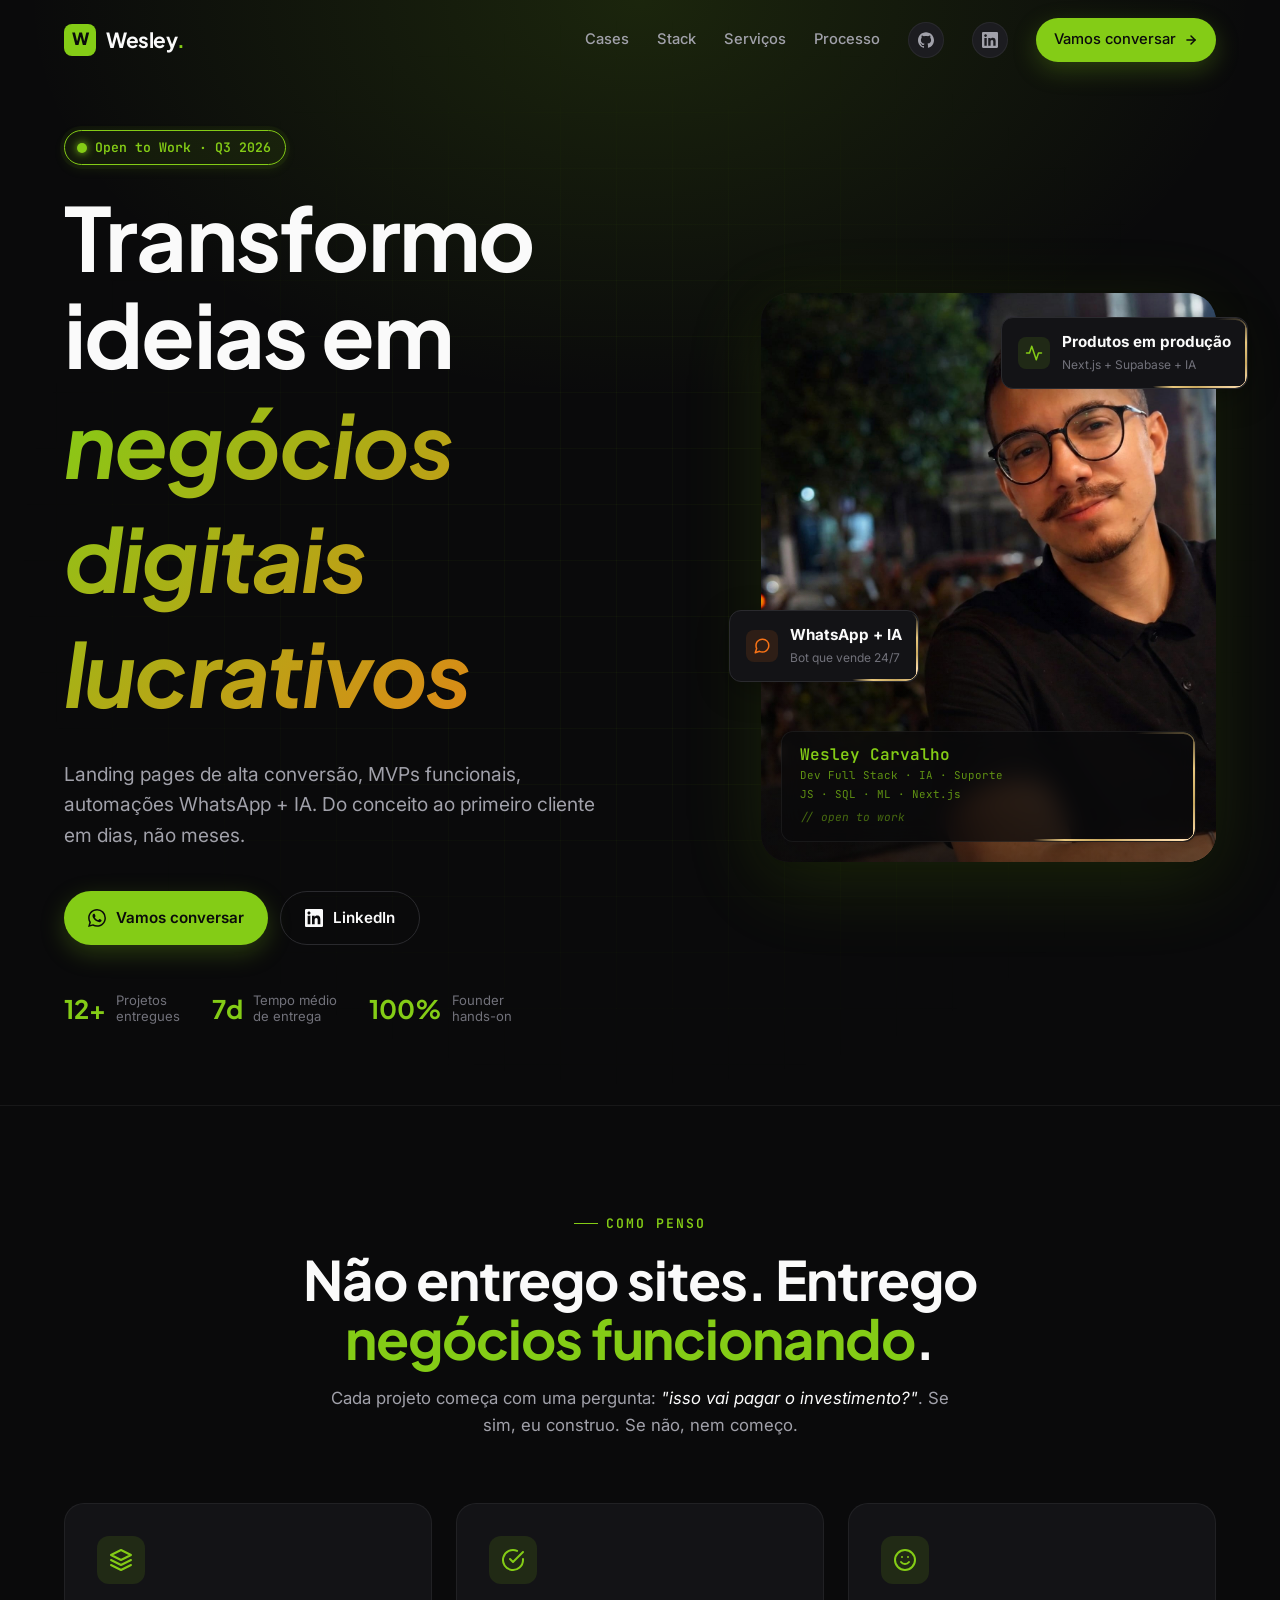
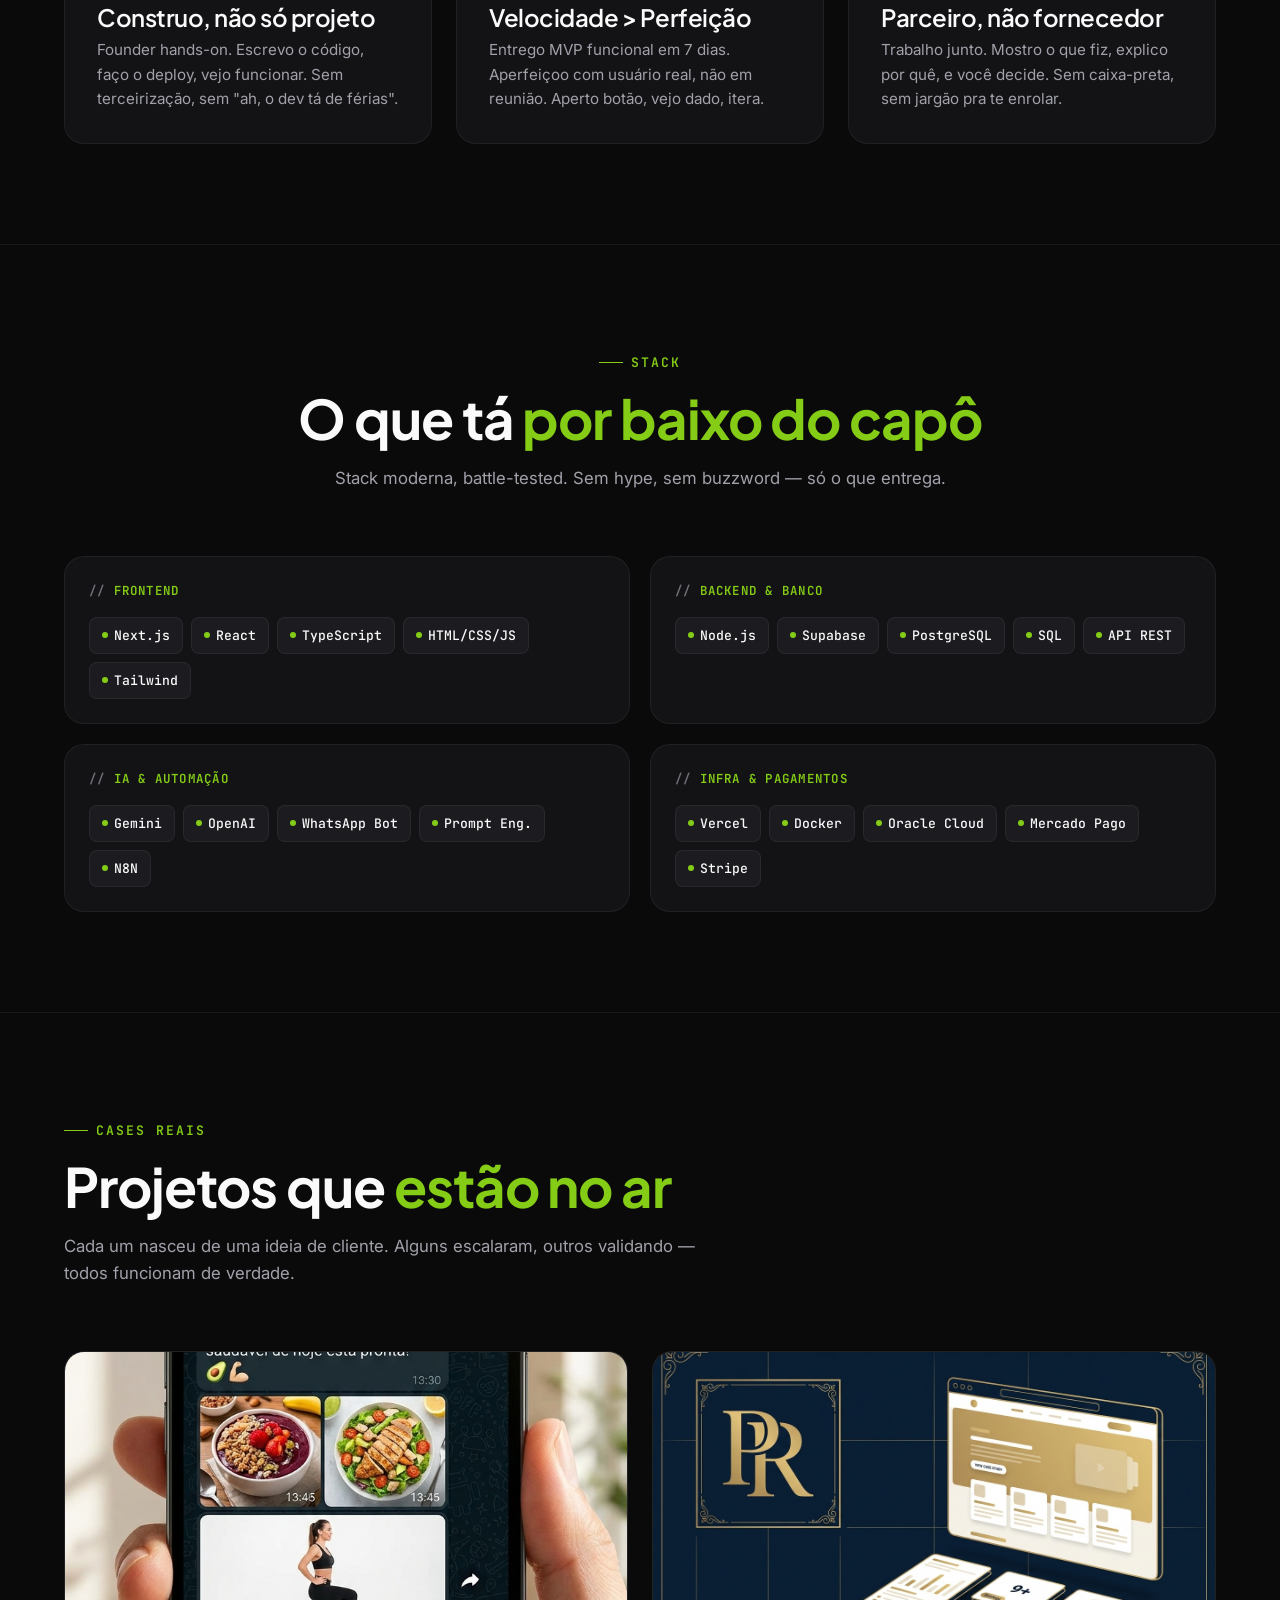
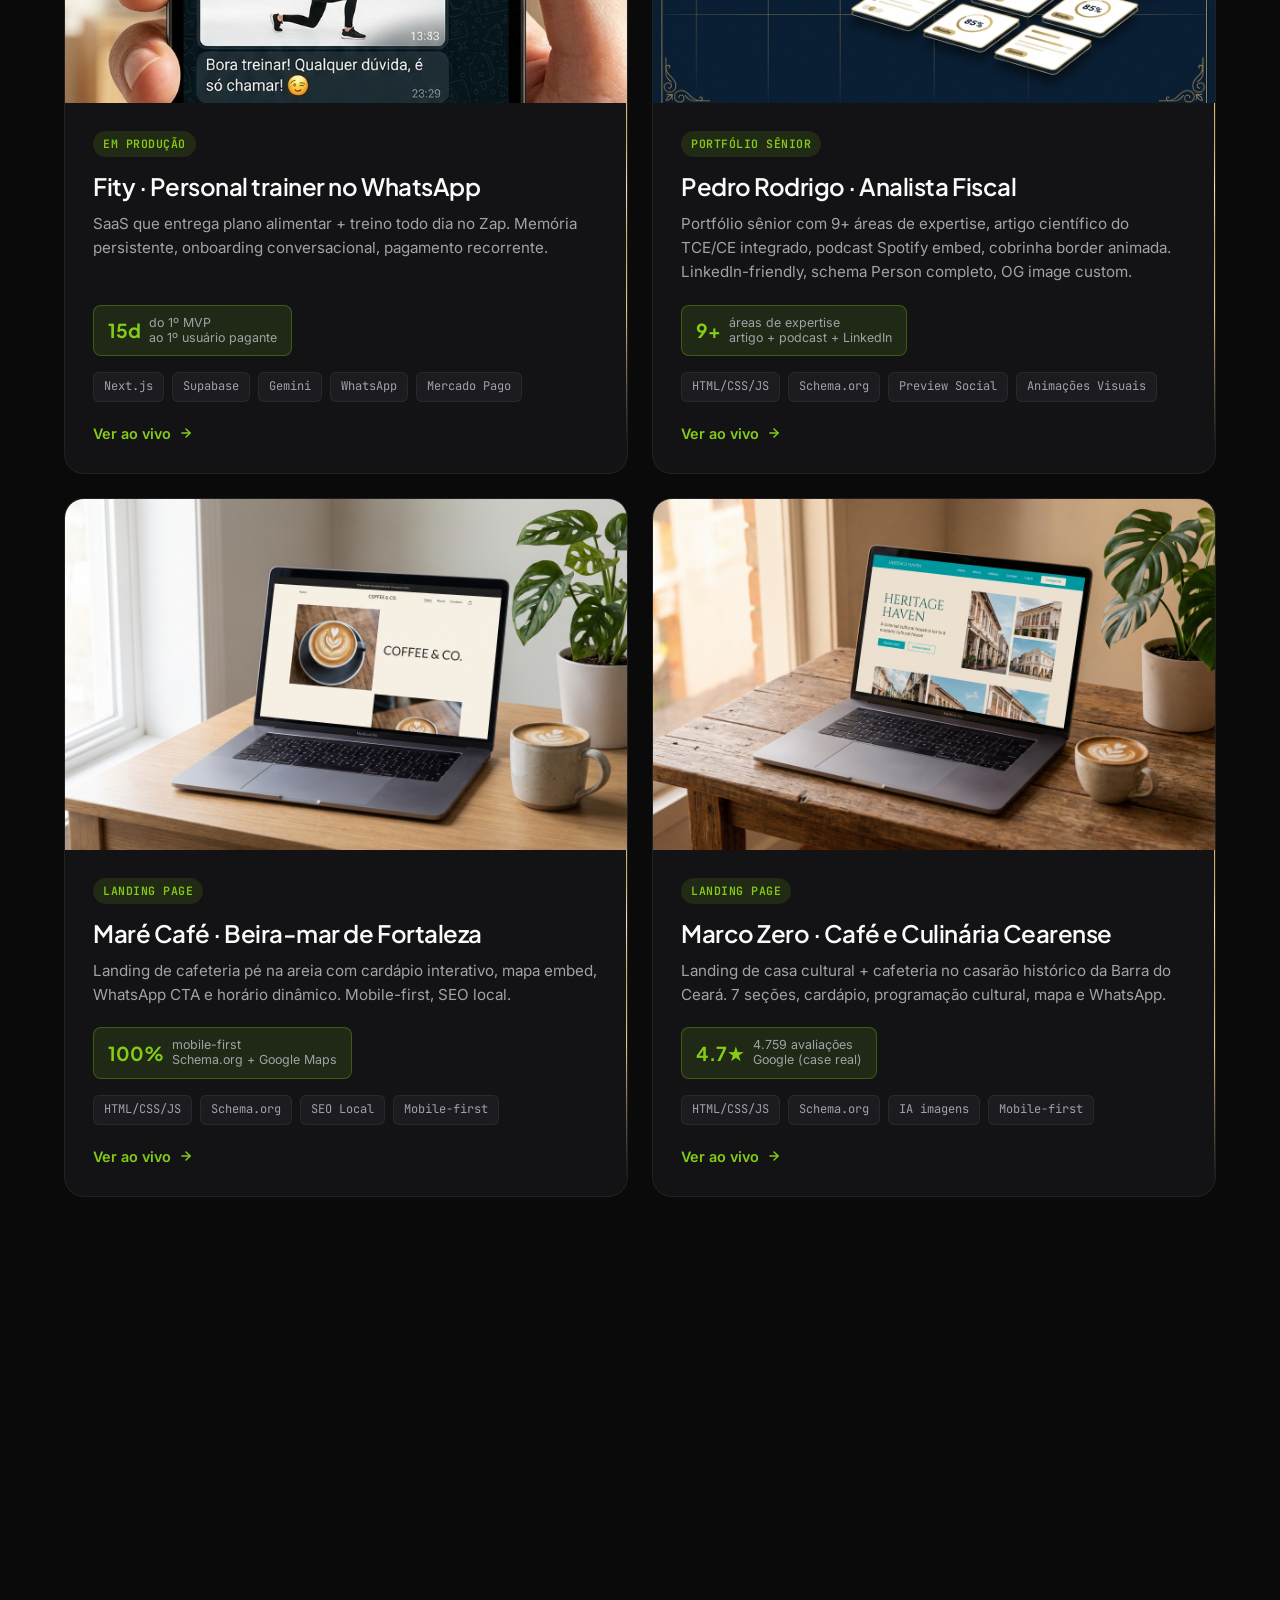
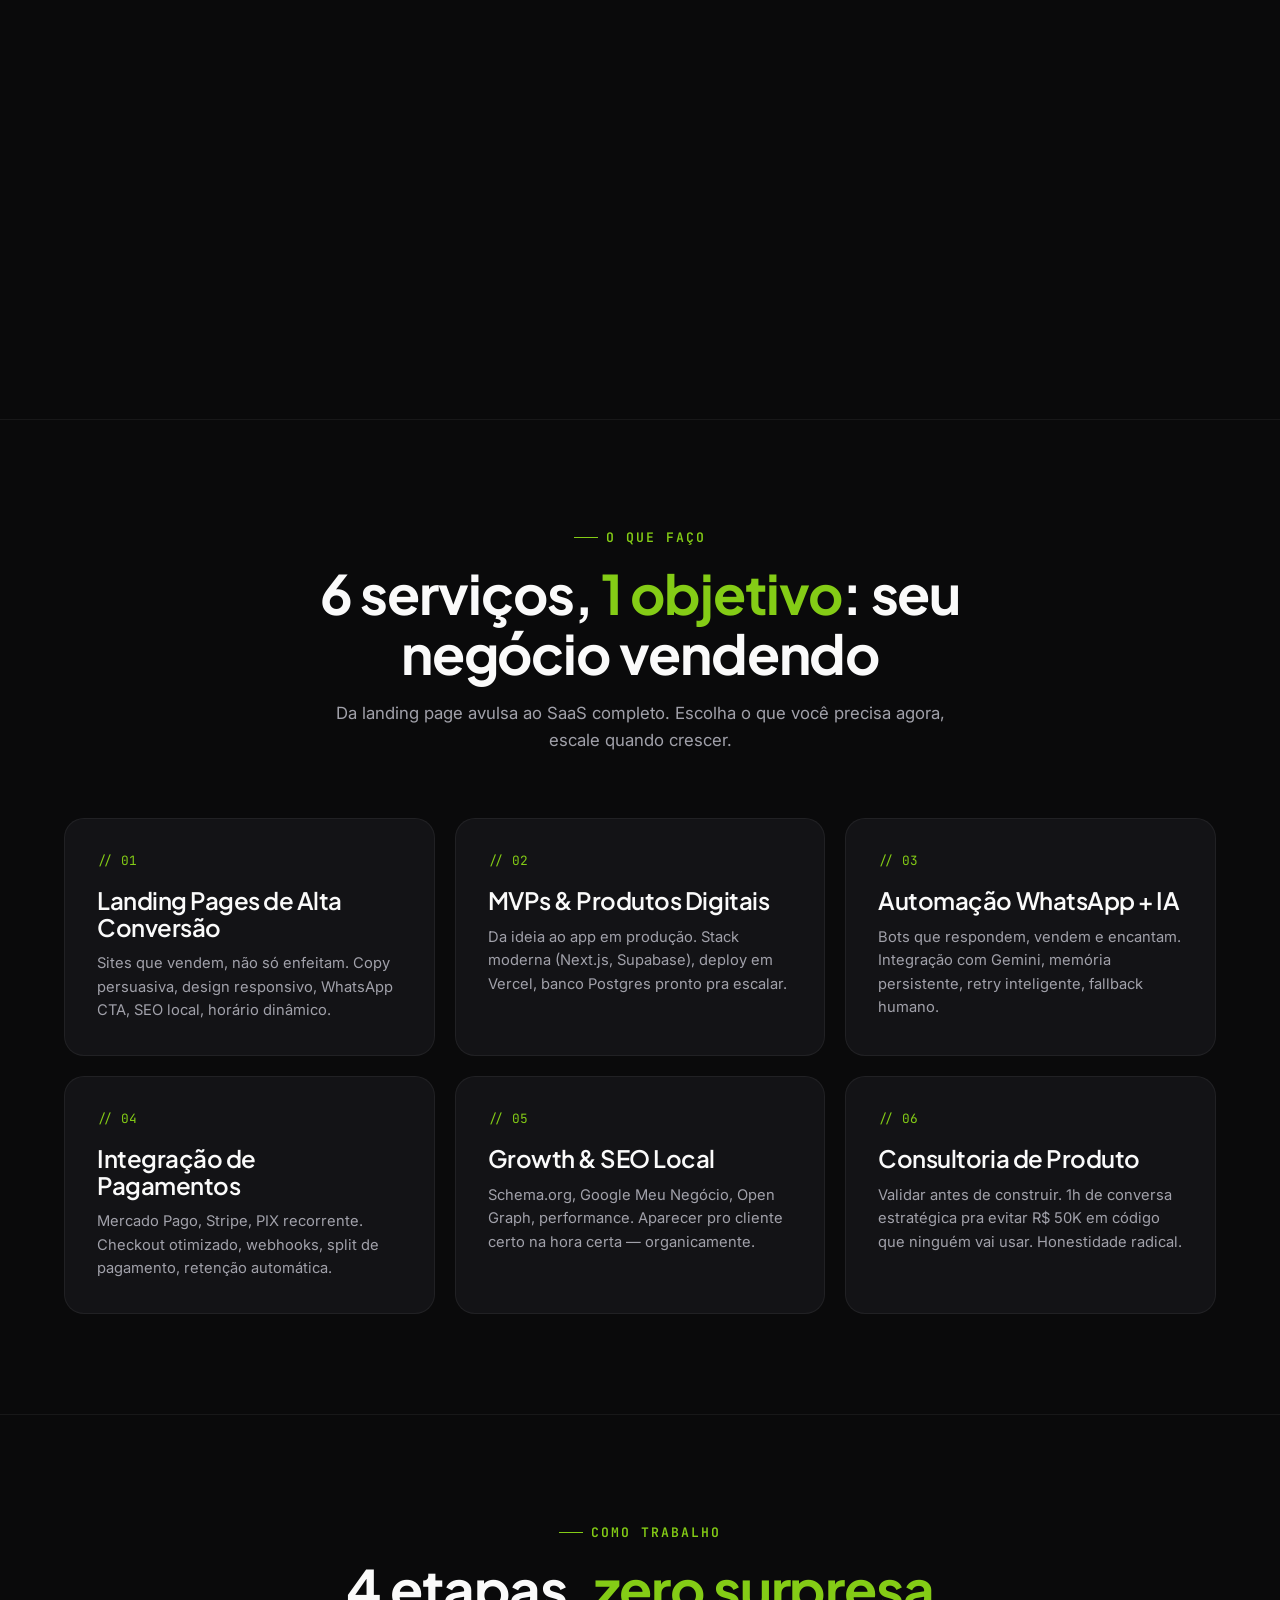
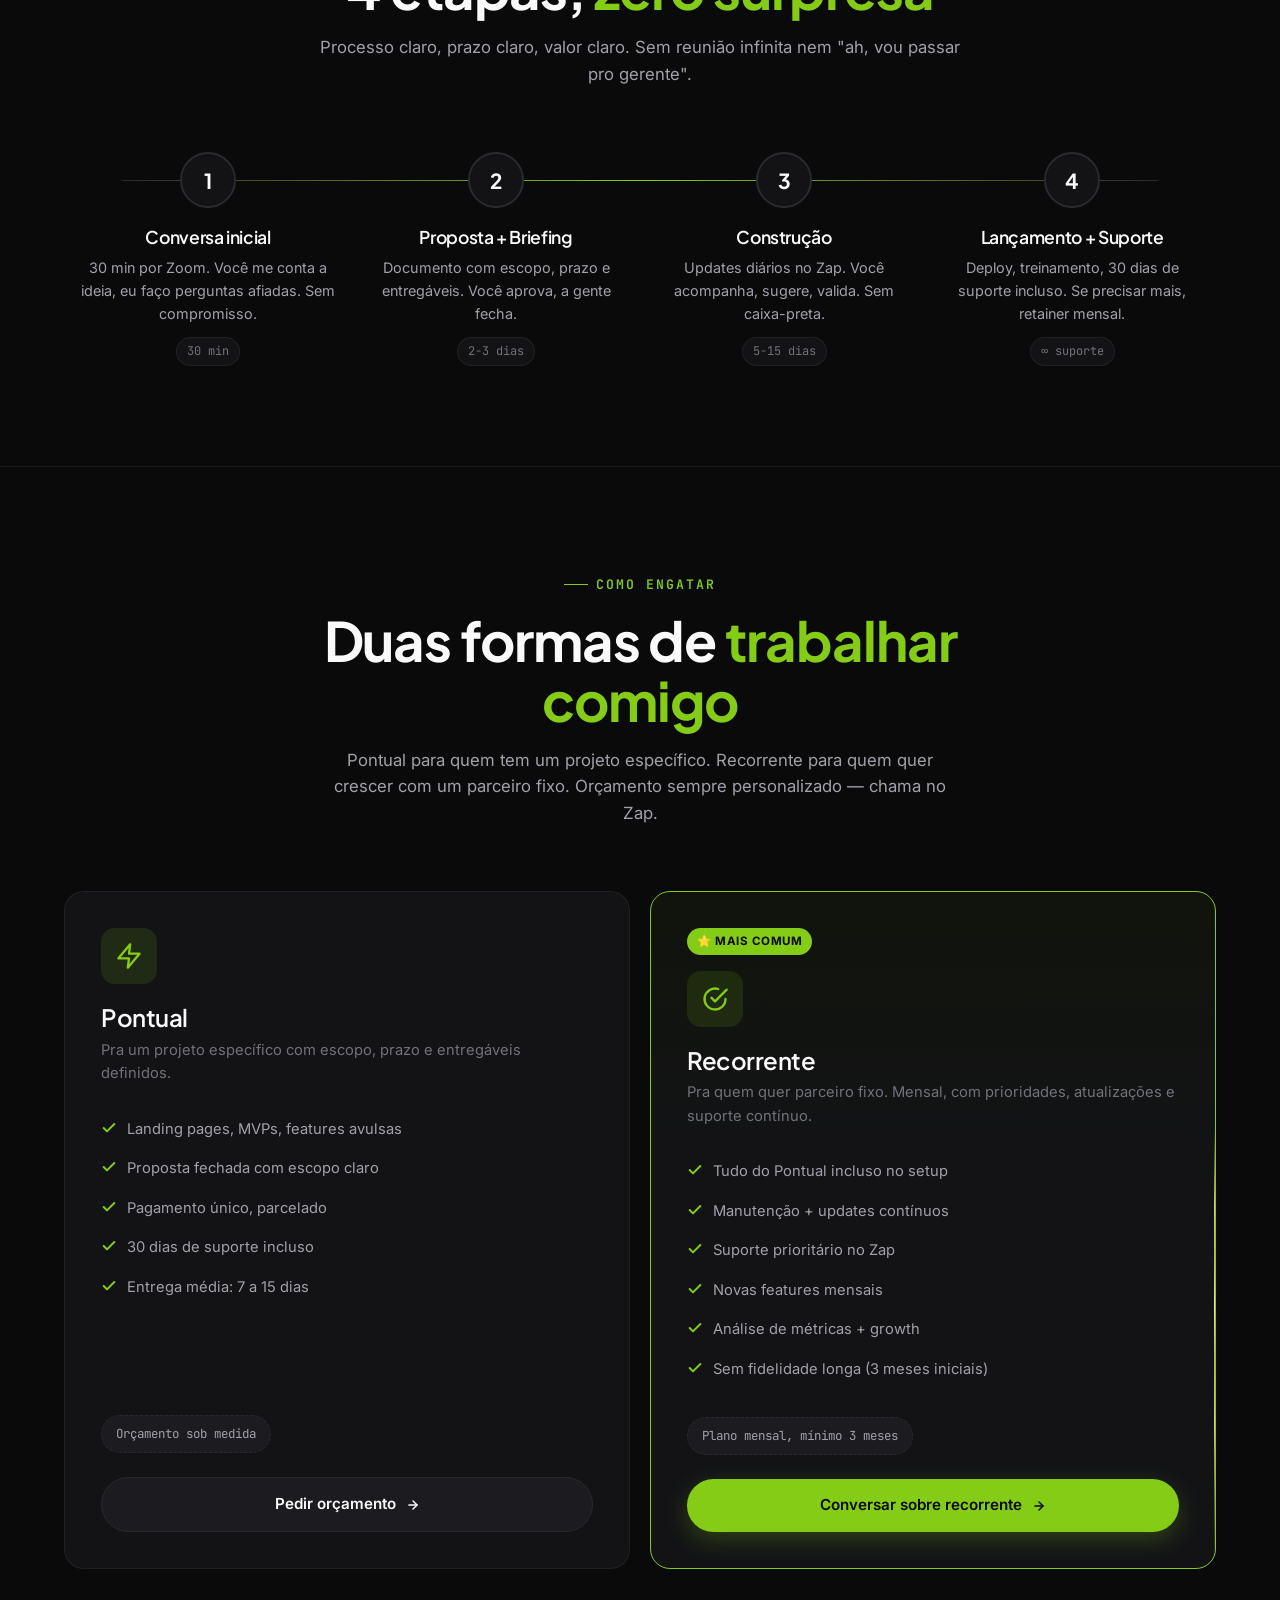
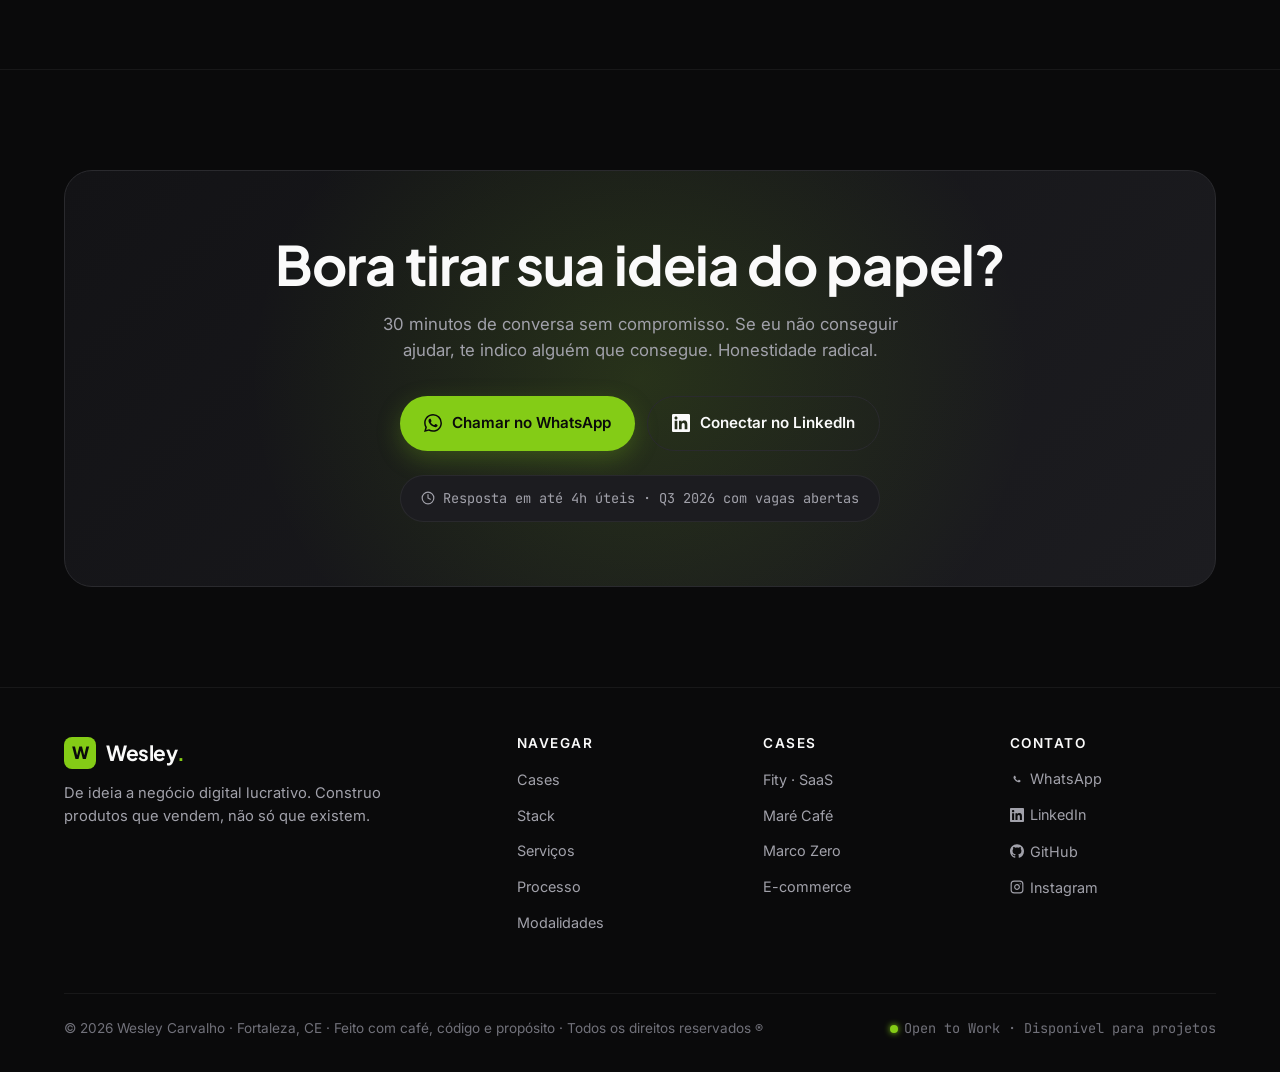
==== index.html @ 720b797d "fix: og-preview-v5.jpg (foto seria de perfil + nome completo sem crop)" ====
<!DOCTYPE html>
<html lang="pt-BR" data-theme="dark">
<head>
<meta charset="UTF-8" />
<meta name="viewport" content="width=device-width, initial-scale=1.0, viewport-fit=cover" />
<meta name="theme-color" content="#0A0A0B" />

<title>Wesley Carvalho · Desenvolvedor Full Stack & IA · Open to Work</title>
<meta name="description" content="Desenvolvedor full stack em Fortaleza. Construo landing pages de alta conversão, MVPs, automações WhatsApp + IA. De ideia a negócio digital funcionando." />
<meta name="keywords" content="wesley carvalho, desenvolvedor full stack, fortaleza, ia, whatsapp bot, next.js, supabase, low-code, no-code, landing page, mvp, ia, open to work" />
<meta name="author" content="Wesley Carvalho" />
<link rel="canonical" href="https://wesleycarvalho.vercel.app" />

<!-- Open Graph (LinkedIn-friendly) -->
<meta property="og:type" content="profile" />
<meta property="og:locale" content="pt_BR" />
<meta property="og:title" content="Wesley Carvalho · Desenvolvedor Full Stack & IA" />
<meta property="og:description" content="De ideia a negócio digital lucrativo. Construo produtos que vendem, não só que existem." />
<meta property="og:image" content="https://wesleycarvalho.vercel.app/images/og-preview-v5.jpg" />
<meta property="og:image:width" content="1200" />
<meta property="og:image:height" content="630" />
<meta property="og:image:alt" content="Wesley Carvalho — Desenvolvedor Full Stack & IA" />
<meta property="og:image:type" content="image/jpeg" />
<meta property="og:url" content="https://wesleycarvalho.vercel.app" />
<meta property="profile:first_name" content="Wesley" />
<meta property="profile:last_name" content="Carvalho" />

<!-- Twitter -->
<meta name="twitter:card" content="summary_large_image" />
<meta name="twitter:title" content="Wesley Carvalho · Dev Full Stack & IA" />
<meta name="twitter:description" content="De ideia a negócio digital lucrativo. Construo produtos que vendem, não só que existem." />
<meta name="twitter:image" content="https://wesleycarvalho.vercel.app/images/og-preview-v5.jpg" />
<meta name="twitter:image:alt" content="Wesley Carvalho — Desenvolvedor Full Stack & IA" />

<!-- Favicon -->
<link rel="icon" href="data:image/svg+xml,%3Csvg xmlns='http://www.w3.org/2000/svg' viewBox='0 0 100 100'%3E%3Crect width='100' height='100' rx='20' fill='%2384CC16'/%3E%3Ctext y='.9em' x='50' text-anchor='middle' font-size='80' font-family='sans-serif' font-weight='800' fill='%230A0A0B'%3EW%3C/text%3E%3C/svg%3E" />

<!-- Fonts -->
<link rel="preconnect" href="https://fonts.googleapis.com" />
<link rel="preconnect" href="https://fonts.gstatic.com" crossorigin />
<link href="https://fonts.googleapis.com/css2?family=Inter:wght@300;400;500;600;700&family=Plus+Jakarta+Sans:wght@500;600;700;800&family=JetBrains+Mono:wght@400;500;600&display=swap" rel="stylesheet" />

<!-- Schema.org Person -->
<script type="application/ld+json">
{
  "@context": "https://schema.org",
  "@type": "Person",
  "name": "Wesley Carvalho",
  "jobTitle": "Desenvolvedor Full Stack · IA & Automação",
  "description": "Desenvolvedor full stack em Fortaleza. Construo landing pages de alta conversão, MVPs, automações WhatsApp + IA.",
  "url": "https://wesleycarvalho.dev/",
  "image": "https://wesleycarvalho.vercel.app/images/og-preview-v5.jpg",
  "knowsAbout": [
    "Product Development",
    "Landing Pages",
    "WhatsApp Automation",
    "AI Integration",
    "JavaScript",
    "TypeScript",
    "SQL",
    "Low-Code",
    "SaaS",
    "Inteligência Artificial",
    "Next.js",
    "Supabase"
  ],
  "alumniOf": "Universidade de Fortaleza - UNIFOR",
  "address": {
    "@type": "PostalAddress",
    "addressLocality": "Fortaleza",
    "addressRegion": "CE",
    "addressCountry": "BR"
  },
  "sameAs": [
    "https://github.com/Meckwes",
    "https://wa.me/5541984898998"
  ]
}
</script>

<style>
  /* =========================================================
     DESIGN TOKENS
     ========================================================= */
  :root {
    --bg-0: #0A0A0B;
    --bg-1: #131316;
    --bg-2: #1C1C20;
    --bg-3: #27272A;
    --border: #2A2A2E;
    --border-soft: rgba(255, 255, 255, 0.06);
    --text: #FAFAFA;
    --text-2: #A1A1AA;
    --text-3: #71717A;
    --lime: #84CC16;
    --lime-bright: #A3E635;
    --lime-soft: rgba(132, 204, 22, 0.12);
    --lime-glow: rgba(132, 204, 22, 0.35);
    --orange: #F97316;
    --orange-soft: rgba(249, 115, 22, 0.12);
    --blue: #3B82F6;
    --blue-soft: rgba(59, 130, 246, 0.12);
    --gradient-lime: linear-gradient(135deg, #84CC16 0%, #65A30D 100%);
    --gradient-hero: radial-gradient(ellipse 80% 60% at top, rgba(132, 204, 22, 0.14) 0%, transparent 60%);
    --shadow-glow: 0 0 80px rgba(132, 204, 22, 0.2);
    --radius-sm: 8px;
    --radius-md: 12px;
    --radius-lg: 20px;
    --radius-xl: 28px;
    --container: 1200px;
    --ease: cubic-bezier(0.4, 0, 0.2, 1);
  }

  /* =========================================================
     RESET
     ========================================================= */
  *, *::before, *::after { box-sizing: border-box; margin: 0; padding: 0; }
  html { scroll-behavior: smooth; -webkit-text-size-adjust: 100%; }
  body {
    font-family: 'Inter', system-ui, -apple-system, sans-serif;
    background: var(--bg-0);
    color: var(--text);
    line-height: 1.6;
    -webkit-font-smoothing: antialiased;
    overflow-x: hidden;
  }
  img { max-width: 100%; display: block; height: auto; }
  a { color: inherit; text-decoration: none; }
  button { font-family: inherit; cursor: pointer; border: none; background: none; color: inherit; }

  .display-font { font-family: 'Plus Jakarta Sans', sans-serif; }
  .mono { font-family: 'JetBrains Mono', monospace; }

  h1, h2, h3, h4 { font-family: 'Plus Jakarta Sans', sans-serif; line-height: 1.1; font-weight: 700; letter-spacing: -0.02em; }
  h1 { font-size: clamp(2.8rem, 7vw, 5.5rem); }
  h2 { font-size: clamp(2rem, 4.5vw, 3.4rem); }
  h3 { font-size: clamp(1.2rem, 2vw, 1.5rem); font-weight: 600; }
  p { color: var(--text-2); }

  .container { max-width: var(--container); margin: 0 auto; padding: 0 24px; }

  .text-lime { color: var(--lime); }
  .text-orange { color: var(--orange); }
  .gradient-text {
    background: var(--gradient-lime);
    -webkit-background-clip: text;
    -webkit-text-fill-color: transparent;
    background-clip: text;
    display: inline-block;
    padding: 0.05em 0;
  }

  /* =========================================================
     OPEN TO WORK BADGE
     ========================================================= */
  .otw-badge {
    display: inline-flex;
    align-items: center;
    gap: 8px;
    padding: 6px 14px 6px 12px;
    background: rgba(132, 204, 22, 0.08);
    border: 1px solid var(--lime);
    border-radius: 999px;
    font-size: 0.82rem;
    font-weight: 600;
    color: var(--lime);
    margin-bottom: 24px;
    font-family: 'JetBrains Mono', monospace;
    box-shadow: 0 0 0 4px rgba(132, 204, 22, 0.05), 0 4px 12px rgba(132, 204, 22, 0.1);
  }
  .otw-badge-dot {
    width: 10px;
    height: 10px;
    border-radius: 50%;
    background: var(--lime);
    box-shadow: 0 0 8px var(--lime);
    animation: pulse 1.6s ease-in-out infinite;
  }

  /* =========================================================
     BUTTONS
     ========================================================= */
  .btn {
    display: inline-flex;
    align-items: center;
    gap: 10px;
    padding: 14px 24px;
    border-radius: 999px;
    font-weight: 600;
    font-size: 0.95rem;
    transition: all 0.3s var(--ease);
    cursor: pointer;
    white-space: nowrap;
    font-family: 'Inter', sans-serif;
  }
  .btn-primary {
    background: var(--lime);
    color: #0A0A0B;
    box-shadow: 0 8px 24px rgba(132, 204, 22, 0.25);
  }
  .btn-primary:hover {
    background: var(--lime-bright);
    transform: translateY(-2px);
    box-shadow: 0 12px 32px rgba(132, 204, 22, 0.4);
  }
  .btn-secondary {
    background: var(--bg-2);
    color: var(--text);
    border: 1px solid var(--border);
  }
  .btn-secondary:hover {
    background: var(--bg-3);
    border-color: var(--text-3);
    transform: translateY(-2px);
  }
  .btn-ghost {
    color: var(--text);
    border: 1px solid var(--border);
  }
  .btn-ghost:hover {
    border-color: var(--lime);
    color: var(--lime);
  }
  .btn-arrow { transition: transform 0.3s var(--ease); }
  .btn:hover .btn-arrow { transform: translateX(4px); }

  /* =========================================================
     HEADER
     ========================================================= */
  .site-header {
    position: fixed;
    top: 0;
    left: 0;
    right: 0;
    z-index: 100;
    padding: 18px 0;
    transition: all 0.3s var(--ease);
  }
  .site-header.scrolled {
    background: rgba(10, 10, 11, 0.85);
    backdrop-filter: blur(16px);
    -webkit-backdrop-filter: blur(16px);
    border-bottom: 1px solid var(--border-soft);
    padding: 12px 0;
  }
  .site-header .container {
    display: flex;
    align-items: center;
    justify-content: space-between;
    gap: 24px;
  }
  .logo {
    display: flex;
    align-items: center;
    gap: 10px;
    font-family: 'Plus Jakarta Sans', sans-serif;
    font-size: 1.3rem;
    font-weight: 700;
    letter-spacing: -0.02em;
  }
  .logo-mark {
    width: 32px;
    height: 32px;
    border-radius: 8px;
    background: var(--lime);
    color: var(--bg-0);
    display: grid;
    place-items: center;
    font-weight: 800;
    font-size: 1.05rem;
  }
  .nav { display: flex; gap: 28px; align-items: center; }
  .nav a {
    color: var(--text-2);
    font-weight: 500;
    font-size: 0.92rem;
    transition: color 0.2s var(--ease);
  }
  .nav a:hover { color: var(--text); }
  .nav-icon-btn {
    display: grid;
    place-items: center;
    width: 36px;
    height: 36px;
    border-radius: 50%;
    background: var(--bg-2);
    color: var(--text-2);
    border: 1px solid var(--border-soft);
    transition: all 0.2s var(--ease);
  }
  .nav-icon-btn:hover { color: var(--lime); border-color: var(--lime); transform: translateY(-1px); }
  .nav-icon-btn svg { width: 16px; height: 16px; }
  .nav-cta {
    display: inline-flex;
    align-items: center;
    gap: 8px;
    padding: 10px 18px;
    background: var(--lime);
    color: #0A0A0B !important;
    border-radius: 999px;
    font-weight: 600;
    font-size: 0.92rem;
    transition: all 0.2s var(--ease);
    text-decoration: none;
    box-shadow: 0 8px 24px rgba(132, 204, 22, 0.25);
  }
  .nav-cta:visited { color: #0A0A0B !important; }
  .nav-cta:hover {
    color: #0A0A0B !important;
    background: var(--lime-bright);
    transform: translateY(-1px);
    box-shadow: 0 12px 32px rgba(132, 204, 22, 0.4);
  }

  .menu-toggle {
    display: none;
    width: 40px;
    height: 40px;
    border-radius: 10px;
    background: var(--bg-2);
    color: var(--text);
    place-items: center;
    border: 1px solid var(--border);
  }
  .menu-toggle span {
    display: block;
    width: 18px;
    height: 2px;
    background: var(--text);
    position: relative;
    transition: all 0.3s var(--ease);
  }
  .menu-toggle span::before,
  .menu-toggle span::after {
    content: '';
    position: absolute;
    left: 0;
    width: 18px;
    height: 2px;
    background: var(--text);
    transition: all 0.3s var(--ease);
  }
  .menu-toggle span::before { top: -6px; }
  .menu-toggle span::after { top: 6px; }
  .menu-toggle.active span { background: transparent; }
  .menu-toggle.active span::before { top: 0; transform: rotate(45deg); }
  .menu-toggle.active span::after { top: 0; transform: rotate(-45deg); }

  /* =========================================================
     HERO
     ========================================================= */
  .hero {
    position: relative;
    min-height: 100vh;
    min-height: 100dvh;
    display: flex;
    align-items: center;
    padding: 130px 0 80px;
    overflow: hidden;
  }
  .hero::before {
    content: '';
    position: absolute;
    inset: 0;
    background: var(--gradient-hero);
    pointer-events: none;
  }
  .hero::after {
    content: '';
    position: absolute;
    top: 0; left: 0; right: 0; bottom: 0;
    background-image:
      linear-gradient(rgba(132, 204, 22, 0.04) 1px, transparent 1px),
      linear-gradient(90deg, rgba(132, 204, 22, 0.04) 1px, transparent 1px);
    background-size: 56px 56px;
    mask-image: radial-gradient(ellipse at center, black 30%, transparent 70%);
    -webkit-mask-image: radial-gradient(ellipse at center, black 30%, transparent 70%);
    pointer-events: none;
  }
  .hero .container {
    position: relative;
    z-index: 1;
    display: grid;
    grid-template-columns: 1.4fr 1fr;
    gap: 60px;
    align-items: center;
  }
  .hero h1 {
    color: var(--text);
    margin-bottom: 24px;
  }
  .hero h1 em {
    font-style: italic;
    background: linear-gradient(135deg, var(--lime) 0%, var(--orange) 100%);
    -webkit-background-clip: text;
    -webkit-text-fill-color: transparent;
    background-clip: text;
    display: inline-block;
    padding: 0.05em 0;
    line-height: 1.3;
  }
  .hero-sub {
    font-size: clamp(1.05rem, 1.6vw, 1.2rem);
    color: var(--text-2);
    margin-bottom: 40px;
    max-width: 540px;
    line-height: 1.6;
  }
  .hero-cta {
    display: flex;
    gap: 12px;
    flex-wrap: wrap;
    margin-bottom: 48px;
  }
  .hero-meta {
    display: flex;
    gap: 32px;
    flex-wrap: wrap;
  }
  .hero-meta-item {
    display: flex;
    align-items: center;
    gap: 10px;
  }
  .hero-meta-num {
    font-family: 'Plus Jakarta Sans', sans-serif;
    font-size: 1.6rem;
    font-weight: 700;
    color: var(--lime);
    line-height: 1;
  }
  .hero-meta-label {
    font-size: 0.82rem;
    color: var(--text-3);
    line-height: 1.2;
  }

  .hero-visual {
    position: relative;
  }
  .hero-photo {
    position: relative;
    width: 100%;
    aspect-ratio: 4/5;
    border-radius: var(--radius-xl);
    overflow: hidden;
    background: var(--bg-2);
    box-shadow: 0 20px 80px rgba(132, 204, 22, 0.15), 0 8px 32px rgba(0, 0, 0, 0.4);
  }
  .hero-photo img {
    width: 100%;
    height: 100%;
    object-fit: cover;
    filter: contrast(1.05) saturate(1.05);
  }
  .hero-photo::after {
    content: '';
    position: absolute;
    inset: 0;
    background: linear-gradient(180deg, transparent 50%, rgba(10, 10, 11, 0.6));
  }
  .hero-photo-tag {
    position: absolute;
    bottom: 20px;
    left: 20px;
    right: 20px;
    background: rgba(10, 10, 11, 0.75);
    backdrop-filter: blur(12px);
    -webkit-backdrop-filter: blur(12px);
    border: 1px solid var(--border-soft);
    border-radius: var(--radius-md);
    padding: 14px 18px;
    z-index: 5;
  }
  .hero-photo-tag-name {
    font-family: 'JetBrains Mono', monospace;
    font-size: 1rem;
    font-weight: 600;
    color: var(--lime);
    line-height: 1.15;
  }
  .hero-photo-tag-roles {
    font-family: 'JetBrains Mono', monospace;
    font-size: 0.68rem;
    color: var(--lime);
    opacity: 0.7;
    line-height: 1.4;
    margin-top: 4px;
  }
  .hero-photo-tag-sub {
    font-family: 'JetBrains Mono', monospace;
    font-size: 0.7rem;
    color: var(--lime);
    margin-top: 6px;
    opacity: 0.5;
    font-style: italic;
  }
  .floating-card {
    position: absolute;
    background: var(--bg-1);
    border: 1px solid var(--border);
    border-radius: var(--radius-md);
    padding: 12px 16px;
    box-shadow: 0 8px 32px rgba(0, 0, 0, 0.3);
    display: flex;
    align-items: center;
    gap: 12px;
    font-size: 0.85rem;
    z-index: 2;
  }
  .floating-card-1 {
    top: 24px;
    right: -32px;
    animation: float 4s ease-in-out infinite;
  }
  .floating-card-2 {
    bottom: 180px;
    left: -32px;
    animation: float 4s 1.5s ease-in-out infinite;
  }
  .floating-icon {
    width: 32px;
    height: 32px;
    border-radius: 8px;
    display: grid;
    place-items: center;
    color: var(--text);
  }
  .floating-icon.lime { background: var(--lime-soft); color: var(--lime); }
  .floating-icon.orange { background: var(--orange-soft); color: var(--orange); }
  .floating-card strong { display: block; font-size: 0.95rem; }
  .floating-card span { color: var(--text-3); font-size: 0.75rem; }
  @keyframes float {
    0%, 100% { transform: translateY(0); }
    50% { transform: translateY(-10px); }
  }
  @keyframes pulse {
    0%, 100% { opacity: 1; transform: scale(1); }
    50% { opacity: 0.6; transform: scale(0.85); }
  }

  /* =========================================================
     SECTIONS
     ========================================================= */
  section { padding: 100px 0; position: relative; }
  .section-eyebrow {
    display: inline-flex;
    align-items: center;
    gap: 8px;
    color: var(--lime);
    font-size: 0.82rem;
    font-weight: 600;
    letter-spacing: 2px;
    text-transform: uppercase;
    margin-bottom: 16px;
    font-family: 'JetBrains Mono', monospace;
  }
  .section-eyebrow::before {
    content: '';
    width: 24px;
    height: 1px;
    background: var(--lime);
  }
  .section-title {
    margin-bottom: 16px;
    max-width: 760px;
  }
  .section-subtitle {
    color: var(--text-2);
    font-size: 1.05rem;
    max-width: 640px;
    margin-bottom: 64px;
  }
  .text-center { text-align: center; }
  .mx-auto { margin-left: auto; margin-right: auto; }

  /* =========================================================
     MANIFESTO
     ========================================================= */
  .manifesto {
    background: var(--bg-0);
    border-top: 1px solid var(--border-soft);
    border-bottom: 1px solid var(--border-soft);
  }
  .manifesto-grid {
    display: grid;
    grid-template-columns: repeat(3, 1fr);
    gap: 24px;
  }
  .manifesto-card {
    background: var(--bg-1);
    border: 1px solid var(--border-soft);
    border-radius: var(--radius-lg);
    padding: 32px;
    transition: all 0.4s var(--ease);
  }
  .manifesto-card:hover {
    border-color: var(--lime);
    transform: translateY(-4px);
    background: var(--bg-2);
  }
  .manifesto-card-icon {
    width: 48px;
    height: 48px;
    border-radius: 12px;
    background: var(--lime-soft);
    color: var(--lime);
    display: grid;
    place-items: center;
    margin-bottom: 20px;
  }
  .manifesto-card h3 { margin-bottom: 8px; color: var(--text); }
  .manifesto-card p { font-size: 0.95rem; }

  /* =========================================================
     TECH STACK
     ========================================================= */
  .tech-stack {
    background: var(--bg-0);
    border-bottom: 1px solid var(--border-soft);
  }
  .tech-grid {
    display: grid;
    grid-template-columns: repeat(2, 1fr);
    gap: 20px;
  }
  .tech-category {
    background: var(--bg-1);
    border: 1px solid var(--border-soft);
    border-radius: var(--radius-lg);
    padding: 24px;
  }
  .tech-category-label {
    display: flex;
    align-items: center;
    gap: 8px;
    font-family: 'JetBrains Mono', monospace;
    font-size: 0.78rem;
    font-weight: 600;
    color: var(--lime);
    text-transform: uppercase;
    letter-spacing: 0.1em;
    margin-bottom: 16px;
  }
  .tech-category-label::before {
    content: '//';
    color: var(--text-3);
  }
  .tech-chips {
    display: flex;
    flex-wrap: wrap;
    gap: 8px;
  }
  .tech-chip {
    display: inline-flex;
    align-items: center;
    gap: 6px;
    padding: 7px 12px;
    background: var(--bg-2);
    border: 1px solid var(--border-soft);
    border-radius: 8px;
    font-size: 0.82rem;
    font-weight: 500;
    color: var(--text);
    font-family: 'JetBrains Mono', monospace;
    transition: all 0.2s var(--ease);
  }
  .tech-chip:hover {
    border-color: var(--lime);
    color: var(--lime);
    background: var(--lime-soft);
    transform: translateY(-1px);
  }
  .tech-chip-dot {
    width: 6px;
    height: 6px;
    border-radius: 50%;
    background: var(--lime);
  }

  /* =========================================================
     CASES
     ========================================================= */
  .cases-grid {
    display: grid;
    grid-template-columns: repeat(2, 1fr);
    gap: 24px;
  }
  .case-card {
    background: var(--bg-1);
    border: 1px solid var(--border-soft);
    border-radius: var(--radius-lg);
    overflow: hidden;
    transition: all 0.4s var(--ease);
    display: flex;
    flex-direction: column;
    position: relative;
  }
  .case-card:hover {
    border-color: var(--lime);
    transform: translateY(-4px);
    box-shadow: 0 20px 60px rgba(0, 0, 0, 0.4);
  }
  .case-card-img {
    aspect-ratio: 16/10;
    background: var(--bg-2);
    overflow: hidden;
    position: relative;
  }
  .case-card-img img {
    width: 100%;
    height: 100%;
    object-fit: cover;
    transition: transform 0.6s var(--ease);
  }
  .case-card:hover .case-card-img img { transform: scale(1.05); }
  .case-card-body { padding: 28px; flex: 1; display: flex; flex-direction: column; }
  .case-card-tag {
    display: inline-flex;
    align-items: center;
    gap: 6px;
    padding: 4px 10px;
    background: var(--lime-soft);
    color: var(--lime);
    border-radius: 999px;
    font-size: 0.72rem;
    font-weight: 600;
    letter-spacing: 0.5px;
    text-transform: uppercase;
    margin-bottom: 16px;
    width: fit-content;
    font-family: 'JetBrains Mono', monospace;
  }
  .case-card h3 { color: var(--text); margin-bottom: 12px; }
  .case-card p { font-size: 0.95rem; margin-bottom: 20px; flex: 1; }
  .case-card-metric {
    display: inline-flex;
    align-items: center;
    gap: 8px;
    padding: 10px 14px;
    background: var(--lime-soft);
    border: 1px solid rgba(132, 204, 22, 0.3);
    border-radius: var(--radius-sm);
    margin-bottom: 16px;
    width: fit-content;
  }
  .case-card-metric-num {
    font-family: 'Plus Jakarta Sans', sans-serif;
    font-size: 1.2rem;
    font-weight: 700;
    color: var(--lime);
    line-height: 1;
  }
  .case-card-metric-label {
    font-size: 0.78rem;
    color: var(--text-2);
    line-height: 1.2;
  }
  .case-card-stack {
    display: flex;
    gap: 8px;
    flex-wrap: wrap;
    margin-bottom: 20px;
  }
  .case-card-stack span {
    padding: 4px 10px;
    background: var(--bg-2);
    border: 1px solid var(--border-soft);
    border-radius: 6px;
    font-size: 0.75rem;
    color: var(--text-2);
    font-family: 'JetBrains Mono', monospace;
  }
  .case-card-link {
    display: inline-flex;
    align-items: center;
    gap: 8px;
    color: var(--lime);
    font-weight: 600;
    font-size: 0.9rem;
    margin-top: auto;
  }
  .case-card-link:hover { gap: 12px; }
  .case-card-link.disabled { color: var(--text-3); cursor: default; }
  .case-card-link.disabled:hover { gap: 8px; }

  /* =========================================================
     SERVICES
     ========================================================= */
  .services {
    background: var(--bg-0);
    border-top: 1px solid var(--border-soft);
  }
  .services-grid {
    display: grid;
    grid-template-columns: repeat(3, 1fr);
    gap: 20px;
  }
  .service-card {
    background: var(--bg-1);
    border: 1px solid var(--border-soft);
    border-radius: var(--radius-lg);
    padding: 32px;
    transition: all 0.4s var(--ease);
    position: relative;
    overflow: hidden;
  }
  .service-card::before {
    content: '';
    position: absolute;
    top: 0;
    left: 0;
    right: 0;
    height: 1px;
    background: linear-gradient(90deg, transparent, var(--lime), transparent);
    opacity: 0;
    transition: opacity 0.3s var(--ease);
  }
  .service-card:hover {
    background: var(--bg-2);
    transform: translateY(-4px);
    border-color: var(--border);
  }
  .service-card:hover::before { opacity: 1; }
  .service-num {
    font-family: 'JetBrains Mono', monospace;
    font-size: 0.8rem;
    color: var(--lime);
    margin-bottom: 16px;
  }
  .service-card h3 { color: var(--text); margin-bottom: 12px; }
  .service-card p { font-size: 0.92rem; }

  /* =========================================================
     PROCESS
     ========================================================= */
  .process {
    background: var(--bg-0);
    border-top: 1px solid var(--border-soft);
  }
  .process-timeline {
    display: grid;
    grid-template-columns: repeat(4, 1fr);
    gap: 0;
    position: relative;
  }
  .process-timeline::before {
    content: '';
    position: absolute;
    top: 28px;
    left: 5%;
    right: 5%;
    height: 1px;
    background: linear-gradient(90deg, var(--border) 0%, var(--lime) 50%, var(--border) 100%);
  }
  .process-step {
    text-align: center;
    position: relative;
    padding: 0 16px;
  }
  .process-num {
    width: 56px;
    height: 56px;
    border-radius: 50%;
    background: var(--bg-1);
    border: 2px solid var(--border);
    color: var(--text);
    display: grid;
    place-items: center;
    font-family: 'Plus Jakarta Sans', sans-serif;
    font-size: 1.3rem;
    font-weight: 700;
    margin: 0 auto 20px;
    position: relative;
    z-index: 1;
    transition: all 0.3s var(--ease);
  }
  .process-step:hover .process-num {
    background: var(--lime);
    color: var(--bg-0);
    border-color: var(--lime);
    box-shadow: 0 0 0 6px var(--lime-soft);
  }
  .process-step h3 { font-size: 1.1rem; color: var(--text); margin-bottom: 8px; }
  .process-step p { font-size: 0.9rem; }
  .process-step-time {
    display: inline-block;
    margin-top: 12px;
    font-family: 'JetBrains Mono', monospace;
    font-size: 0.75rem;
    color: var(--text-3);
    background: var(--bg-1);
    border: 1px solid var(--border-soft);
    padding: 4px 10px;
    border-radius: 999px;
  }

  /* =========================================================
     MODALIDADES (substitui Pricing)
     ========================================================= */
  .modalidades {
    background: var(--bg-0);
    border-top: 1px solid var(--border-soft);
  }
  .modalidades-grid {
    display: grid;
    grid-template-columns: repeat(2, 1fr);
    gap: 20px;
    align-items: stretch;
  }
  .mod-card {
    background: var(--bg-1);
    border: 1px solid var(--border-soft);
    border-radius: var(--radius-lg);
    padding: 36px;
    transition: all 0.4s var(--ease);
    display: flex;
    flex-direction: column;
    position: relative;
    overflow: hidden;
  }
  .mod-card.featured {
    border-color: var(--lime);
    background: linear-gradient(180deg, rgba(132, 204, 22, 0.05) 0%, var(--bg-1) 40%);
  }
  .mod-card:hover {
    transform: translateY(-4px);
    border-color: var(--lime);
  }
  .mod-badge {
    display: inline-flex;
    align-items: center;
    gap: 6px;
    padding: 4px 10px;
    background: var(--lime);
    color: var(--bg-0);
    border-radius: 999px;
    font-size: 0.72rem;
    font-weight: 700;
    text-transform: uppercase;
    letter-spacing: 0.5px;
    margin-bottom: 16px;
    width: fit-content;
  }
  .mod-icon {
    width: 56px;
    height: 56px;
    border-radius: 14px;
    background: var(--lime-soft);
    color: var(--lime);
    display: grid;
    place-items: center;
    margin-bottom: 20px;
  }
  .mod-icon svg { width: 28px; height: 28px; }
  .mod-card h3 { color: var(--text); margin-bottom: 8px; }
  .mod-desc { color: var(--text-3); font-size: 0.92rem; margin-bottom: 24px; }
  .mod-features {
    list-style: none;
    margin-bottom: 28px;
    flex: 1;
  }
  .mod-features li {
    display: flex;
    align-items: flex-start;
    gap: 10px;
    padding: 8px 0;
    font-size: 0.92rem;
    color: var(--text-2);
  }
  .mod-features li svg { flex-shrink: 0; margin-top: 2px; color: var(--lime); }
  .mod-price-note {
    display: inline-flex;
    align-items: center;
    gap: 6px;
    padding: 8px 14px;
    background: var(--bg-2);
    border: 1px dashed var(--border);
    border-radius: 999px;
    font-family: 'JetBrains Mono', monospace;
    font-size: 0.78rem;
    color: var(--text-2);
    margin-bottom: 24px;
    width: fit-content;
  }
  .mod-cta { width: 100%; justify-content: center; }

  /* =========================================================
     CTA FINAL
     ========================================================= */
  .cta-final {
    background: var(--bg-0);
    border-top: 1px solid var(--border-soft);
  }
  .cta-card {
    background: linear-gradient(135deg, var(--bg-1) 0%, var(--bg-2) 100%);
    border: 1px solid var(--border);
    border-radius: var(--radius-xl);
    padding: 64px 48px;
    text-align: center;
    position: relative;
    overflow: hidden;
  }
  .cta-card::before {
    content: '';
    position: absolute;
    top: -50%;
    left: 50%;
    transform: translateX(-50%);
    width: 80%;
    height: 200%;
    background: radial-gradient(ellipse, rgba(132, 204, 22, 0.15) 0%, transparent 60%);
    pointer-events: none;
  }
  .cta-card > * { position: relative; z-index: 1; }
  .cta-card h2 { color: var(--text); margin-bottom: 16px; }
  .cta-card p { max-width: 540px; margin: 0 auto 32px; font-size: 1.05rem; }
  .cta-buttons { display: flex; gap: 12px; justify-content: center; flex-wrap: wrap; }
  .cta-meta {
    display: inline-flex;
    align-items: center;
    gap: 8px;
    margin-top: 24px;
    padding: 12px 20px;
    background: var(--bg-2);
    border: 1px solid var(--border-soft);
    border-radius: 999px;
    font-family: 'JetBrains Mono', monospace;
    font-size: 0.85rem;
    color: var(--text-2);
  }

  /* =========================================================
     FOOTER
     ========================================================= */
  .site-footer {
    background: var(--bg-0);
    border-top: 1px solid var(--border-soft);
    padding: 48px 0 32px;
  }
  .footer-grid {
    display: grid;
    grid-template-columns: 2fr 1fr 1fr 1fr;
    gap: 40px;
    margin-bottom: 48px;
  }
  .footer-brand p { font-size: 0.92rem; margin-top: 12px; max-width: 320px; }
  .footer-col h4 {
    color: var(--text);
    font-size: 0.85rem;
    font-weight: 600;
    text-transform: uppercase;
    letter-spacing: 1.5px;
    margin-bottom: 16px;
    font-family: 'Inter', sans-serif;
  }
  .footer-col ul { list-style: none; }
  .footer-col li { margin-bottom: 10px; }
  .footer-col a { color: var(--text-2); font-size: 0.9rem; transition: color 0.2s var(--ease); display: inline-flex; align-items: center; gap: 6px; }
  .footer-col a:hover { color: var(--lime); }
  .footer-col a svg { width: 14px; height: 14px; }
  .footer-bottom {
    border-top: 1px solid var(--border-soft);
    padding-top: 24px;
    display: flex;
    justify-content: space-between;
    align-items: center;
    flex-wrap: wrap;
    gap: 16px;
    font-size: 0.85rem;
    color: var(--text-3);
  }
  .footer-status {
    display: inline-flex;
    align-items: center;
    gap: 6px;
    font-family: 'JetBrains Mono', monospace;
  }
  .footer-rights {
    text-align: center;
    font-size: 0.78rem;
    letter-spacing: 0.5px;
    opacity: 0.85;
  }
  .footer-status .pulse-dot {
    width: 8px;
    height: 8px;
    border-radius: 50%;
    background: var(--lime);
    box-shadow: 0 0 6px var(--lime);
  }

  /* =========================================================
     REVEAL ANIMATIONS
     ========================================================= */
  .reveal { opacity: 0; transform: translateY(30px); transition: opacity 0.8s var(--ease), transform 0.8s var(--ease); }
  .reveal.visible { opacity: 1; transform: translateY(0); }
  .reveal-delay-1 { transition-delay: 0.1s; }
  .reveal-delay-2 { transition-delay: 0.2s; }
  .reveal-delay-3 { transition-delay: 0.3s; }

  /* =========================================================
     RESPONSIVE
     ========================================================= */
  @media (max-width: 980px) {
    section { padding: 64px 0; }
    .hero .container { grid-template-columns: 1fr; gap: 48px; }
    .hero-visual { max-width: 400px; margin: 0 auto; }
    .hero-meta { gap: 20px; }
    .nav {
      position: fixed;
      top: 0; right: -100%;
      width: 80%;
      max-width: 320px;
      height: 100dvh;
      background: var(--bg-1);
      flex-direction: column;
      justify-content: center;
      gap: 24px;
      transition: right 0.4s var(--ease);
      border-left: 1px solid var(--border-soft);
      padding: 40px;
    }
    .nav.open { right: 0; }
    .nav a { color: var(--text); font-size: 1.1rem; }
    .menu-toggle { display: grid; }
    .manifesto-grid, .services-grid, .cases-grid, .tech-grid, .modalidades-grid { grid-template-columns: 1fr; }
    .process-timeline { grid-template-columns: 1fr; gap: 32px; }
    .process-timeline::before { display: none; }
    .footer-grid { grid-template-columns: 1fr 1fr; gap: 32px; }
    .cta-card { padding: 48px 24px; }
  }

  @media (max-width: 480px) {
    .container { padding: 0 16px; }
    .footer-grid { grid-template-columns: 1fr; }
    .footer-bottom { flex-direction: column; gap: 12px; text-align: center; font-size: 0.78rem; }
    .hero-cta { flex-direction: column; align-items: stretch; }
    .btn { justify-content: center; }
  }

  /* Print */
  @media print {
    .site-header, .floating-card, .cta-card::before { display: none; }
  }

  /* Reduce motion */
  @media (prefers-reduced-motion: reduce) {
    *, *::before, *::after {
      animation-duration: 0.01ms !important;
      transition-duration: 0.01ms !important;
    }
  }

  /* Selection */
  ::selection { background: var(--lime); color: var(--bg-0); }

  /* =========================================================
     SNAKE BORDER (cobrinha animada) - herdada do Pedro Rodrigo
     Cor dourada: #E8C77E / #C9A961 / #FFE0B2
     ========================================================= */
  @property --border-angle {
    syntax: '<angle>';
    inherits: false;
    initial-value: 0deg;
  }
  @keyframes spin-cobra {
    to { --border-angle: 360deg; }
  }
  .snake-border {
    isolation: isolate;
  }
  .snake-border::before {
    content: '';
    position: absolute;
    inset: 0;
    border-radius: inherit;
    padding: 1.5px;
    background: conic-gradient(
      from var(--border-angle),
      transparent 0deg,
      transparent 70deg,
      #E8C77E 85deg,
      #C9A961 95deg,
      #FFE0B2 105deg,
      #C9A961 115deg,
      #E8C77E 125deg,
      transparent 140deg,
      transparent 360deg
    );
    -webkit-mask: linear-gradient(#fff 0 0) content-box, linear-gradient(#fff 0 0);
    -webkit-mask-composite: xor;
            mask-composite: exclude;
    animation: spin-cobra 5s cubic-bezier(0.45, 0.05, 0.55, 0.95) infinite;
    pointer-events: none;
    z-index: -1;
  }
  @media (prefers-reduced-motion: reduce) {
    .snake-border::before { animation: none; }
  }
</style>
</head>
<body>

<!-- HEADER -->
<header class="site-header" id="header">
  <div class="container">
    <a href="#" class="logo" aria-label="Wesley Carvalho - início">
      <span class="logo-mark">W</span>
      <span>Wesley<span class="text-lime">.</span></span>
    </a>
    <nav class="nav" id="nav" aria-label="Navegação">
      <a href="#cases">Cases</a>
      <a href="#stack">Stack</a>
      <a href="#servicos">Serviços</a>
      <a href="#processo">Processo</a>
      <a href="https://github.com/Meckwes" target="_blank" rel="noopener" class="nav-icon-btn" aria-label="GitHub">
        <svg viewBox="0 0 24 24" fill="currentColor" aria-hidden="true"><path d="M12 .297c-6.63 0-12 5.373-12 12 0 5.303 3.438 9.8 8.205 11.385.6.113.82-.258.82-.577 0-.285-.01-1.04-.015-2.04-3.338.724-4.042-1.61-4.042-1.61C4.422 18.07 3.633 17.7 3.633 17.7c-1.087-.744.084-.729.084-.729 1.205.084 1.838 1.236 1.838 1.236 1.07 1.835 2.809 1.305 3.495.998.108-.776.417-1.305.76-1.605-2.665-.3-5.466-1.332-5.466-5.93 0-1.31.465-2.38 1.235-3.22-.135-.303-.54-1.523.105-3.176 0 0 1.005-.322 3.3 1.23.96-.267 1.98-.4 3-.405 1.02.005 2.04.138 3 .405 2.28-1.552 3.285-1.23 3.285-1.23.645 1.653.24 2.873.12 3.176.765.84 1.23 1.91 1.23 3.22 0 4.61-2.805 5.625-5.475 5.92.42.36.81 1.096.81 2.22 0 1.606-.015 2.896-.015 3.286 0 .315.21.69.825.57C20.565 22.092 24 17.592 24 12.297c0-6.627-5.373-12-12-12"/></svg>
      </a>
      <a href="https://www.linkedin.com/in/wesleyr-carvalho" target="_blank" rel="noopener" class="nav-icon-btn" aria-label="LinkedIn">
        <svg viewBox="0 0 24 24" fill="currentColor" aria-hidden="true"><path d="M20.447 20.452h-3.554v-5.569c0-1.328-.027-3.037-1.852-3.037-1.853 0-2.136 1.445-2.136 2.939v5.667H9.351V9h3.414v1.561h.046c.477-.9 1.637-1.85 3.37-1.85 3.601 0 4.267 2.37 4.267 5.455v6.286zM5.337 7.433c-1.144 0-2.063-.926-2.063-2.065 0-1.138.92-2.063 2.063-2.063 1.14 0 2.064.925 2.064 2.063 0 1.139-.925 2.065-2.064 2.065zm1.782 13.019H3.555V9h3.564v11.452zM22.225 0H1.771C.792 0 0 .774 0 1.729v20.542C0 23.227.792 24 1.771 24h20.451C23.2 24 24 23.227 24 22.271V1.729C24 .774 23.2 0 22.222 0h.003z"/></svg>
      </a>
      <a href="https://wa.me/5541984898998?text=Oi%20Wesley!%20Vim%20pelo%20seu%20site%20%E2%9C%A8" class="nav-cta" target="_blank" rel="noopener">
        Vamos conversar
        <svg width="14" height="14" viewBox="0 0 24 24" fill="none" stroke="currentColor" stroke-width="2.5" stroke-linecap="round" stroke-linejoin="round" aria-hidden="true"><line x1="5" y1="12" x2="19" y2="12"></line><polyline points="12 5 19 12 12 19"></polyline></svg>
      </a>
    </nav>
    <button class="menu-toggle" id="menu-toggle" aria-label="Abrir menu" aria-expanded="false">
      <span></span>
    </button>
  </div>
</header>

<!-- HERO -->
<section class="hero">
  <div class="container">
    <div class="hero-content">
      <div class="otw-badge">
        <span class="otw-badge-dot" aria-hidden="true"></span>
        Open to Work · Q3 2026
      </div>
      <h1>
        Transformo ideias em <em>negócios digitais lucrativos</em>
      </h1>
      <p class="hero-sub">
        Landing pages de alta conversão, MVPs funcionais, automações WhatsApp + IA. Do conceito ao primeiro cliente em dias, não meses.
      </p>
      <div class="hero-cta">
        <a href="https://wa.me/5541984898998?text=Oi%20Wesley!%20Tenho%20uma%20ideia%20de%20neg%C3%B3cio%20e%20queria%20trocar%20uma%20ideia%20%E2%9C%A8" class="btn btn-primary" target="_blank" rel="noopener">
          <svg width="18" height="18" viewBox="0 0 24 24" fill="currentColor" aria-hidden="true"><path d="M17.472 14.382c-.297-.149-1.758-.867-2.03-.967-.273-.099-.471-.148-.67.15-.197.297-.767.966-.94 1.164-.173.199-.347.223-.644.075-.297-.15-1.255-.463-2.39-1.475-.883-.788-1.48-1.761-1.653-2.059-.173-.297-.018-.458.13-.606.134-.133.298-.347.446-.52.149-.174.198-.298.298-.497.099-.198.05-.371-.025-.52-.075-.149-.669-1.612-.916-2.207-.242-.579-.487-.5-.669-.51-.173-.008-.371-.01-.57-.01-.198 0-.52.074-.792.372-.272.297-1.04 1.016-1.04 2.479 0 1.462 1.065 2.875 1.213 3.074.149.198 2.096 3.2 5.077 4.487.709.306 1.262.489 1.694.625.712.227 1.36.195 1.871.118.571-.085 1.758-.719 2.006-1.413.248-.694.248-1.289.173-1.413-.074-.124-.272-.198-.57-.347m-5.421 7.403h-.004a9.87 9.87 0 0 1-5.031-1.378l-.361-.214-3.741.982.998-3.648-.235-.374a9.86 9.86 0 0 1-1.51-5.26c.001-5.45 4.436-9.884 9.888-9.884 2.64 0 5.122 1.03 6.988 2.898a9.825 9.825 0 0 1 2.893 6.994c-.003 5.45-4.437 9.884-9.885 9.884m8.413-18.297A11.815 11.815 0 0 0 12.05 0C5.495 0 .16 5.335.157 11.892c0 2.096.547 4.142 1.588 5.945L.057 24l6.305-1.654A11.882 11.882 0 0 0 12.045 23.794h.005c6.554 0 11.89-5.335 11.893-11.893a11.821 11.821 0 0 0-3.48-8.413z"/></svg>
          Vamos conversar
        </a>
        <a href="https://www.linkedin.com/in/wesleyr-carvalho" class="btn btn-ghost" target="_blank" rel="noopener">
          <svg width="18" height="18" viewBox="0 0 24 24" fill="currentColor" aria-hidden="true"><path d="M20.447 20.452h-3.554v-5.569c0-1.328-.027-3.037-1.852-3.037-1.853 0-2.136 1.445-2.136 2.939v5.667H9.351V9h3.414v1.561h.046c.477-.9 1.637-1.85 3.37-1.85 3.601 0 4.267 2.37 4.267 5.455v6.286zM5.337 7.433c-1.144 0-2.063-.926-2.063-2.065 0-1.138.92-2.063 2.063-2.063 1.14 0 2.064.925 2.064 2.063 0 1.139-.925 2.065-2.064 2.065zm1.782 13.019H3.555V9h3.564v11.452zM22.225 0H1.771C.792 0 0 .774 0 1.729v20.542C0 23.227.792 24 1.771 24h20.451C23.2 24 24 23.227 24 22.271V1.729C24 .774 23.2 0 22.222 0h.003z"/></svg>
          LinkedIn
        </a>
      </div>
      <div class="hero-meta">
        <div class="hero-meta-item">
          <div class="hero-meta-num">12+</div>
          <div class="hero-meta-label">Projetos<br>entregues</div>
        </div>
        <div class="hero-meta-item">
          <div class="hero-meta-num">7d</div>
          <div class="hero-meta-label">Tempo médio<br>de entrega</div>
        </div>
        <div class="hero-meta-item">
          <div class="hero-meta-num">100%</div>
          <div class="hero-meta-label">Founder<br>hands-on</div>
        </div>
      </div>
    </div>
    <div class="hero-visual">
      <div class="floating-card floating-card-1 snake-border">
        <div class="floating-icon lime">
          <svg width="18" height="18" viewBox="0 0 24 24" fill="none" stroke="currentColor" stroke-width="2" stroke-linecap="round" stroke-linejoin="round" aria-hidden="true"><polyline points="22 12 18 12 15 21 9 3 6 12 2 12"></polyline></svg>
        </div>
        <div>
          <strong>Produtos em produção</strong>
          <span>Next.js + Supabase + IA</span>
        </div>
      </div>
      <div class="floating-card floating-card-2 snake-border">
        <div class="floating-icon orange">
          <svg width="18" height="18" viewBox="0 0 24 24" fill="none" stroke="currentColor" stroke-width="2" stroke-linecap="round" stroke-linejoin="round" aria-hidden="true"><path d="M21 11.5a8.38 8.38 0 0 1-.9 3.8 8.5 8.5 0 0 1-7.6 4.7 8.38 8.38 0 0 1-3.8-.9L3 21l1.9-5.7a8.38 8.38 0 0 1-.9-3.8 8.5 8.5 0 0 1 4.7-7.6 8.38 8.38 0 0 1 3.8-.9h.5a8.48 8.48 0 0 1 8 8v.5z"></path></svg>
        </div>
        <div>
          <strong>WhatsApp + IA</strong>
          <span>Bot que vende 24/7</span>
        </div>
      </div>
      <div class="hero-photo">
        <img src="images/wesley-photo.jpg" alt="Wesley Carvalho — Desenvolvedor Full Stack & IA" loading="eager" width="800" height="1000" />
        <div class="hero-photo-tag snake-border">
          <div class="hero-photo-tag-name">Wesley Carvalho</div>
          <div class="hero-photo-tag-roles">Dev Full Stack · IA · Suporte</div>
          <div class="hero-photo-tag-roles">JS · SQL · ML · Next.js</div>
          <div class="hero-photo-tag-sub">// open to work</div>
        </div>
      </div>
    </div>
  </div>
</section>

<!-- MANIFESTO -->
<section class="manifesto">
  <div class="container">
    <div class="text-center reveal">
      <span class="section-eyebrow">Como penso</span>
      <h2 class="section-title mx-auto">Não entrego sites. Entrego <span class="text-lime">negócios funcionando</span>.</h2>
      <p class="section-subtitle mx-auto">Cada projeto começa com uma pergunta: <em style="color:var(--text);">"isso vai pagar o investimento?"</em>. Se sim, eu construo. Se não, nem começo.</p>
    </div>
    <div class="manifesto-grid">
      <div class="manifesto-card reveal">
        <div class="manifesto-card-icon">
          <svg width="24" height="24" viewBox="0 0 24 24" fill="none" stroke="currentColor" stroke-width="2" stroke-linecap="round" stroke-linejoin="round" aria-hidden="true"><path d="M12 2L2 7l10 5 10-5-10-5z"></path><path d="M2 17l10 5 10-5"></path><path d="M2 12l10 5 10-5"></path></svg>
        </div>
        <h3>Construo, não só projeto</h3>
        <p>Founder hands-on. Escrevo o código, faço o deploy, vejo funcionar. Sem terceirização, sem "ah, o dev tá de férias".</p>
      </div>
      <div class="manifesto-card reveal reveal-delay-1">
        <div class="manifesto-card-icon">
          <svg width="24" height="24" viewBox="0 0 24 24" fill="none" stroke="currentColor" stroke-width="2" stroke-linecap="round" stroke-linejoin="round" aria-hidden="true"><path d="M22 11.08V12a10 10 0 1 1-5.93-9.14"></path><polyline points="22 4 12 14.01 9 11.01"></polyline></svg>
        </div>
        <h3>Velocidade &gt; Perfeição</h3>
        <p>Entrego MVP funcional em 7 dias. Aperfeiçoo com usuário real, não em reunião. Aperto botão, vejo dado, itera.</p>
      </div>
      <div class="manifesto-card reveal reveal-delay-2">
        <div class="manifesto-card-icon">
          <svg width="24" height="24" viewBox="0 0 24 24" fill="none" stroke="currentColor" stroke-width="2" stroke-linecap="round" stroke-linejoin="round" aria-hidden="true"><circle cx="12" cy="12" r="10"></circle><path d="M8 14s1.5 2 4 2 4-2 4-2"></path><line x1="9" y1="9" x2="9.01" y2="9"></line><line x1="15" y1="9" x2="15.01" y2="9"></line></svg>
        </div>
        <h3>Parceiro, não fornecedor</h3>
        <p>Trabalho junto. Mostro o que fiz, explico por quê, e você decide. Sem caixa-preta, sem jargão pra te enrolar.</p>
      </div>
    </div>
  </div>
</section>

<!-- TECH STACK -->
<section class="tech-stack" id="stack">
  <div class="container">
    <div class="text-center reveal">
      <span class="section-eyebrow">Stack</span>
      <h2 class="section-title mx-auto">O que tá <span class="text-lime">por baixo do capô</span></h2>
      <p class="section-subtitle mx-auto">Stack moderna, battle-tested. Sem hype, sem buzzword — só o que entrega.</p>
    </div>
    <div class="tech-grid">
      <div class="tech-category reveal">
        <div class="tech-category-label">Frontend</div>
        <div class="tech-chips">
          <span class="tech-chip"><span class="tech-chip-dot"></span>Next.js</span>
          <span class="tech-chip"><span class="tech-chip-dot"></span>React</span>
          <span class="tech-chip"><span class="tech-chip-dot"></span>TypeScript</span>
          <span class="tech-chip"><span class="tech-chip-dot"></span>HTML/CSS/JS</span>
          <span class="tech-chip"><span class="tech-chip-dot"></span>Tailwind</span>
        </div>
      </div>
      <div class="tech-category reveal reveal-delay-1">
        <div class="tech-category-label">Backend & Banco</div>
        <div class="tech-chips">
          <span class="tech-chip"><span class="tech-chip-dot"></span>Node.js</span>
          <span class="tech-chip"><span class="tech-chip-dot"></span>Supabase</span>
          <span class="tech-chip"><span class="tech-chip-dot"></span>PostgreSQL</span>
          <span class="tech-chip"><span class="tech-chip-dot"></span>SQL</span>
          <span class="tech-chip"><span class="tech-chip-dot"></span>API REST</span>
        </div>
      </div>
      <div class="tech-category reveal reveal-delay-2">
        <div class="tech-category-label">IA & Automação</div>
        <div class="tech-chips">
          <span class="tech-chip"><span class="tech-chip-dot"></span>Gemini</span>
          <span class="tech-chip"><span class="tech-chip-dot"></span>OpenAI</span>
          <span class="tech-chip"><span class="tech-chip-dot"></span>WhatsApp Bot</span>
          <span class="tech-chip"><span class="tech-chip-dot"></span>Prompt Eng.</span>
          <span class="tech-chip"><span class="tech-chip-dot"></span>N8N</span>
        </div>
      </div>
      <div class="tech-category reveal reveal-delay-3">
        <div class="tech-category-label">Infra & Pagamentos</div>
        <div class="tech-chips">
          <span class="tech-chip"><span class="tech-chip-dot"></span>Vercel</span>
          <span class="tech-chip"><span class="tech-chip-dot"></span>Docker</span>
          <span class="tech-chip"><span class="tech-chip-dot"></span>Oracle Cloud</span>
          <span class="tech-chip"><span class="tech-chip-dot"></span>Mercado Pago</span>
          <span class="tech-chip"><span class="tech-chip-dot"></span>Stripe</span>
        </div>
      </div>
    </div>
  </div>
</section>

<!-- CASES -->
<section id="cases">
  <div class="container">
    <div class="reveal">
      <span class="section-eyebrow">Cases reais</span>
      <h2 class="section-title">Projetos que <span class="text-lime">estão no ar</span></h2>
      <p class="section-subtitle">Cada um nasceu de uma ideia de cliente. Alguns escalaram, outros validando — todos funcionam de verdade.</p>
    </div>
    <div class="cases-grid">
      <article class="case-card reveal snake-border">
        <div class="case-card-img">
          <img src="images/case-fity.png" alt="Fity — personal trainer IA no WhatsApp" loading="lazy" width="600" height="400" />
        </div>
        <div class="case-card-body">
          <span class="case-card-tag">Em produção</span>
          <h3>Fity · Personal trainer no WhatsApp</h3>
          <p>SaaS que entrega plano alimentar + treino todo dia no Zap. Memória persistente, onboarding conversacional, pagamento recorrente.</p>
          <div class="case-card-metric">
            <span class="case-card-metric-num">15d</span>
            <span class="case-card-metric-label">do 1º MVP<br>ao 1º usuário pagante</span>
          </div>
          <div class="case-card-stack">
            <span>Next.js</span>
            <span>Supabase</span>
            <span>Gemini</span>
            <span>WhatsApp</span>
            <span>Mercado Pago</span>
          </div>
          <a href="https://fityai.vercel.app" target="_blank" rel="noopener" class="case-card-link">
            Ver ao vivo
            <svg width="14" height="14" viewBox="0 0 24 24" fill="none" stroke="currentColor" stroke-width="2.5" stroke-linecap="round" stroke-linejoin="round" aria-hidden="true"><line x1="5" y1="12" x2="19" y2="12"></line><polyline points="12 5 19 12 12 19"></polyline></svg>
          </a>
        </div>
      </article>

      <article class="case-card reveal reveal-delay-1 snake-border">
        <div class="case-card-img">
          <img src="images/case-pedro.png" alt="Pedro Rodrigo — portfólio sênior de Analista Fiscal em Fortaleza" loading="lazy" width="600" height="400" />
        </div>
        <div class="case-card-body">
          <span class="case-card-tag">Portfólio sênior</span>
          <h3>Pedro Rodrigo · Analista Fiscal</h3>
          <p>Portfólio sênior com 9+ áreas de expertise, artigo científico do TCE/CE integrado, podcast Spotify embed, cobrinha border animada. LinkedIn-friendly, schema Person completo, OG image custom.</p>
          <div class="case-card-metric">
            <span class="case-card-metric-num">9+</span>
            <span class="case-card-metric-label">áreas de expertise<br>artigo + podcast + LinkedIn</span>
          </div>
          <div class="case-card-stack">
            <span>HTML/CSS/JS</span>
            <span>Schema.org</span>
            <span>Preview Social</span>
            <span>Animações Visuais</span>
          </div>
          <a href="https://pedro-rodrigo.vercel.app" target="_blank" rel="noopener" class="case-card-link">
            Ver ao vivo
            <svg width="14" height="14" viewBox="0 0 24 24" fill="none" stroke="currentColor" stroke-width="2.5" stroke-linecap="round" stroke-linejoin="round" aria-hidden="true"><line x1="5" y1="12" x2="19" y2="12"></line><polyline points="12 5 19 12 12 19"></polyline></svg>
          </a>
        </div>
      </article>

      <article class="case-card reveal reveal-delay-1 snake-border">
        <div class="case-card-img">
          <img src="images/case-marecafe.png" alt="Maré Café — landing page de cafeteria em Fortaleza" loading="lazy" width="600" height="400" />
        </div>
        <div class="case-card-body">
          <span class="case-card-tag">Landing page</span>
          <h3>Maré Café · Beira-mar de Fortaleza</h3>
          <p>Landing de cafeteria pé na areia com cardápio interativo, mapa embed, WhatsApp CTA e horário dinâmico. Mobile-first, SEO local.</p>
          <div class="case-card-metric">
            <span class="case-card-metric-num">100%</span>
            <span class="case-card-metric-label">mobile-first<br>Schema.org + Google Maps</span>
          </div>
          <div class="case-card-stack">
            <span>HTML/CSS/JS</span>
            <span>Schema.org</span>
            <span>SEO Local</span>
            <span>Mobile-first</span>
          </div>
          <a href="https://x9jeogaaok2wg.space.minimax.io" target="_blank" rel="noopener" class="case-card-link">
            Ver ao vivo
            <svg width="14" height="14" viewBox="0 0 24 24" fill="none" stroke="currentColor" stroke-width="2.5" stroke-linecap="round" stroke-linejoin="round" aria-hidden="true"><line x1="5" y1="12" x2="19" y2="12"></line><polyline points="12 5 19 12 12 19"></polyline></svg>
          </a>
        </div>
      </article>

      <article class="case-card reveal reveal-delay-2 snake-border">
        <div class="case-card-img">
          <img src="images/case-marcozero.png" alt="Marco Zero — landing page de café cultural na Barra do Ceará" loading="lazy" width="600" height="400" />
        </div>
        <div class="case-card-body">
          <span class="case-card-tag">Landing page</span>
          <h3>Marco Zero · Café e Culinária Cearense</h3>
          <p>Landing de casa cultural + cafeteria no casarão histórico da Barra do Ceará. 7 seções, cardápio, programação cultural, mapa e WhatsApp.</p>
          <div class="case-card-metric">
            <span class="case-card-metric-num">4.7★</span>
            <span class="case-card-metric-label">4.759 avaliações<br>Google (case real)</span>
          </div>
          <div class="case-card-stack">
            <span>HTML/CSS/JS</span>
            <span>Schema.org</span>
            <span>IA imagens</span>
            <span>Mobile-first</span>
          </div>
          <a href="https://02yypxvsp1pzz.space.minimax.io" target="_blank" rel="noopener" class="case-card-link">
            Ver ao vivo
            <svg width="14" height="14" viewBox="0 0 24 24" fill="none" stroke="currentColor" stroke-width="2.5" stroke-linecap="round" stroke-linejoin="round" aria-hidden="true"><line x1="5" y1="12" x2="19" y2="12"></line><polyline points="12 5 19 12 12 19"></polyline></svg>
          </a>
        </div>
      </article>

      <article class="case-card reveal reveal-delay-3 snake-border">
        <div class="case-card-img">
          <img src="images/case-ecommerce.png" alt="E-commerce admin — dashboard white-label" loading="lazy" width="600" height="400" />
        </div>
        <div class="case-card-body">
          <span class="case-card-tag">Template white-label</span>
          <h3>E-commerce Admin · White-label</h3>
          <p>Painel admin pronto pra customizar pra qualquer loja. Vendas, top produtos, métricas de cliente, gestão de pedidos. Reutilizável.</p>
          <div class="case-card-metric">
            <span class="case-card-metric-num">100%</span>
            <span class="case-card-metric-label">reutilizável<br>em qualquer nicho</span>
          </div>
          <div class="case-card-stack">
            <span>Next.js</span>
            <span>Stripe</span>
            <span>Supabase</span>
            <span>Admin</span>
          </div>
          <span class="case-card-link disabled">Disponível sob demanda</span>
        </div>
      </article>
    </div>
  </div>
</section>

<!-- SERVICES -->
<section class="services" id="servicos">
  <div class="container">
    <div class="text-center reveal">
      <span class="section-eyebrow">O que faço</span>
      <h2 class="section-title mx-auto">6 serviços, <span class="text-lime">1 objetivo</span>: seu negócio vendendo</h2>
      <p class="section-subtitle mx-auto">Da landing page avulsa ao SaaS completo. Escolha o que você precisa agora, escale quando crescer.</p>
    </div>
    <div class="services-grid">
      <div class="service-card reveal">
        <div class="service-num">// 01</div>
        <h3>Landing Pages de Alta Conversão</h3>
        <p>Sites que vendem, não só enfeitam. Copy persuasiva, design responsivo, WhatsApp CTA, SEO local, horário dinâmico.</p>
      </div>
      <div class="service-card reveal reveal-delay-1">
        <div class="service-num">// 02</div>
        <h3>MVPs & Produtos Digitais</h3>
        <p>Da ideia ao app em produção. Stack moderna (Next.js, Supabase), deploy em Vercel, banco Postgres pronto pra escalar.</p>
      </div>
      <div class="service-card reveal reveal-delay-2">
        <div class="service-num">// 03</div>
        <h3>Automação WhatsApp + IA</h3>
        <p>Bots que respondem, vendem e encantam. Integração com Gemini, memória persistente, retry inteligente, fallback humano.</p>
      </div>
      <div class="service-card reveal reveal-delay-1">
        <div class="service-num">// 04</div>
        <h3>Integração de Pagamentos</h3>
        <p>Mercado Pago, Stripe, PIX recorrente. Checkout otimizado, webhooks, split de pagamento, retenção automática.</p>
      </div>
      <div class="service-card reveal reveal-delay-2">
        <div class="service-num">// 05</div>
        <h3>Growth & SEO Local</h3>
        <p>Schema.org, Google Meu Negócio, Open Graph, performance. Aparecer pro cliente certo na hora certa — organicamente.</p>
      </div>
      <div class="service-card reveal reveal-delay-3">
        <div class="service-num">// 06</div>
        <h3>Consultoria de Produto</h3>
        <p>Validar antes de construir. 1h de conversa estratégica pra evitar R$ 50K em código que ninguém vai usar. Honestidade radical.</p>
      </div>
    </div>
  </div>
</section>

<!-- PROCESS -->
<section class="process" id="processo">
  <div class="container">
    <div class="text-center reveal">
      <span class="section-eyebrow">Como trabalho</span>
      <h2 class="section-title mx-auto">4 etapas, <span class="text-lime">zero surpresa</span></h2>
      <p class="section-subtitle mx-auto">Processo claro, prazo claro, valor claro. Sem reunião infinita nem "ah, vou passar pro gerente".</p>
    </div>
    <div class="process-timeline">
      <div class="process-step reveal">
        <div class="process-num">1</div>
        <h3>Conversa inicial</h3>
        <p>30 min por Zoom. Você me conta a ideia, eu faço perguntas afiadas. Sem compromisso.</p>
        <span class="process-step-time">30 min</span>
      </div>
      <div class="process-step reveal reveal-delay-1">
        <div class="process-num">2</div>
        <h3>Proposta + Briefing</h3>
        <p>Documento com escopo, prazo e entregáveis. Você aprova, a gente fecha.</p>
        <span class="process-step-time">2-3 dias</span>
      </div>
      <div class="process-step reveal reveal-delay-2">
        <div class="process-num">3</div>
        <h3>Construção</h3>
        <p>Updates diários no Zap. Você acompanha, sugere, valida. Sem caixa-preta.</p>
        <span class="process-step-time">5-15 dias</span>
      </div>
      <div class="process-step reveal reveal-delay-3">
        <div class="process-num">4</div>
        <h3>Lançamento + Suporte</h3>
        <p>Deploy, treinamento, 30 dias de suporte incluso. Se precisar mais, retainer mensal.</p>
        <span class="process-step-time">∞ suporte</span>
      </div>
    </div>
  </div>
</section>

<!-- MODALIDADES (substitui Pricing) -->
<section class="modalidades" id="modalidades">
  <div class="container">
    <div class="text-center reveal">
      <span class="section-eyebrow">Como engatar</span>
      <h2 class="section-title mx-auto">Duas formas de <span class="text-lime">trabalhar comigo</span></h2>
      <p class="section-subtitle mx-auto">Pontual para quem tem um projeto específico. Recorrente para quem quer crescer com um parceiro fixo. Orçamento sempre personalizado — chama no Zap.</p>
    </div>
    <div class="modalidades-grid">
      <div class="mod-card reveal">
        <div class="mod-icon">
          <svg viewBox="0 0 24 24" fill="none" stroke="currentColor" stroke-width="2" stroke-linecap="round" stroke-linejoin="round" aria-hidden="true"><polygon points="13 2 3 14 12 14 11 22 21 10 12 10 13 2"></polygon></svg>
        </div>
        <h3>Pontual</h3>
        <p class="mod-desc">Pra um projeto específico com escopo, prazo e entregáveis definidos.</p>
        <ul class="mod-features">
          <li>
            <svg width="16" height="16" viewBox="0 0 24 24" fill="none" stroke="currentColor" stroke-width="3" stroke-linecap="round" stroke-linejoin="round"><polyline points="20 6 9 17 4 12"></polyline></svg>
            Landing pages, MVPs, features avulsas
          </li>
          <li>
            <svg width="16" height="16" viewBox="0 0 24 24" fill="none" stroke="currentColor" stroke-width="3" stroke-linecap="round" stroke-linejoin="round"><polyline points="20 6 9 17 4 12"></polyline></svg>
            Proposta fechada com escopo claro
          </li>
          <li>
            <svg width="16" height="16" viewBox="0 0 24 24" fill="none" stroke="currentColor" stroke-width="3" stroke-linecap="round" stroke-linejoin="round"><polyline points="20 6 9 17 4 12"></polyline></svg>
            Pagamento único, parcelado
          </li>
          <li>
            <svg width="16" height="16" viewBox="0 0 24 24" fill="none" stroke="currentColor" stroke-width="3" stroke-linecap="round" stroke-linejoin="round"><polyline points="20 6 9 17 4 12"></polyline></svg>
            30 dias de suporte incluso
          </li>
          <li>
            <svg width="16" height="16" viewBox="0 0 24 24" fill="none" stroke="currentColor" stroke-width="3" stroke-linecap="round" stroke-linejoin="round"><polyline points="20 6 9 17 4 12"></polyline></svg>
            Entrega média: 7 a 15 dias
          </li>
        </ul>
        <span class="mod-price-note">Orçamento sob medida</span>
        <a href="https://wa.me/5541984898998?text=Oi%20Wesley!%20Tenho%20um%20projeto%20pontual%20em%20mente%20e%20queria%20um%20or%C3%A7amento%20%E2%9C%A8" class="btn btn-secondary mod-cta" target="_blank" rel="noopener">
          Pedir orçamento
          <svg width="14" height="14" viewBox="0 0 24 24" fill="none" stroke="currentColor" stroke-width="2.5" stroke-linecap="round" stroke-linejoin="round" aria-hidden="true"><line x1="5" y1="12" x2="19" y2="12"></line><polyline points="12 5 19 12 12 19"></polyline></svg>
        </a>
      </div>

      <div class="mod-card featured reveal reveal-delay-1 snake-border">
        <span class="mod-badge">⭐ Mais comum</span>
        <div class="mod-icon">
          <svg viewBox="0 0 24 24" fill="none" stroke="currentColor" stroke-width="2" stroke-linecap="round" stroke-linejoin="round" aria-hidden="true"><path d="M21 12a9 9 0 1 1-6.219-8.56"></path><path d="M22 4 12 14.01l-3-3"></path></svg>
        </div>
        <h3>Recorrente</h3>
        <p class="mod-desc">Pra quem quer parceiro fixo. Mensal, com prioridades, atualizações e suporte contínuo.</p>
        <ul class="mod-features">
          <li>
            <svg width="16" height="16" viewBox="0 0 24 24" fill="none" stroke="currentColor" stroke-width="3" stroke-linecap="round" stroke-linejoin="round"><polyline points="20 6 9 17 4 12"></polyline></svg>
            Tudo do Pontual incluso no setup
          </li>
          <li>
            <svg width="16" height="16" viewBox="0 0 24 24" fill="none" stroke="currentColor" stroke-width="3" stroke-linecap="round" stroke-linejoin="round"><polyline points="20 6 9 17 4 12"></polyline></svg>
            Manutenção + updates contínuos
          </li>
          <li>
            <svg width="16" height="16" viewBox="0 0 24 24" fill="none" stroke="currentColor" stroke-width="3" stroke-linecap="round" stroke-linejoin="round"><polyline points="20 6 9 17 4 12"></polyline></svg>
            Suporte prioritário no Zap
          </li>
          <li>
            <svg width="16" height="16" viewBox="0 0 24 24" fill="none" stroke="currentColor" stroke-width="3" stroke-linecap="round" stroke-linejoin="round"><polyline points="20 6 9 17 4 12"></polyline></svg>
            Novas features mensais
          </li>
          <li>
            <svg width="16" height="16" viewBox="0 0 24 24" fill="none" stroke="currentColor" stroke-width="3" stroke-linecap="round" stroke-linejoin="round"><polyline points="20 6 9 17 4 12"></polyline></svg>
            Análise de métricas + growth
          </li>
          <li>
            <svg width="16" height="16" viewBox="0 0 24 24" fill="none" stroke="currentColor" stroke-width="3" stroke-linecap="round" stroke-linejoin="round"><polyline points="20 6 9 17 4 12"></polyline></svg>
            Sem fidelidade longa (3 meses iniciais)
          </li>
        </ul>
        <span class="mod-price-note">Plano mensal, mínimo 3 meses</span>
        <a href="https://wa.me/5541984898998?text=Oi%20Wesley!%20Quero%20conversar%20sobre%20o%20plano%20recorrente%20%E2%9C%A8" class="btn btn-primary mod-cta" target="_blank" rel="noopener">
          Conversar sobre recorrente
          <svg width="14" height="14" viewBox="0 0 24 24" fill="none" stroke="currentColor" stroke-width="2.5" stroke-linecap="round" stroke-linejoin="round" aria-hidden="true"><line x1="5" y1="12" x2="19" y2="12"></line><polyline points="12 5 19 12 12 19"></polyline></svg>
        </a>
      </div>
    </div>
  </div>
</section>

<!-- CTA FINAL -->
<section class="cta-final">
  <div class="container">
    <div class="cta-card reveal">
      <h2>Bora tirar sua ideia do papel?</h2>
      <p>30 minutos de conversa sem compromisso. Se eu não conseguir ajudar, te indico alguém que consegue. Honestidade radical.</p>
      <div class="cta-buttons">
        <a href="https://wa.me/5541984898998?text=Oi%20Wesley!%20Vim%20pelo%20seu%20site%20e%20tenho%20uma%20ideia%20%E2%9C%A8" class="btn btn-primary" target="_blank" rel="noopener">
          <svg width="18" height="18" viewBox="0 0 24 24" fill="currentColor" aria-hidden="true"><path d="M17.472 14.382c-.297-.149-1.758-.867-2.03-.967-.273-.099-.471-.148-.67.15-.197.297-.767.966-.94 1.164-.173.199-.347.223-.644.075-.297-.15-1.255-.463-2.39-1.475-.883-.788-1.48-1.761-1.653-2.059-.173-.297-.018-.458.13-.606.134-.133.298-.347.446-.52.149-.174.198-.298.298-.497.099-.198.05-.371-.025-.52-.075-.149-.669-1.612-.916-2.207-.242-.579-.487-.5-.669-.51-.173-.008-.371-.01-.57-.01-.198 0-.52.074-.792.372-.272.297-1.04 1.016-1.04 2.479 0 1.462 1.065 2.875 1.213 3.074.149.198 2.096 3.2 5.077 4.487.709.306 1.262.489 1.694.625.712.227 1.36.195 1.871.118.571-.085 1.758-.719 2.006-1.413.248-.694.248-1.289.173-1.413-.074-.124-.272-.198-.57-.347m-5.421 7.403h-.004a9.87 9.87 0 0 1-5.031-1.378l-.361-.214-3.741.982.998-3.648-.235-.374a9.86 9.86 0 0 1-1.51-5.26c.001-5.45 4.436-9.884 9.888-9.884 2.64 0 5.122 1.03 6.988 2.898a9.825 9.825 0 0 1 2.893 6.994c-.003 5.45-4.437 9.884-9.885 9.884m8.413-18.297A11.815 11.815 0 0 0 12.05 0C5.495 0 .16 5.335.157 11.892c0 2.096.547 4.142 1.588 5.945L.057 24l6.305-1.654A11.882 11.882 0 0 0 12.045 23.794h.005c6.554 0 11.89-5.335 11.893-11.893a11.821 11.821 0 0 0-3.48-8.413z"/></svg>
          Chamar no WhatsApp
        </a>
        <a href="https://www.linkedin.com/in/wesleyr-carvalho" class="btn btn-ghost" target="_blank" rel="noopener">
          <svg width="18" height="18" viewBox="0 0 24 24" fill="currentColor" aria-hidden="true"><path d="M20.447 20.452h-3.554v-5.569c0-1.328-.027-3.037-1.852-3.037-1.853 0-2.136 1.445-2.136 2.939v5.667H9.351V9h3.414v1.561h.046c.477-.9 1.637-1.85 3.37-1.85 3.601 0 4.267 2.37 4.267 5.455v6.286zM5.337 7.433c-1.144 0-2.063-.926-2.063-2.065 0-1.138.92-2.063 2.063-2.063 1.14 0 2.064.925 2.064 2.063 0 1.139-.925 2.065-2.064 2.065zm1.782 13.019H3.555V9h3.564v11.452zM22.225 0H1.771C.792 0 0 .774 0 1.729v20.542C0 23.227.792 24 1.771 24h20.451C23.2 24 24 23.227 24 22.271V1.729C24 .774 23.2 0 22.222 0h.003z"/></svg>
          Conectar no LinkedIn
        </a>
      </div>
      <div class="cta-meta">
        <svg width="14" height="14" viewBox="0 0 24 24" fill="none" stroke="currentColor" stroke-width="2" stroke-linecap="round" stroke-linejoin="round" aria-hidden="true"><circle cx="12" cy="12" r="10"></circle><polyline points="12 6 12 12 16 14"></polyline></svg>
        Resposta em até 4h úteis · Q3 2026 com vagas abertas
      </div>
    </div>
  </div>
</section>

<!-- FOOTER -->
<footer class="site-footer">
  <div class="container">
    <div class="footer-grid">
      <div class="footer-brand">
        <a href="#" class="logo" aria-label="Wesley Carvalho - início">
          <span class="logo-mark">W</span>
          <span>Wesley<span class="text-lime">.</span></span>
        </a>
        <p>De ideia a negócio digital lucrativo. Construo produtos que vendem, não só que existem.</p>
      </div>
      <div class="footer-col">
        <h4>Navegar</h4>
        <ul>
          <li><a href="#cases">Cases</a></li>
          <li><a href="#stack">Stack</a></li>
          <li><a href="#servicos">Serviços</a></li>
          <li><a href="#processo">Processo</a></li>
          <li><a href="#modalidades">Modalidades</a></li>
        </ul>
      </div>
      <div class="footer-col">
        <h4>Cases</h4>
        <ul>
          <li><a href="https://fityai.vercel.app" target="_blank" rel="noopener">Fity · SaaS</a></li>
          <li><a href="https://x9jeogaaok2wg.space.minimax.io" target="_blank" rel="noopener">Maré Café</a></li>
          <li><a href="https://02yypxvsp1pzz.space.minimax.io" target="_blank" rel="noopener">Marco Zero</a></li>
          <li><a href="#cases">E-commerce</a></li>
        </ul>
      </div>
      <div class="footer-col">
        <h4>Contato</h4>
        <ul>
          <li>
            <a href="https://wa.me/5541984898998" target="_blank" rel="noopener">
              <svg viewBox="0 0 24 24" fill="currentColor" aria-hidden="true"><path d="M17.472 14.382c-.297-.149-1.758-.867-2.03-.967-.273-.099-.471-.148-.67.15-.197.297-.767.966-.94 1.164-.173.199-.347.223-.644.075-.297-.15-1.255-.463-2.39-1.475-.883-.788-1.48-1.761-1.653-2.059-.173-.297-.018-.458.13-.606.134-.133.298-.347.446-.52.149-.174.198-.298.298-.497.099-.198.05-.371-.025-.52-.075-.149-.669-1.612-.916-2.207-.242-.579-.487-.5-.669-.51-.173-.008-.371-.01-.57-.01-.198 0-.52.074-.792.372-.272.297-1.04 1.016-1.04 2.479 0 1.462 1.065 2.875 1.213 3.074.149.198 2.096 3.2 5.077 4.487.709.306 1.262.489 1.694.625.712.227 1.36.195 1.871.118.571-.085 1.758-.719 2.006-1.413.248-.694.248-1.289.173-1.413-.074-.124-.272-.198-.57-.347"/></svg>
              WhatsApp
            </a>
          </li>
          <li>
            <a href="https://www.linkedin.com/in/wesleyr-carvalho" target="_blank" rel="noopener">
              <svg viewBox="0 0 24 24" fill="currentColor" aria-hidden="true"><path d="M20.447 20.452h-3.554v-5.569c0-1.328-.027-3.037-1.852-3.037-1.853 0-2.136 1.445-2.136 2.939v5.667H9.351V9h3.414v1.561h.046c.477-.9 1.637-1.85 3.37-1.85 3.601 0 4.267 2.37 4.267 5.455v6.286zM5.337 7.433c-1.144 0-2.063-.926-2.063-2.065 0-1.138.92-2.063 2.063-2.063 1.14 0 2.064.925 2.064 2.063 0 1.139-.925 2.065-2.064 2.065zm1.782 13.019H3.555V9h3.564v11.452zM22.225 0H1.771C.792 0 0 .774 0 1.729v20.542C0 23.227.792 24 1.771 24h20.451C23.2 24 24 23.227 24 22.271V1.729C24 .774 23.2 0 22.222 0h.003z"/></svg>
              LinkedIn
            </a>
          </li>
          <li>
            <a href="https://github.com/Meckwes" target="_blank" rel="noopener">
              <svg viewBox="0 0 24 24" fill="currentColor" aria-hidden="true"><path d="M12 .297c-6.63 0-12 5.373-12 12 0 5.303 3.438 9.8 8.205 11.385.6.113.82-.258.82-.577 0-.285-.01-1.04-.015-2.04-3.338.724-4.042-1.61-4.042-1.61C4.422 18.07 3.633 17.7 3.633 17.7c-1.087-.744.084-.729.084-.729 1.205.084 1.838 1.236 1.838 1.236 1.07 1.835 2.809 1.305 3.495.998.108-.776.417-1.305.76-1.605-2.665-.3-5.466-1.332-5.466-5.93 0-1.31.465-2.38 1.235-3.22-.135-.303-.54-1.523.105-3.176 0 0 1.005-.322 3.3 1.23.96-.267 1.98-.4 3-.405 1.02.005 2.04.138 3 .405 2.28-1.552 3.285-1.23 3.285-1.23.645 1.653.24 2.873.12 3.176.765.84 1.23 1.91 1.23 3.22 0 4.61-2.805 5.625-5.475 5.92.42.36.81 1.096.81 2.22 0 1.606-.015 2.896-.015 3.286 0 .315.21.69.825.57C20.565 22.092 24 17.592 24 12.297c0-6.627-5.373-12-12-12"/></svg>
              GitHub
            </a>
          </li>
          <li>
            <a href="https://instagram.com/" target="_blank" rel="noopener">
              <svg viewBox="0 0 24 24" fill="none" stroke="currentColor" stroke-width="2" stroke-linecap="round" stroke-linejoin="round" aria-hidden="true"><rect x="2" y="2" width="20" height="20" rx="5" ry="5"></rect><path d="M16 11.37A4 4 0 1 1 12.63 8 4 4 0 0 1 16 11.37z"></path><line x1="17.5" y1="6.5" x2="17.51" y2="6.5"></line></svg>
              Instagram
            </a>
          </li>
        </ul>
      </div>
    </div>
    <div class="footer-bottom">
      <div>© 2026 Wesley Carvalho · Fortaleza, CE · Feito com café, código e propósito · Todos os direitos reservados <span style="font-size:0.9em;">®</span></div>
      <div class="footer-status">
        <span class="pulse-dot" aria-hidden="true"></span>
        Open to Work · Disponível para projetos
      </div>
    </div>
  </div>
</footer>

<script>
  // Header scroll
  const header = document.getElementById('header');
  window.addEventListener('scroll', () => {
    if (window.scrollY > 50) header.classList.add('scrolled');
    else header.classList.remove('scrolled');
  }, { passive: true });

  // Mobile menu
  const menuToggle = document.getElementById('menu-toggle');
  const nav = document.getElementById('nav');
  menuToggle.addEventListener('click', () => {
    const open = nav.classList.toggle('open');
    menuToggle.classList.toggle('active');
    menuToggle.setAttribute('aria-expanded', open);
  });
  nav.querySelectorAll('a').forEach(a => {
    a.addEventListener('click', () => {
      if (!a.classList.contains('nav-cta') && !a.classList.contains('nav-icon-btn')) {
        nav.classList.remove('open');
        menuToggle.classList.remove('active');
        menuToggle.setAttribute('aria-expanded', 'false');
      }
    });
  });

  // Reveal on scroll
  const observer = new IntersectionObserver((entries) => {
    entries.forEach(entry => {
      if (entry.isIntersecting) {
        entry.target.classList.add('visible');
        observer.unobserve(entry.target);
      }
    });
  }, { threshold: 0.12, rootMargin: '0px 0px -60px 0px' });
  document.querySelectorAll('.reveal').forEach(el => observer.observe(el));

  // Smooth scroll
  document.querySelectorAll('a[href^="#"]').forEach(anchor => {
    anchor.addEventListener('click', function(e) {
      const target = document.querySelector(this.getAttribute('href'));
      if (target) {
        e.preventDefault();
        const top = target.getBoundingClientRect().top + window.scrollY - 80;
        window.scrollTo({ top, behavior: 'smooth' });
      }
    });
  });

  // Easter egg
  console.log('%c> Wesley.', 'font: 700 32px sans-serif; color: #84CC16;');
  console.log('%cDe ideia a negócio digital lucrativo.', 'font: 400 14px sans-serif; color: #A1A1AA;');
  console.log('%cSe chegou até aqui, manda um Zap que tu ganha 10% off no primeiro projeto. 😏', 'font: 400 12px monospace; color: #71717A;');
</script>

</body>
</html>
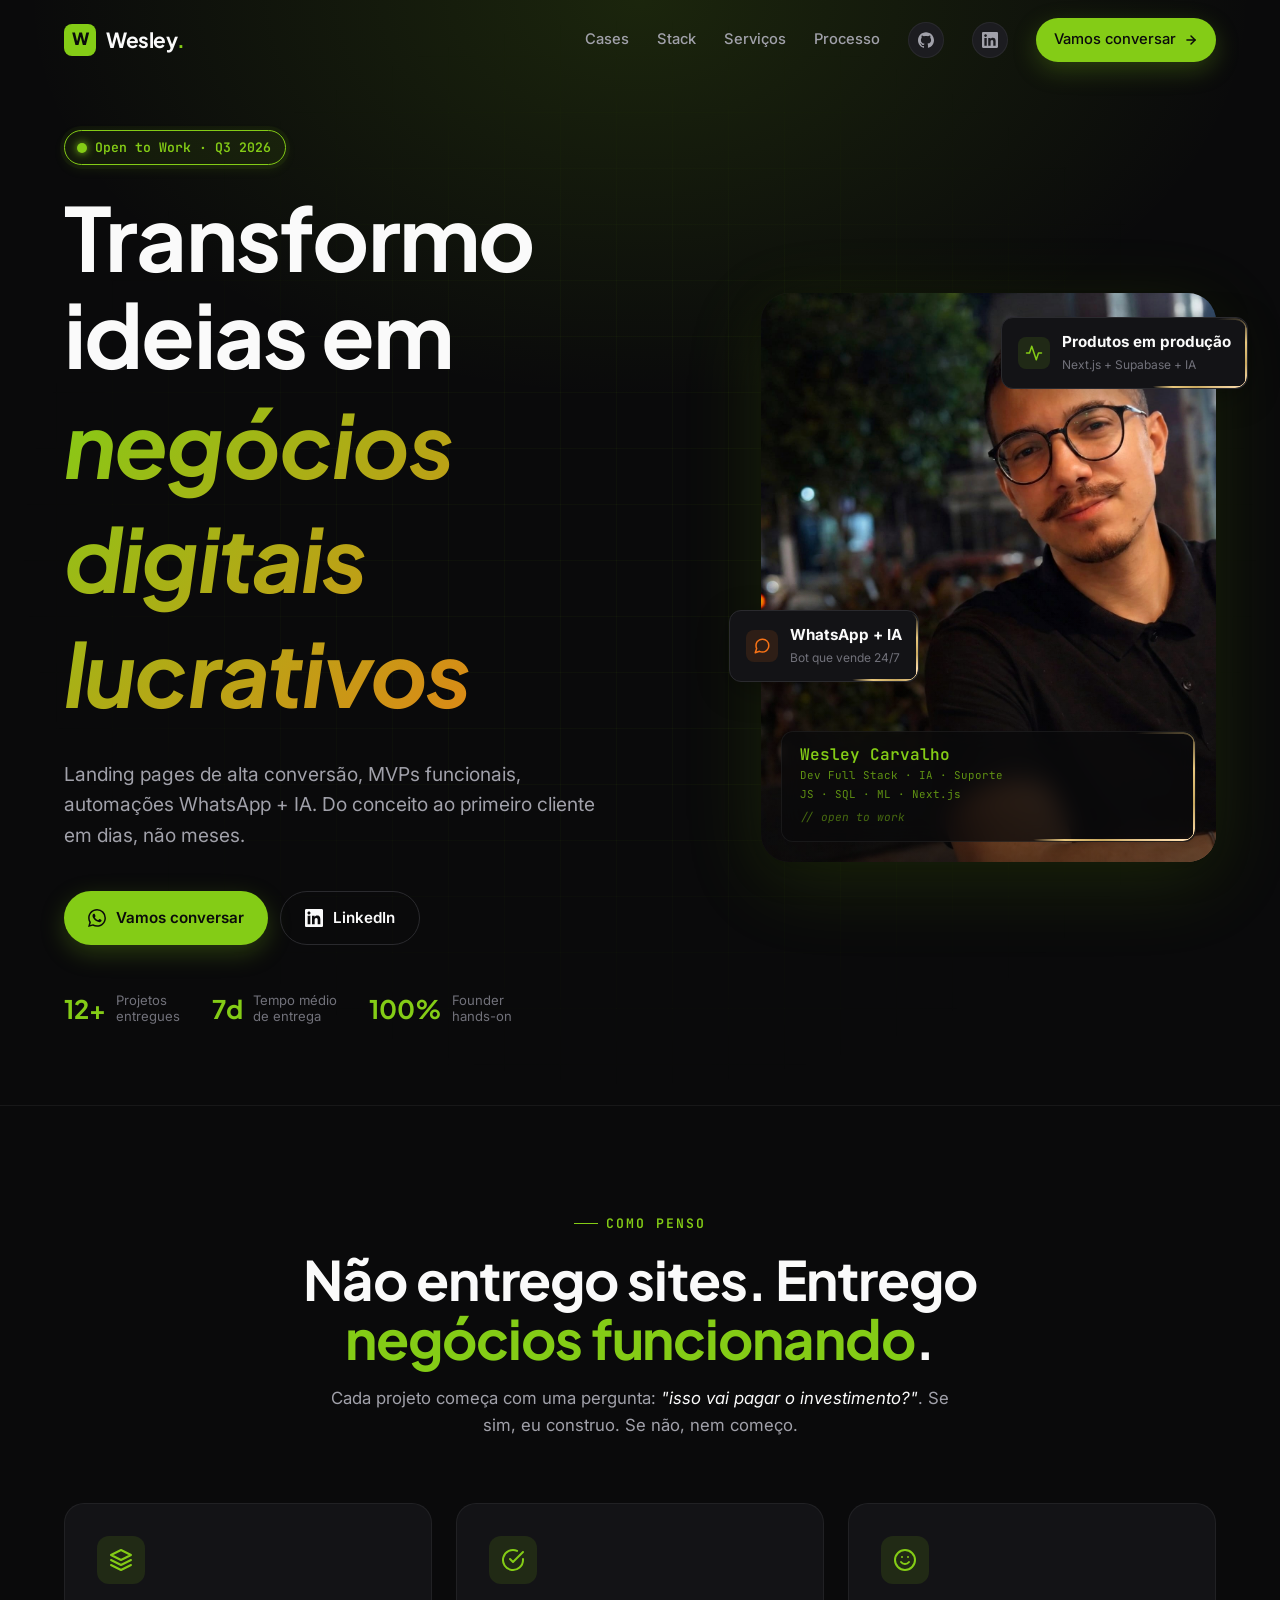
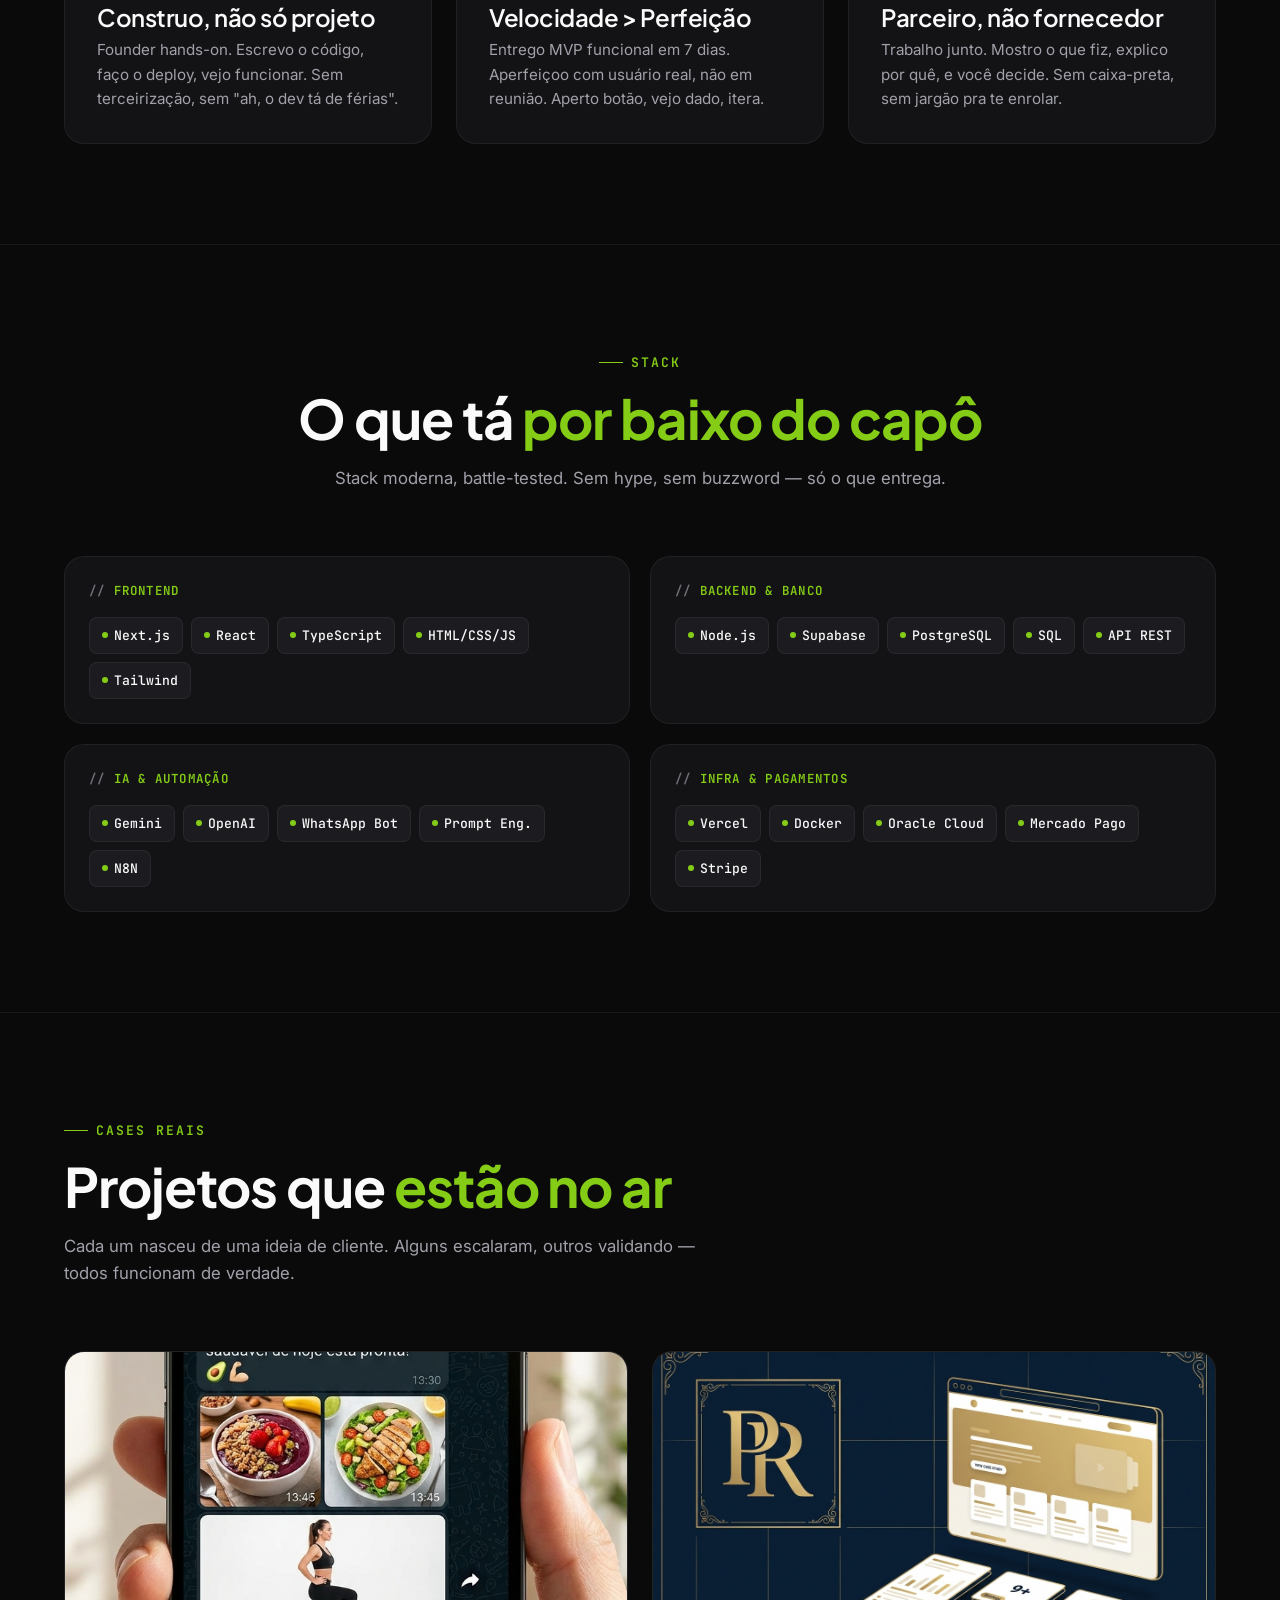
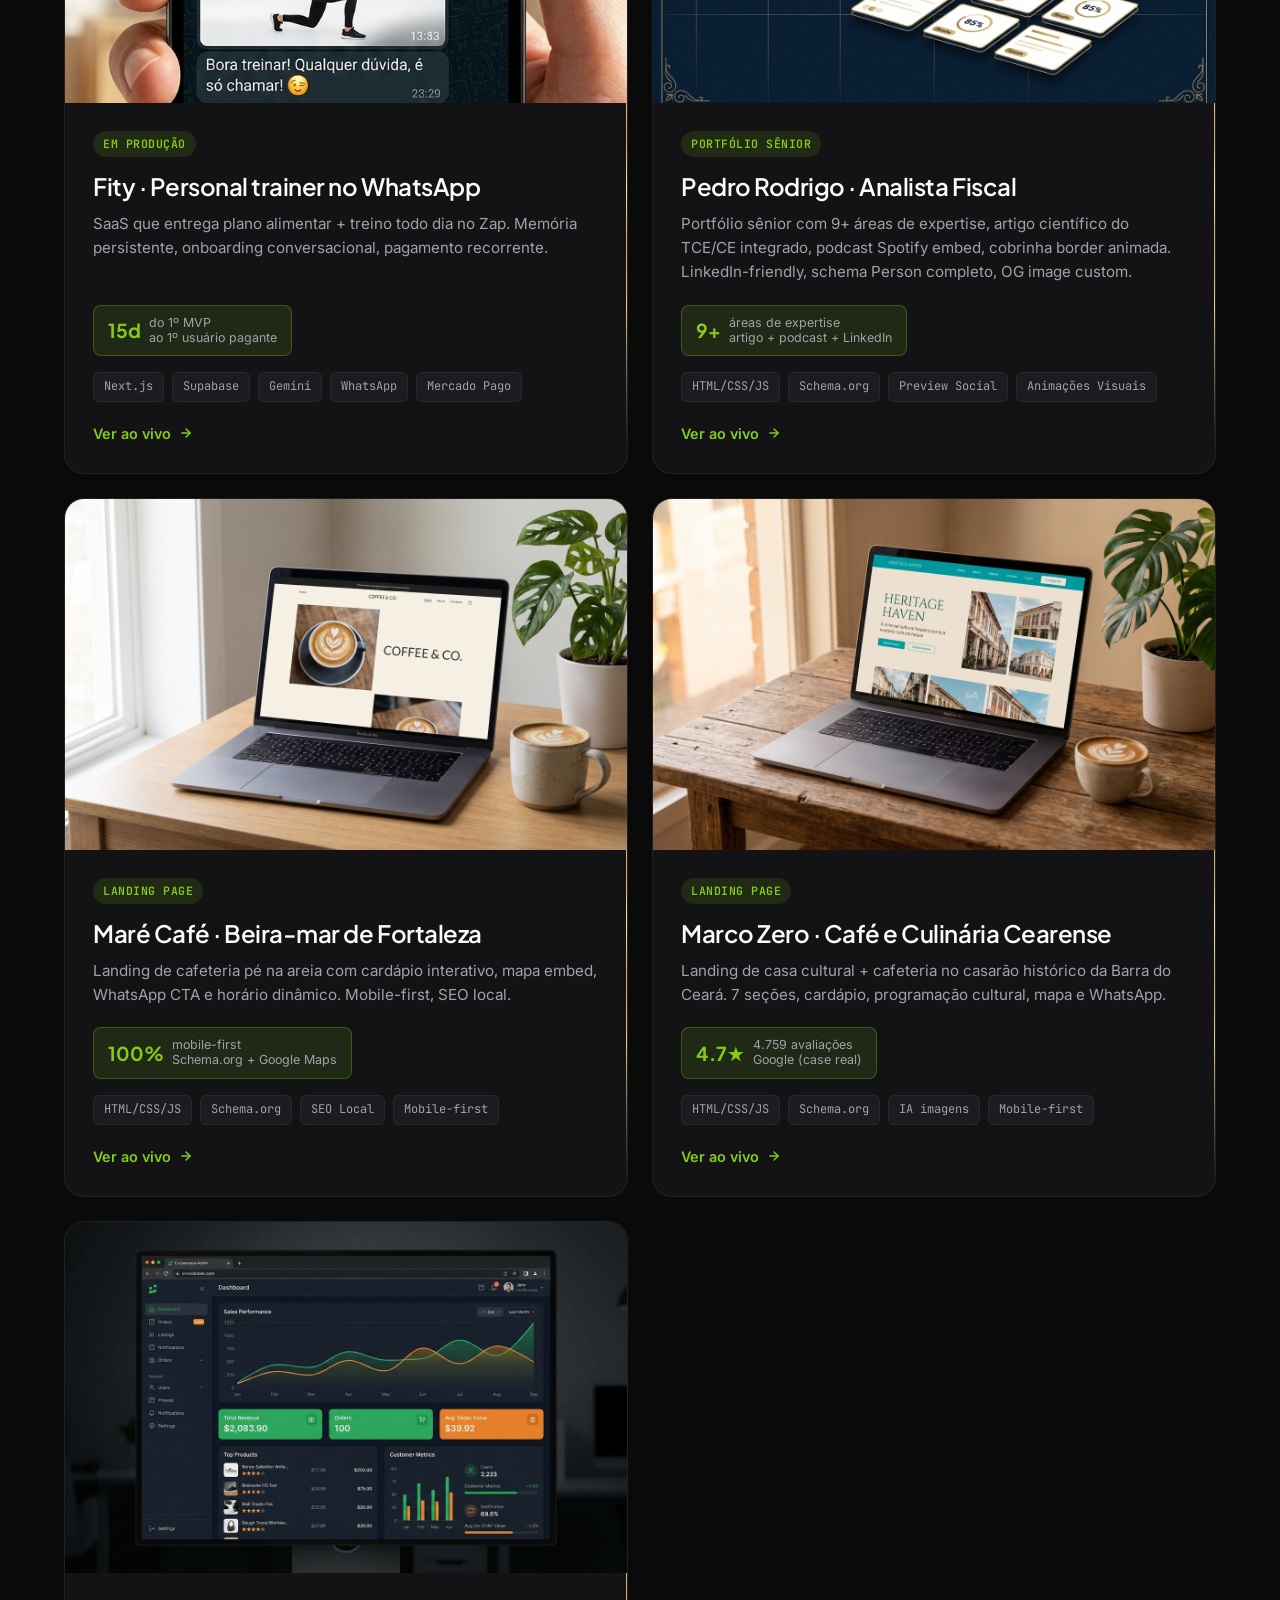
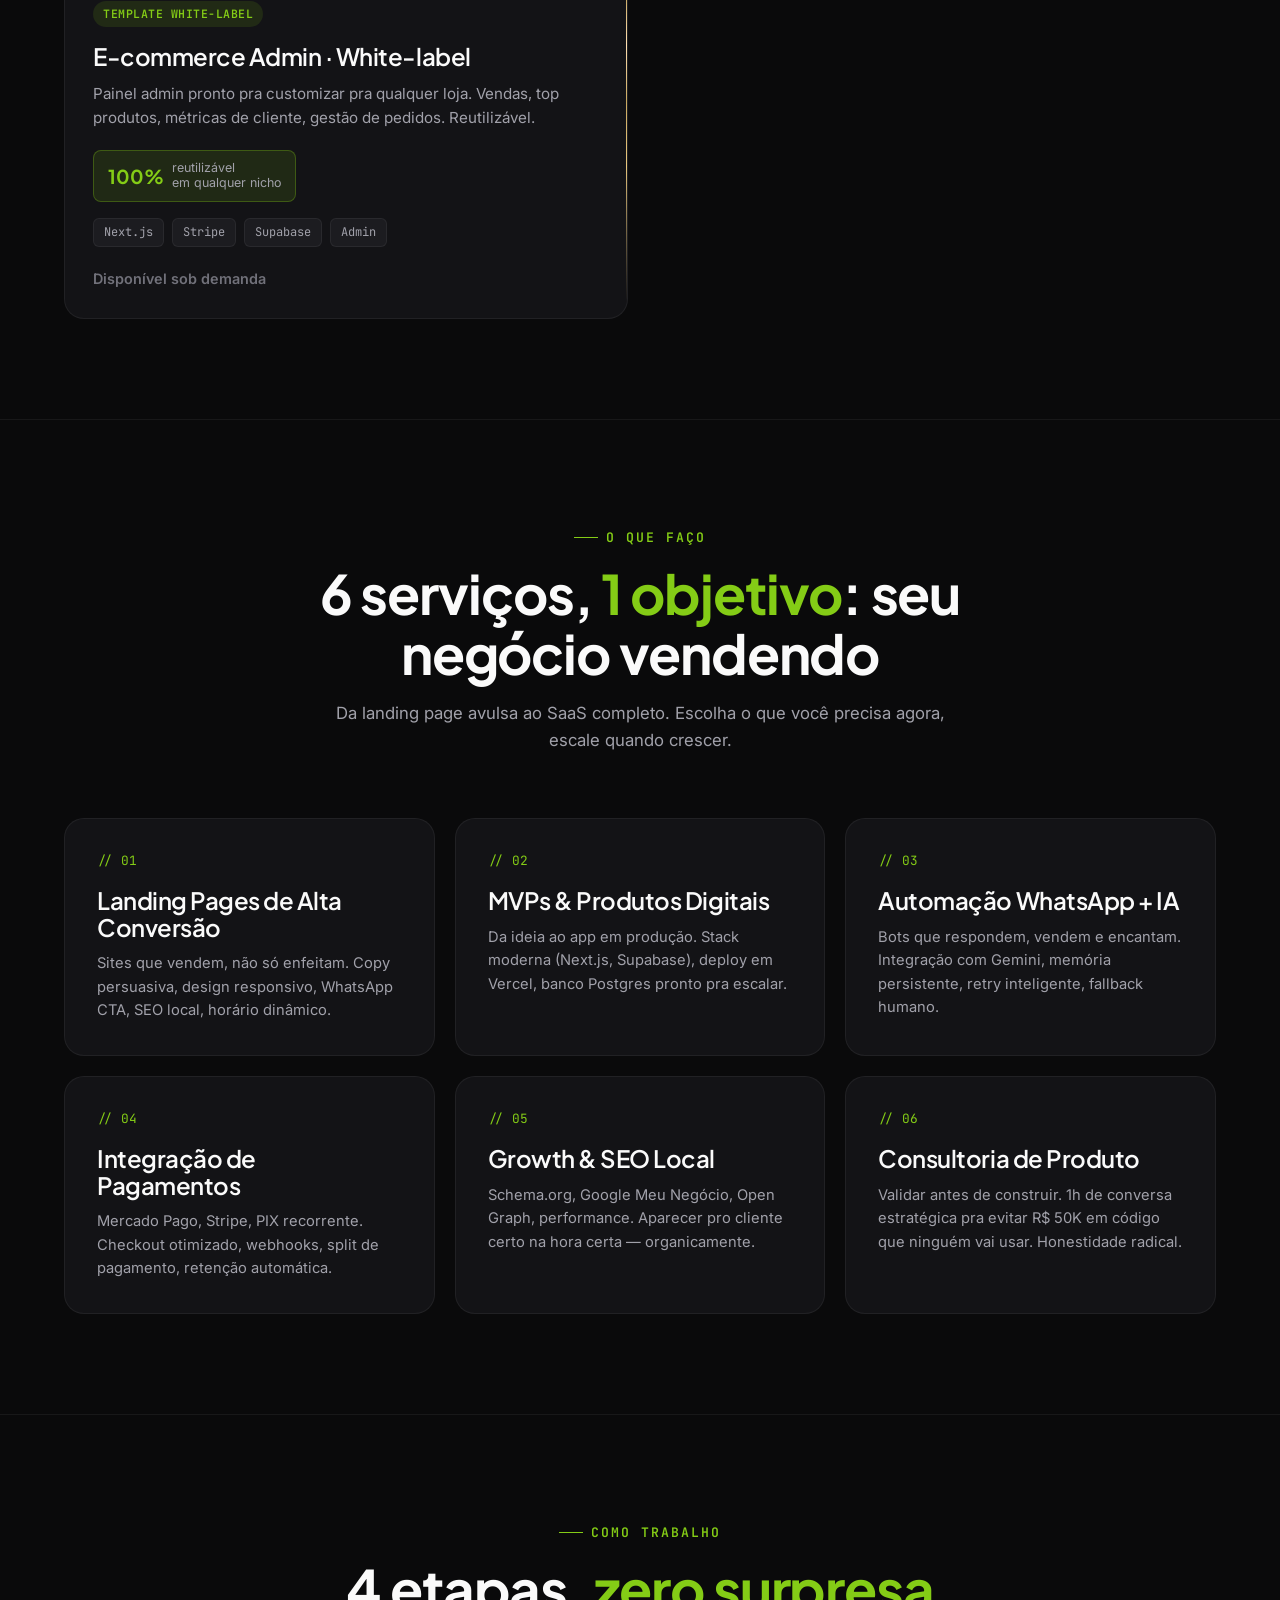
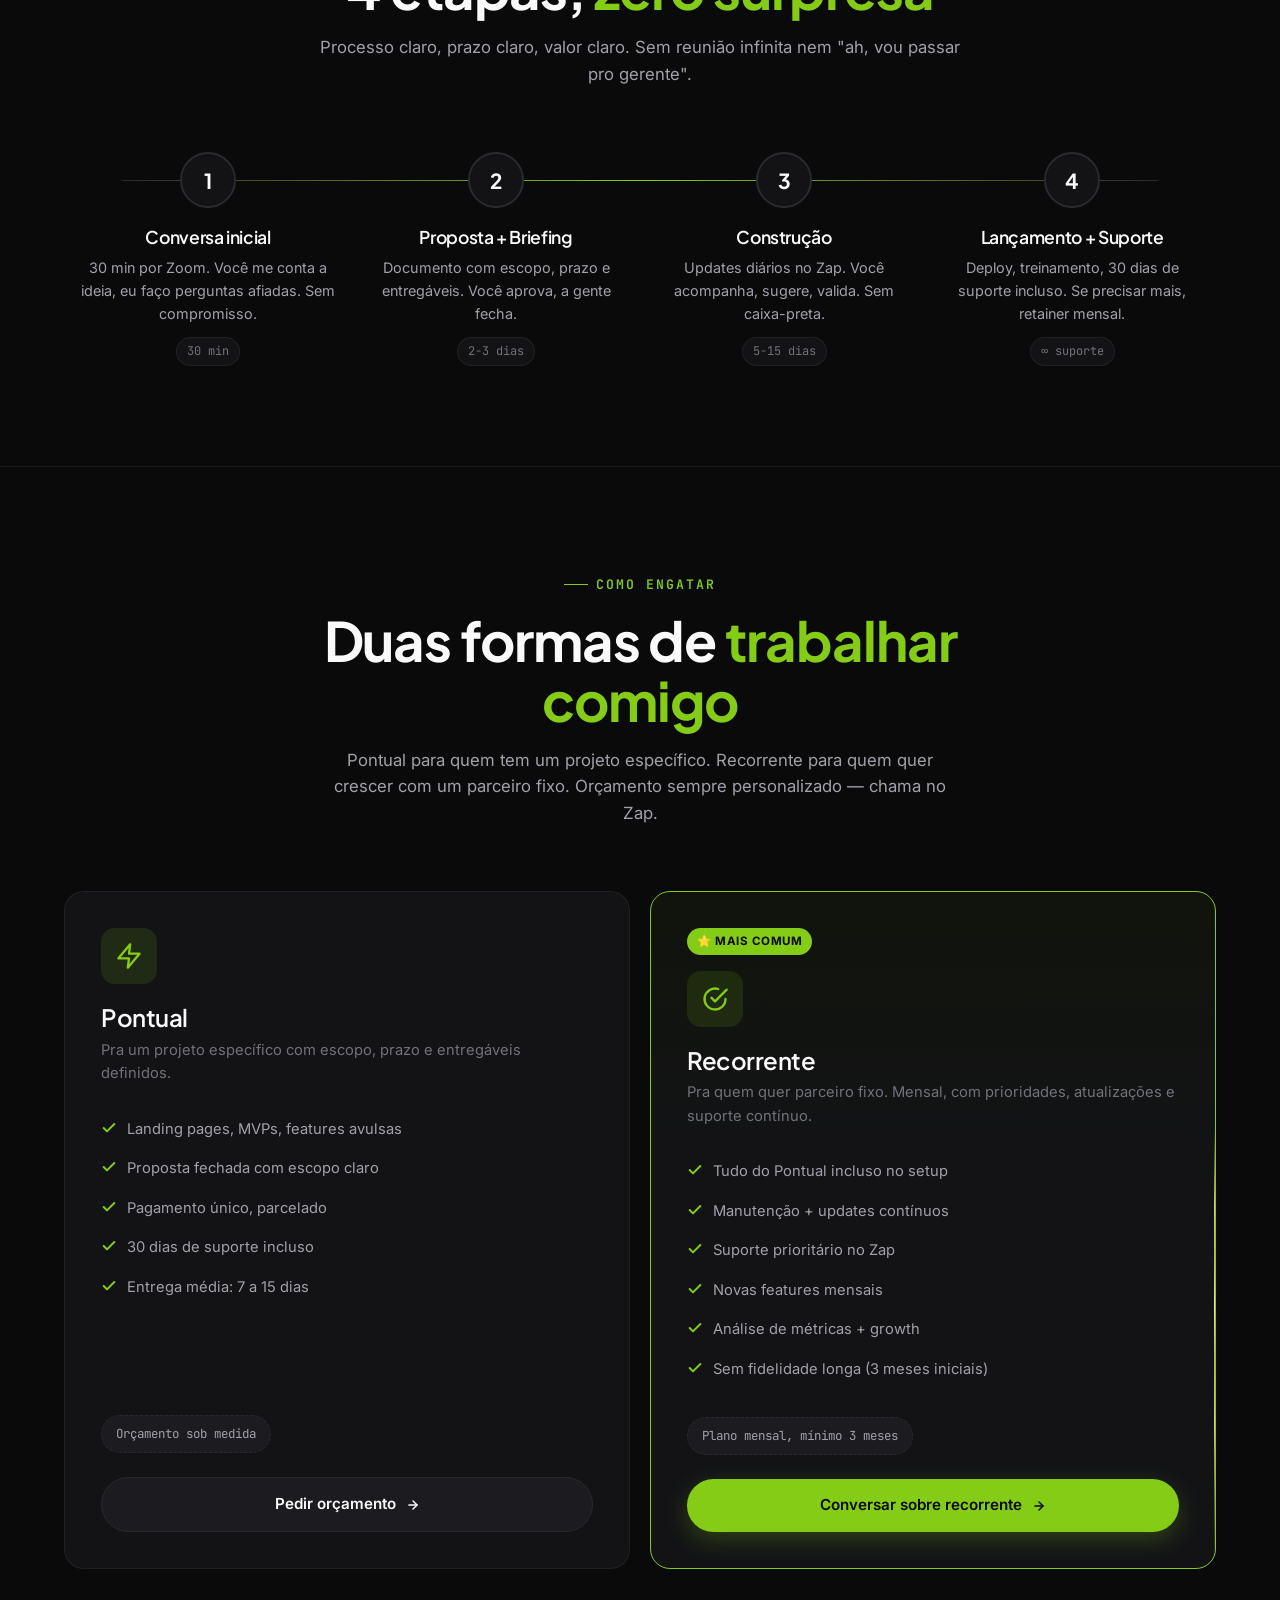
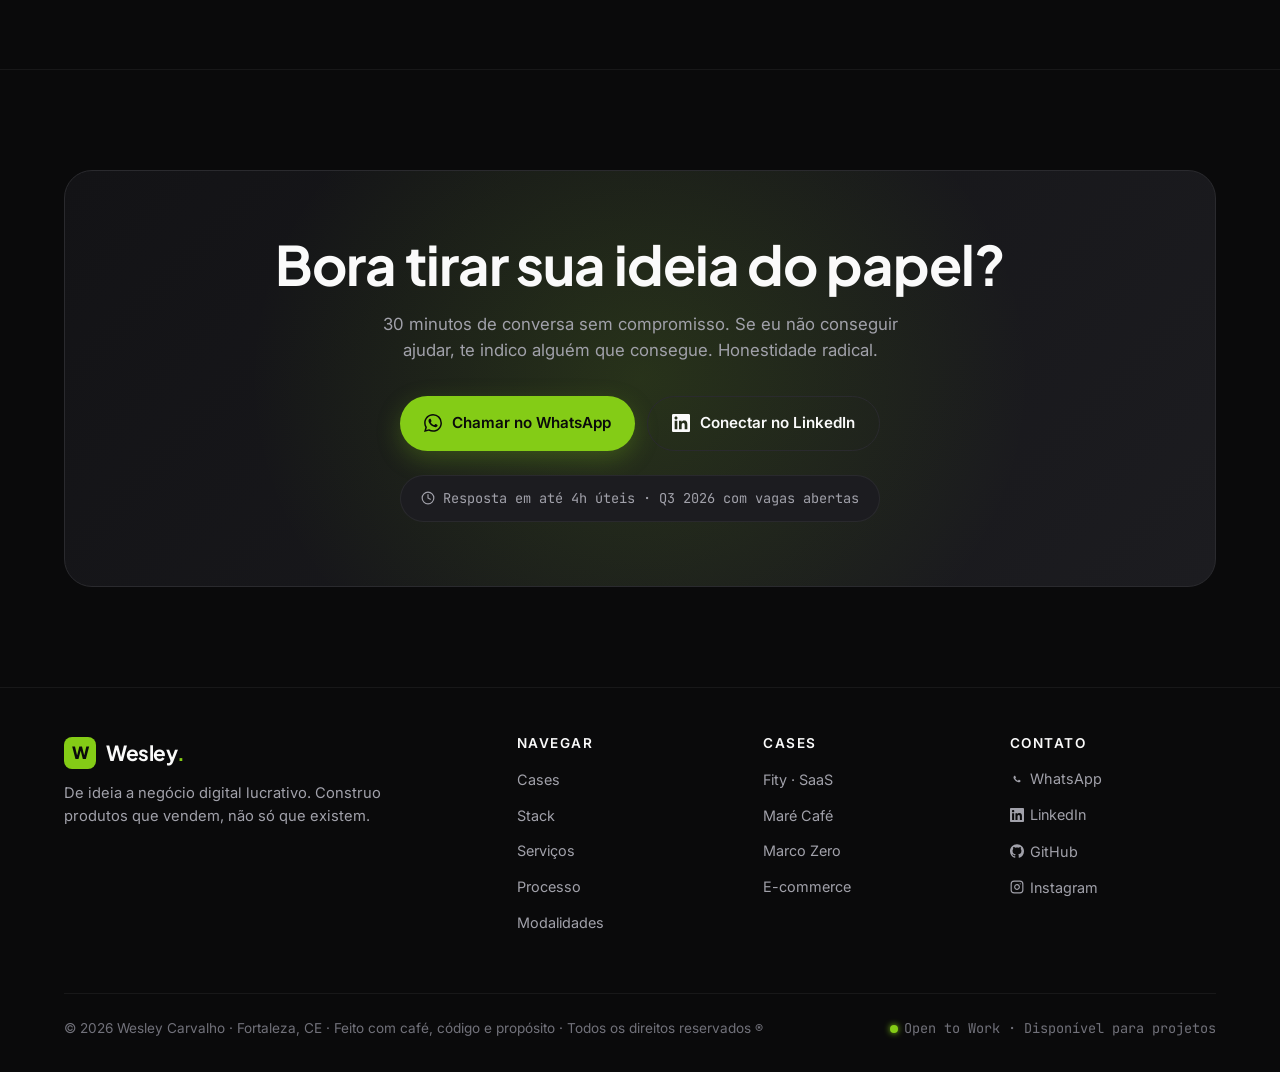
==== commit dc6ff7ca: "fix: og-preview-v6.jpg (fonte menor + margem 150px) - CARVALHO completo" ====
--- a/index.html
+++ b/index.html
@@ -16,7 +16,7 @@
 <meta property="og:locale" content="pt_BR" />
 <meta property="og:title" content="Wesley Carvalho · Desenvolvedor Full Stack & IA" />
 <meta property="og:description" content="De ideia a negócio digital lucrativo. Construo produtos que vendem, não só que existem." />
-<meta property="og:image" content="https://wesleycarvalho.vercel.app/images/og-preview-v5.jpg" />
+<meta property="og:image" content="https://wesleycarvalho.vercel.app/images/og-preview-v6.jpg" />
 <meta property="og:image:width" content="1200" />
 <meta property="og:image:height" content="630" />
 <meta property="og:image:alt" content="Wesley Carvalho — Desenvolvedor Full Stack & IA" />
@@ -29,7 +29,7 @@
 <meta name="twitter:card" content="summary_large_image" />
 <meta name="twitter:title" content="Wesley Carvalho · Dev Full Stack & IA" />
 <meta name="twitter:description" content="De ideia a negócio digital lucrativo. Construo produtos que vendem, não só que existem." />
-<meta name="twitter:image" content="https://wesleycarvalho.vercel.app/images/og-preview-v5.jpg" />
+<meta name="twitter:image" content="https://wesleycarvalho.vercel.app/images/og-preview-v6.jpg" />
 <meta name="twitter:image:alt" content="Wesley Carvalho — Desenvolvedor Full Stack & IA" />
 
 <!-- Favicon -->
@@ -49,7 +49,7 @@
   "jobTitle": "Desenvolvedor Full Stack · IA & Automação",
   "description": "Desenvolvedor full stack em Fortaleza. Construo landing pages de alta conversão, MVPs, automações WhatsApp + IA.",
   "url": "https://wesleycarvalho.dev/",
-  "image": "https://wesleycarvalho.vercel.app/images/og-preview-v5.jpg",
+  "image": "https://wesleycarvalho.vercel.app/images/og-preview-v6.jpg",
   "knowsAbout": [
     "Product Development",
     "Landing Pages",
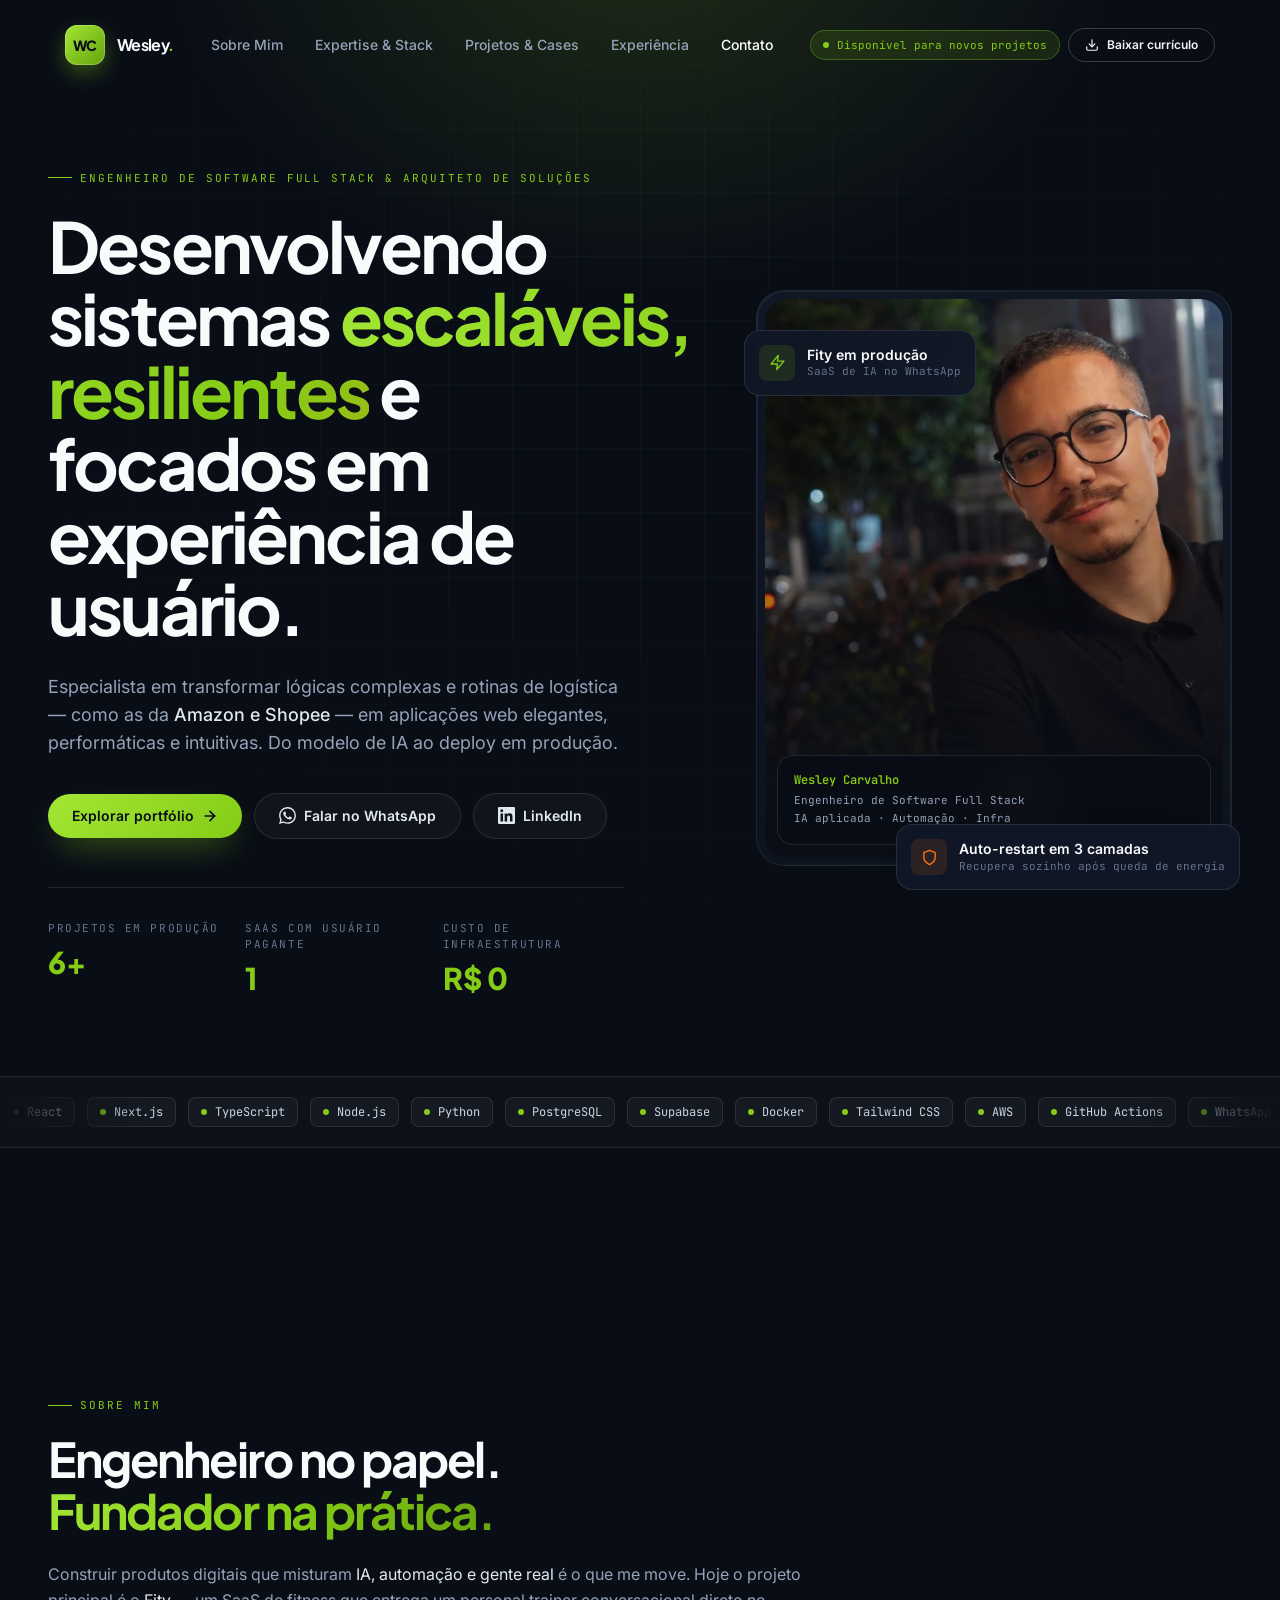
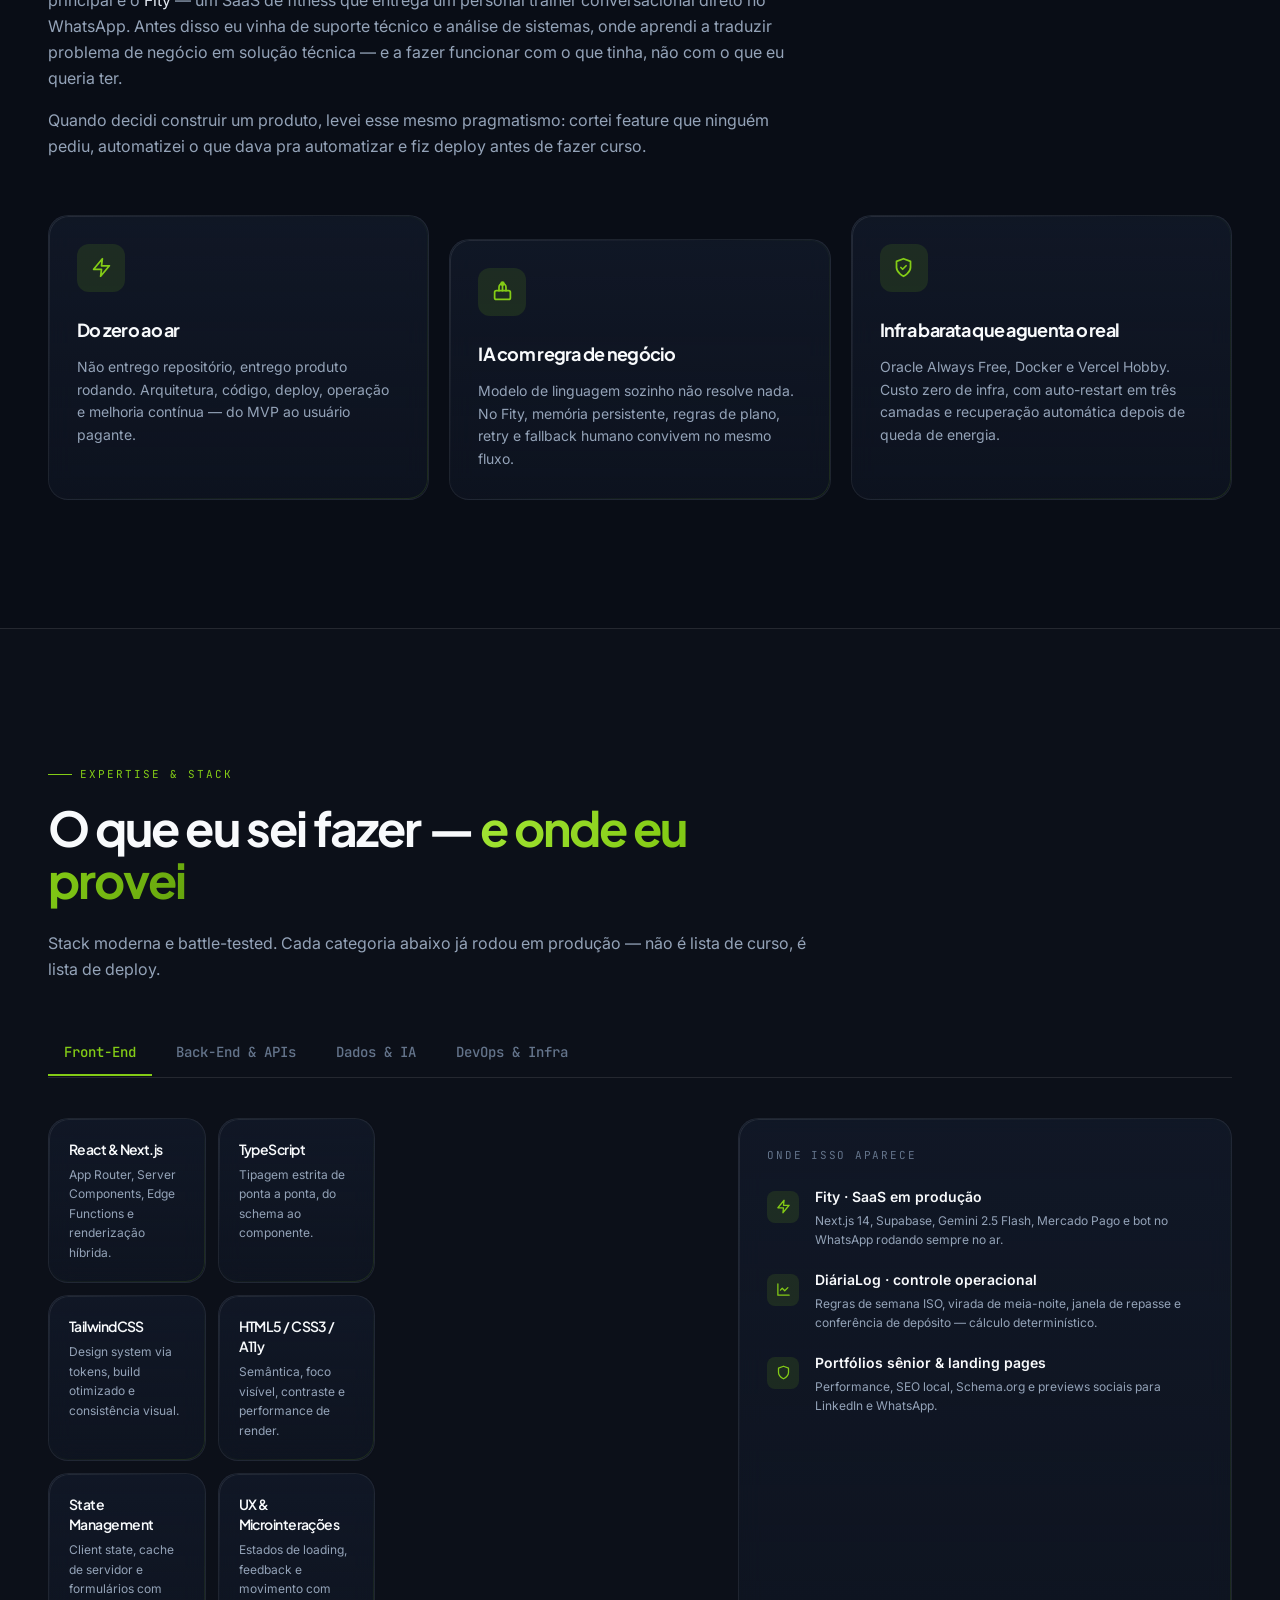
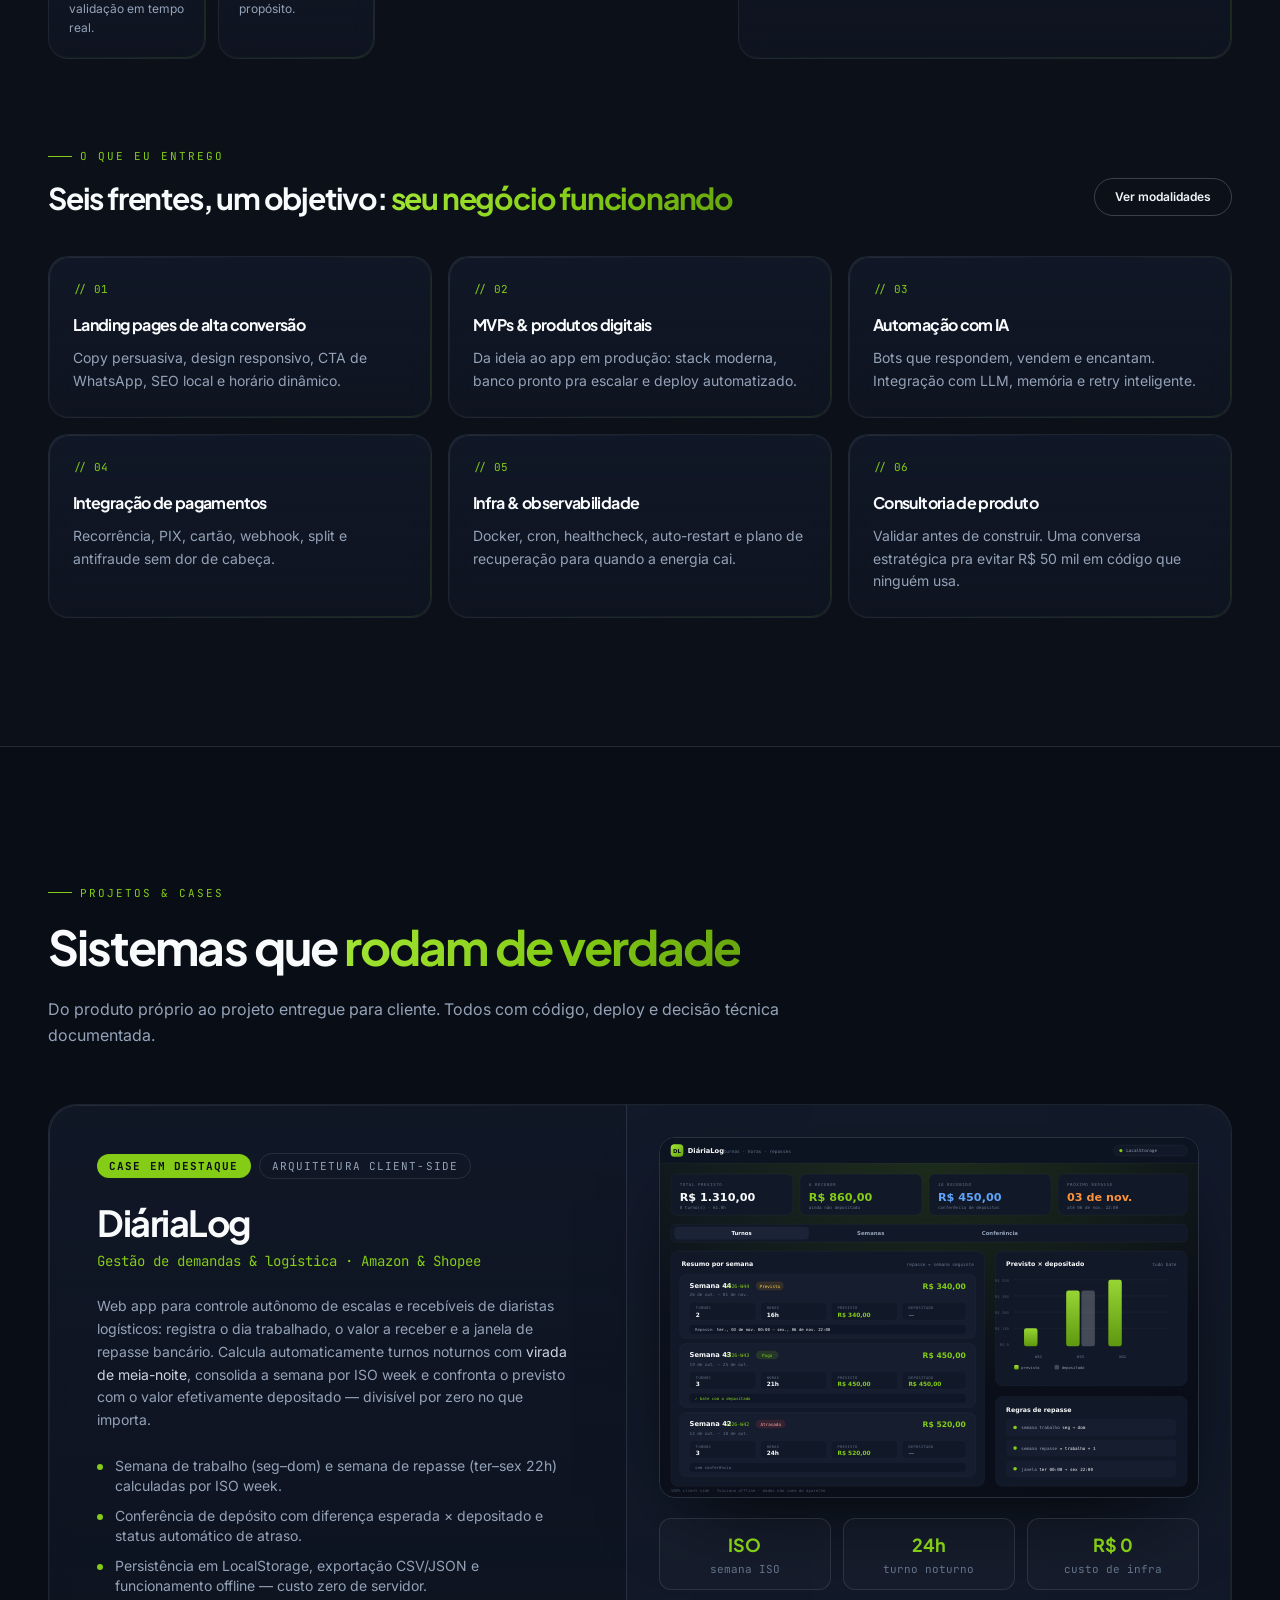
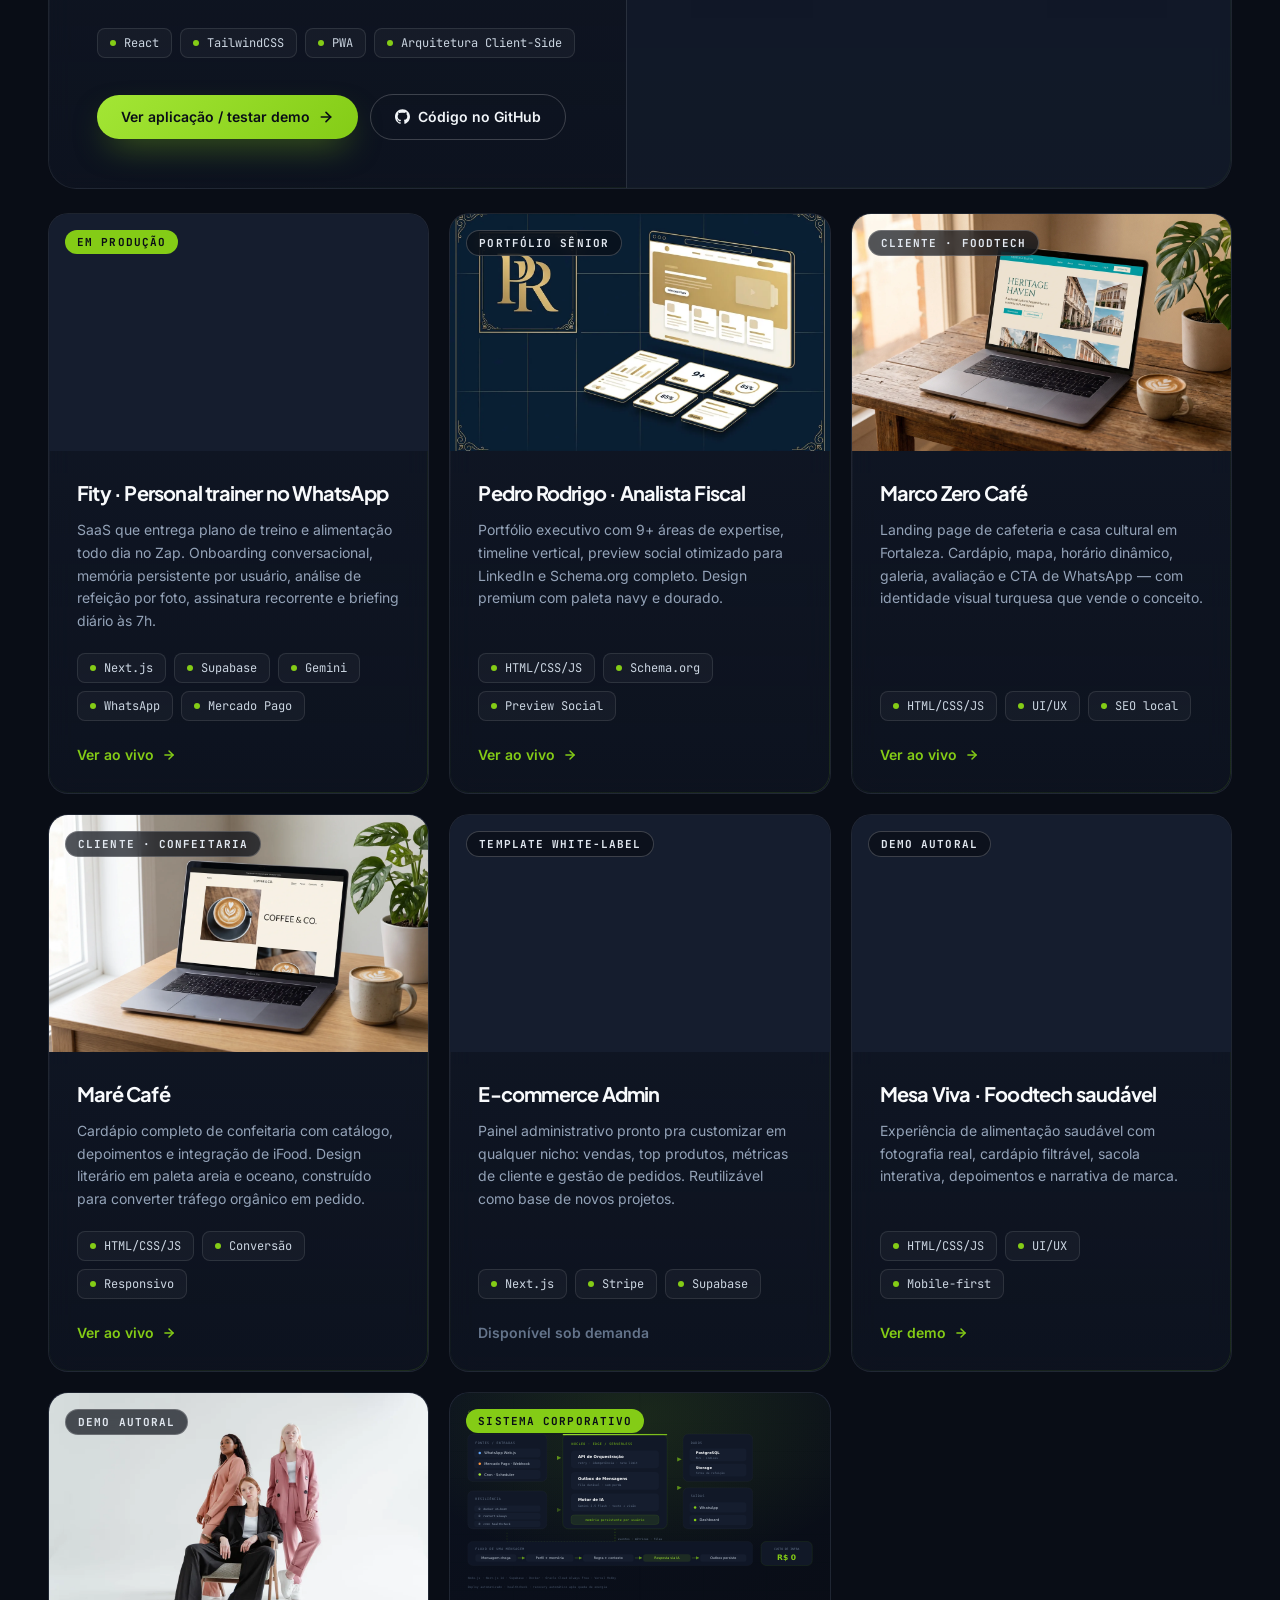
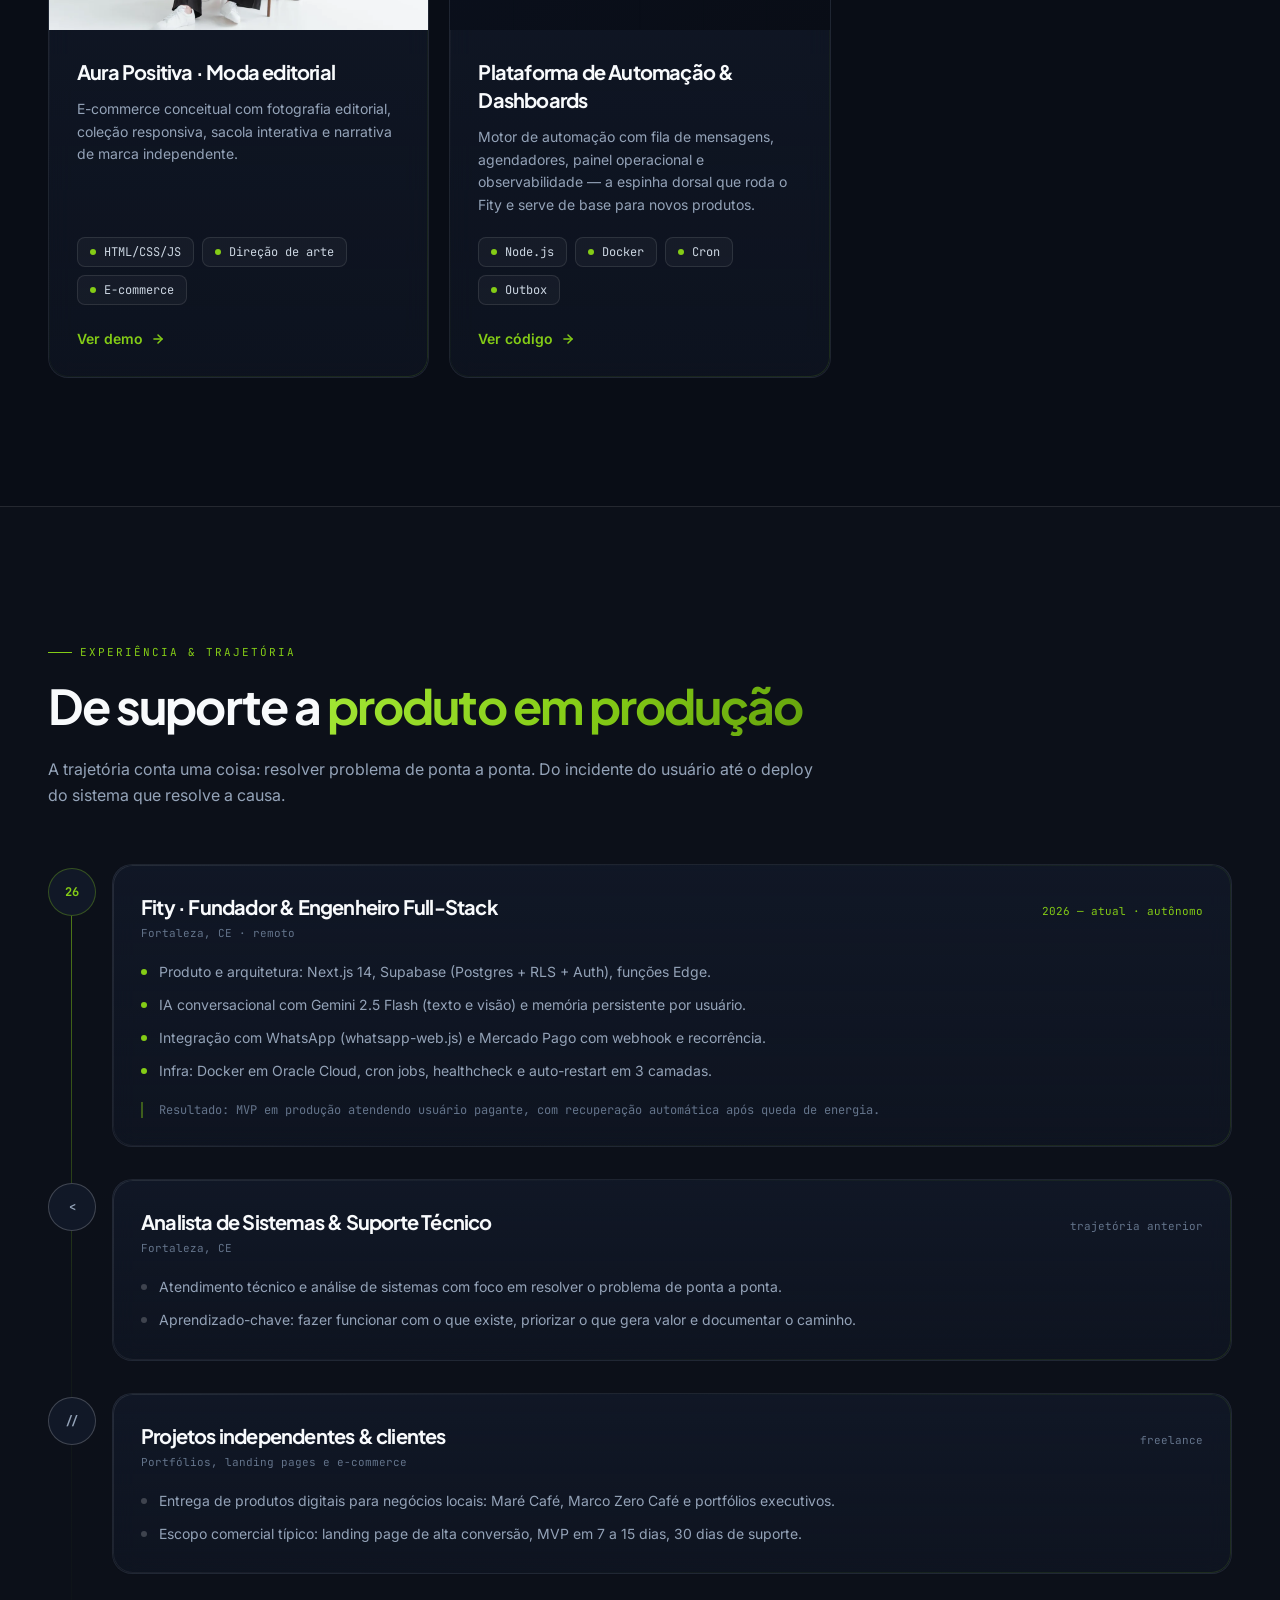
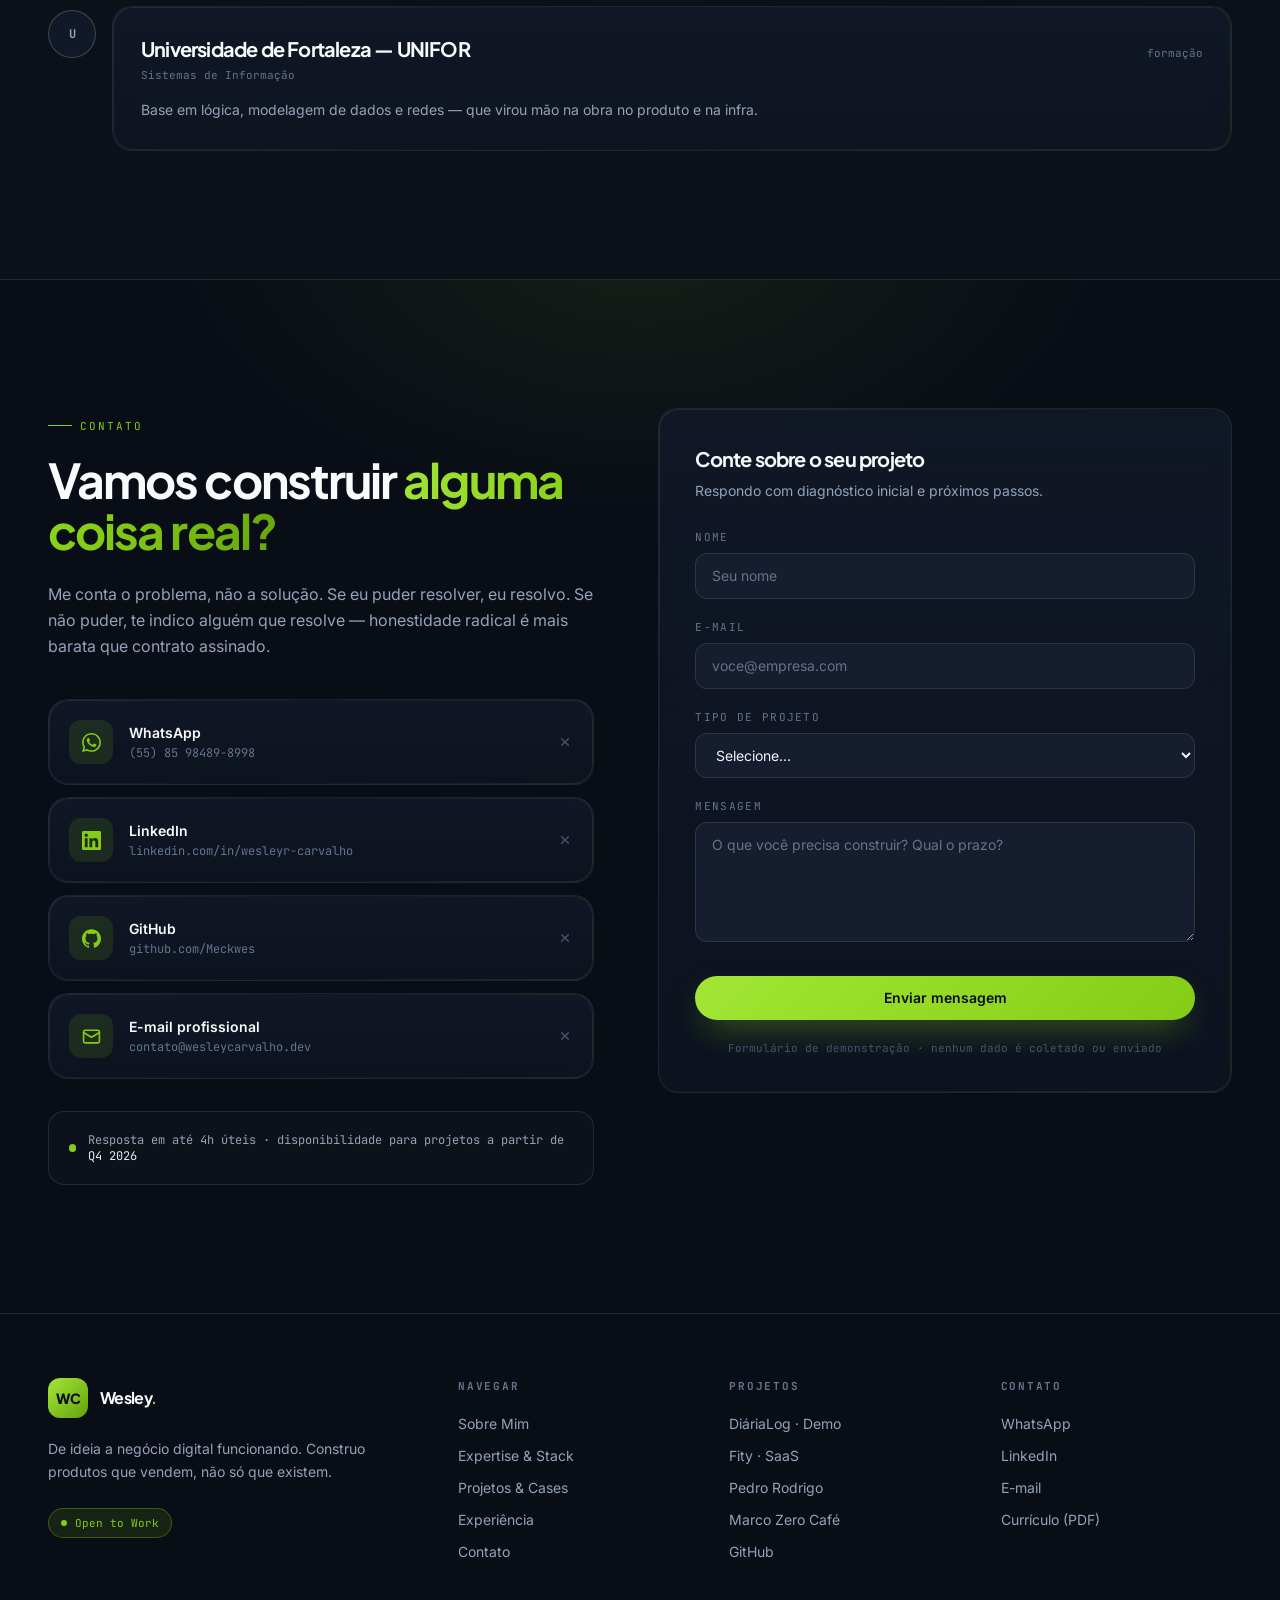
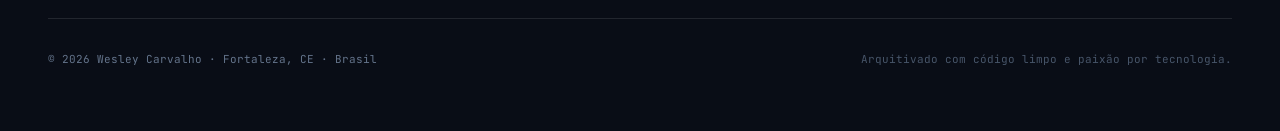
==== commit cfa41955: "feat: landing page profissional (Tailwind) + app DiáriaLog + currículo PDF - Landing page single-pag" ====
--- a/index.html
+++ b/index.html
@@ -1,69 +1,51 @@
 <!DOCTYPE html>
-<html lang="pt-BR" data-theme="dark">
+<html lang="pt-BR" class="scroll-smooth">
 <head>
 <meta charset="UTF-8" />
-<meta name="viewport" content="width=device-width, initial-scale=1.0, viewport-fit=cover" />
-<meta name="theme-color" content="#0A0A0B" />
-
-<title>Wesley Carvalho · Desenvolvedor Full Stack & IA · Open to Work</title>
-<meta name="description" content="Desenvolvedor full stack em Fortaleza. Construo landing pages de alta conversão, MVPs, automações WhatsApp + IA. De ideia a negócio digital funcionando." />
-<meta name="keywords" content="wesley carvalho, desenvolvedor full stack, fortaleza, ia, whatsapp bot, next.js, supabase, low-code, no-code, landing page, mvp, ia, open to work" />
+<meta name="viewport" content="width=device-width, initial-scale=1, viewport-fit=cover" />
+<meta name="theme-color" content="#090D16" />
+
+<title>Wesley Carvalho · Engenheiro de Software Full Stack & IA</title>
+<meta name="description" content="Engenheiro de software full stack e arquiteto de soluções em Fortaleza/CE. Construo produtos escaláveis e resilientes — do modelo de IA ao deploy em produção. Fity e DiáriaLog em produção." />
+<meta name="keywords" content="wesley carvalho, engenheiro full stack, arquiteto de software, IA aplicada, automação, next.js, supabase, react, docker, fortaleza, open to work" />
 <meta name="author" content="Wesley Carvalho" />
 <link rel="canonical" href="https://wesleycarvalho.vercel.app" />
 
-<!-- Open Graph (LinkedIn-friendly) -->
 <meta property="og:type" content="profile" />
 <meta property="og:locale" content="pt_BR" />
-<meta property="og:title" content="Wesley Carvalho · Desenvolvedor Full Stack & IA" />
-<meta property="og:description" content="De ideia a negócio digital lucrativo. Construo produtos que vendem, não só que existem." />
-<meta property="og:image" content="https://wesleycarvalho.vercel.app/images/og-preview-v6.jpg" />
+<meta property="og:site_name" content="Wesley Carvalho" />
+<meta property="og:title" content="Wesley Carvalho · Engenheiro de Software Full Stack & IA" />
+<meta property="og:description" content="Desenvolvendo sistemas escaláveis, resilientes e focados em experiência de usuário. Do modelo de IA ao deploy em produção." />
+<meta property="og:image" content="https://wesleycarvalho.vercel.app/images/og-preview-v7.jpg" />
 <meta property="og:image:width" content="1200" />
 <meta property="og:image:height" content="630" />
-<meta property="og:image:alt" content="Wesley Carvalho — Desenvolvedor Full Stack & IA" />
-<meta property="og:image:type" content="image/jpeg" />
 <meta property="og:url" content="https://wesleycarvalho.vercel.app" />
 <meta property="profile:first_name" content="Wesley" />
 <meta property="profile:last_name" content="Carvalho" />
 
-<!-- Twitter -->
 <meta name="twitter:card" content="summary_large_image" />
-<meta name="twitter:title" content="Wesley Carvalho · Dev Full Stack & IA" />
-<meta name="twitter:description" content="De ideia a negócio digital lucrativo. Construo produtos que vendem, não só que existem." />
-<meta name="twitter:image" content="https://wesleycarvalho.vercel.app/images/og-preview-v6.jpg" />
-<meta name="twitter:image:alt" content="Wesley Carvalho — Desenvolvedor Full Stack & IA" />
-
-<!-- Favicon -->
-<link rel="icon" href="data:image/svg+xml,%3Csvg xmlns='http://www.w3.org/2000/svg' viewBox='0 0 100 100'%3E%3Crect width='100' height='100' rx='20' fill='%2384CC16'/%3E%3Ctext y='.9em' x='50' text-anchor='middle' font-size='80' font-family='sans-serif' font-weight='800' fill='%230A0A0B'%3EW%3C/text%3E%3C/svg%3E" />
-
-<!-- Fonts -->
+<meta name="twitter:title" content="Wesley Carvalho · Engenheiro de Software Full Stack & IA" />
+<meta name="twitter:description" content="Desenvolvendo sistemas escaláveis, resilientes e focados em experiência de usuário." />
+<meta name="twitter:image" content="https://wesleycarvalho.vercel.app/images/og-preview-v7.jpg" />
+
+<link rel="icon" href="data:image/svg+xml,%3Csvg xmlns='http://www.w3.org/2000/svg' viewBox='0 0 100 100'%3E%3Crect width='100' height='100' rx='22' fill='%2384CC16'/%3E%3Ctext y='.92em' x='50' text-anchor='middle' font-size='78' font-family='system-ui,sans-serif' font-weight='800' fill='%23090D16'%3EW%3C/text%3E%3C/svg%3E" />
+
 <link rel="preconnect" href="https://fonts.googleapis.com" />
 <link rel="preconnect" href="https://fonts.gstatic.com" crossorigin />
 <link href="https://fonts.googleapis.com/css2?family=Inter:wght@300;400;500;600;700&family=Plus+Jakarta+Sans:wght@500;600;700;800&family=JetBrains+Mono:wght@400;500;600&display=swap" rel="stylesheet" />
 
-<!-- Schema.org Person -->
+<link rel="stylesheet" href="assets/tailwind.css" />
+
 <script type="application/ld+json">
 {
   "@context": "https://schema.org",
   "@type": "Person",
   "name": "Wesley Carvalho",
-  "jobTitle": "Desenvolvedor Full Stack · IA & Automação",
-  "description": "Desenvolvedor full stack em Fortaleza. Construo landing pages de alta conversão, MVPs, automações WhatsApp + IA.",
-  "url": "https://wesleycarvalho.dev/",
-  "image": "https://wesleycarvalho.vercel.app/images/og-preview-v6.jpg",
-  "knowsAbout": [
-    "Product Development",
-    "Landing Pages",
-    "WhatsApp Automation",
-    "AI Integration",
-    "JavaScript",
-    "TypeScript",
-    "SQL",
-    "Low-Code",
-    "SaaS",
-    "Inteligência Artificial",
-    "Next.js",
-    "Supabase"
-  ],
+  "jobTitle": "Engenheiro de Software Full Stack · Arquiteto de Soluções",
+  "description": "Engenheiro de software full stack e arquiteto de soluções em Fortaleza/CE. Constrói produtos escaláveis e resilientes do modelo de IA ao deploy em produção.",
+  "url": "https://wesleycarvalho.vercel.app",
+  "image": "https://wesleycarvalho.vercel.app/images/og-preview-v7.jpg",
+  "knowsAbout": ["Full Stack Development","Artificial Intelligence","System Architecture","Next.js","React","TypeScript","Node.js","Supabase","PostgreSQL","Docker","CI/CD","WhatsApp Automation","Product Engineering"],
   "alumniOf": "Universidade de Fortaleza - UNIFOR",
   "address": {
     "@type": "PostalAddress",
@@ -73,1772 +55,988 @@
   },
   "sameAs": [
     "https://github.com/Meckwes",
+    "https://www.linkedin.com/in/wesleyr-carvalho",
     "https://wa.me/5541984898998"
   ]
 }
 </script>
-
-<style>
-  /* =========================================================
-     DESIGN TOKENS
-     ========================================================= */
-  :root {
-    --bg-0: #0A0A0B;
-    --bg-1: #131316;
-    --bg-2: #1C1C20;
-    --bg-3: #27272A;
-    --border: #2A2A2E;
-    --border-soft: rgba(255, 255, 255, 0.06);
-    --text: #FAFAFA;
-    --text-2: #A1A1AA;
-    --text-3: #71717A;
-    --lime: #84CC16;
-    --lime-bright: #A3E635;
-    --lime-soft: rgba(132, 204, 22, 0.12);
-    --lime-glow: rgba(132, 204, 22, 0.35);
-    --orange: #F97316;
-    --orange-soft: rgba(249, 115, 22, 0.12);
-    --blue: #3B82F6;
-    --blue-soft: rgba(59, 130, 246, 0.12);
-    --gradient-lime: linear-gradient(135deg, #84CC16 0%, #65A30D 100%);
-    --gradient-hero: radial-gradient(ellipse 80% 60% at top, rgba(132, 204, 22, 0.14) 0%, transparent 60%);
-    --shadow-glow: 0 0 80px rgba(132, 204, 22, 0.2);
-    --radius-sm: 8px;
-    --radius-md: 12px;
-    --radius-lg: 20px;
-    --radius-xl: 28px;
-    --container: 1200px;
-    --ease: cubic-bezier(0.4, 0, 0.2, 1);
-  }
-
-  /* =========================================================
-     RESET
-     ========================================================= */
-  *, *::before, *::after { box-sizing: border-box; margin: 0; padding: 0; }
-  html { scroll-behavior: smooth; -webkit-text-size-adjust: 100%; }
-  body {
-    font-family: 'Inter', system-ui, -apple-system, sans-serif;
-    background: var(--bg-0);
-    color: var(--text);
-    line-height: 1.6;
-    -webkit-font-smoothing: antialiased;
-    overflow-x: hidden;
-  }
-  img { max-width: 100%; display: block; height: auto; }
-  a { color: inherit; text-decoration: none; }
-  button { font-family: inherit; cursor: pointer; border: none; background: none; color: inherit; }
-
-  .display-font { font-family: 'Plus Jakarta Sans', sans-serif; }
-  .mono { font-family: 'JetBrains Mono', monospace; }
-
-  h1, h2, h3, h4 { font-family: 'Plus Jakarta Sans', sans-serif; line-height: 1.1; font-weight: 700; letter-spacing: -0.02em; }
-  h1 { font-size: clamp(2.8rem, 7vw, 5.5rem); }
-  h2 { font-size: clamp(2rem, 4.5vw, 3.4rem); }
-  h3 { font-size: clamp(1.2rem, 2vw, 1.5rem); font-weight: 600; }
-  p { color: var(--text-2); }
-
-  .container { max-width: var(--container); margin: 0 auto; padding: 0 24px; }
-
-  .text-lime { color: var(--lime); }
-  .text-orange { color: var(--orange); }
-  .gradient-text {
-    background: var(--gradient-lime);
-    -webkit-background-clip: text;
-    -webkit-text-fill-color: transparent;
-    background-clip: text;
-    display: inline-block;
-    padding: 0.05em 0;
-  }
-
-  /* =========================================================
-     OPEN TO WORK BADGE
-     ========================================================= */
-  .otw-badge {
-    display: inline-flex;
-    align-items: center;
-    gap: 8px;
-    padding: 6px 14px 6px 12px;
-    background: rgba(132, 204, 22, 0.08);
-    border: 1px solid var(--lime);
-    border-radius: 999px;
-    font-size: 0.82rem;
-    font-weight: 600;
-    color: var(--lime);
-    margin-bottom: 24px;
-    font-family: 'JetBrains Mono', monospace;
-    box-shadow: 0 0 0 4px rgba(132, 204, 22, 0.05), 0 4px 12px rgba(132, 204, 22, 0.1);
-  }
-  .otw-badge-dot {
-    width: 10px;
-    height: 10px;
-    border-radius: 50%;
-    background: var(--lime);
-    box-shadow: 0 0 8px var(--lime);
-    animation: pulse 1.6s ease-in-out infinite;
-  }
-
-  /* =========================================================
-     BUTTONS
-     ========================================================= */
-  .btn {
-    display: inline-flex;
-    align-items: center;
-    gap: 10px;
-    padding: 14px 24px;
-    border-radius: 999px;
-    font-weight: 600;
-    font-size: 0.95rem;
-    transition: all 0.3s var(--ease);
-    cursor: pointer;
-    white-space: nowrap;
-    font-family: 'Inter', sans-serif;
-  }
-  .btn-primary {
-    background: var(--lime);
-    color: #0A0A0B;
-    box-shadow: 0 8px 24px rgba(132, 204, 22, 0.25);
-  }
-  .btn-primary:hover {
-    background: var(--lime-bright);
-    transform: translateY(-2px);
-    box-shadow: 0 12px 32px rgba(132, 204, 22, 0.4);
-  }
-  .btn-secondary {
-    background: var(--bg-2);
-    color: var(--text);
-    border: 1px solid var(--border);
-  }
-  .btn-secondary:hover {
-    background: var(--bg-3);
-    border-color: var(--text-3);
-    transform: translateY(-2px);
-  }
-  .btn-ghost {
-    color: var(--text);
-    border: 1px solid var(--border);
-  }
-  .btn-ghost:hover {
-    border-color: var(--lime);
-    color: var(--lime);
-  }
-  .btn-arrow { transition: transform 0.3s var(--ease); }
-  .btn:hover .btn-arrow { transform: translateX(4px); }
-
-  /* =========================================================
-     HEADER
-     ========================================================= */
-  .site-header {
-    position: fixed;
-    top: 0;
-    left: 0;
-    right: 0;
-    z-index: 100;
-    padding: 18px 0;
-    transition: all 0.3s var(--ease);
-  }
-  .site-header.scrolled {
-    background: rgba(10, 10, 11, 0.85);
-    backdrop-filter: blur(16px);
-    -webkit-backdrop-filter: blur(16px);
-    border-bottom: 1px solid var(--border-soft);
-    padding: 12px 0;
-  }
-  .site-header .container {
-    display: flex;
-    align-items: center;
-    justify-content: space-between;
-    gap: 24px;
-  }
-  .logo {
-    display: flex;
-    align-items: center;
-    gap: 10px;
-    font-family: 'Plus Jakarta Sans', sans-serif;
-    font-size: 1.3rem;
-    font-weight: 700;
-    letter-spacing: -0.02em;
-  }
-  .logo-mark {
-    width: 32px;
-    height: 32px;
-    border-radius: 8px;
-    background: var(--lime);
-    color: var(--bg-0);
-    display: grid;
-    place-items: center;
-    font-weight: 800;
-    font-size: 1.05rem;
-  }
-  .nav { display: flex; gap: 28px; align-items: center; }
-  .nav a {
-    color: var(--text-2);
-    font-weight: 500;
-    font-size: 0.92rem;
-    transition: color 0.2s var(--ease);
-  }
-  .nav a:hover { color: var(--text); }
-  .nav-icon-btn {
-    display: grid;
-    place-items: center;
-    width: 36px;
-    height: 36px;
-    border-radius: 50%;
-    background: var(--bg-2);
-    color: var(--text-2);
-    border: 1px solid var(--border-soft);
-    transition: all 0.2s var(--ease);
-  }
-  .nav-icon-btn:hover { color: var(--lime); border-color: var(--lime); transform: translateY(-1px); }
-  .nav-icon-btn svg { width: 16px; height: 16px; }
-  .nav-cta {
-    display: inline-flex;
-    align-items: center;
-    gap: 8px;
-    padding: 10px 18px;
-    background: var(--lime);
-    color: #0A0A0B !important;
-    border-radius: 999px;
-    font-weight: 600;
-    font-size: 0.92rem;
-    transition: all 0.2s var(--ease);
-    text-decoration: none;
-    box-shadow: 0 8px 24px rgba(132, 204, 22, 0.25);
-  }
-  .nav-cta:visited { color: #0A0A0B !important; }
-  .nav-cta:hover {
-    color: #0A0A0B !important;
-    background: var(--lime-bright);
-    transform: translateY(-1px);
-    box-shadow: 0 12px 32px rgba(132, 204, 22, 0.4);
-  }
-
-  .menu-toggle {
-    display: none;
-    width: 40px;
-    height: 40px;
-    border-radius: 10px;
-    background: var(--bg-2);
-    color: var(--text);
-    place-items: center;
-    border: 1px solid var(--border);
-  }
-  .menu-toggle span {
-    display: block;
-    width: 18px;
-    height: 2px;
-    background: var(--text);
-    position: relative;
-    transition: all 0.3s var(--ease);
-  }
-  .menu-toggle span::before,
-  .menu-toggle span::after {
-    content: '';
-    position: absolute;
-    left: 0;
-    width: 18px;
-    height: 2px;
-    background: var(--text);
-    transition: all 0.3s var(--ease);
-  }
-  .menu-toggle span::before { top: -6px; }
-  .menu-toggle span::after { top: 6px; }
-  .menu-toggle.active span { background: transparent; }
-  .menu-toggle.active span::before { top: 0; transform: rotate(45deg); }
-  .menu-toggle.active span::after { top: 0; transform: rotate(-45deg); }
-
-  /* =========================================================
-     HERO
-     ========================================================= */
-  .hero {
-    position: relative;
-    min-height: 100vh;
-    min-height: 100dvh;
-    display: flex;
-    align-items: center;
-    padding: 130px 0 80px;
-    overflow: hidden;
-  }
-  .hero::before {
-    content: '';
-    position: absolute;
-    inset: 0;
-    background: var(--gradient-hero);
-    pointer-events: none;
-  }
-  .hero::after {
-    content: '';
-    position: absolute;
-    top: 0; left: 0; right: 0; bottom: 0;
-    background-image:
-      linear-gradient(rgba(132, 204, 22, 0.04) 1px, transparent 1px),
-      linear-gradient(90deg, rgba(132, 204, 22, 0.04) 1px, transparent 1px);
-    background-size: 56px 56px;
-    mask-image: radial-gradient(ellipse at center, black 30%, transparent 70%);
-    -webkit-mask-image: radial-gradient(ellipse at center, black 30%, transparent 70%);
-    pointer-events: none;
-  }
-  .hero .container {
-    position: relative;
-    z-index: 1;
-    display: grid;
-    grid-template-columns: 1.4fr 1fr;
-    gap: 60px;
-    align-items: center;
-  }
-  .hero h1 {
-    color: var(--text);
-    margin-bottom: 24px;
-  }
-  .hero h1 em {
-    font-style: italic;
-    background: linear-gradient(135deg, var(--lime) 0%, var(--orange) 100%);
-    -webkit-background-clip: text;
-    -webkit-text-fill-color: transparent;
-    background-clip: text;
-    display: inline-block;
-    padding: 0.05em 0;
-    line-height: 1.3;
-  }
-  .hero-sub {
-    font-size: clamp(1.05rem, 1.6vw, 1.2rem);
-    color: var(--text-2);
-    margin-bottom: 40px;
-    max-width: 540px;
-    line-height: 1.6;
-  }
-  .hero-cta {
-    display: flex;
-    gap: 12px;
-    flex-wrap: wrap;
-    margin-bottom: 48px;
-  }
-  .hero-meta {
-    display: flex;
-    gap: 32px;
-    flex-wrap: wrap;
-  }
-  .hero-meta-item {
-    display: flex;
-    align-items: center;
-    gap: 10px;
-  }
-  .hero-meta-num {
-    font-family: 'Plus Jakarta Sans', sans-serif;
-    font-size: 1.6rem;
-    font-weight: 700;
-    color: var(--lime);
-    line-height: 1;
-  }
-  .hero-meta-label {
-    font-size: 0.82rem;
-    color: var(--text-3);
-    line-height: 1.2;
-  }
-
-  .hero-visual {
-    position: relative;
-  }
-  .hero-photo {
-    position: relative;
-    width: 100%;
-    aspect-ratio: 4/5;
-    border-radius: var(--radius-xl);
-    overflow: hidden;
-    background: var(--bg-2);
-    box-shadow: 0 20px 80px rgba(132, 204, 22, 0.15), 0 8px 32px rgba(0, 0, 0, 0.4);
-  }
-  .hero-photo img {
-    width: 100%;
-    height: 100%;
-    object-fit: cover;
-    filter: contrast(1.05) saturate(1.05);
-  }
-  .hero-photo::after {
-    content: '';
-    position: absolute;
-    inset: 0;
-    background: linear-gradient(180deg, transparent 50%, rgba(10, 10, 11, 0.6));
-  }
-  .hero-photo-tag {
-    position: absolute;
-    bottom: 20px;
-    left: 20px;
-    right: 20px;
-    background: rgba(10, 10, 11, 0.75);
-    backdrop-filter: blur(12px);
-    -webkit-backdrop-filter: blur(12px);
-    border: 1px solid var(--border-soft);
-    border-radius: var(--radius-md);
-    padding: 14px 18px;
-    z-index: 5;
-  }
-  .hero-photo-tag-name {
-    font-family: 'JetBrains Mono', monospace;
-    font-size: 1rem;
-    font-weight: 600;
-    color: var(--lime);
-    line-height: 1.15;
-  }
-  .hero-photo-tag-roles {
-    font-family: 'JetBrains Mono', monospace;
-    font-size: 0.68rem;
-    color: var(--lime);
-    opacity: 0.7;
-    line-height: 1.4;
-    margin-top: 4px;
-  }
-  .hero-photo-tag-sub {
-    font-family: 'JetBrains Mono', monospace;
-    font-size: 0.7rem;
-    color: var(--lime);
-    margin-top: 6px;
-    opacity: 0.5;
-    font-style: italic;
-  }
-  .floating-card {
-    position: absolute;
-    background: var(--bg-1);
-    border: 1px solid var(--border);
-    border-radius: var(--radius-md);
-    padding: 12px 16px;
-    box-shadow: 0 8px 32px rgba(0, 0, 0, 0.3);
-    display: flex;
-    align-items: center;
-    gap: 12px;
-    font-size: 0.85rem;
-    z-index: 2;
-  }
-  .floating-card-1 {
-    top: 24px;
-    right: -32px;
-    animation: float 4s ease-in-out infinite;
-  }
-  .floating-card-2 {
-    bottom: 180px;
-    left: -32px;
-    animation: float 4s 1.5s ease-in-out infinite;
-  }
-  .floating-icon {
-    width: 32px;
-    height: 32px;
-    border-radius: 8px;
-    display: grid;
-    place-items: center;
-    color: var(--text);
-  }
-  .floating-icon.lime { background: var(--lime-soft); color: var(--lime); }
-  .floating-icon.orange { background: var(--orange-soft); color: var(--orange); }
-  .floating-card strong { display: block; font-size: 0.95rem; }
-  .floating-card span { color: var(--text-3); font-size: 0.75rem; }
-  @keyframes float {
-    0%, 100% { transform: translateY(0); }
-    50% { transform: translateY(-10px); }
-  }
-  @keyframes pulse {
-    0%, 100% { opacity: 1; transform: scale(1); }
-    50% { opacity: 0.6; transform: scale(0.85); }
-  }
-
-  /* =========================================================
-     SECTIONS
-     ========================================================= */
-  section { padding: 100px 0; position: relative; }
-  .section-eyebrow {
-    display: inline-flex;
-    align-items: center;
-    gap: 8px;
-    color: var(--lime);
-    font-size: 0.82rem;
-    font-weight: 600;
-    letter-spacing: 2px;
-    text-transform: uppercase;
-    margin-bottom: 16px;
-    font-family: 'JetBrains Mono', monospace;
-  }
-  .section-eyebrow::before {
-    content: '';
-    width: 24px;
-    height: 1px;
-    background: var(--lime);
-  }
-  .section-title {
-    margin-bottom: 16px;
-    max-width: 760px;
-  }
-  .section-subtitle {
-    color: var(--text-2);
-    font-size: 1.05rem;
-    max-width: 640px;
-    margin-bottom: 64px;
-  }
-  .text-center { text-align: center; }
-  .mx-auto { margin-left: auto; margin-right: auto; }
-
-  /* =========================================================
-     MANIFESTO
-     ========================================================= */
-  .manifesto {
-    background: var(--bg-0);
-    border-top: 1px solid var(--border-soft);
-    border-bottom: 1px solid var(--border-soft);
-  }
-  .manifesto-grid {
-    display: grid;
-    grid-template-columns: repeat(3, 1fr);
-    gap: 24px;
-  }
-  .manifesto-card {
-    background: var(--bg-1);
-    border: 1px solid var(--border-soft);
-    border-radius: var(--radius-lg);
-    padding: 32px;
-    transition: all 0.4s var(--ease);
-  }
-  .manifesto-card:hover {
-    border-color: var(--lime);
-    transform: translateY(-4px);
-    background: var(--bg-2);
-  }
-  .manifesto-card-icon {
-    width: 48px;
-    height: 48px;
-    border-radius: 12px;
-    background: var(--lime-soft);
-    color: var(--lime);
-    display: grid;
-    place-items: center;
-    margin-bottom: 20px;
-  }
-  .manifesto-card h3 { margin-bottom: 8px; color: var(--text); }
-  .manifesto-card p { font-size: 0.95rem; }
-
-  /* =========================================================
-     TECH STACK
-     ========================================================= */
-  .tech-stack {
-    background: var(--bg-0);
-    border-bottom: 1px solid var(--border-soft);
-  }
-  .tech-grid {
-    display: grid;
-    grid-template-columns: repeat(2, 1fr);
-    gap: 20px;
-  }
-  .tech-category {
-    background: var(--bg-1);
-    border: 1px solid var(--border-soft);
-    border-radius: var(--radius-lg);
-    padding: 24px;
-  }
-  .tech-category-label {
-    display: flex;
-    align-items: center;
-    gap: 8px;
-    font-family: 'JetBrains Mono', monospace;
-    font-size: 0.78rem;
-    font-weight: 600;
-    color: var(--lime);
-    text-transform: uppercase;
-    letter-spacing: 0.1em;
-    margin-bottom: 16px;
-  }
-  .tech-category-label::before {
-    content: '//';
-    color: var(--text-3);
-  }
-  .tech-chips {
-    display: flex;
-    flex-wrap: wrap;
-    gap: 8px;
-  }
-  .tech-chip {
-    display: inline-flex;
-    align-items: center;
-    gap: 6px;
-    padding: 7px 12px;
-    background: var(--bg-2);
-    border: 1px solid var(--border-soft);
-    border-radius: 8px;
-    font-size: 0.82rem;
-    font-weight: 500;
-    color: var(--text);
-    font-family: 'JetBrains Mono', monospace;
-    transition: all 0.2s var(--ease);
-  }
-  .tech-chip:hover {
-    border-color: var(--lime);
-    color: var(--lime);
-    background: var(--lime-soft);
-    transform: translateY(-1px);
-  }
-  .tech-chip-dot {
-    width: 6px;
-    height: 6px;
-    border-radius: 50%;
-    background: var(--lime);
-  }
-
-  /* =========================================================
-     CASES
-     ========================================================= */
-  .cases-grid {
-    display: grid;
-    grid-template-columns: repeat(2, 1fr);
-    gap: 24px;
-  }
-  .case-card {
-    background: var(--bg-1);
-    border: 1px solid var(--border-soft);
-    border-radius: var(--radius-lg);
-    overflow: hidden;
-    transition: all 0.4s var(--ease);
-    display: flex;
-    flex-direction: column;
-    position: relative;
-  }
-  .case-card:hover {
-    border-color: var(--lime);
-    transform: translateY(-4px);
-    box-shadow: 0 20px 60px rgba(0, 0, 0, 0.4);
-  }
-  .case-card-img {
-    aspect-ratio: 16/10;
-    background: var(--bg-2);
-    overflow: hidden;
-    position: relative;
-  }
-  .case-card-img img {
-    width: 100%;
-    height: 100%;
-    object-fit: cover;
-    transition: transform 0.6s var(--ease);
-  }
-  .case-card:hover .case-card-img img { transform: scale(1.05); }
-  .case-card-body { padding: 28px; flex: 1; display: flex; flex-direction: column; }
-  .case-card-tag {
-    display: inline-flex;
-    align-items: center;
-    gap: 6px;
-    padding: 4px 10px;
-    background: var(--lime-soft);
-    color: var(--lime);
-    border-radius: 999px;
-    font-size: 0.72rem;
-    font-weight: 600;
-    letter-spacing: 0.5px;
-    text-transform: uppercase;
-    margin-bottom: 16px;
-    width: fit-content;
-    font-family: 'JetBrains Mono', monospace;
-  }
-  .case-card h3 { color: var(--text); margin-bottom: 12px; }
-  .case-card p { font-size: 0.95rem; margin-bottom: 20px; flex: 1; }
-  .case-card-metric {
-    display: inline-flex;
-    align-items: center;
-    gap: 8px;
-    padding: 10px 14px;
-    background: var(--lime-soft);
-    border: 1px solid rgba(132, 204, 22, 0.3);
-    border-radius: var(--radius-sm);
-    margin-bottom: 16px;
-    width: fit-content;
-  }
-  .case-card-metric-num {
-    font-family: 'Plus Jakarta Sans', sans-serif;
-    font-size: 1.2rem;
-    font-weight: 700;
-    color: var(--lime);
-    line-height: 1;
-  }
-  .case-card-metric-label {
-    font-size: 0.78rem;
-    color: var(--text-2);
-    line-height: 1.2;
-  }
-  .case-card-stack {
-    display: flex;
-    gap: 8px;
-    flex-wrap: wrap;
-    margin-bottom: 20px;
-  }
-  .case-card-stack span {
-    padding: 4px 10px;
-    background: var(--bg-2);
-    border: 1px solid var(--border-soft);
-    border-radius: 6px;
-    font-size: 0.75rem;
-    color: var(--text-2);
-    font-family: 'JetBrains Mono', monospace;
-  }
-  .case-card-link {
-    display: inline-flex;
-    align-items: center;
-    gap: 8px;
-    color: var(--lime);
-    font-weight: 600;
-    font-size: 0.9rem;
-    margin-top: auto;
-  }
-  .case-card-link:hover { gap: 12px; }
-  .case-card-link.disabled { color: var(--text-3); cursor: default; }
-  .case-card-link.disabled:hover { gap: 8px; }
-
-  /* =========================================================
-     SERVICES
-     ========================================================= */
-  .services {
-    background: var(--bg-0);
-    border-top: 1px solid var(--border-soft);
-  }
-  .services-grid {
-    display: grid;
-    grid-template-columns: repeat(3, 1fr);
-    gap: 20px;
-  }
-  .service-card {
-    background: var(--bg-1);
-    border: 1px solid var(--border-soft);
-    border-radius: var(--radius-lg);
-    padding: 32px;
-    transition: all 0.4s var(--ease);
-    position: relative;
-    overflow: hidden;
-  }
-  .service-card::before {
-    content: '';
-    position: absolute;
-    top: 0;
-    left: 0;
-    right: 0;
-    height: 1px;
-    background: linear-gradient(90deg, transparent, var(--lime), transparent);
-    opacity: 0;
-    transition: opacity 0.3s var(--ease);
-  }
-  .service-card:hover {
-    background: var(--bg-2);
-    transform: translateY(-4px);
-    border-color: var(--border);
-  }
-  .service-card:hover::before { opacity: 1; }
-  .service-num {
-    font-family: 'JetBrains Mono', monospace;
-    font-size: 0.8rem;
-    color: var(--lime);
-    margin-bottom: 16px;
-  }
-  .service-card h3 { color: var(--text); margin-bottom: 12px; }
-  .service-card p { font-size: 0.92rem; }
-
-  /* =========================================================
-     PROCESS
-     ========================================================= */
-  .process {
-    background: var(--bg-0);
-    border-top: 1px solid var(--border-soft);
-  }
-  .process-timeline {
-    display: grid;
-    grid-template-columns: repeat(4, 1fr);
-    gap: 0;
-    position: relative;
-  }
-  .process-timeline::before {
-    content: '';
-    position: absolute;
-    top: 28px;
-    left: 5%;
-    right: 5%;
-    height: 1px;
-    background: linear-gradient(90deg, var(--border) 0%, var(--lime) 50%, var(--border) 100%);
-  }
-  .process-step {
-    text-align: center;
-    position: relative;
-    padding: 0 16px;
-  }
-  .process-num {
-    width: 56px;
-    height: 56px;
-    border-radius: 50%;
-    background: var(--bg-1);
-    border: 2px solid var(--border);
-    color: var(--text);
-    display: grid;
-    place-items: center;
-    font-family: 'Plus Jakarta Sans', sans-serif;
-    font-size: 1.3rem;
-    font-weight: 700;
-    margin: 0 auto 20px;
-    position: relative;
-    z-index: 1;
-    transition: all 0.3s var(--ease);
-  }
-  .process-step:hover .process-num {
-    background: var(--lime);
-    color: var(--bg-0);
-    border-color: var(--lime);
-    box-shadow: 0 0 0 6px var(--lime-soft);
-  }
-  .process-step h3 { font-size: 1.1rem; color: var(--text); margin-bottom: 8px; }
-  .process-step p { font-size: 0.9rem; }
-  .process-step-time {
-    display: inline-block;
-    margin-top: 12px;
-    font-family: 'JetBrains Mono', monospace;
-    font-size: 0.75rem;
-    color: var(--text-3);
-    background: var(--bg-1);
-    border: 1px solid var(--border-soft);
-    padding: 4px 10px;
-    border-radius: 999px;
-  }
-
-  /* =========================================================
-     MODALIDADES (substitui Pricing)
-     ========================================================= */
-  .modalidades {
-    background: var(--bg-0);
-    border-top: 1px solid var(--border-soft);
-  }
-  .modalidades-grid {
-    display: grid;
-    grid-template-columns: repeat(2, 1fr);
-    gap: 20px;
-    align-items: stretch;
-  }
-  .mod-card {
-    background: var(--bg-1);
-    border: 1px solid var(--border-soft);
-    border-radius: var(--radius-lg);
-    padding: 36px;
-    transition: all 0.4s var(--ease);
-    display: flex;
-    flex-direction: column;
-    position: relative;
-    overflow: hidden;
-  }
-  .mod-card.featured {
-    border-color: var(--lime);
-    background: linear-gradient(180deg, rgba(132, 204, 22, 0.05) 0%, var(--bg-1) 40%);
-  }
-  .mod-card:hover {
-    transform: translateY(-4px);
-    border-color: var(--lime);
-  }
-  .mod-badge {
-    display: inline-flex;
-    align-items: center;
-    gap: 6px;
-    padding: 4px 10px;
-    background: var(--lime);
-    color: var(--bg-0);
-    border-radius: 999px;
-    font-size: 0.72rem;
-    font-weight: 700;
-    text-transform: uppercase;
-    letter-spacing: 0.5px;
-    margin-bottom: 16px;
-    width: fit-content;
-  }
-  .mod-icon {
-    width: 56px;
-    height: 56px;
-    border-radius: 14px;
-    background: var(--lime-soft);
-    color: var(--lime);
-    display: grid;
-    place-items: center;
-    margin-bottom: 20px;
-  }
-  .mod-icon svg { width: 28px; height: 28px; }
-  .mod-card h3 { color: var(--text); margin-bottom: 8px; }
-  .mod-desc { color: var(--text-3); font-size: 0.92rem; margin-bottom: 24px; }
-  .mod-features {
-    list-style: none;
-    margin-bottom: 28px;
-    flex: 1;
-  }
-  .mod-features li {
-    display: flex;
-    align-items: flex-start;
-    gap: 10px;
-    padding: 8px 0;
-    font-size: 0.92rem;
-    color: var(--text-2);
-  }
-  .mod-features li svg { flex-shrink: 0; margin-top: 2px; color: var(--lime); }
-  .mod-price-note {
-    display: inline-flex;
-    align-items: center;
-    gap: 6px;
-    padding: 8px 14px;
-    background: var(--bg-2);
-    border: 1px dashed var(--border);
-    border-radius: 999px;
-    font-family: 'JetBrains Mono', monospace;
-    font-size: 0.78rem;
-    color: var(--text-2);
-    margin-bottom: 24px;
-    width: fit-content;
-  }
-  .mod-cta { width: 100%; justify-content: center; }
-
-  /* =========================================================
-     CTA FINAL
-     ========================================================= */
-  .cta-final {
-    background: var(--bg-0);
-    border-top: 1px solid var(--border-soft);
-  }
-  .cta-card {
-    background: linear-gradient(135deg, var(--bg-1) 0%, var(--bg-2) 100%);
-    border: 1px solid var(--border);
-    border-radius: var(--radius-xl);
-    padding: 64px 48px;
-    text-align: center;
-    position: relative;
-    overflow: hidden;
-  }
-  .cta-card::before {
-    content: '';
-    position: absolute;
-    top: -50%;
-    left: 50%;
-    transform: translateX(-50%);
-    width: 80%;
-    height: 200%;
-    background: radial-gradient(ellipse, rgba(132, 204, 22, 0.15) 0%, transparent 60%);
-    pointer-events: none;
-  }
-  .cta-card > * { position: relative; z-index: 1; }
-  .cta-card h2 { color: var(--text); margin-bottom: 16px; }
-  .cta-card p { max-width: 540px; margin: 0 auto 32px; font-size: 1.05rem; }
-  .cta-buttons { display: flex; gap: 12px; justify-content: center; flex-wrap: wrap; }
-  .cta-meta {
-    display: inline-flex;
-    align-items: center;
-    gap: 8px;
-    margin-top: 24px;
-    padding: 12px 20px;
-    background: var(--bg-2);
-    border: 1px solid var(--border-soft);
-    border-radius: 999px;
-    font-family: 'JetBrains Mono', monospace;
-    font-size: 0.85rem;
-    color: var(--text-2);
-  }
-
-  /* =========================================================
-     FOOTER
-     ========================================================= */
-  .site-footer {
-    background: var(--bg-0);
-    border-top: 1px solid var(--border-soft);
-    padding: 48px 0 32px;
-  }
-  .footer-grid {
-    display: grid;
-    grid-template-columns: 2fr 1fr 1fr 1fr;
-    gap: 40px;
-    margin-bottom: 48px;
-  }
-  .footer-brand p { font-size: 0.92rem; margin-top: 12px; max-width: 320px; }
-  .footer-col h4 {
-    color: var(--text);
-    font-size: 0.85rem;
-    font-weight: 600;
-    text-transform: uppercase;
-    letter-spacing: 1.5px;
-    margin-bottom: 16px;
-    font-family: 'Inter', sans-serif;
-  }
-  .footer-col ul { list-style: none; }
-  .footer-col li { margin-bottom: 10px; }
-  .footer-col a { color: var(--text-2); font-size: 0.9rem; transition: color 0.2s var(--ease); display: inline-flex; align-items: center; gap: 6px; }
-  .footer-col a:hover { color: var(--lime); }
-  .footer-col a svg { width: 14px; height: 14px; }
-  .footer-bottom {
-    border-top: 1px solid var(--border-soft);
-    padding-top: 24px;
-    display: flex;
-    justify-content: space-between;
-    align-items: center;
-    flex-wrap: wrap;
-    gap: 16px;
-    font-size: 0.85rem;
-    color: var(--text-3);
-  }
-  .footer-status {
-    display: inline-flex;
-    align-items: center;
-    gap: 6px;
-    font-family: 'JetBrains Mono', monospace;
-  }
-  .footer-rights {
-    text-align: center;
-    font-size: 0.78rem;
-    letter-spacing: 0.5px;
-    opacity: 0.85;
-  }
-  .footer-status .pulse-dot {
-    width: 8px;
-    height: 8px;
-    border-radius: 50%;
-    background: var(--lime);
-    box-shadow: 0 0 6px var(--lime);
-  }
-
-  /* =========================================================
-     REVEAL ANIMATIONS
-     ========================================================= */
-  .reveal { opacity: 0; transform: translateY(30px); transition: opacity 0.8s var(--ease), transform 0.8s var(--ease); }
-  .reveal.visible { opacity: 1; transform: translateY(0); }
-  .reveal-delay-1 { transition-delay: 0.1s; }
-  .reveal-delay-2 { transition-delay: 0.2s; }
-  .reveal-delay-3 { transition-delay: 0.3s; }
-
-  /* =========================================================
-     RESPONSIVE
-     ========================================================= */
-  @media (max-width: 980px) {
-    section { padding: 64px 0; }
-    .hero .container { grid-template-columns: 1fr; gap: 48px; }
-    .hero-visual { max-width: 400px; margin: 0 auto; }
-    .hero-meta { gap: 20px; }
-    .nav {
-      position: fixed;
-      top: 0; right: -100%;
-      width: 80%;
-      max-width: 320px;
-      height: 100dvh;
-      background: var(--bg-1);
-      flex-direction: column;
-      justify-content: center;
-      gap: 24px;
-      transition: right 0.4s var(--ease);
-      border-left: 1px solid var(--border-soft);
-      padding: 40px;
-    }
-    .nav.open { right: 0; }
-    .nav a { color: var(--text); font-size: 1.1rem; }
-    .menu-toggle { display: grid; }
-    .manifesto-grid, .services-grid, .cases-grid, .tech-grid, .modalidades-grid { grid-template-columns: 1fr; }
-    .process-timeline { grid-template-columns: 1fr; gap: 32px; }
-    .process-timeline::before { display: none; }
-    .footer-grid { grid-template-columns: 1fr 1fr; gap: 32px; }
-    .cta-card { padding: 48px 24px; }
-  }
-
-  @media (max-width: 480px) {
-    .container { padding: 0 16px; }
-    .footer-grid { grid-template-columns: 1fr; }
-    .footer-bottom { flex-direction: column; gap: 12px; text-align: center; font-size: 0.78rem; }
-    .hero-cta { flex-direction: column; align-items: stretch; }
-    .btn { justify-content: center; }
-  }
-
-  /* Print */
-  @media print {
-    .site-header, .floating-card, .cta-card::before { display: none; }
-  }
-
-  /* Reduce motion */
-  @media (prefers-reduced-motion: reduce) {
-    *, *::before, *::after {
-      animation-duration: 0.01ms !important;
-      transition-duration: 0.01ms !important;
-    }
-  }
-
-  /* Selection */
-  ::selection { background: var(--lime); color: var(--bg-0); }
-
-  /* =========================================================
-     SNAKE BORDER (cobrinha animada) - herdada do Pedro Rodrigo
-     Cor dourada: #E8C77E / #C9A961 / #FFE0B2
-     ========================================================= */
-  @property --border-angle {
-    syntax: '<angle>';
-    inherits: false;
-    initial-value: 0deg;
-  }
-  @keyframes spin-cobra {
-    to { --border-angle: 360deg; }
-  }
-  .snake-border {
-    isolation: isolate;
-  }
-  .snake-border::before {
-    content: '';
-    position: absolute;
-    inset: 0;
-    border-radius: inherit;
-    padding: 1.5px;
-    background: conic-gradient(
-      from var(--border-angle),
-      transparent 0deg,
-      transparent 70deg,
-      #E8C77E 85deg,
-      #C9A961 95deg,
-      #FFE0B2 105deg,
-      #C9A961 115deg,
-      #E8C77E 125deg,
-      transparent 140deg,
-      transparent 360deg
-    );
-    -webkit-mask: linear-gradient(#fff 0 0) content-box, linear-gradient(#fff 0 0);
-    -webkit-mask-composite: xor;
-            mask-composite: exclude;
-    animation: spin-cobra 5s cubic-bezier(0.45, 0.05, 0.55, 0.95) infinite;
-    pointer-events: none;
-    z-index: -1;
-  }
-  @media (prefers-reduced-motion: reduce) {
-    .snake-border::before { animation: none; }
-  }
-</style>
 </head>
-<body>
-
-<!-- HEADER -->
-<header class="site-header" id="header">
-  <div class="container">
-    <a href="#" class="logo" aria-label="Wesley Carvalho - início">
-      <span class="logo-mark">W</span>
-      <span>Wesley<span class="text-lime">.</span></span>
-    </a>
-    <nav class="nav" id="nav" aria-label="Navegação">
-      <a href="#cases">Cases</a>
-      <a href="#stack">Stack</a>
-      <a href="#servicos">Serviços</a>
-      <a href="#processo">Processo</a>
-      <a href="https://github.com/Meckwes" target="_blank" rel="noopener" class="nav-icon-btn" aria-label="GitHub">
-        <svg viewBox="0 0 24 24" fill="currentColor" aria-hidden="true"><path d="M12 .297c-6.63 0-12 5.373-12 12 0 5.303 3.438 9.8 8.205 11.385.6.113.82-.258.82-.577 0-.285-.01-1.04-.015-2.04-3.338.724-4.042-1.61-4.042-1.61C4.422 18.07 3.633 17.7 3.633 17.7c-1.087-.744.084-.729.084-.729 1.205.084 1.838 1.236 1.838 1.236 1.07 1.835 2.809 1.305 3.495.998.108-.776.417-1.305.76-1.605-2.665-.3-5.466-1.332-5.466-5.93 0-1.31.465-2.38 1.235-3.22-.135-.303-.54-1.523.105-3.176 0 0 1.005-.322 3.3 1.23.96-.267 1.98-.4 3-.405 1.02.005 2.04.138 3 .405 2.28-1.552 3.285-1.23 3.285-1.23.645 1.653.24 2.873.12 3.176.765.84 1.23 1.91 1.23 3.22 0 4.61-2.805 5.625-5.475 5.92.42.36.81 1.096.81 2.22 0 1.606-.015 2.896-.015 3.286 0 .315.21.69.825.57C20.565 22.092 24 17.592 24 12.297c0-6.627-5.373-12-12-12"/></svg>
+
+<body class="relative min-h-screen overflow-x-hidden">
+
+<!-- ============================== HEADER ============================== -->
+<header id="site-header" class="fixed inset-x-0 top-0 z-50 transition-all duration-300">
+  <div class="container-x">
+    <div id="nav-shell" class="mt-3 flex items-center justify-between gap-4 rounded-2xl border border-transparent px-4 py-3 transition-all duration-300">
+      <!-- Logo -->
+      <a href="#topo" class="group flex items-center gap-3" aria-label="Wesley Carvalho — início">
+        <span class="relative grid h-10 w-10 place-items-center rounded-xl bg-gradient-to-br from-brand-bright to-brand-dark font-display text-sm font-extrabold tracking-tightest text-ink-950 shadow-[0_8px_26px_-6px_rgba(132,204,22,.7)] transition-transform duration-300 group-hover:scale-105">
+          WC
+          <span class="absolute inset-0 rounded-xl ring-1 ring-inset ring-white/25"></span>
+        </span>
+        <span class="hidden font-display text-base font-bold tracking-tightest sm:block">
+          Wesley<span class="text-brand">.</span>
+        </span>
       </a>
-      <a href="https://www.linkedin.com/in/wesleyr-carvalho" target="_blank" rel="noopener" class="nav-icon-btn" aria-label="LinkedIn">
-        <svg viewBox="0 0 24 24" fill="currentColor" aria-hidden="true"><path d="M20.447 20.452h-3.554v-5.569c0-1.328-.027-3.037-1.852-3.037-1.853 0-2.136 1.445-2.136 2.939v5.667H9.351V9h3.414v1.561h.046c.477-.9 1.637-1.85 3.37-1.85 3.601 0 4.267 2.37 4.267 5.455v6.286zM5.337 7.433c-1.144 0-2.063-.926-2.063-2.065 0-1.138.92-2.063 2.063-2.063 1.14 0 2.064.925 2.064 2.063 0 1.139-.925 2.065-2.064 2.065zm1.782 13.019H3.555V9h3.564v11.452zM22.225 0H1.771C.792 0 0 .774 0 1.729v20.542C0 23.227.792 24 1.771 24h20.451C23.2 24 24 23.227 24 22.271V1.729C24 .774 23.2 0 22.222 0h.003z"/></svg>
+
+      <!-- Nav desktop -->
+      <nav class="hidden items-center gap-1 lg:flex" aria-label="Navegação principal">
+        <a href="#sobre"    class="rounded-lg px-3.5 py-2 text-sm font-medium text-slate-400 transition-colors hover:text-white">Sobre Mim</a>
+        <a href="#expertise" class="rounded-lg px-3.5 py-2 text-sm font-medium text-slate-400 transition-colors hover:text-white">Expertise &amp; Stack</a>
+        <a href="#cases"    class="rounded-lg px-3.5 py-2 text-sm font-medium text-slate-400 transition-colors hover:text-white">Projetos &amp; Cases</a>
+        <a href="#experiencia" class="rounded-lg px-3.5 py-2 text-sm font-medium text-slate-400 transition-colors hover:text-white">Experiência</a>
+        <a href="#contato"  class="rounded-lg px-3.5 py-2 text-sm font-medium text-slate-400 transition-colors hover:text-white">Contato</a>
+      </nav>
+
+      <!-- Ações -->
+      <div class="flex items-center gap-2">
+        <span class="hidden items-center gap-2 rounded-full border border-brand-line bg-brand-soft px-3 py-1.5 font-mono text-2xs text-brand xl:inline-flex">
+          <span class="h-1.5 w-1.5 animate-pulse-dot rounded-full bg-brand"></span>
+          Disponível para novos projetos
+        </span>
+        <a href="cv/wesley-carvalho-cv.pdf" download class="btn btn-outline hidden px-4 py-2 text-xs sm:inline-flex">
+          <svg width="14" height="14" viewBox="0 0 24 24" fill="none" stroke="currentColor" stroke-width="2" stroke-linecap="round" stroke-linejoin="round" aria-hidden="true"><path d="M21 15v4a2 2 0 0 1-2 2H5a2 2 0 0 1-2-2v-4"/><polyline points="7 10 12 15 17 10"/><line x1="12" y1="15" x2="12" y2="3"/></svg>
+          Baixar currículo
+        </a>
+        <button id="menu-toggle" class="grid h-10 w-10 place-items-center rounded-xl border border-white/10 bg-white/[0.04] text-slate-200 transition-colors hover:border-brand-line hover:text-brand lg:hidden" aria-label="Abrir menu" aria-expanded="false" aria-controls="mobile-nav">
+          <svg width="18" height="18" viewBox="0 0 24 24" fill="none" stroke="currentColor" stroke-width="2" stroke-linecap="round" aria-hidden="true"><line x1="3" y1="6" x2="21" y2="6"/><line x1="3" y1="12" x2="21" y2="12"/><line x1="3" y1="18" x2="21" y2="18"/></svg>
+        </button>
+      </div>
+    </div>
+
+    <!-- Menu mobile -->
+    <nav id="mobile-nav" class="mt-2 hidden overflow-hidden rounded-2xl border border-white/10 bg-ink-900/95 p-2 backdrop-blur-xl lg:hidden" aria-label="Navegação mobile">
+      <a href="#sobre"      class="block rounded-xl px-4 py-3 text-sm font-medium text-slate-300 transition-colors hover:bg-white/5 hover:text-white">Sobre Mim</a>
+      <a href="#expertise"  class="block rounded-xl px-4 py-3 text-sm font-medium text-slate-300 transition-colors hover:bg-white/5 hover:text-white">Expertise &amp; Stack</a>
+      <a href="#cases"      class="block rounded-xl px-4 py-3 text-sm font-medium text-slate-300 transition-colors hover:bg-white/5 hover:text-white">Projetos &amp; Cases</a>
+      <a href="#experiencia" class="block rounded-xl px-4 py-3 text-sm font-medium text-slate-300 transition-colors hover:bg-white/5 hover:text-white">Experiência</a>
+      <a href="#contato"    class="block rounded-xl px-4 py-3 text-sm font-medium text-slate-300 transition-colors hover:bg-white/5 hover:text-white">Contato</a>
+      <div class="my-1 h-px bg-white/8"></div>
+      <a href="cv/wesley-carvalho-cv.pdf" download class="flex items-center gap-2 rounded-xl px-4 py-3 text-sm font-medium text-brand">
+        <svg width="15" height="15" viewBox="0 0 24 24" fill="none" stroke="currentColor" stroke-width="2" stroke-linecap="round" stroke-linejoin="round" aria-hidden="true"><path d="M21 15v4a2 2 0 0 1-2 2H5a2 2 0 0 1-2-2v-4"/><polyline points="7 10 12 15 17 10"/><line x1="12" y1="15" x2="12" y2="3"/></svg>
+        Baixar currículo (PDF)
       </a>
-      <a href="https://wa.me/5541984898998?text=Oi%20Wesley!%20Vim%20pelo%20seu%20site%20%E2%9C%A8" class="nav-cta" target="_blank" rel="noopener">
-        Vamos conversar
-        <svg width="14" height="14" viewBox="0 0 24 24" fill="none" stroke="currentColor" stroke-width="2.5" stroke-linecap="round" stroke-linejoin="round" aria-hidden="true"><line x1="5" y1="12" x2="19" y2="12"></line><polyline points="12 5 19 12 12 19"></polyline></svg>
-      </a>
+      <span class="mt-1 flex items-center gap-2 px-4 py-3 font-mono text-2xs text-brand">
+        <span class="h-1.5 w-1.5 animate-pulse-dot rounded-full bg-brand"></span>
+        Disponível para novos projetos
+      </span>
     </nav>
-    <button class="menu-toggle" id="menu-toggle" aria-label="Abrir menu" aria-expanded="false">
-      <span></span>
-    </button>
   </div>
 </header>
 
-<!-- HERO -->
-<section class="hero">
-  <div class="container">
-    <div class="hero-content">
-      <div class="otw-badge">
-        <span class="otw-badge-dot" aria-hidden="true"></span>
-        Open to Work · Q3 2026
-      </div>
-      <h1>
-        Transformo ideias em <em>negócios digitais lucrativos</em>
-      </h1>
-      <p class="hero-sub">
-        Landing pages de alta conversão, MVPs funcionais, automações WhatsApp + IA. Do conceito ao primeiro cliente em dias, não meses.
-      </p>
-      <div class="hero-cta">
-        <a href="https://wa.me/5541984898998?text=Oi%20Wesley!%20Tenho%20uma%20ideia%20de%20neg%C3%B3cio%20e%20queria%20trocar%20uma%20ideia%20%E2%9C%A8" class="btn btn-primary" target="_blank" rel="noopener">
-          <svg width="18" height="18" viewBox="0 0 24 24" fill="currentColor" aria-hidden="true"><path d="M17.472 14.382c-.297-.149-1.758-.867-2.03-.967-.273-.099-.471-.148-.67.15-.197.297-.767.966-.94 1.164-.173.199-.347.223-.644.075-.297-.15-1.255-.463-2.39-1.475-.883-.788-1.48-1.761-1.653-2.059-.173-.297-.018-.458.13-.606.134-.133.298-.347.446-.52.149-.174.198-.298.298-.497.099-.198.05-.371-.025-.52-.075-.149-.669-1.612-.916-2.207-.242-.579-.487-.5-.669-.51-.173-.008-.371-.01-.57-.01-.198 0-.52.074-.792.372-.272.297-1.04 1.016-1.04 2.479 0 1.462 1.065 2.875 1.213 3.074.149.198 2.096 3.2 5.077 4.487.709.306 1.262.489 1.694.625.712.227 1.36.195 1.871.118.571-.085 1.758-.719 2.006-1.413.248-.694.248-1.289.173-1.413-.074-.124-.272-.198-.57-.347m-5.421 7.403h-.004a9.87 9.87 0 0 1-5.031-1.378l-.361-.214-3.741.982.998-3.648-.235-.374a9.86 9.86 0 0 1-1.51-5.26c.001-5.45 4.436-9.884 9.888-9.884 2.64 0 5.122 1.03 6.988 2.898a9.825 9.825 0 0 1 2.893 6.994c-.003 5.45-4.437 9.884-9.885 9.884m8.413-18.297A11.815 11.815 0 0 0 12.05 0C5.495 0 .16 5.335.157 11.892c0 2.096.547 4.142 1.588 5.945L.057 24l6.305-1.654A11.882 11.882 0 0 0 12.045 23.794h.005c6.554 0 11.89-5.335 11.893-11.893a11.821 11.821 0 0 0-3.48-8.413z"/></svg>
-          Vamos conversar
-        </a>
-        <a href="https://www.linkedin.com/in/wesleyr-carvalho" class="btn btn-ghost" target="_blank" rel="noopener">
-          <svg width="18" height="18" viewBox="0 0 24 24" fill="currentColor" aria-hidden="true"><path d="M20.447 20.452h-3.554v-5.569c0-1.328-.027-3.037-1.852-3.037-1.853 0-2.136 1.445-2.136 2.939v5.667H9.351V9h3.414v1.561h.046c.477-.9 1.637-1.85 3.37-1.85 3.601 0 4.267 2.37 4.267 5.455v6.286zM5.337 7.433c-1.144 0-2.063-.926-2.063-2.065 0-1.138.92-2.063 2.063-2.063 1.14 0 2.064.925 2.064 2.063 0 1.139-.925 2.065-2.064 2.065zm1.782 13.019H3.555V9h3.564v11.452zM22.225 0H1.771C.792 0 0 .774 0 1.729v20.542C0 23.227.792 24 1.771 24h20.451C23.2 24 24 23.227 24 22.271V1.729C24 .774 23.2 0 22.222 0h.003z"/></svg>
-          LinkedIn
-        </a>
-      </div>
-      <div class="hero-meta">
-        <div class="hero-meta-item">
-          <div class="hero-meta-num">12+</div>
-          <div class="hero-meta-label">Projetos<br>entregues</div>
-        </div>
-        <div class="hero-meta-item">
-          <div class="hero-meta-num">7d</div>
-          <div class="hero-meta-label">Tempo médio<br>de entrega</div>
-        </div>
-        <div class="hero-meta-item">
-          <div class="hero-meta-num">100%</div>
-          <div class="hero-meta-label">Founder<br>hands-on</div>
-        </div>
-      </div>
-    </div>
-    <div class="hero-visual">
-      <div class="floating-card floating-card-1 snake-border">
-        <div class="floating-icon lime">
-          <svg width="18" height="18" viewBox="0 0 24 24" fill="none" stroke="currentColor" stroke-width="2" stroke-linecap="round" stroke-linejoin="round" aria-hidden="true"><polyline points="22 12 18 12 15 21 9 3 6 12 2 12"></polyline></svg>
-        </div>
-        <div>
-          <strong>Produtos em produção</strong>
-          <span>Next.js + Supabase + IA</span>
-        </div>
-      </div>
-      <div class="floating-card floating-card-2 snake-border">
-        <div class="floating-icon orange">
-          <svg width="18" height="18" viewBox="0 0 24 24" fill="none" stroke="currentColor" stroke-width="2" stroke-linecap="round" stroke-linejoin="round" aria-hidden="true"><path d="M21 11.5a8.38 8.38 0 0 1-.9 3.8 8.5 8.5 0 0 1-7.6 4.7 8.38 8.38 0 0 1-3.8-.9L3 21l1.9-5.7a8.38 8.38 0 0 1-.9-3.8 8.5 8.5 0 0 1 4.7-7.6 8.38 8.38 0 0 1 3.8-.9h.5a8.48 8.48 0 0 1 8 8v.5z"></path></svg>
-        </div>
-        <div>
-          <strong>WhatsApp + IA</strong>
-          <span>Bot que vende 24/7</span>
-        </div>
-      </div>
-      <div class="hero-photo">
-        <img src="images/wesley-photo.jpg" alt="Wesley Carvalho — Desenvolvedor Full Stack & IA" loading="eager" width="800" height="1000" />
-        <div class="hero-photo-tag snake-border">
-          <div class="hero-photo-tag-name">Wesley Carvalho</div>
-          <div class="hero-photo-tag-roles">Dev Full Stack · IA · Suporte</div>
-          <div class="hero-photo-tag-roles">JS · SQL · ML · Next.js</div>
-          <div class="hero-photo-tag-sub">// open to work</div>
-        </div>
+<main id="topo">
+
+<!-- ============================== HERO ============================== -->
+<section class="relative overflow-hidden pt-32 pb-20 sm:pt-40 sm:pb-28">
+  <div class="pointer-events-none absolute inset-0 bg-halo"></div>
+  <div class="pointer-events-none absolute inset-0 bg-grid"></div>
+
+  <div class="container-x relative">
+    <div class="grid items-center gap-14 lg:grid-cols-[1.15fr_.85fr] lg:gap-16">
+
+      <!-- Coluna de texto -->
+      <div>
+        <span class="eyebrow animate-fade-in">Engenheiro de Software Full Stack &amp; Arquiteto de Soluções</span>
+
+        <h1 class="mt-6 text-[clamp(2.35rem,6.2vw,4.4rem)] leading-[1.03]">
+          Desenvolvendo sistemas
+          <span class="text-gradient">escaláveis, resilientes</span>
+          e focados em experiência de usuário.
+        </h1>
+
+        <p class="mt-7 max-w-xl text-base leading-relaxed text-slate-400 sm:text-lg">
+          Especialista em transformar lógicas complexas e rotinas de logística — como as da
+          <span class="font-medium text-slate-200">Amazon e Shopee</span> — em aplicações web
+          elegantes, performáticas e intuitivas. Do modelo de IA ao deploy em produção.
+        </p>
+
+        <div class="mt-9 flex flex-wrap items-center gap-3">
+          <a href="#cases" class="btn btn-primary">
+            Explorar portfólio
+            <svg width="16" height="16" viewBox="0 0 24 24" fill="none" stroke="currentColor" stroke-width="2.5" stroke-linecap="round" stroke-linejoin="round" aria-hidden="true"><line x1="5" y1="12" x2="19" y2="12"/><polyline points="12 5 19 12 12 19"/></svg>
+          </a>
+          <a href="https://wa.me/5541984898998?text=Oi%20Wesley!%20Vi%20seu%20portf%C3%B3lio%20e%20quero%20conversar%20sobre%20um%20projeto." target="_blank" rel="noopener" class="btn btn-ghost">
+            <svg width="17" height="17" viewBox="0 0 24 24" fill="currentColor" aria-hidden="true"><path d="M17.472 14.382c-.297-.149-1.758-.867-2.03-.967-.273-.099-.471-.148-.67.15-.197.297-.767.966-.94 1.164-.173.199-.347.223-.644.075-.297-.15-1.255-.463-2.39-1.475-.883-.788-1.48-1.761-1.653-2.059-.173-.297-.018-.458.13-.606.134-.133.298-.347.446-.52.149-.174.198-.298.298-.497.099-.198.05-.371-.025-.52-.075-.149-.669-1.612-.916-2.207-.242-.579-.487-.5-.669-.51-.173-.008-.371-.01-.57-.01-.198 0-.52.074-.792.372-.272.297-1.04 1.016-1.04 2.479 0 1.462 1.065 2.875 1.213 3.074.149.198 2.096 3.2 5.077 4.487.709.306 1.262.489 1.694.625.712.227 1.36.195 1.871.118.571-.085 1.758-.719 2.006-1.413.248-.694.248-1.289.173-1.413-.074-.124-.272-.198-.57-.347m-5.421 7.403h-.004a9.87 9.87 0 0 1-5.031-1.378l-.361-.214-3.741.982.998-3.648-.235-.374a9.86 9.86 0 0 1-1.51-5.26c.001-5.45 4.436-9.884 9.888-9.884 2.64 0 5.122 1.03 6.988 2.898a9.825 9.825 0 0 1 2.893 6.994c-.003 5.45-4.437 9.884-9.885 9.884m8.413-18.297A11.815 11.815 0 0 0 12.05 0C5.495 0 .16 5.335.157 11.892c0 2.096.547 4.142 1.588 5.945L.057 24l6.305-1.654A11.882 11.882 0 0 0 12.045 23.794h.005c6.554 0 11.89-5.335 11.893-11.893a11.821 11.821 0 0 0-3.48-8.413z"/></svg>
+            Falar no WhatsApp
+          </a>
+          <a href="https://www.linkedin.com/in/wesleyr-carvalho" target="_blank" rel="noopener" class="btn btn-ghost">
+            <svg width="17" height="17" viewBox="0 0 24 24" fill="currentColor" aria-hidden="true"><path d="M20.447 20.452h-3.554v-5.569c0-1.328-.027-3.037-1.852-3.037-1.853 0-2.136 1.445-2.136 2.939v5.667H9.351V9h3.414v1.561h.046c.477-.9 1.637-1.85 3.37-1.85 3.601 0 4.267 2.37 4.267 5.455v6.286zM5.337 7.433c-1.144 0-2.063-.926-2.063-2.065 0-1.138.92-2.063 2.063-2.063 1.14 0 2.064.925 2.064 2.063 0 1.139-.925 2.065-2.064 2.065zm1.782 13.019H3.555V9h3.564v11.452zM22.225 0H1.771C.792 0 0 .774 0 1.729v20.542C0 23.227.792 24 1.771 24h20.451C23.2 24 24 23.227 24 22.271V1.729C24 .774 23.2 0 22.222 0h.003z"/></svg>
+            LinkedIn
+          </a>
+        </div>
+
+        <!-- Métricas -->
+        <dl class="mt-12 grid max-w-xl grid-cols-3 gap-4 border-t border-white/10 pt-8">
+          <div>
+            <dt class="font-mono text-2xs uppercase tracking-[0.14em] text-slate-500">Projetos em produção</dt>
+            <dd class="mt-2 font-display text-2xl font-extrabold text-brand sm:text-3xl"><span class="counter" data-target="6">0</span>+</dd>
+          </div>
+          <div>
+            <dt class="font-mono text-2xs uppercase tracking-[0.14em] text-slate-500">SaaS com usuário pagante</dt>
+            <dd class="mt-2 font-display text-2xl font-extrabold text-brand sm:text-3xl"><span class="counter" data-target="1">0</span></dd>
+          </div>
+          <div>
+            <dt class="font-mono text-2xs uppercase tracking-[0.14em] text-slate-500">Custo de infraestrutura</dt>
+            <dd class="mt-2 font-display text-2xl font-extrabold text-brand sm:text-3xl">R$ 0</dd>
+          </div>
+        </dl>
+      </div>
+
+      <!-- Coluna visual -->
+      <div class="relative mx-auto w-full max-w-sm lg:max-w-none">
+        <div class="absolute -inset-6 rounded-[2.5rem] bg-gradient-to-br from-brand/22 via-transparent to-ember/15 blur-2xl" aria-hidden="true"></div>
+
+        <div class="card-surface relative overflow-hidden !rounded-[1.75rem] p-2">
+          <div class="relative overflow-hidden rounded-[1.4rem] bg-ink-850">
+            <img src="images/wesley-photo.webp" alt="Wesley Carvalho — Engenheiro de Software Full Stack" class="h-full w-full object-cover" width="720" height="900" loading="eager" decoding="async" />
+            <div class="absolute inset-0 bg-gradient-to-t from-ink-950 via-ink-950/25 to-transparent" aria-hidden="true"></div>
+            <div class="absolute inset-x-3 bottom-3 rounded-2xl border border-white/10 bg-ink-950/75 p-4 backdrop-blur-xl">
+              <p class="font-mono text-xs font-semibold text-brand">Wesley Carvalho</p>
+              <p class="mt-1 font-mono text-2xs leading-relaxed text-slate-400">
+                Engenheiro de Software Full Stack<br />IA aplicada · Automação · Infra
+              </p>
+            </div>
+          </div>
+        </div>
+
+        <!-- Cards flutuantes -->
+        <div class="absolute -left-3 top-10 hidden animate-float-y rounded-2xl border border-white/10 bg-ink-900/90 p-3.5 shadow-lift backdrop-blur-xl sm:block">
+          <div class="flex items-center gap-3">
+            <span class="grid h-9 w-9 place-items-center rounded-lg bg-brand-soft text-brand">
+              <svg width="17" height="17" viewBox="0 0 24 24" fill="none" stroke="currentColor" stroke-width="2" stroke-linecap="round" stroke-linejoin="round" aria-hidden="true"><path d="M13 2 3 14h9l-1 8 10-12h-9l1-8z"/></svg>
+            </span>
+            <div>
+              <p class="text-sm font-semibold leading-tight">Fity em produção</p>
+              <p class="font-mono text-2xs text-slate-500">SaaS de IA no WhatsApp</p>
+            </div>
+          </div>
+        </div>
+
+        <div class="absolute -bottom-6 -right-2 hidden animate-float-y rounded-2xl border border-white/10 bg-ink-900/90 p-3.5 shadow-lift backdrop-blur-xl sm:block" style="animation-delay:-2.5s">
+          <div class="flex items-center gap-3">
+            <span class="grid h-9 w-9 place-items-center rounded-lg bg-ember-soft text-ember">
+              <svg width="17" height="17" viewBox="0 0 24 24" fill="none" stroke="currentColor" stroke-width="2" stroke-linecap="round" stroke-linejoin="round" aria-hidden="true"><path d="M12 22s8-4 8-10V5l-8-3-8 3v7c0 6 8 10 8 10z"/></svg>
+            </span>
+            <div>
+              <p class="text-sm font-semibold leading-tight">Auto-restart em 3 camadas</p>
+              <p class="font-mono text-2xs text-slate-500">Recupera sozinho após queda de energia</p>
+            </div>
+          </div>
+        </div>
+      </div>
+    </div>
+  </div>
+
+  <!-- Marquee de stack -->
+  <div class="relative mt-20 border-y border-white/10 bg-white/[0.015] py-5">
+    <div class="marquee-mask flex overflow-hidden">
+      <div class="flex shrink-0 animate-marquee items-center gap-3 pr-3">
+        <span class="chip"><span class="chip-dot"></span>React</span>
+        <span class="chip"><span class="chip-dot"></span>Next.js</span>
+        <span class="chip"><span class="chip-dot"></span>TypeScript</span>
+        <span class="chip"><span class="chip-dot"></span>Node.js</span>
+        <span class="chip"><span class="chip-dot"></span>Python</span>
+        <span class="chip"><span class="chip-dot"></span>PostgreSQL</span>
+        <span class="chip"><span class="chip-dot"></span>Supabase</span>
+        <span class="chip"><span class="chip-dot"></span>Docker</span>
+        <span class="chip"><span class="chip-dot"></span>Tailwind CSS</span>
+        <span class="chip"><span class="chip-dot"></span>AWS</span>
+        <span class="chip"><span class="chip-dot"></span>GitHub Actions</span>
+        <span class="chip"><span class="chip-dot"></span>WhatsApp API</span>
+        <span class="chip"><span class="chip-dot"></span>Gemini AI</span>
+        <span class="chip"><span class="chip-dot"></span>Vercel</span>
+        <span class="chip"><span class="chip-dot"></span>Oracle Cloud</span>
+      </div>
+      <div class="flex shrink-0 animate-marquee items-center gap-3 pr-3" aria-hidden="true">
+        <span class="chip"><span class="chip-dot"></span>React</span>
+        <span class="chip"><span class="chip-dot"></span>Next.js</span>
+        <span class="chip"><span class="chip-dot"></span>TypeScript</span>
+        <span class="chip"><span class="chip-dot"></span>Node.js</span>
+        <span class="chip"><span class="chip-dot"></span>Python</span>
+        <span class="chip"><span class="chip-dot"></span>PostgreSQL</span>
+        <span class="chip"><span class="chip-dot"></span>Supabase</span>
+        <span class="chip"><span class="chip-dot"></span>Docker</span>
+        <span class="chip"><span class="chip-dot"></span>Tailwind CSS</span>
+        <span class="chip"><span class="chip-dot"></span>AWS</span>
+        <span class="chip"><span class="chip-dot"></span>GitHub Actions</span>
+        <span class="chip"><span class="chip-dot"></span>WhatsApp API</span>
+        <span class="chip"><span class="chip-dot"></span>Gemini AI</span>
+        <span class="chip"><span class="chip-dot"></span>Vercel</span>
+        <span class="chip"><span class="chip-dot"></span>Oracle Cloud</span>
       </div>
     </div>
   </div>
 </section>
 
-<!-- MANIFESTO -->
-<section class="manifesto">
-  <div class="container">
-    <div class="text-center reveal">
-      <span class="section-eyebrow">Como penso</span>
-      <h2 class="section-title mx-auto">Não entrego sites. Entrego <span class="text-lime">negócios funcionando</span>.</h2>
-      <p class="section-subtitle mx-auto">Cada projeto começa com uma pergunta: <em style="color:var(--text);">"isso vai pagar o investimento?"</em>. Se sim, eu construo. Se não, nem começo.</p>
-    </div>
-    <div class="manifesto-grid">
-      <div class="manifesto-card reveal">
-        <div class="manifesto-card-icon">
-          <svg width="24" height="24" viewBox="0 0 24 24" fill="none" stroke="currentColor" stroke-width="2" stroke-linecap="round" stroke-linejoin="round" aria-hidden="true"><path d="M12 2L2 7l10 5 10-5-10-5z"></path><path d="M2 17l10 5 10-5"></path><path d="M2 12l10 5 10-5"></path></svg>
-        </div>
-        <h3>Construo, não só projeto</h3>
-        <p>Founder hands-on. Escrevo o código, faço o deploy, vejo funcionar. Sem terceirização, sem "ah, o dev tá de férias".</p>
-      </div>
-      <div class="manifesto-card reveal reveal-delay-1">
-        <div class="manifesto-card-icon">
-          <svg width="24" height="24" viewBox="0 0 24 24" fill="none" stroke="currentColor" stroke-width="2" stroke-linecap="round" stroke-linejoin="round" aria-hidden="true"><path d="M22 11.08V12a10 10 0 1 1-5.93-9.14"></path><polyline points="22 4 12 14.01 9 11.01"></polyline></svg>
-        </div>
-        <h3>Velocidade &gt; Perfeição</h3>
-        <p>Entrego MVP funcional em 7 dias. Aperfeiçoo com usuário real, não em reunião. Aperto botão, vejo dado, itera.</p>
-      </div>
-      <div class="manifesto-card reveal reveal-delay-2">
-        <div class="manifesto-card-icon">
-          <svg width="24" height="24" viewBox="0 0 24 24" fill="none" stroke="currentColor" stroke-width="2" stroke-linecap="round" stroke-linejoin="round" aria-hidden="true"><circle cx="12" cy="12" r="10"></circle><path d="M8 14s1.5 2 4 2 4-2 4-2"></path><line x1="9" y1="9" x2="9.01" y2="9"></line><line x1="15" y1="9" x2="15.01" y2="9"></line></svg>
-        </div>
-        <h3>Parceiro, não fornecedor</h3>
-        <p>Trabalho junto. Mostro o que fiz, explico por quê, e você decide. Sem caixa-preta, sem jargão pra te enrolar.</p>
-      </div>
+<!-- ============================== SOBRE MIM ============================== -->
+<section id="sobre" class="relative py-24 sm:py-32">
+  <div class="container-x">
+    <div class="max-w-3xl">
+      <span class="eyebrow reveal">Sobre mim</span>
+      <h2 class="reveal mt-5 text-[clamp(1.9rem,4.4vw,3rem)]">
+        Engenheiro no papel.<br /><span class="text-gradient-static">Fundador na prática.</span>
+      </h2>
+      <p class="reveal mt-6 text-base leading-relaxed text-slate-400">
+        Construir produtos digitais que misturam <span class="text-slate-200">IA, automação e gente real</span>
+        é o que me move. Hoje o projeto principal é o <span class="text-slate-200">Fity</span> — um SaaS de fitness
+        que entrega um personal trainer conversacional direto no WhatsApp. Antes disso eu vinha de
+        suporte técnico e análise de sistemas, onde aprendi a traduzir problema de negócio em
+        solução técnica — e a fazer funcionar com o que tinha, não com o que eu queria ter.
+      </p>
+      <p class="reveal mt-4 text-base leading-relaxed text-slate-400">
+        Quando decidi construir um produto, levei esse mesmo pragmatismo: cortei feature que ninguém
+        pediu, automatizei o que dava pra automatizar e fiz deploy antes de fazer curso.
+      </p>
+    </div>
+
+    <div class="mt-14 grid gap-5 md:grid-cols-3">
+      <article class="card-surface reveal p-7">
+        <span class="grid h-12 w-12 place-items-center rounded-xl bg-brand-soft text-brand">
+          <svg width="21" height="21" viewBox="0 0 24 24" fill="none" stroke="currentColor" stroke-width="2" stroke-linecap="round" stroke-linejoin="round" aria-hidden="true"><path d="M13 2 3 14h9l-1 8 10-12h-9l1-8z"/></svg>
+        </span>
+        <h3 class="mt-6 text-lg">Do zero ao ar</h3>
+        <p class="mt-3 text-sm leading-relaxed text-slate-400">
+          Não entrego repositório, entrego produto rodando. Arquitetura, código, deploy, operação
+          e melhoria contínua — do MVP ao usuário pagante.
+        </p>
+      </article>
+
+      <article class="card-surface reveal p-7 md:mt-6">
+        <span class="grid h-12 w-12 place-items-center rounded-xl bg-brand-soft text-brand">
+          <svg width="21" height="21" viewBox="0 0 24 24" fill="none" stroke="currentColor" stroke-width="2" stroke-linecap="round" stroke-linejoin="round" aria-hidden="true"><rect x="3" y="11" width="18" height="10" rx="2"/><path d="M12 11V4"/><circle cx="12" cy="3" r="1.6"/><path d="M8 11V7a4 4 0 0 1 8 0v4"/></svg>
+        </span>
+        <h3 class="mt-6 text-lg">IA com regra de negócio</h3>
+        <p class="mt-3 text-sm leading-relaxed text-slate-400">
+          Modelo de linguagem sozinho não resolve nada. No Fity, memória persistente, regras de
+          plano, retry e fallback humano convivem no mesmo fluxo.
+        </p>
+      </article>
+
+      <article class="card-surface reveal p-7">
+        <span class="grid h-12 w-12 place-items-center rounded-xl bg-brand-soft text-brand">
+          <svg width="21" height="21" viewBox="0 0 24 24" fill="none" stroke="currentColor" stroke-width="2" stroke-linecap="round" stroke-linejoin="round" aria-hidden="true"><path d="M12 22s8-4 8-10V5l-8-3-8 3v7c0 6 8 10 8 10z"/><polyline points="9 12 11 14 15 10"/></svg>
+        </span>
+        <h3 class="mt-6 text-lg">Infra barata que aguenta o real</h3>
+        <p class="mt-3 text-sm leading-relaxed text-slate-400">
+          Oracle Always Free, Docker e Vercel Hobby. Custo zero de infra, com auto-restart em três
+          camadas e recuperação automática depois de queda de energia.
+        </p>
+      </article>
     </div>
   </div>
 </section>
 
-<!-- TECH STACK -->
-<section class="tech-stack" id="stack">
-  <div class="container">
-    <div class="text-center reveal">
-      <span class="section-eyebrow">Stack</span>
-      <h2 class="section-title mx-auto">O que tá <span class="text-lime">por baixo do capô</span></h2>
-      <p class="section-subtitle mx-auto">Stack moderna, battle-tested. Sem hype, sem buzzword — só o que entrega.</p>
-    </div>
-    <div class="tech-grid">
-      <div class="tech-category reveal">
-        <div class="tech-category-label">Frontend</div>
-        <div class="tech-chips">
-          <span class="tech-chip"><span class="tech-chip-dot"></span>Next.js</span>
-          <span class="tech-chip"><span class="tech-chip-dot"></span>React</span>
-          <span class="tech-chip"><span class="tech-chip-dot"></span>TypeScript</span>
-          <span class="tech-chip"><span class="tech-chip-dot"></span>HTML/CSS/JS</span>
-          <span class="tech-chip"><span class="tech-chip-dot"></span>Tailwind</span>
-        </div>
-      </div>
-      <div class="tech-category reveal reveal-delay-1">
-        <div class="tech-category-label">Backend & Banco</div>
-        <div class="tech-chips">
-          <span class="tech-chip"><span class="tech-chip-dot"></span>Node.js</span>
-          <span class="tech-chip"><span class="tech-chip-dot"></span>Supabase</span>
-          <span class="tech-chip"><span class="tech-chip-dot"></span>PostgreSQL</span>
-          <span class="tech-chip"><span class="tech-chip-dot"></span>SQL</span>
-          <span class="tech-chip"><span class="tech-chip-dot"></span>API REST</span>
-        </div>
-      </div>
-      <div class="tech-category reveal reveal-delay-2">
-        <div class="tech-category-label">IA & Automação</div>
-        <div class="tech-chips">
-          <span class="tech-chip"><span class="tech-chip-dot"></span>Gemini</span>
-          <span class="tech-chip"><span class="tech-chip-dot"></span>OpenAI</span>
-          <span class="tech-chip"><span class="tech-chip-dot"></span>WhatsApp Bot</span>
-          <span class="tech-chip"><span class="tech-chip-dot"></span>Prompt Eng.</span>
-          <span class="tech-chip"><span class="tech-chip-dot"></span>N8N</span>
-        </div>
-      </div>
-      <div class="tech-category reveal reveal-delay-3">
-        <div class="tech-category-label">Infra & Pagamentos</div>
-        <div class="tech-chips">
-          <span class="tech-chip"><span class="tech-chip-dot"></span>Vercel</span>
-          <span class="tech-chip"><span class="tech-chip-dot"></span>Docker</span>
-          <span class="tech-chip"><span class="tech-chip-dot"></span>Oracle Cloud</span>
-          <span class="tech-chip"><span class="tech-chip-dot"></span>Mercado Pago</span>
-          <span class="tech-chip"><span class="tech-chip-dot"></span>Stripe</span>
-        </div>
+<!-- ============================== EXPERTISE & STACK ============================== -->
+<section id="expertise" class="relative border-y border-white/10 bg-white/[0.012] py-24 sm:py-32">
+  <div class="container-x">
+    <div class="max-w-3xl">
+      <span class="eyebrow reveal">Expertise &amp; Stack</span>
+      <h2 class="reveal mt-5 text-[clamp(1.9rem,4.4vw,3rem)]">
+        O que eu sei fazer — <span class="text-gradient-static">e onde eu provei</span>
+      </h2>
+      <p class="reveal mt-6 text-base leading-relaxed text-slate-400">
+        Stack moderna e battle-tested. Cada categoria abaixo já rodou em produção — não é lista de
+        curso, é lista de deploy.
+      </p>
+    </div>
+
+    <!-- Abas de skills -->
+    <div class="reveal mt-12">
+      <div class="no-scrollbar flex gap-2 overflow-x-auto border-b border-white/10 pb-px" role="tablist" aria-label="Categorias de stack">
+        <button class="skill-tab whitespace-nowrap border-b-2 border-brand px-4 py-3 font-mono text-sm font-medium text-brand" role="tab" aria-selected="true" data-tab="front">Front-End</button>
+        <button class="skill-tab whitespace-nowrap border-b-2 border-transparent px-4 py-3 font-mono text-sm font-medium text-slate-500 transition-colors hover:text-slate-300" role="tab" aria-selected="false" data-tab="back">Back-End &amp; APIs</button>
+        <button class="skill-tab whitespace-nowrap border-b-2 border-transparent px-4 py-3 font-mono text-sm font-medium text-slate-500 transition-colors hover:text-slate-300" role="tab" aria-selected="false" data-tab="dados">Dados &amp; IA</button>
+        <button class="skill-tab whitespace-nowrap border-b-2 border-transparent px-4 py-3 font-mono text-sm font-medium text-slate-500 transition-colors hover:text-slate-300" role="tab" aria-selected="false" data-tab="devops">DevOps &amp; Infra</button>
+      </div>
+
+      <div class="mt-10 grid gap-6 lg:grid-cols-[1.35fr_1fr]">
+        <!-- Skills da categoria -->
+        <div id="skill-panel" class="grid gap-3 sm:grid-cols-2">
+          <!-- front -->
+          <div class="skill-panel grid gap-3 sm:grid-cols-2" data-panel="front">
+            <div class="card-surface p-5"><h4 class="text-sm font-semibold">React &amp; Next.js</h4><p class="mt-1.5 text-xs leading-relaxed text-slate-400">App Router, Server Components, Edge Functions e renderização híbrida.</p></div>
+            <div class="card-surface p-5"><h4 class="text-sm font-semibold">TypeScript</h4><p class="mt-1.5 text-xs leading-relaxed text-slate-400">Tipagem estrita de ponta a ponta, do schema ao componente.</p></div>
+            <div class="card-surface p-5"><h4 class="text-sm font-semibold">TailwindCSS</h4><p class="mt-1.5 text-xs leading-relaxed text-slate-400">Design system via tokens, build otimizado e consistência visual.</p></div>
+            <div class="card-surface p-5"><h4 class="text-sm font-semibold">HTML5 / CSS3 / A11y</h4><p class="mt-1.5 text-xs leading-relaxed text-slate-400">Semântica, foco visível, contraste e performance de render.</p></div>
+            <div class="card-surface p-5"><h4 class="text-sm font-semibold">State Management</h4><p class="mt-1.5 text-xs leading-relaxed text-slate-400">Client state, cache de servidor e formulários com validação em tempo real.</p></div>
+            <div class="card-surface p-5"><h4 class="text-sm font-semibold">UX &amp; Microinterações</h4><p class="mt-1.5 text-xs leading-relaxed text-slate-400">Estados de loading, feedback e movimento com propósito.</p></div>
+          </div>
+          <!-- back -->
+          <div class="skill-panel hidden grid gap-3 sm:grid-cols-2" data-panel="back">
+            <div class="card-surface p-5"><h4 class="text-sm font-semibold">Node.js</h4><p class="mt-1.5 text-xs leading-relaxed text-slate-400">APIs, jobs, filas e integração com serviços de terceiros.</p></div>
+            <div class="card-surface p-5"><h4 class="text-sm font-semibold">RESTful APIs</h4><p class="mt-1.5 text-xs leading-relaxed text-slate-400">Versionamento, contratos estáveis, idempotência e tratamento de erro.</p></div>
+            <div class="card-surface p-5"><h4 class="text-sm font-semibold">Autenticação &amp; Segurança</h4><p class="mt-1.5 text-xs leading-relaxed text-slate-400">JWT, OAuth, RLS por linha, webhooks assinados e segredos isolados.</p></div>
+            <div class="card-surface p-5"><h4 class="text-sm font-semibold">Python</h4><p class="mt-1.5 text-xs leading-relaxed text-slate-400">Automação, scripts de dados e integrações sob medida.</p></div>
+            <div class="card-surface p-5"><h4 class="text-sm font-semibold">Pagamentos</h4><p class="mt-1.5 text-xs leading-relaxed text-slate-400">Mercado Pago e Stripe: recorrência, PIX, boleto, split e antifraude.</p></div>
+            <div class="card-surface p-5"><h4 class="text-sm font-semibold">WhatsApp API</h4><p class="mt-1.5 text-xs leading-relaxed text-slate-400">Bot conversacional, sessões, retry e entrega confiável.</p></div>
+          </div>
+          <!-- dados -->
+          <div class="skill-panel hidden grid gap-3 sm:grid-cols-2" data-panel="dados">
+            <div class="card-surface p-5"><h4 class="text-sm font-semibold">PostgreSQL</h4><p class="mt-1.5 text-xs leading-relaxed text-slate-400">Modelagem relacional, índices, migrations e tuning de consulta.</p></div>
+            <div class="card-surface p-5"><h4 class="text-sm font-semibold">Supabase</h4><p class="mt-1.5 text-xs leading-relaxed text-slate-400">Postgres + Auth + Storage + RLS, sem lock-in de plataforma.</p></div>
+            <div class="card-surface p-5"><h4 class="text-sm font-semibold">LLM &amp; Prompt Engineering</h4><p class="mt-1.5 text-xs leading-relaxed text-slate-400">Gemini 2.5 Flash, structured output, tool use e avaliação de saída.</p></div>
+            <div class="card-surface p-5"><h4 class="text-sm font-semibold">Visão Computacional</h4><p class="mt-1.5 text-xs leading-relaxed text-slate-400">Análise de imagem para reconhecer refeição e estimar macros.</p></div>
+            <div class="card-surface p-5"><h4 class="text-sm font-semibold">RAG &amp; Memória</h4><p class="mt-1.5 text-xs leading-relaxed text-slate-400">Contexto persistido por usuário e recuperação de histórico relevante.</p></div>
+            <div class="card-surface p-5"><h4 class="text-sm font-semibold">Manipulação de dados</h4><p class="mt-1.5 text-xs leading-relaxed text-slate-400">Pandas, agregação semanal e conferência previsto × depositado.</p></div>
+          </div>
+          <!-- devops -->
+          <div class="skill-panel hidden grid gap-3 sm:grid-cols-2" data-panel="devops">
+            <div class="card-surface p-5"><h4 class="text-sm font-semibold">Docker</h4><p class="mt-1.5 text-xs leading-relaxed text-slate-400">Containerização, healthcheck e orquestração enxuta.</p></div>
+            <div class="card-surface p-5"><h4 class="text-sm font-semibold">Oracle Cloud</h4><p class="mt-1.5 text-xs leading-relaxed text-slate-400">Always Free, 1 GB de RAM rodando serviço real em produção.</p></div>
+            <div class="card-surface p-5"><h4 class="text-sm font-semibold">CI/CD</h4><p class="mt-1.5 text-xs leading-relaxed text-slate-400">GitHub Actions, deploy automatizado e reversão segura.</p></div>
+            <div class="card-surface p-5"><h4 class="text-sm font-semibold">Vercel</h4><p class="mt-1.5 text-xs leading-relaxed text-slate-400">Edge, cron, aliases e monitoração de deploy.</p></div>
+            <div class="card-surface p-5"><h4 class="text-sm font-semibold">Resiliência</h4><p class="mt-1.5 text-xs leading-relaxed text-slate-400">Auto-restart em 3 camadas e recovery após queda de energia.</p></div>
+            <div class="card-surface p-5"><h4 class="text-sm font-semibold">Git &amp; Versionamento</h4><p class="mt-1.5 text-xs leading-relaxed text-slate-400">Fluxo local-first, commits limpos e histórico legível.</p></div>
+          </div>
+        </div>
+
+        <!-- Contexto lateral -->
+        <aside class="card-surface p-7">
+          <p class="font-mono text-2xs uppercase tracking-[0.16em] text-slate-500">Onde isso aparece</p>
+          <div id="skill-context" class="mt-6 space-y-5">
+            <div class="flex gap-4">
+              <span class="mt-1 grid h-8 w-8 shrink-0 place-items-center rounded-lg bg-brand-soft text-brand">
+                <svg width="15" height="15" viewBox="0 0 24 24" fill="none" stroke="currentColor" stroke-width="2" stroke-linecap="round" stroke-linejoin="round" aria-hidden="true"><path d="M13 2 3 14h9l-1 8 10-12h-9l1-8z"/></svg>
+              </span>
+              <div>
+                <p class="text-sm font-semibold">Fity · SaaS em produção</p>
+                <p class="mt-1 text-xs leading-relaxed text-slate-400">Next.js 14, Supabase, Gemini 2.5 Flash, Mercado Pago e bot no WhatsApp rodando sempre no ar.</p>
+              </div>
+            </div>
+            <div class="flex gap-4">
+              <span class="mt-1 grid h-8 w-8 shrink-0 place-items-center rounded-lg bg-brand-soft text-brand">
+                <svg width="15" height="15" viewBox="0 0 24 24" fill="none" stroke="currentColor" stroke-width="2" stroke-linecap="round" stroke-linejoin="round" aria-hidden="true"><path d="M3 3v18h18"/><path d="m19 9-5 5-4-4-3 3"/></svg>
+              </span>
+              <div>
+                <p class="text-sm font-semibold">DiáriaLog · controle operacional</p>
+                <p class="mt-1 text-xs leading-relaxed text-slate-400">Regras de semana ISO, virada de meia-noite, janela de repasse e conferência de depósito — cálculo determinístico.</p>
+              </div>
+            </div>
+            <div class="flex gap-4">
+              <span class="mt-1 grid h-8 w-8 shrink-0 place-items-center rounded-lg bg-brand-soft text-brand">
+                <svg width="15" height="15" viewBox="0 0 24 24" fill="none" stroke="currentColor" stroke-width="2" stroke-linecap="round" stroke-linejoin="round" aria-hidden="true"><path d="M12 22s8-4 8-10V5l-8-3-8 3v7c0 6 8 10 8 10z"/></svg>
+              </span>
+              <div>
+                <p class="text-sm font-semibold">Portfólios sênior &amp; landing pages</p>
+                <p class="mt-1 text-xs leading-relaxed text-slate-400">Performance, SEO local, Schema.org e previews sociais para LinkedIn e WhatsApp.</p>
+              </div>
+            </div>
+          </div>
+        </aside>
+      </div>
+    </div>
+
+    <!-- Serviços -->
+    <div class="mt-20">
+      <div class="flex flex-wrap items-end justify-between gap-4">
+        <div>
+          <span class="eyebrow reveal">O que eu entrego</span>
+          <h3 class="reveal mt-4 text-2xl sm:text-3xl">Seis frentes, um objetivo: <span class="text-gradient-static">seu negócio funcionando</span></h3>
+        </div>
+        <a href="#contato" class="btn btn-outline reveal px-5 py-2.5 text-xs">Ver modalidades</a>
+      </div>
+
+      <div class="mt-10 grid gap-4 sm:grid-cols-2 lg:grid-cols-3">
+        <article class="card-surface reveal p-6">
+          <p class="font-mono text-2xs text-brand">// 01</p>
+          <h4 class="mt-4 text-base">Landing pages de alta conversão</h4>
+          <p class="mt-2.5 text-sm leading-relaxed text-slate-400">Copy persuasiva, design responsivo, CTA de WhatsApp, SEO local e horário dinâmico.</p>
+        </article>
+        <article class="card-surface reveal p-6">
+          <p class="font-mono text-2xs text-brand">// 02</p>
+          <h4 class="mt-4 text-base">MVPs &amp; produtos digitais</h4>
+          <p class="mt-2.5 text-sm leading-relaxed text-slate-400">Da ideia ao app em produção: stack moderna, banco pronto pra escalar e deploy automatizado.</p>
+        </article>
+        <article class="card-surface reveal p-6">
+          <p class="font-mono text-2xs text-brand">// 03</p>
+          <h4 class="mt-4 text-base">Automação com IA</h4>
+          <p class="mt-2.5 text-sm leading-relaxed text-slate-400">Bots que respondem, vendem e encantam. Integração com LLM, memória e retry inteligente.</p>
+        </article>
+        <article class="card-surface reveal p-6">
+          <p class="font-mono text-2xs text-brand">// 04</p>
+          <h4 class="mt-4 text-base">Integração de pagamentos</h4>
+          <p class="mt-2.5 text-sm leading-relaxed text-slate-400">Recorrência, PIX, cartão, webhook, split e antifraude sem dor de cabeça.</p>
+        </article>
+        <article class="card-surface reveal p-6">
+          <p class="font-mono text-2xs text-brand">// 05</p>
+          <h4 class="mt-4 text-base">Infra &amp; observabilidade</h4>
+          <p class="mt-2.5 text-sm leading-relaxed text-slate-400">Docker, cron, healthcheck, auto-restart e plano de recuperação para quando a energia cai.</p>
+        </article>
+        <article class="card-surface reveal p-6">
+          <p class="font-mono text-2xs text-brand">// 06</p>
+          <h4 class="mt-4 text-base">Consultoria de produto</h4>
+          <p class="mt-2.5 text-sm leading-relaxed text-slate-400">Validar antes de construir. Uma conversa estratégica pra evitar R$ 50 mil em código que ninguém usa.</p>
+        </article>
       </div>
     </div>
   </div>
 </section>
 
-<!-- CASES -->
-<section id="cases">
-  <div class="container">
-    <div class="reveal">
-      <span class="section-eyebrow">Cases reais</span>
-      <h2 class="section-title">Projetos que <span class="text-lime">estão no ar</span></h2>
-      <p class="section-subtitle">Cada um nasceu de uma ideia de cliente. Alguns escalaram, outros validando — todos funcionam de verdade.</p>
-    </div>
-    <div class="cases-grid">
-      <article class="case-card reveal snake-border">
-        <div class="case-card-img">
-          <img src="images/case-fity.png" alt="Fity — personal trainer IA no WhatsApp" loading="lazy" width="600" height="400" />
-        </div>
-        <div class="case-card-body">
-          <span class="case-card-tag">Em produção</span>
-          <h3>Fity · Personal trainer no WhatsApp</h3>
-          <p>SaaS que entrega plano alimentar + treino todo dia no Zap. Memória persistente, onboarding conversacional, pagamento recorrente.</p>
-          <div class="case-card-metric">
-            <span class="case-card-metric-num">15d</span>
-            <span class="case-card-metric-label">do 1º MVP<br>ao 1º usuário pagante</span>
-          </div>
-          <div class="case-card-stack">
-            <span>Next.js</span>
-            <span>Supabase</span>
-            <span>Gemini</span>
-            <span>WhatsApp</span>
-            <span>Mercado Pago</span>
-          </div>
-          <a href="https://fityai.vercel.app" target="_blank" rel="noopener" class="case-card-link">
+<!-- ============================== CASES ============================== -->
+<section id="cases" class="relative py-24 sm:py-32">
+  <div class="container-x">
+    <div class="max-w-3xl">
+      <span class="eyebrow reveal">Projetos &amp; Cases</span>
+      <h2 class="reveal mt-5 text-[clamp(1.9rem,4.4vw,3rem)]">
+        Sistemas que <span class="text-gradient-static">rodam de verdade</span>
+      </h2>
+      <p class="reveal mt-6 text-base leading-relaxed text-slate-400">
+        Do produto próprio ao projeto entregue para cliente. Todos com código, deploy e decisão técnica documentada.
+      </p>
+    </div>
+
+    <!-- CASE DESTAQUE: DiáriaLog -->
+    <article class="card-surface reveal mt-14 overflow-hidden !rounded-[1.75rem]">
+      <div class="grid lg:grid-cols-[1fr_1.05fr]">
+        <div class="p-8 sm:p-10 lg:p-12">
+          <div class="flex flex-wrap items-center gap-2">
+            <span class="rounded-full bg-brand px-3 py-1 font-mono text-2xs font-bold uppercase tracking-[0.1em] text-ink-950">Case em destaque</span>
+            <span class="rounded-full border border-white/10 px-3 py-1 font-mono text-2xs uppercase tracking-[0.1em] text-slate-400">Arquitetura client-side</span>
+          </div>
+
+          <h3 class="mt-6 text-3xl sm:text-4xl">DiáriaLog</h3>
+          <p class="mt-2 font-mono text-sm text-brand">Gestão de demandas &amp; logística · Amazon &amp; Shopee</p>
+
+          <p class="mt-6 text-sm leading-relaxed text-slate-400">
+            Web app para controle autônomo de escalas e recebíveis de diaristas logísticos: registra o
+            dia trabalhado, o valor a receber e a janela de repasse bancário. Calcula automaticamente
+            turnos noturnos com <span class="text-slate-300">virada de meia-noite</span>, consolida a
+            semana por ISO week e confronta o previsto com o valor efetivamente depositado —
+            divisível por zero no que importa.
+          </p>
+
+          <ul class="mt-6 space-y-2.5 text-sm text-slate-400">
+            <li class="flex gap-3"><span class="mt-2 h-1.5 w-1.5 shrink-0 rounded-full bg-brand"></span>Semana de trabalho (seg–dom) e semana de repasse (ter–sex 22h) calculadas por ISO week.</li>
+            <li class="flex gap-3"><span class="mt-2 h-1.5 w-1.5 shrink-0 rounded-full bg-brand"></span>Conferência de depósito com diferença esperada × depositado e status automático de atraso.</li>
+            <li class="flex gap-3"><span class="mt-2 h-1.5 w-1.5 shrink-0 rounded-full bg-brand"></span>Persistência em LocalStorage, exportação CSV/JSON e funcionamento offline — custo zero de servidor.</li>
+          </ul>
+
+          <div class="mt-8 flex flex-wrap gap-2">
+            <span class="chip"><span class="chip-dot"></span>React</span>
+            <span class="chip"><span class="chip-dot"></span>TailwindCSS</span>
+            <span class="chip"><span class="chip-dot"></span>PWA</span>
+            <span class="chip"><span class="chip-dot"></span>Arquitetura Client-Side</span>
+          </div>
+
+          <div class="mt-9 flex flex-wrap items-center gap-3">
+            <a href="demos/diarialog/?demo=1" target="_blank" rel="noopener" class="btn btn-primary">
+              Ver aplicação / testar demo
+              <svg width="16" height="16" viewBox="0 0 24 24" fill="none" stroke="currentColor" stroke-width="2.5" stroke-linecap="round" stroke-linejoin="round" aria-hidden="true"><line x1="5" y1="12" x2="19" y2="12"/><polyline points="12 5 19 12 12 19"/></svg>
+            </a>
+            <a href="https://github.com/Meckwes" target="_blank" rel="noopener" class="btn btn-outline">
+              <svg width="15" height="15" viewBox="0 0 24 24" fill="currentColor" aria-hidden="true"><path d="M12 .297c-6.63 0-12 5.373-12 12 0 5.303 3.438 9.8 8.205 11.385.6.113.82-.258.82-.577 0-.285-.01-1.04-.015-2.04-3.338.724-4.042-1.61-4.042-1.61C4.422 18.07 3.633 17.7 3.633 17.7c-1.087-.744.084-.729.084-.729 1.205.084 1.838 1.236 1.838 1.236 1.07 1.835 2.809 1.305 3.495.998.108-.776.417-1.305.76-1.605-2.665-.3-5.466-1.332-5.466-5.93 0-1.31.465-2.38 1.235-3.22-.135-.303-.54-1.523.105-3.176 0 0 1.005-.322 3.3 1.23.96-.267 1.98-.4 3-.405 1.02.005 2.04.138 3 .405 2.28-1.552 3.285-1.23 3.285-1.23.645 1.653.24 2.873.12 3.176.765.84 1.23 1.91 1.23 3.22 0 4.61-2.805 5.625-5.475 5.92.42.36.81 1.096.81 2.22 0 1.606-.015 2.896-.015 3.286 0 .315.21.69.825.57C20.565 22.092 24 17.592 24 12.297c0-6.627-5.373-12-12-12"/></svg>
+              Código no GitHub
+            </a>
+          </div>
+        </div>
+
+        <div class="relative border-t border-white/10 bg-ink-850/60 p-6 sm:p-8 lg:border-l lg:border-t-0">
+          <img src="images/case-diarialog.svg" alt="Interface do DiáriaLog — resumo semanal de turnos e repasses" class="w-full rounded-2xl border border-white/10 shadow-lift" width="1200" height="800" loading="lazy" decoding="async" />
+          <div class="mt-5 grid grid-cols-3 gap-3 text-center">
+            <div class="rounded-xl border border-white/10 bg-white/[0.02] p-3">
+              <p class="font-display text-lg font-bold text-brand">ISO</p>
+              <p class="mt-0.5 font-mono text-2xs text-slate-500">semana ISO</p>
+            </div>
+            <div class="rounded-xl border border-white/10 bg-white/[0.02] p-3">
+              <p class="font-display text-lg font-bold text-brand">24h</p>
+              <p class="mt-0.5 font-mono text-2xs text-slate-500">turno noturno</p>
+            </div>
+            <div class="rounded-xl border border-white/10 bg-white/[0.02] p-3">
+              <p class="font-display text-lg font-bold text-brand">R$ 0</p>
+              <p class="mt-0.5 font-mono text-2xs text-slate-500">custo de infra</p>
+            </div>
+          </div>
+        </div>
+      </div>
+    </article>
+
+    <!-- Grid de cases -->
+    <div class="mt-6 grid gap-5 md:grid-cols-2 xl:grid-cols-3">
+      <!-- Fity -->
+      <article class="card-surface reveal flex flex-col overflow-hidden">
+        <div class="relative aspect-[16/10] overflow-hidden bg-ink-850">
+          <img src="images/case-fity.webp" alt="Fity — personal trainer com IA no WhatsApp" class="h-full w-full object-cover transition-transform duration-700 hover:scale-105" width="600" height="375" loading="lazy" decoding="async" />
+          <span class="absolute left-4 top-4 rounded-full bg-brand px-3 py-1 font-mono text-2xs font-bold uppercase tracking-[0.1em] text-ink-950">Em produção</span>
+        </div>
+        <div class="flex flex-1 flex-col p-7">
+          <h3 class="text-xl">Fity · Personal trainer no WhatsApp</h3>
+          <p class="mt-3 flex-1 text-sm leading-relaxed text-slate-400">
+            SaaS que entrega plano de treino e alimentação todo dia no Zap. Onboarding conversacional,
+            memória persistente por usuário, análise de refeição por foto, assinatura recorrente e
+            briefing diário às 7h.
+          </p>
+          <div class="mt-5 flex flex-wrap gap-2">
+            <span class="chip"><span class="chip-dot"></span>Next.js</span>
+            <span class="chip"><span class="chip-dot"></span>Supabase</span>
+            <span class="chip"><span class="chip-dot"></span>Gemini</span>
+            <span class="chip"><span class="chip-dot"></span>WhatsApp</span>
+            <span class="chip"><span class="chip-dot"></span>Mercado Pago</span>
+          </div>
+          <a href="https://fityai.vercel.app" target="_blank" rel="noopener" class="mt-6 inline-flex items-center gap-2 text-sm font-semibold text-brand transition-all hover:gap-3">
             Ver ao vivo
-            <svg width="14" height="14" viewBox="0 0 24 24" fill="none" stroke="currentColor" stroke-width="2.5" stroke-linecap="round" stroke-linejoin="round" aria-hidden="true"><line x1="5" y1="12" x2="19" y2="12"></line><polyline points="12 5 19 12 12 19"></polyline></svg>
+            <svg width="14" height="14" viewBox="0 0 24 24" fill="none" stroke="currentColor" stroke-width="2.5" stroke-linecap="round" stroke-linejoin="round" aria-hidden="true"><line x1="5" y1="12" x2="19" y2="12"/><polyline points="12 5 19 12 12 19"/></svg>
           </a>
         </div>
       </article>
 
-      <article class="case-card reveal reveal-delay-1 snake-border">
-        <div class="case-card-img">
-          <img src="images/case-pedro.png" alt="Pedro Rodrigo — portfólio sênior de Analista Fiscal em Fortaleza" loading="lazy" width="600" height="400" />
-        </div>
-        <div class="case-card-body">
-          <span class="case-card-tag">Portfólio sênior</span>
-          <h3>Pedro Rodrigo · Analista Fiscal</h3>
-          <p>Portfólio sênior com 9+ áreas de expertise, artigo científico do TCE/CE integrado, podcast Spotify embed, cobrinha border animada. LinkedIn-friendly, schema Person completo, OG image custom.</p>
-          <div class="case-card-metric">
-            <span class="case-card-metric-num">9+</span>
-            <span class="case-card-metric-label">áreas de expertise<br>artigo + podcast + LinkedIn</span>
-          </div>
-          <div class="case-card-stack">
-            <span>HTML/CSS/JS</span>
-            <span>Schema.org</span>
-            <span>Preview Social</span>
-            <span>Animações Visuais</span>
-          </div>
-          <a href="https://pedro-rodrigo.vercel.app" target="_blank" rel="noopener" class="case-card-link">
+      <!-- Pedro Rodrigo -->
+      <article class="card-surface reveal flex flex-col overflow-hidden">
+        <div class="relative aspect-[16/10] overflow-hidden bg-ink-850">
+          <img src="images/case-pedro.webp" alt="Portfólio sênior de Analista Fiscal" class="h-full w-full object-cover transition-transform duration-700 hover:scale-105" width="600" height="375" loading="lazy" decoding="async" />
+          <span class="absolute left-4 top-4 rounded-full border border-white/20 bg-ink-950/70 px-3 py-1 font-mono text-2xs font-bold uppercase tracking-[0.1em] text-slate-200 backdrop-blur">Portfólio sênior</span>
+        </div>
+        <div class="flex flex-1 flex-col p-7">
+          <h3 class="text-xl">Pedro Rodrigo · Analista Fiscal</h3>
+          <p class="mt-3 flex-1 text-sm leading-relaxed text-slate-400">
+            Portfólio executivo com 9+ áreas de expertise, timeline vertical, preview social
+            otimizado para LinkedIn e Schema.org completo. Design premium com paleta navy e dourado.
+          </p>
+          <div class="mt-5 flex flex-wrap gap-2">
+            <span class="chip"><span class="chip-dot"></span>HTML/CSS/JS</span>
+            <span class="chip"><span class="chip-dot"></span>Schema.org</span>
+            <span class="chip"><span class="chip-dot"></span>Preview Social</span>
+          </div>
+          <a href="https://pedro-rodrigo.vercel.app" target="_blank" rel="noopener" class="mt-6 inline-flex items-center gap-2 text-sm font-semibold text-brand transition-all hover:gap-3">
             Ver ao vivo
-            <svg width="14" height="14" viewBox="0 0 24 24" fill="none" stroke="currentColor" stroke-width="2.5" stroke-linecap="round" stroke-linejoin="round" aria-hidden="true"><line x1="5" y1="12" x2="19" y2="12"></line><polyline points="12 5 19 12 12 19"></polyline></svg>
+            <svg width="14" height="14" viewBox="0 0 24 24" fill="none" stroke="currentColor" stroke-width="2.5" stroke-linecap="round" stroke-linejoin="round" aria-hidden="true"><line x1="5" y1="12" x2="19" y2="12"/><polyline points="12 5 19 12 12 19"/></svg>
           </a>
         </div>
       </article>
 
-      <article class="case-card reveal reveal-delay-1 snake-border">
-        <div class="case-card-img">
-          <img src="images/case-marecafe.png" alt="Maré Café — landing page de cafeteria em Fortaleza" loading="lazy" width="600" height="400" />
-        </div>
-        <div class="case-card-body">
-          <span class="case-card-tag">Landing page</span>
-          <h3>Maré Café · Beira-mar de Fortaleza</h3>
-          <p>Landing de cafeteria pé na areia com cardápio interativo, mapa embed, WhatsApp CTA e horário dinâmico. Mobile-first, SEO local.</p>
-          <div class="case-card-metric">
-            <span class="case-card-metric-num">100%</span>
-            <span class="case-card-metric-label">mobile-first<br>Schema.org + Google Maps</span>
-          </div>
-          <div class="case-card-stack">
-            <span>HTML/CSS/JS</span>
-            <span>Schema.org</span>
-            <span>SEO Local</span>
-            <span>Mobile-first</span>
-          </div>
-          <a href="https://x9jeogaaok2wg.space.minimax.io" target="_blank" rel="noopener" class="case-card-link">
+      <!-- Marco Zero -->
+      <article class="card-surface reveal flex flex-col overflow-hidden">
+        <div class="relative aspect-[16/10] overflow-hidden bg-ink-850">
+          <img src="images/case-marcozero.webp" alt="Marco Zero Café — landing page de cafeteria" class="h-full w-full object-cover transition-transform duration-700 hover:scale-105" width="600" height="375" loading="lazy" decoding="async" />
+          <span class="absolute left-4 top-4 rounded-full border border-white/20 bg-ink-950/70 px-3 py-1 font-mono text-2xs font-bold uppercase tracking-[0.1em] text-slate-200 backdrop-blur">Cliente · foodtech</span>
+        </div>
+        <div class="flex flex-1 flex-col p-7">
+          <h3 class="text-xl">Marco Zero Café</h3>
+          <p class="mt-3 flex-1 text-sm leading-relaxed text-slate-400">
+            Landing page de cafeteria e casa cultural em Fortaleza. Cardápio, mapa, horário dinâmico,
+            galeria, avaliação e CTA de WhatsApp — com identidade visual turquesa que vende o conceito.
+          </p>
+          <div class="mt-5 flex flex-wrap gap-2">
+            <span class="chip"><span class="chip-dot"></span>HTML/CSS/JS</span>
+            <span class="chip"><span class="chip-dot"></span>UI/UX</span>
+            <span class="chip"><span class="chip-dot"></span>SEO local</span>
+          </div>
+          <a href="https://yugdk6h0ikotf.space.minimax.io" target="_blank" rel="noopener" class="mt-6 inline-flex items-center gap-2 text-sm font-semibold text-brand transition-all hover:gap-3">
             Ver ao vivo
-            <svg width="14" height="14" viewBox="0 0 24 24" fill="none" stroke="currentColor" stroke-width="2.5" stroke-linecap="round" stroke-linejoin="round" aria-hidden="true"><line x1="5" y1="12" x2="19" y2="12"></line><polyline points="12 5 19 12 12 19"></polyline></svg>
+            <svg width="14" height="14" viewBox="0 0 24 24" fill="none" stroke="currentColor" stroke-width="2.5" stroke-linecap="round" stroke-linejoin="round" aria-hidden="true"><line x1="5" y1="12" x2="19" y2="12"/><polyline points="12 5 19 12 12 19"/></svg>
           </a>
         </div>
       </article>
 
-      <article class="case-card reveal reveal-delay-2 snake-border">
-        <div class="case-card-img">
-          <img src="images/case-marcozero.png" alt="Marco Zero — landing page de café cultural na Barra do Ceará" loading="lazy" width="600" height="400" />
-        </div>
-        <div class="case-card-body">
-          <span class="case-card-tag">Landing page</span>
-          <h3>Marco Zero · Café e Culinária Cearense</h3>
-          <p>Landing de casa cultural + cafeteria no casarão histórico da Barra do Ceará. 7 seções, cardápio, programação cultural, mapa e WhatsApp.</p>
-          <div class="case-card-metric">
-            <span class="case-card-metric-num">4.7★</span>
-            <span class="case-card-metric-label">4.759 avaliações<br>Google (case real)</span>
-          </div>
-          <div class="case-card-stack">
-            <span>HTML/CSS/JS</span>
-            <span>Schema.org</span>
-            <span>IA imagens</span>
-            <span>Mobile-first</span>
-          </div>
-          <a href="https://02yypxvsp1pzz.space.minimax.io" target="_blank" rel="noopener" class="case-card-link">
+      <!-- Maré Café -->
+      <article class="card-surface reveal flex flex-col overflow-hidden">
+        <div class="relative aspect-[16/10] overflow-hidden bg-ink-850">
+          <img src="images/case-marecafe.webp" alt="Maré Café — landing page de confeitaria" class="h-full w-full object-cover transition-transform duration-700 hover:scale-105" width="600" height="375" loading="lazy" decoding="async" />
+          <span class="absolute left-4 top-4 rounded-full border border-white/20 bg-ink-950/70 px-3 py-1 font-mono text-2xs font-bold uppercase tracking-[0.1em] text-slate-200 backdrop-blur">Cliente · confeitaria</span>
+        </div>
+        <div class="flex flex-1 flex-col p-7">
+          <h3 class="text-xl">Maré Café</h3>
+          <p class="mt-3 flex-1 text-sm leading-relaxed text-slate-400">
+            Cardápio completo de confeitaria com catálogo, depoimentos e integração de iFood. Design
+            literário em paleta areia e oceano, construído para converter tráfego orgânico em pedido.
+          </p>
+          <div class="mt-5 flex flex-wrap gap-2">
+            <span class="chip"><span class="chip-dot"></span>HTML/CSS/JS</span>
+            <span class="chip"><span class="chip-dot"></span>Conversão</span>
+            <span class="chip"><span class="chip-dot"></span>Responsivo</span>
+          </div>
+          <a href="https://eomt8vopetmke.space.minimax.io" target="_blank" rel="noopener" class="mt-6 inline-flex items-center gap-2 text-sm font-semibold text-brand transition-all hover:gap-3">
             Ver ao vivo
-            <svg width="14" height="14" viewBox="0 0 24 24" fill="none" stroke="currentColor" stroke-width="2.5" stroke-linecap="round" stroke-linejoin="round" aria-hidden="true"><line x1="5" y1="12" x2="19" y2="12"></line><polyline points="12 5 19 12 12 19"></polyline></svg>
+            <svg width="14" height="14" viewBox="0 0 24 24" fill="none" stroke="currentColor" stroke-width="2.5" stroke-linecap="round" stroke-linejoin="round" aria-hidden="true"><line x1="5" y1="12" x2="19" y2="12"/><polyline points="12 5 19 12 12 19"/></svg>
           </a>
         </div>
       </article>
 
-      <article class="case-card reveal reveal-delay-3 snake-border">
-        <div class="case-card-img">
-          <img src="images/case-ecommerce.png" alt="E-commerce admin — dashboard white-label" loading="lazy" width="600" height="400" />
-        </div>
-        <div class="case-card-body">
-          <span class="case-card-tag">Template white-label</span>
-          <h3>E-commerce Admin · White-label</h3>
-          <p>Painel admin pronto pra customizar pra qualquer loja. Vendas, top produtos, métricas de cliente, gestão de pedidos. Reutilizável.</p>
-          <div class="case-card-metric">
-            <span class="case-card-metric-num">100%</span>
-            <span class="case-card-metric-label">reutilizável<br>em qualquer nicho</span>
-          </div>
-          <div class="case-card-stack">
-            <span>Next.js</span>
-            <span>Stripe</span>
-            <span>Supabase</span>
-            <span>Admin</span>
-          </div>
-          <span class="case-card-link disabled">Disponível sob demanda</span>
+      <!-- E-commerce admin -->
+      <article class="card-surface reveal flex flex-col overflow-hidden">
+        <div class="relative aspect-[16/10] overflow-hidden bg-ink-850">
+          <img src="images/case-ecommerce.webp" alt="Painel administrativo de e-commerce white-label" class="h-full w-full object-cover transition-transform duration-700 hover:scale-105" width="600" height="375" loading="lazy" decoding="async" />
+          <span class="absolute left-4 top-4 rounded-full border border-white/20 bg-ink-950/70 px-3 py-1 font-mono text-2xs font-bold uppercase tracking-[0.1em] text-slate-200 backdrop-blur">Template white-label</span>
+        </div>
+        <div class="flex flex-1 flex-col p-7">
+          <h3 class="text-xl">E-commerce Admin</h3>
+          <p class="mt-3 flex-1 text-sm leading-relaxed text-slate-400">
+            Painel administrativo pronto pra customizar em qualquer nicho: vendas, top produtos,
+            métricas de cliente e gestão de pedidos. Reutilizável como base de novos projetos.
+          </p>
+          <div class="mt-5 flex flex-wrap gap-2">
+            <span class="chip"><span class="chip-dot"></span>Next.js</span>
+            <span class="chip"><span class="chip-dot"></span>Stripe</span>
+            <span class="chip"><span class="chip-dot"></span>Supabase</span>
+          </div>
+          <span class="mt-6 inline-flex items-center gap-2 text-sm font-semibold text-slate-500">
+            Disponível sob demanda
+          </span>
+        </div>
+      </article>
+
+      <!-- Mesa Viva -->
+      <article class="card-surface reveal flex flex-col overflow-hidden">
+        <div class="relative aspect-[16/10] overflow-hidden bg-ink-850">
+          <img src="images/case-mesa-viva.webp" alt="Mesa Viva — demo autoral de foodtech" class="h-full w-full object-cover transition-transform duration-700 hover:scale-105" width="1200" height="750" loading="lazy" decoding="async" />
+          <span class="absolute left-4 top-4 rounded-full border border-white/20 bg-ink-950/70 px-3 py-1 font-mono text-2xs font-bold uppercase tracking-[0.1em] text-slate-200 backdrop-blur">Demo autoral</span>
+        </div>
+        <div class="flex flex-1 flex-col p-7">
+          <h3 class="text-xl">Mesa Viva · Foodtech saudável</h3>
+          <p class="mt-3 flex-1 text-sm leading-relaxed text-slate-400">
+            Experiência de alimentação saudável com fotografia real, cardápio filtrável, sacola
+            interativa, depoimentos e narrativa de marca.
+          </p>
+          <div class="mt-5 flex flex-wrap gap-2">
+            <span class="chip"><span class="chip-dot"></span>HTML/CSS/JS</span>
+            <span class="chip"><span class="chip-dot"></span>UI/UX</span>
+            <span class="chip"><span class="chip-dot"></span>Mobile-first</span>
+          </div>
+          <a href="demos/mesa-viva/" target="_blank" rel="noopener" class="mt-6 inline-flex items-center gap-2 text-sm font-semibold text-brand transition-all hover:gap-3">
+            Ver demo
+            <svg width="14" height="14" viewBox="0 0 24 24" fill="none" stroke="currentColor" stroke-width="2.5" stroke-linecap="round" stroke-linejoin="round" aria-hidden="true"><line x1="5" y1="12" x2="19" y2="12"/><polyline points="12 5 19 12 12 19"/></svg>
+          </a>
+        </div>
+      </article>
+
+      <!-- Aura Positiva -->
+      <article class="card-surface reveal flex flex-col overflow-hidden">
+        <div class="relative aspect-[16/10] overflow-hidden bg-ink-850">
+          <img src="images/case-aura-positiva.webp" alt="Aura Positiva — demo autoral de e-commerce editorial de moda" class="h-full w-full object-cover transition-transform duration-700 hover:scale-105" width="1200" height="750" loading="lazy" decoding="async" />
+          <span class="absolute left-4 top-4 rounded-full border border-white/20 bg-ink-950/70 px-3 py-1 font-mono text-2xs font-bold uppercase tracking-[0.1em] text-slate-200 backdrop-blur">Demo autoral</span>
+        </div>
+        <div class="flex flex-1 flex-col p-7">
+          <h3 class="text-xl">Aura Positiva · Moda editorial</h3>
+          <p class="mt-3 flex-1 text-sm leading-relaxed text-slate-400">
+            E-commerce conceitual com fotografia editorial, coleção responsiva, sacola interativa
+            e narrativa de marca independente.
+          </p>
+          <div class="mt-5 flex flex-wrap gap-2">
+            <span class="chip"><span class="chip-dot"></span>HTML/CSS/JS</span>
+            <span class="chip"><span class="chip-dot"></span>Direção de arte</span>
+            <span class="chip"><span class="chip-dot"></span>E-commerce</span>
+          </div>
+          <a href="demos/aura-positiva/" target="_blank" rel="noopener" class="mt-6 inline-flex items-center gap-2 text-sm font-semibold text-brand transition-all hover:gap-3">
+            Ver demo
+            <svg width="14" height="14" viewBox="0 0 24 24" fill="none" stroke="currentColor" stroke-width="2.5" stroke-linecap="round" stroke-linejoin="round" aria-hidden="true"><line x1="5" y1="12" x2="19" y2="12"/><polyline points="12 5 19 12 12 19"/></svg>
+          </a>
+        </div>
+      </article>
+
+      <!-- Automação & Dashboards -->
+      <article class="card-surface reveal flex flex-col overflow-hidden">
+        <div class="relative aspect-[16/10] overflow-hidden bg-ink-850">
+          <img src="images/case-automation.svg" alt="Arquitetura de automação, filas e dashboards" class="h-full w-full object-cover transition-transform duration-700 hover:scale-105" width="1200" height="750" loading="lazy" decoding="async" />
+          <span class="absolute left-4 top-4 rounded-full bg-brand px-3 py-1 font-mono text-2xs font-bold uppercase tracking-[0.1em] text-ink-950">Sistema corporativo</span>
+        </div>
+        <div class="flex flex-1 flex-col p-7">
+          <h3 class="text-xl">Plataforma de Automação &amp; Dashboards</h3>
+          <p class="mt-3 flex-1 text-sm leading-relaxed text-slate-400">
+            Motor de automação com fila de mensagens, agendadores, painel operacional e
+            observabilidade — a espinha dorsal que roda o Fity e serve de base para novos produtos.
+          </p>
+          <div class="mt-5 flex flex-wrap gap-2">
+            <span class="chip"><span class="chip-dot"></span>Node.js</span>
+            <span class="chip"><span class="chip-dot"></span>Docker</span>
+            <span class="chip"><span class="chip-dot"></span>Cron</span>
+            <span class="chip"><span class="chip-dot"></span>Outbox</span>
+          </div>
+          <a href="https://github.com/Meckwes" target="_blank" rel="noopener" class="mt-6 inline-flex items-center gap-2 text-sm font-semibold text-brand transition-all hover:gap-3">
+            Ver código
+            <svg width="14" height="14" viewBox="0 0 24 24" fill="none" stroke="currentColor" stroke-width="2.5" stroke-linecap="round" stroke-linejoin="round" aria-hidden="true"><line x1="5" y1="12" x2="19" y2="12"/><polyline points="12 5 19 12 12 19"/></svg>
+          </a>
         </div>
       </article>
     </div>
   </div>
 </section>
 
-<!-- SERVICES -->
-<section class="services" id="servicos">
-  <div class="container">
-    <div class="text-center reveal">
-      <span class="section-eyebrow">O que faço</span>
-      <h2 class="section-title mx-auto">6 serviços, <span class="text-lime">1 objetivo</span>: seu negócio vendendo</h2>
-      <p class="section-subtitle mx-auto">Da landing page avulsa ao SaaS completo. Escolha o que você precisa agora, escale quando crescer.</p>
-    </div>
-    <div class="services-grid">
-      <div class="service-card reveal">
-        <div class="service-num">// 01</div>
-        <h3>Landing Pages de Alta Conversão</h3>
-        <p>Sites que vendem, não só enfeitam. Copy persuasiva, design responsivo, WhatsApp CTA, SEO local, horário dinâmico.</p>
-      </div>
-      <div class="service-card reveal reveal-delay-1">
-        <div class="service-num">// 02</div>
-        <h3>MVPs & Produtos Digitais</h3>
-        <p>Da ideia ao app em produção. Stack moderna (Next.js, Supabase), deploy em Vercel, banco Postgres pronto pra escalar.</p>
-      </div>
-      <div class="service-card reveal reveal-delay-2">
-        <div class="service-num">// 03</div>
-        <h3>Automação WhatsApp + IA</h3>
-        <p>Bots que respondem, vendem e encantam. Integração com Gemini, memória persistente, retry inteligente, fallback humano.</p>
-      </div>
-      <div class="service-card reveal reveal-delay-1">
-        <div class="service-num">// 04</div>
-        <h3>Integração de Pagamentos</h3>
-        <p>Mercado Pago, Stripe, PIX recorrente. Checkout otimizado, webhooks, split de pagamento, retenção automática.</p>
-      </div>
-      <div class="service-card reveal reveal-delay-2">
-        <div class="service-num">// 05</div>
-        <h3>Growth & SEO Local</h3>
-        <p>Schema.org, Google Meu Negócio, Open Graph, performance. Aparecer pro cliente certo na hora certa — organicamente.</p>
-      </div>
-      <div class="service-card reveal reveal-delay-3">
-        <div class="service-num">// 06</div>
-        <h3>Consultoria de Produto</h3>
-        <p>Validar antes de construir. 1h de conversa estratégica pra evitar R$ 50K em código que ninguém vai usar. Honestidade radical.</p>
-      </div>
+<!-- ============================== EXPERIÊNCIA ============================== -->
+<section id="experiencia" class="relative border-y border-white/10 bg-white/[0.012] py-24 sm:py-32">
+  <div class="container-x">
+    <div class="max-w-3xl">
+      <span class="eyebrow reveal">Experiência &amp; Trajetória</span>
+      <h2 class="reveal mt-5 text-[clamp(1.9rem,4.4vw,3rem)]">
+        De suporte a <span class="text-gradient-static">produto em produção</span>
+      </h2>
+      <p class="reveal mt-6 text-base leading-relaxed text-slate-400">
+        A trajetória conta uma coisa: resolver problema de ponta a ponta. Do incidente do usuário
+        até o deploy do sistema que resolve a causa.
+      </p>
+    </div>
+
+    <div class="relative mt-14">
+      <div class="timeline-line absolute left-[19px] top-2 bottom-2 w-px md:left-[23px]" aria-hidden="true"></div>
+
+      <ol class="space-y-8">
+        <li class="reveal relative pl-14 md:pl-16">
+          <span class="absolute left-0 top-1 grid h-10 w-10 place-items-center rounded-full border border-brand-line bg-ink-900 font-mono text-xs font-bold text-brand md:h-12 md:w-12">26</span>
+          <div class="card-surface p-7">
+            <div class="flex flex-wrap items-baseline justify-between gap-3">
+              <h3 class="text-xl">Fity · Fundador &amp; Engenheiro Full-Stack</h3>
+              <span class="font-mono text-2xs text-brand">2026 — atual · autônomo</span>
+            </div>
+            <p class="mt-1 font-mono text-2xs text-slate-500">Fortaleza, CE · remoto</p>
+            <ul class="mt-5 space-y-2.5 text-sm leading-relaxed text-slate-400">
+              <li class="flex gap-3"><span class="mt-2 h-1.5 w-1.5 shrink-0 rounded-full bg-brand"></span>Produto e arquitetura: Next.js 14, Supabase (Postgres + RLS + Auth), funções Edge.</li>
+              <li class="flex gap-3"><span class="mt-2 h-1.5 w-1.5 shrink-0 rounded-full bg-brand"></span>IA conversacional com Gemini 2.5 Flash (texto e visão) e memória persistente por usuário.</li>
+              <li class="flex gap-3"><span class="mt-2 h-1.5 w-1.5 shrink-0 rounded-full bg-brand"></span>Integração com WhatsApp (whatsapp-web.js) e Mercado Pago com webhook e recorrência.</li>
+              <li class="flex gap-3"><span class="mt-2 h-1.5 w-1.5 shrink-0 rounded-full bg-brand"></span>Infra: Docker em Oracle Cloud, cron jobs, healthcheck e auto-restart em 3 camadas.</li>
+            </ul>
+            <p class="mt-5 border-l-2 border-brand/40 pl-4 font-mono text-xs text-slate-500">
+              Resultado: MVP em produção atendendo usuário pagante, com recuperação automática após queda de energia.
+            </p>
+          </div>
+        </li>
+
+        <li class="reveal relative pl-14 md:pl-16">
+          <span class="absolute left-0 top-1 grid h-10 w-10 place-items-center rounded-full border border-white/20 bg-ink-900 font-mono text-xs font-bold text-slate-400 md:h-12 md:w-12">&lt;</span>
+          <div class="card-surface p-7">
+            <div class="flex flex-wrap items-baseline justify-between gap-3">
+              <h3 class="text-xl">Analista de Sistemas &amp; Suporte Técnico</h3>
+              <span class="font-mono text-2xs text-slate-500">trajetória anterior</span>
+            </div>
+            <p class="mt-1 font-mono text-2xs text-slate-500">Fortaleza, CE</p>
+            <ul class="mt-5 space-y-2.5 text-sm leading-relaxed text-slate-400">
+              <li class="flex gap-3"><span class="mt-2 h-1.5 w-1.5 shrink-0 rounded-full bg-white/20"></span>Atendimento técnico e análise de sistemas com foco em resolver o problema de ponta a ponta.</li>
+              <li class="flex gap-3"><span class="mt-2 h-1.5 w-1.5 shrink-0 rounded-full bg-white/20"></span>Aprendizado-chave: fazer funcionar com o que existe, priorizar o que gera valor e documentar o caminho.</li>
+            </ul>
+          </div>
+        </li>
+
+        <li class="reveal relative pl-14 md:pl-16">
+          <span class="absolute left-0 top-1 grid h-10 w-10 place-items-center rounded-full border border-white/20 bg-ink-900 font-mono text-xs font-bold text-slate-400 md:h-12 md:w-12">//</span>
+          <div class="card-surface p-7">
+            <div class="flex flex-wrap items-baseline justify-between gap-3">
+              <h3 class="text-xl">Projetos independentes &amp; clientes</h3>
+              <span class="font-mono text-2xs text-slate-500">freelance</span>
+            </div>
+            <p class="mt-1 font-mono text-2xs text-slate-500">Portfólios, landing pages e e-commerce</p>
+            <ul class="mt-5 space-y-2.5 text-sm leading-relaxed text-slate-400">
+              <li class="flex gap-3"><span class="mt-2 h-1.5 w-1.5 shrink-0 rounded-full bg-white/20"></span>Entrega de produtos digitais para negócios locais: Maré Café, Marco Zero Café e portfólios executivos.</li>
+              <li class="flex gap-3"><span class="mt-2 h-1.5 w-1.5 shrink-0 rounded-full bg-white/20"></span>Escopo comercial típico: landing page de alta conversão, MVP em 7 a 15 dias, 30 dias de suporte.</li>
+            </ul>
+          </div>
+        </li>
+
+        <li class="reveal relative pl-14 md:pl-16">
+          <span class="absolute left-0 top-1 grid h-10 w-10 place-items-center rounded-full border border-white/20 bg-ink-900 font-mono text-xs font-bold text-slate-400 md:h-12 md:w-12">U</span>
+          <div class="card-surface p-7">
+            <div class="flex flex-wrap items-baseline justify-between gap-3">
+              <h3 class="text-xl">Universidade de Fortaleza — UNIFOR</h3>
+              <span class="font-mono text-2xs text-slate-500">formação</span>
+            </div>
+            <p class="mt-1 font-mono text-2xs text-slate-500">Sistemas de Informação</p>
+            <p class="mt-4 text-sm leading-relaxed text-slate-400">
+              Base em lógica, modelagem de dados e redes — que virou mão na obra no produto e na infra.
+            </p>
+          </div>
+        </li>
+      </ol>
     </div>
   </div>
 </section>
 
-<!-- PROCESS -->
-<section class="process" id="processo">
-  <div class="container">
-    <div class="text-center reveal">
-      <span class="section-eyebrow">Como trabalho</span>
-      <h2 class="section-title mx-auto">4 etapas, <span class="text-lime">zero surpresa</span></h2>
-      <p class="section-subtitle mx-auto">Processo claro, prazo claro, valor claro. Sem reunião infinita nem "ah, vou passar pro gerente".</p>
-    </div>
-    <div class="process-timeline">
-      <div class="process-step reveal">
-        <div class="process-num">1</div>
-        <h3>Conversa inicial</h3>
-        <p>30 min por Zoom. Você me conta a ideia, eu faço perguntas afiadas. Sem compromisso.</p>
-        <span class="process-step-time">30 min</span>
-      </div>
-      <div class="process-step reveal reveal-delay-1">
-        <div class="process-num">2</div>
-        <h3>Proposta + Briefing</h3>
-        <p>Documento com escopo, prazo e entregáveis. Você aprova, a gente fecha.</p>
-        <span class="process-step-time">2-3 dias</span>
-      </div>
-      <div class="process-step reveal reveal-delay-2">
-        <div class="process-num">3</div>
-        <h3>Construção</h3>
-        <p>Updates diários no Zap. Você acompanha, sugere, valida. Sem caixa-preta.</p>
-        <span class="process-step-time">5-15 dias</span>
-      </div>
-      <div class="process-step reveal reveal-delay-3">
-        <div class="process-num">4</div>
-        <h3>Lançamento + Suporte</h3>
-        <p>Deploy, treinamento, 30 dias de suporte incluso. Se precisar mais, retainer mensal.</p>
-        <span class="process-step-time">∞ suporte</span>
+<!-- ============================== CONTATO ============================== -->
+<section id="contato" class="relative py-24 sm:py-32">
+  <div class="pointer-events-none absolute inset-0 bg-halo opacity-60" aria-hidden="true"></div>
+
+  <div class="container-x relative">
+    <div class="grid gap-12 lg:grid-cols-[1fr_1.05fr] lg:gap-16">
+      <!-- Coluna esquerda -->
+      <div>
+        <span class="eyebrow reveal">Contato</span>
+        <h2 class="reveal mt-5 text-[clamp(1.9rem,4.4vw,3rem)]">
+          Vamos construir <span class="text-gradient-static">alguma coisa real?</span>
+        </h2>
+        <p class="reveal mt-6 text-base leading-relaxed text-slate-400">
+          Me conta o problema, não a solução. Se eu puder resolver, eu resolvo. Se não puder,
+          te indico alguém que resolve — honestidade radical é mais barata que contrato assinado.
+        </p>
+
+        <div class="mt-10 space-y-3">
+          <a href="https://wa.me/5541984898998?text=Oi%20Wesley!%20Quero%20conversar%20sobre%20um%20projeto." target="_blank" rel="noopener" class="card-surface reveal flex items-center gap-4 p-5">
+            <span class="grid h-11 w-11 shrink-0 place-items-center rounded-xl bg-brand-soft text-brand">
+              <svg width="19" height="19" viewBox="0 0 24 24" fill="currentColor" aria-hidden="true"><path d="M17.472 14.382c-.297-.149-1.758-.867-2.03-.967-.273-.099-.471-.148-.67.15-.197.297-.767.966-.94 1.164-.173.199-.347.223-.644.075-.297-.15-1.255-.463-2.39-1.475-.883-.788-1.48-1.761-1.653-2.059-.173-.297-.018-.458.13-.606.134-.133.298-.347.446-.52.149-.174.198-.298.298-.497.099-.198.05-.371-.025-.52-.075-.149-.669-1.612-.916-2.207-.242-.579-.487-.5-.669-.51-.173-.008-.371-.01-.57-.01-.198 0-.52.074-.792.372-.272.297-1.04 1.016-1.04 2.479 0 1.462 1.065 2.875 1.213 3.074.149.198 2.096 3.2 5.077 4.487.709.306 1.262.489 1.694.625.712.227 1.36.195 1.871.118.571-.085 1.758-.719 2.006-1.413.248-.694.248-1.289.173-1.413-.074-.124-.272-.198-.57-.347m-5.421 7.403h-.004a9.87 9.87 0 0 1-5.031-1.378l-.361-.214-3.741.982.998-3.648-.235-.374a9.86 9.86 0 0 1-1.51-5.26c.001-5.45 4.436-9.884 9.888-9.884 2.64 0 5.122 1.03 6.988 2.898a9.825 9.825 0 0 1 2.893 6.994c-.003 5.45-4.437 9.884-9.885 9.884m8.413-18.297A11.815 11.815 0 0 0 12.05 0C5.495 0 .16 5.335.157 11.892c0 2.096.547 4.142 1.588 5.945L.057 24l6.305-1.654A11.882 11.882 0 0 0 12.045 23.794h.005c6.554 0 11.89-5.335 11.893-11.893a11.821 11.821 0 0 0-3.48-8.413z"/></svg>
+            </span>
+            <span class="min-w-0">
+              <span class="block text-sm font-semibold">WhatsApp</span>
+              <span class="mt-0.5 block truncate font-mono text-xs text-slate-500">(55) 85 98489-8998</span>
+            </span>
+            <svg class="ml-auto h-4 w-4 shrink-0 text-slate-600" viewBox="0 0 24 24" fill="none" stroke="currentColor" stroke-width="2" stroke-linecap="round" aria-hidden="true"><line x1="7" y1="17" x2="17" y2="7"/><polyline points="7 7 17 17"/></svg>
+          </a>
+
+          <a href="https://www.linkedin.com/in/wesleyr-carvalho" target="_blank" rel="noopener" class="card-surface reveal flex items-center gap-4 p-5">
+            <span class="grid h-11 w-11 shrink-0 place-items-center rounded-xl bg-brand-soft text-brand">
+              <svg width="19" height="19" viewBox="0 0 24 24" fill="currentColor" aria-hidden="true"><path d="M20.447 20.452h-3.554v-5.569c0-1.328-.027-3.037-1.852-3.037-1.853 0-2.136 1.445-2.136 2.939v5.667H9.351V9h3.414v1.561h.046c.477-.9 1.637-1.85 3.37-1.85 3.601 0 4.267 2.37 4.267 5.455v6.286zM5.337 7.433c-1.144 0-2.063-.926-2.063-2.065 0-1.138.92-2.063 2.063-2.063 1.14 0 2.064.925 2.064 2.063 0 1.139-.925 2.065-2.064 2.065zm1.782 13.019H3.555V9h3.564v11.452zM22.225 0H1.771C.792 0 0 .774 0 1.729v20.542C0 23.227.792 24 1.771 24h20.451C23.2 24 24 23.227 24 22.271V1.729C24 .774 23.2 0 22.222 0h.003z"/></svg>
+            </span>
+            <span class="min-w-0">
+              <span class="block text-sm font-semibold">LinkedIn</span>
+              <span class="mt-0.5 block truncate font-mono text-xs text-slate-500">linkedin.com/in/wesleyr-carvalho</span>
+            </span>
+            <svg class="ml-auto h-4 w-4 shrink-0 text-slate-600" viewBox="0 0 24 24" fill="none" stroke="currentColor" stroke-width="2" stroke-linecap="round" aria-hidden="true"><line x1="7" y1="17" x2="17" y2="7"/><polyline points="7 7 17 17"/></svg>
+          </a>
+
+          <a href="https://github.com/Meckwes" target="_blank" rel="noopener" class="card-surface reveal flex items-center gap-4 p-5">
+            <span class="grid h-11 w-11 shrink-0 place-items-center rounded-xl bg-brand-soft text-brand">
+              <svg width="19" height="19" viewBox="0 0 24 24" fill="currentColor" aria-hidden="true"><path d="M12 .297c-6.63 0-12 5.373-12 12 0 5.303 3.438 9.8 8.205 11.385.6.113.82-.258.82-.577 0-.285-.01-1.04-.015-2.04-3.338.724-4.042-1.61-4.042-1.61C4.422 18.07 3.633 17.7 3.633 17.7c-1.087-.744.084-.729.084-.729 1.205.084 1.838 1.236 1.838 1.236 1.07 1.835 2.809 1.305 3.495.998.108-.776.417-1.305.76-1.605-2.665-.3-5.466-1.332-5.466-5.93 0-1.31.465-2.38 1.235-3.22-.135-.303-.54-1.523.105-3.176 0 0 1.005-.322 3.3 1.23.96-.267 1.98-.4 3-.405 1.02.005 2.04.138 3 .405 2.28-1.552 3.285-1.23 3.285-1.23.645 1.653.24 2.873.12 3.176.765.84 1.23 1.91 1.23 3.22 0 4.61-2.805 5.625-5.475 5.92.42.36.81 1.096.81 2.22 0 1.606-.015 2.896-.015 3.286 0 .315.21.69.825.57C20.565 22.092 24 17.592 24 12.297c0-6.627-5.373-12-12-12"/></svg>
+            </span>
+            <span class="min-w-0">
+              <span class="block text-sm font-semibold">GitHub</span>
+              <span class="mt-0.5 block truncate font-mono text-xs text-slate-500">github.com/Meckwes</span>
+            </span>
+            <svg class="ml-auto h-4 w-4 shrink-0 text-slate-600" viewBox="0 0 24 24" fill="none" stroke="currentColor" stroke-width="2" stroke-linecap="round" aria-hidden="true"><line x1="7" y1="17" x2="17" y2="7"/><polyline points="7 7 17 17"/></svg>
+          </a>
+
+          <a href="mailto:contato@wesleycarvalho.dev" class="card-surface reveal flex items-center gap-4 p-5">
+            <span class="grid h-11 w-11 shrink-0 place-items-center rounded-xl bg-brand-soft text-brand">
+              <svg width="19" height="19" viewBox="0 0 24 24" fill="none" stroke="currentColor" stroke-width="2" stroke-linecap="round" stroke-linejoin="round" aria-hidden="true"><rect x="2" y="4" width="20" height="16" rx="2"/><path d="m22 7-10 6L2 7"/></svg>
+            </span>
+            <span class="min-w-0">
+              <span class="block text-sm font-semibold">E-mail profissional</span>
+              <span class="mt-0.5 block truncate font-mono text-xs text-slate-500">contato@wesleycarvalho.dev</span>
+            </span>
+            <svg class="ml-auto h-4 w-4 shrink-0 text-slate-600" viewBox="0 0 24 24" fill="none" stroke="currentColor" stroke-width="2" stroke-linecap="round" aria-hidden="true"><line x1="7" y1="17" x2="17" y2="7"/><polyline points="7 7 17 17"/></svg>
+          </a>
+        </div>
+
+        <div class="mt-8 flex items-center gap-3 rounded-2xl border border-white/10 bg-white/[0.02] p-5">
+          <span class="h-2 w-2 animate-pulse-dot rounded-full bg-brand"></span>
+          <p class="font-mono text-xs text-slate-400">
+            Resposta em até 4h úteis · disponibilidade para projetos a partir de <span class="text-slate-200">Q4 2026</span>
+          </p>
+        </div>
+      </div>
+
+      <!-- Formulário -->
+      <div class="reveal">
+        <form id="contact-form" class="card-surface p-7 sm:p-9" novalidate>
+          <h3 class="text-xl">Conte sobre o seu projeto</h3>
+          <p class="mt-2 text-sm text-slate-400">Respondo com diagnóstico inicial e próximos passos.</p>
+
+          <div class="mt-7 space-y-5">
+            <div data-field="name">
+              <label class="mb-2 block font-mono text-2xs uppercase tracking-[0.12em] text-slate-500" for="c-name">Nome</label>
+              <input class="field-input" id="c-name" name="name" type="text" placeholder="Seu nome" autocomplete="name" />
+              <p class="field-error" data-error>Informe seu nome</p>
+            </div>
+
+            <div data-field="email">
+              <label class="mb-2 block font-mono text-2xs uppercase tracking-[0.12em] text-slate-500" for="c-email">E-mail</label>
+              <input class="field-input" id="c-email" name="email" type="email" placeholder="voce@empresa.com" autocomplete="email" />
+              <p class="field-error" data-error>Informe um e-mail válido</p>
+            </div>
+
+            <div data-field="type">
+              <label class="mb-2 block font-mono text-2xs uppercase tracking-[0.12em] text-slate-500" for="c-type">Tipo de projeto</label>
+              <select class="field-input" id="c-type" name="type">
+                <option value="">Selecione…</option>
+                <option>Landing page de alta conversão</option>
+                <option>MVP / produto digital</option>
+                <option>Automação com IA</option>
+                <option>Bot de WhatsApp</option>
+                <option>Infra e deploy</option>
+                <option>Outro</option>
+              </select>
+              <p class="field-error" data-error>Selecione o tipo de projeto</p>
+            </div>
+
+            <div data-field="message">
+              <label class="mb-2 block font-mono text-2xs uppercase tracking-[0.12em] text-slate-500" for="c-message">Mensagem</label>
+              <textarea class="field-input min-h-[120px] resize-y" id="c-message" name="message" placeholder="O que você precisa construir? Qual o prazo?"></textarea>
+              <p class="field-error" data-error>Escreva ao menos 10 caracteres</p>
+            </div>
+          </div>
+
+          <button type="submit" class="btn btn-primary mt-7 w-full" id="contact-submit">
+            <span id="contact-label">Enviar mensagem</span>
+            <span id="contact-spinner" class="hidden">
+              <svg class="animate-spin" width="16" height="16" viewBox="0 0 24 24" fill="none" stroke="currentColor" stroke-width="2.5" stroke-linecap="round" aria-hidden="true"><line x1="12" y1="2" x2="12" y2="6"/><line x1="12" y1="18" x2="12" y2="22"/><line x1="4.93" y1="4.93" x2="7.76" y2="7.76"/><line x1="16.24" y1="16.24" x2="19.07" y2="19.07"/><line x1="2" y1="12" x2="6" y2="12"/><line x1="18" y1="12" x2="22" y2="12"/><line x1="4.93" y1="19.07" x2="7.76" y2="16.24"/><line x1="16.24" y1="7.76" x2="19.07" y2="4.93"/></svg>
+            </span>
+          </button>
+
+          <div id="contact-success" class="mt-5 hidden rounded-xl border border-brand-line bg-brand-soft p-5">
+            <div class="flex items-start gap-3">
+              <span class="mt-0.5 grid h-6 w-6 shrink-0 place-items-center rounded-full bg-brand text-ink-950">
+                <svg width="13" height="13" viewBox="0 0 24 24" fill="none" stroke="currentColor" stroke-width="3.5" stroke-linecap="round" stroke-linejoin="round" aria-hidden="true"><polyline points="20 6 9 17 4 12"/></svg>
+              </span>
+              <div>
+                <p class="text-sm font-semibold text-brand">Mensagem enviada!</p>
+                <p class="mt-1 text-xs leading-relaxed text-slate-400">
+                  Recebi seu projeto e respondo em até 4h úteis. Prefere mais rápido? Chama no WhatsApp.
+                </p>
+              </div>
+            </div>
+          </div>
+
+          <p class="mt-5 text-center font-mono text-2xs text-slate-600">
+            Formulário de demonstração · nenhum dado é coletado ou enviado
+          </p>
+        </form>
       </div>
     </div>
   </div>
 </section>
 
-<!-- MODALIDADES (substitui Pricing) -->
-<section class="modalidades" id="modalidades">
-  <div class="container">
-    <div class="text-center reveal">
-      <span class="section-eyebrow">Como engatar</span>
-      <h2 class="section-title mx-auto">Duas formas de <span class="text-lime">trabalhar comigo</span></h2>
-      <p class="section-subtitle mx-auto">Pontual para quem tem um projeto específico. Recorrente para quem quer crescer com um parceiro fixo. Orçamento sempre personalizado — chama no Zap.</p>
-    </div>
-    <div class="modalidades-grid">
-      <div class="mod-card reveal">
-        <div class="mod-icon">
-          <svg viewBox="0 0 24 24" fill="none" stroke="currentColor" stroke-width="2" stroke-linecap="round" stroke-linejoin="round" aria-hidden="true"><polygon points="13 2 3 14 12 14 11 22 21 10 12 10 13 2"></polygon></svg>
-        </div>
-        <h3>Pontual</h3>
-        <p class="mod-desc">Pra um projeto específico com escopo, prazo e entregáveis definidos.</p>
-        <ul class="mod-features">
-          <li>
-            <svg width="16" height="16" viewBox="0 0 24 24" fill="none" stroke="currentColor" stroke-width="3" stroke-linecap="round" stroke-linejoin="round"><polyline points="20 6 9 17 4 12"></polyline></svg>
-            Landing pages, MVPs, features avulsas
-          </li>
-          <li>
-            <svg width="16" height="16" viewBox="0 0 24 24" fill="none" stroke="currentColor" stroke-width="3" stroke-linecap="round" stroke-linejoin="round"><polyline points="20 6 9 17 4 12"></polyline></svg>
-            Proposta fechada com escopo claro
-          </li>
-          <li>
-            <svg width="16" height="16" viewBox="0 0 24 24" fill="none" stroke="currentColor" stroke-width="3" stroke-linecap="round" stroke-linejoin="round"><polyline points="20 6 9 17 4 12"></polyline></svg>
-            Pagamento único, parcelado
-          </li>
-          <li>
-            <svg width="16" height="16" viewBox="0 0 24 24" fill="none" stroke="currentColor" stroke-width="3" stroke-linecap="round" stroke-linejoin="round"><polyline points="20 6 9 17 4 12"></polyline></svg>
-            30 dias de suporte incluso
-          </li>
-          <li>
-            <svg width="16" height="16" viewBox="0 0 24 24" fill="none" stroke="currentColor" stroke-width="3" stroke-linecap="round" stroke-linejoin="round"><polyline points="20 6 9 17 4 12"></polyline></svg>
-            Entrega média: 7 a 15 dias
-          </li>
+</main>
+
+<!-- ============================== FOOTER ============================== -->
+<footer class="relative border-t border-white/10 bg-ink-950 py-16">
+  <div class="container-x">
+    <div class="grid gap-10 sm:grid-cols-2 lg:grid-cols-[1.6fr_1fr_1fr_1fr]">
+      <div>
+        <a href="#topo" class="flex items-center gap-3">
+          <span class="grid h-10 w-10 place-items-center rounded-xl bg-gradient-to-br from-brand-bright to-brand-dark font-display text-sm font-extrabold text-ink-950">WC</span>
+          <span class="font-display text-base font-bold tracking-tightest">Wesley<span class="text-brand">.</span></span>
+        </a>
+        <p class="mt-5 max-w-sm text-sm leading-relaxed text-slate-400">
+          De ideia a negócio digital funcionando. Construo produtos que vendem, não só que existem.
+        </p>
+        <span class="mt-6 inline-flex items-center gap-2 rounded-full border border-brand-line bg-brand-soft px-3 py-1.5 font-mono text-2xs text-brand">
+          <span class="h-1.5 w-1.5 animate-pulse-dot rounded-full bg-brand"></span>
+          Open to Work
+        </span>
+      </div>
+
+      <div>
+        <h4 class="font-mono text-2xs uppercase tracking-[0.16em] text-slate-500">Navegar</h4>
+        <ul class="mt-5 space-y-3 text-sm">
+          <li><a href="#sobre" class="text-slate-400 transition-colors hover:text-brand">Sobre Mim</a></li>
+          <li><a href="#expertise" class="text-slate-400 transition-colors hover:text-brand">Expertise &amp; Stack</a></li>
+          <li><a href="#cases" class="text-slate-400 transition-colors hover:text-brand">Projetos &amp; Cases</a></li>
+          <li><a href="#experiencia" class="text-slate-400 transition-colors hover:text-brand">Experiência</a></li>
+          <li><a href="#contato" class="text-slate-400 transition-colors hover:text-brand">Contato</a></li>
         </ul>
-        <span class="mod-price-note">Orçamento sob medida</span>
-        <a href="https://wa.me/5541984898998?text=Oi%20Wesley!%20Tenho%20um%20projeto%20pontual%20em%20mente%20e%20queria%20um%20or%C3%A7amento%20%E2%9C%A8" class="btn btn-secondary mod-cta" target="_blank" rel="noopener">
-          Pedir orçamento
-          <svg width="14" height="14" viewBox="0 0 24 24" fill="none" stroke="currentColor" stroke-width="2.5" stroke-linecap="round" stroke-linejoin="round" aria-hidden="true"><line x1="5" y1="12" x2="19" y2="12"></line><polyline points="12 5 19 12 12 19"></polyline></svg>
-        </a>
-      </div>
-
-      <div class="mod-card featured reveal reveal-delay-1 snake-border">
-        <span class="mod-badge">⭐ Mais comum</span>
-        <div class="mod-icon">
-          <svg viewBox="0 0 24 24" fill="none" stroke="currentColor" stroke-width="2" stroke-linecap="round" stroke-linejoin="round" aria-hidden="true"><path d="M21 12a9 9 0 1 1-6.219-8.56"></path><path d="M22 4 12 14.01l-3-3"></path></svg>
-        </div>
-        <h3>Recorrente</h3>
-        <p class="mod-desc">Pra quem quer parceiro fixo. Mensal, com prioridades, atualizações e suporte contínuo.</p>
-        <ul class="mod-features">
-          <li>
-            <svg width="16" height="16" viewBox="0 0 24 24" fill="none" stroke="currentColor" stroke-width="3" stroke-linecap="round" stroke-linejoin="round"><polyline points="20 6 9 17 4 12"></polyline></svg>
-            Tudo do Pontual incluso no setup
-          </li>
-          <li>
-            <svg width="16" height="16" viewBox="0 0 24 24" fill="none" stroke="currentColor" stroke-width="3" stroke-linecap="round" stroke-linejoin="round"><polyline points="20 6 9 17 4 12"></polyline></svg>
-            Manutenção + updates contínuos
-          </li>
-          <li>
-            <svg width="16" height="16" viewBox="0 0 24 24" fill="none" stroke="currentColor" stroke-width="3" stroke-linecap="round" stroke-linejoin="round"><polyline points="20 6 9 17 4 12"></polyline></svg>
-            Suporte prioritário no Zap
-          </li>
-          <li>
-            <svg width="16" height="16" viewBox="0 0 24 24" fill="none" stroke="currentColor" stroke-width="3" stroke-linecap="round" stroke-linejoin="round"><polyline points="20 6 9 17 4 12"></polyline></svg>
-            Novas features mensais
-          </li>
-          <li>
-            <svg width="16" height="16" viewBox="0 0 24 24" fill="none" stroke="currentColor" stroke-width="3" stroke-linecap="round" stroke-linejoin="round"><polyline points="20 6 9 17 4 12"></polyline></svg>
-            Análise de métricas + growth
-          </li>
-          <li>
-            <svg width="16" height="16" viewBox="0 0 24 24" fill="none" stroke="currentColor" stroke-width="3" stroke-linecap="round" stroke-linejoin="round"><polyline points="20 6 9 17 4 12"></polyline></svg>
-            Sem fidelidade longa (3 meses iniciais)
-          </li>
+      </div>
+
+      <div>
+        <h4 class="font-mono text-2xs uppercase tracking-[0.16em] text-slate-500">Projetos</h4>
+        <ul class="mt-5 space-y-3 text-sm">
+          <li><a href="demos/diarialog/?demo=1" target="_blank" rel="noopener" class="text-slate-400 transition-colors hover:text-brand">DiáriaLog · Demo</a></li>
+          <li><a href="https://fityai.vercel.app" target="_blank" rel="noopener" class="text-slate-400 transition-colors hover:text-brand">Fity · SaaS</a></li>
+          <li><a href="https://pedro-rodrigo.vercel.app" target="_blank" rel="noopener" class="text-slate-400 transition-colors hover:text-brand">Pedro Rodrigo</a></li>
+          <li><a href="https://yugdk6h0ikotf.space.minimax.io" target="_blank" rel="noopener" class="text-slate-400 transition-colors hover:text-brand">Marco Zero Café</a></li>
+          <li><a href="https://github.com/Meckwes" target="_blank" rel="noopener" class="text-slate-400 transition-colors hover:text-brand">GitHub</a></li>
         </ul>
-        <span class="mod-price-note">Plano mensal, mínimo 3 meses</span>
-        <a href="https://wa.me/5541984898998?text=Oi%20Wesley!%20Quero%20conversar%20sobre%20o%20plano%20recorrente%20%E2%9C%A8" class="btn btn-primary mod-cta" target="_blank" rel="noopener">
-          Conversar sobre recorrente
-          <svg width="14" height="14" viewBox="0 0 24 24" fill="none" stroke="currentColor" stroke-width="2.5" stroke-linecap="round" stroke-linejoin="round" aria-hidden="true"><line x1="5" y1="12" x2="19" y2="12"></line><polyline points="12 5 19 12 12 19"></polyline></svg>
-        </a>
-      </div>
-    </div>
-  </div>
-</section>
-
-<!-- CTA FINAL -->
-<section class="cta-final">
-  <div class="container">
-    <div class="cta-card reveal">
-      <h2>Bora tirar sua ideia do papel?</h2>
-      <p>30 minutos de conversa sem compromisso. Se eu não conseguir ajudar, te indico alguém que consegue. Honestidade radical.</p>
-      <div class="cta-buttons">
-        <a href="https://wa.me/5541984898998?text=Oi%20Wesley!%20Vim%20pelo%20seu%20site%20e%20tenho%20uma%20ideia%20%E2%9C%A8" class="btn btn-primary" target="_blank" rel="noopener">
-          <svg width="18" height="18" viewBox="0 0 24 24" fill="currentColor" aria-hidden="true"><path d="M17.472 14.382c-.297-.149-1.758-.867-2.03-.967-.273-.099-.471-.148-.67.15-.197.297-.767.966-.94 1.164-.173.199-.347.223-.644.075-.297-.15-1.255-.463-2.39-1.475-.883-.788-1.48-1.761-1.653-2.059-.173-.297-.018-.458.13-.606.134-.133.298-.347.446-.52.149-.174.198-.298.298-.497.099-.198.05-.371-.025-.52-.075-.149-.669-1.612-.916-2.207-.242-.579-.487-.5-.669-.51-.173-.008-.371-.01-.57-.01-.198 0-.52.074-.792.372-.272.297-1.04 1.016-1.04 2.479 0 1.462 1.065 2.875 1.213 3.074.149.198 2.096 3.2 5.077 4.487.709.306 1.262.489 1.694.625.712.227 1.36.195 1.871.118.571-.085 1.758-.719 2.006-1.413.248-.694.248-1.289.173-1.413-.074-.124-.272-.198-.57-.347m-5.421 7.403h-.004a9.87 9.87 0 0 1-5.031-1.378l-.361-.214-3.741.982.998-3.648-.235-.374a9.86 9.86 0 0 1-1.51-5.26c.001-5.45 4.436-9.884 9.888-9.884 2.64 0 5.122 1.03 6.988 2.898a9.825 9.825 0 0 1 2.893 6.994c-.003 5.45-4.437 9.884-9.885 9.884m8.413-18.297A11.815 11.815 0 0 0 12.05 0C5.495 0 .16 5.335.157 11.892c0 2.096.547 4.142 1.588 5.945L.057 24l6.305-1.654A11.882 11.882 0 0 0 12.045 23.794h.005c6.554 0 11.89-5.335 11.893-11.893a11.821 11.821 0 0 0-3.48-8.413z"/></svg>
-          Chamar no WhatsApp
-        </a>
-        <a href="https://www.linkedin.com/in/wesleyr-carvalho" class="btn btn-ghost" target="_blank" rel="noopener">
-          <svg width="18" height="18" viewBox="0 0 24 24" fill="currentColor" aria-hidden="true"><path d="M20.447 20.452h-3.554v-5.569c0-1.328-.027-3.037-1.852-3.037-1.853 0-2.136 1.445-2.136 2.939v5.667H9.351V9h3.414v1.561h.046c.477-.9 1.637-1.85 3.37-1.85 3.601 0 4.267 2.37 4.267 5.455v6.286zM5.337 7.433c-1.144 0-2.063-.926-2.063-2.065 0-1.138.92-2.063 2.063-2.063 1.14 0 2.064.925 2.064 2.063 0 1.139-.925 2.065-2.064 2.065zm1.782 13.019H3.555V9h3.564v11.452zM22.225 0H1.771C.792 0 0 .774 0 1.729v20.542C0 23.227.792 24 1.771 24h20.451C23.2 24 24 23.227 24 22.271V1.729C24 .774 23.2 0 22.222 0h.003z"/></svg>
-          Conectar no LinkedIn
-        </a>
-      </div>
-      <div class="cta-meta">
-        <svg width="14" height="14" viewBox="0 0 24 24" fill="none" stroke="currentColor" stroke-width="2" stroke-linecap="round" stroke-linejoin="round" aria-hidden="true"><circle cx="12" cy="12" r="10"></circle><polyline points="12 6 12 12 16 14"></polyline></svg>
-        Resposta em até 4h úteis · Q3 2026 com vagas abertas
-      </div>
-    </div>
-  </div>
-</section>
-
-<!-- FOOTER -->
-<footer class="site-footer">
-  <div class="container">
-    <div class="footer-grid">
-      <div class="footer-brand">
-        <a href="#" class="logo" aria-label="Wesley Carvalho - início">
-          <span class="logo-mark">W</span>
-          <span>Wesley<span class="text-lime">.</span></span>
-        </a>
-        <p>De ideia a negócio digital lucrativo. Construo produtos que vendem, não só que existem.</p>
-      </div>
-      <div class="footer-col">
-        <h4>Navegar</h4>
-        <ul>
-          <li><a href="#cases">Cases</a></li>
-          <li><a href="#stack">Stack</a></li>
-          <li><a href="#servicos">Serviços</a></li>
-          <li><a href="#processo">Processo</a></li>
-          <li><a href="#modalidades">Modalidades</a></li>
+      </div>
+
+      <div>
+        <h4 class="font-mono text-2xs uppercase tracking-[0.16em] text-slate-500">Contato</h4>
+        <ul class="mt-5 space-y-3 text-sm">
+          <li><a href="https://wa.me/5541984898998" target="_blank" rel="noopener" class="text-slate-400 transition-colors hover:text-brand">WhatsApp</a></li>
+          <li><a href="https://www.linkedin.com/in/wesleyr-carvalho" target="_blank" rel="noopener" class="text-slate-400 transition-colors hover:text-brand">LinkedIn</a></li>
+          <li><a href="mailto:contato@wesleycarvalho.dev" class="text-slate-400 transition-colors hover:text-brand">E-mail</a></li>
+          <li><a href="cv/wesley-carvalho-cv.pdf" download class="text-slate-400 transition-colors hover:text-brand">Currículo (PDF)</a></li>
         </ul>
       </div>
-      <div class="footer-col">
-        <h4>Cases</h4>
-        <ul>
-          <li><a href="https://fityai.vercel.app" target="_blank" rel="noopener">Fity · SaaS</a></li>
-          <li><a href="https://x9jeogaaok2wg.space.minimax.io" target="_blank" rel="noopener">Maré Café</a></li>
-          <li><a href="https://02yypxvsp1pzz.space.minimax.io" target="_blank" rel="noopener">Marco Zero</a></li>
-          <li><a href="#cases">E-commerce</a></li>
-        </ul>
-      </div>
-      <div class="footer-col">
-        <h4>Contato</h4>
-        <ul>
-          <li>
-            <a href="https://wa.me/5541984898998" target="_blank" rel="noopener">
-              <svg viewBox="0 0 24 24" fill="currentColor" aria-hidden="true"><path d="M17.472 14.382c-.297-.149-1.758-.867-2.03-.967-.273-.099-.471-.148-.67.15-.197.297-.767.966-.94 1.164-.173.199-.347.223-.644.075-.297-.15-1.255-.463-2.39-1.475-.883-.788-1.48-1.761-1.653-2.059-.173-.297-.018-.458.13-.606.134-.133.298-.347.446-.52.149-.174.198-.298.298-.497.099-.198.05-.371-.025-.52-.075-.149-.669-1.612-.916-2.207-.242-.579-.487-.5-.669-.51-.173-.008-.371-.01-.57-.01-.198 0-.52.074-.792.372-.272.297-1.04 1.016-1.04 2.479 0 1.462 1.065 2.875 1.213 3.074.149.198 2.096 3.2 5.077 4.487.709.306 1.262.489 1.694.625.712.227 1.36.195 1.871.118.571-.085 1.758-.719 2.006-1.413.248-.694.248-1.289.173-1.413-.074-.124-.272-.198-.57-.347"/></svg>
-              WhatsApp
-            </a>
-          </li>
-          <li>
-            <a href="https://www.linkedin.com/in/wesleyr-carvalho" target="_blank" rel="noopener">
-              <svg viewBox="0 0 24 24" fill="currentColor" aria-hidden="true"><path d="M20.447 20.452h-3.554v-5.569c0-1.328-.027-3.037-1.852-3.037-1.853 0-2.136 1.445-2.136 2.939v5.667H9.351V9h3.414v1.561h.046c.477-.9 1.637-1.85 3.37-1.85 3.601 0 4.267 2.37 4.267 5.455v6.286zM5.337 7.433c-1.144 0-2.063-.926-2.063-2.065 0-1.138.92-2.063 2.063-2.063 1.14 0 2.064.925 2.064 2.063 0 1.139-.925 2.065-2.064 2.065zm1.782 13.019H3.555V9h3.564v11.452zM22.225 0H1.771C.792 0 0 .774 0 1.729v20.542C0 23.227.792 24 1.771 24h20.451C23.2 24 24 23.227 24 22.271V1.729C24 .774 23.2 0 22.222 0h.003z"/></svg>
-              LinkedIn
-            </a>
-          </li>
-          <li>
-            <a href="https://github.com/Meckwes" target="_blank" rel="noopener">
-              <svg viewBox="0 0 24 24" fill="currentColor" aria-hidden="true"><path d="M12 .297c-6.63 0-12 5.373-12 12 0 5.303 3.438 9.8 8.205 11.385.6.113.82-.258.82-.577 0-.285-.01-1.04-.015-2.04-3.338.724-4.042-1.61-4.042-1.61C4.422 18.07 3.633 17.7 3.633 17.7c-1.087-.744.084-.729.084-.729 1.205.084 1.838 1.236 1.838 1.236 1.07 1.835 2.809 1.305 3.495.998.108-.776.417-1.305.76-1.605-2.665-.3-5.466-1.332-5.466-5.93 0-1.31.465-2.38 1.235-3.22-.135-.303-.54-1.523.105-3.176 0 0 1.005-.322 3.3 1.23.96-.267 1.98-.4 3-.405 1.02.005 2.04.138 3 .405 2.28-1.552 3.285-1.23 3.285-1.23.645 1.653.24 2.873.12 3.176.765.84 1.23 1.91 1.23 3.22 0 4.61-2.805 5.625-5.475 5.92.42.36.81 1.096.81 2.22 0 1.606-.015 2.896-.015 3.286 0 .315.21.69.825.57C20.565 22.092 24 17.592 24 12.297c0-6.627-5.373-12-12-12"/></svg>
-              GitHub
-            </a>
-          </li>
-          <li>
-            <a href="https://instagram.com/" target="_blank" rel="noopener">
-              <svg viewBox="0 0 24 24" fill="none" stroke="currentColor" stroke-width="2" stroke-linecap="round" stroke-linejoin="round" aria-hidden="true"><rect x="2" y="2" width="20" height="20" rx="5" ry="5"></rect><path d="M16 11.37A4 4 0 1 1 12.63 8 4 4 0 0 1 16 11.37z"></path><line x1="17.5" y1="6.5" x2="17.51" y2="6.5"></line></svg>
-              Instagram
-            </a>
-          </li>
-        </ul>
-      </div>
-    </div>
-    <div class="footer-bottom">
-      <div>© 2026 Wesley Carvalho · Fortaleza, CE · Feito com café, código e propósito · Todos os direitos reservados <span style="font-size:0.9em;">®</span></div>
-      <div class="footer-status">
-        <span class="pulse-dot" aria-hidden="true"></span>
-        Open to Work · Disponível para projetos
-      </div>
+    </div>
+
+    <div class="mt-14 flex flex-col items-center gap-4 border-t border-white/10 pt-8 sm:flex-row sm:justify-between">
+      <p class="font-mono text-2xs text-slate-500">© 2026 Wesley Carvalho · Fortaleza, CE · Brasil</p>
+      <p class="font-mono text-2xs text-slate-600">Arquitivado com código limpo e paixão por tecnologia.</p>
     </div>
   </div>
 </footer>
 
-<script>
-  // Header scroll
-  const header = document.getElementById('header');
-  window.addEventListener('scroll', () => {
-    if (window.scrollY > 50) header.classList.add('scrolled');
-    else header.classList.remove('scrolled');
-  }, { passive: true });
-
-  // Mobile menu
-  const menuToggle = document.getElementById('menu-toggle');
-  const nav = document.getElementById('nav');
-  menuToggle.addEventListener('click', () => {
-    const open = nav.classList.toggle('open');
-    menuToggle.classList.toggle('active');
-    menuToggle.setAttribute('aria-expanded', open);
-  });
-  nav.querySelectorAll('a').forEach(a => {
-    a.addEventListener('click', () => {
-      if (!a.classList.contains('nav-cta') && !a.classList.contains('nav-icon-btn')) {
-        nav.classList.remove('open');
-        menuToggle.classList.remove('active');
-        menuToggle.setAttribute('aria-expanded', 'false');
-      }
-    });
-  });
-
-  // Reveal on scroll
-  const observer = new IntersectionObserver((entries) => {
-    entries.forEach(entry => {
-      if (entry.isIntersecting) {
-        entry.target.classList.add('visible');
-        observer.unobserve(entry.target);
-      }
-    });
-  }, { threshold: 0.12, rootMargin: '0px 0px -60px 0px' });
-  document.querySelectorAll('.reveal').forEach(el => observer.observe(el));
-
-  // Smooth scroll
-  document.querySelectorAll('a[href^="#"]').forEach(anchor => {
-    anchor.addEventListener('click', function(e) {
-      const target = document.querySelector(this.getAttribute('href'));
-      if (target) {
-        e.preventDefault();
-        const top = target.getBoundingClientRect().top + window.scrollY - 80;
-        window.scrollTo({ top, behavior: 'smooth' });
-      }
-    });
-  });
-
-  // Easter egg
-  console.log('%c> Wesley.', 'font: 700 32px sans-serif; color: #84CC16;');
-  console.log('%cDe ideia a negócio digital lucrativo.', 'font: 400 14px sans-serif; color: #A1A1AA;');
-  console.log('%cSe chegou até aqui, manda um Zap que tu ganha 10% off no primeiro projeto. 😏', 'font: 400 12px monospace; color: #71717A;');
-</script>
-
+<script src="assets/main.js"></script>
 </body>
 </html>
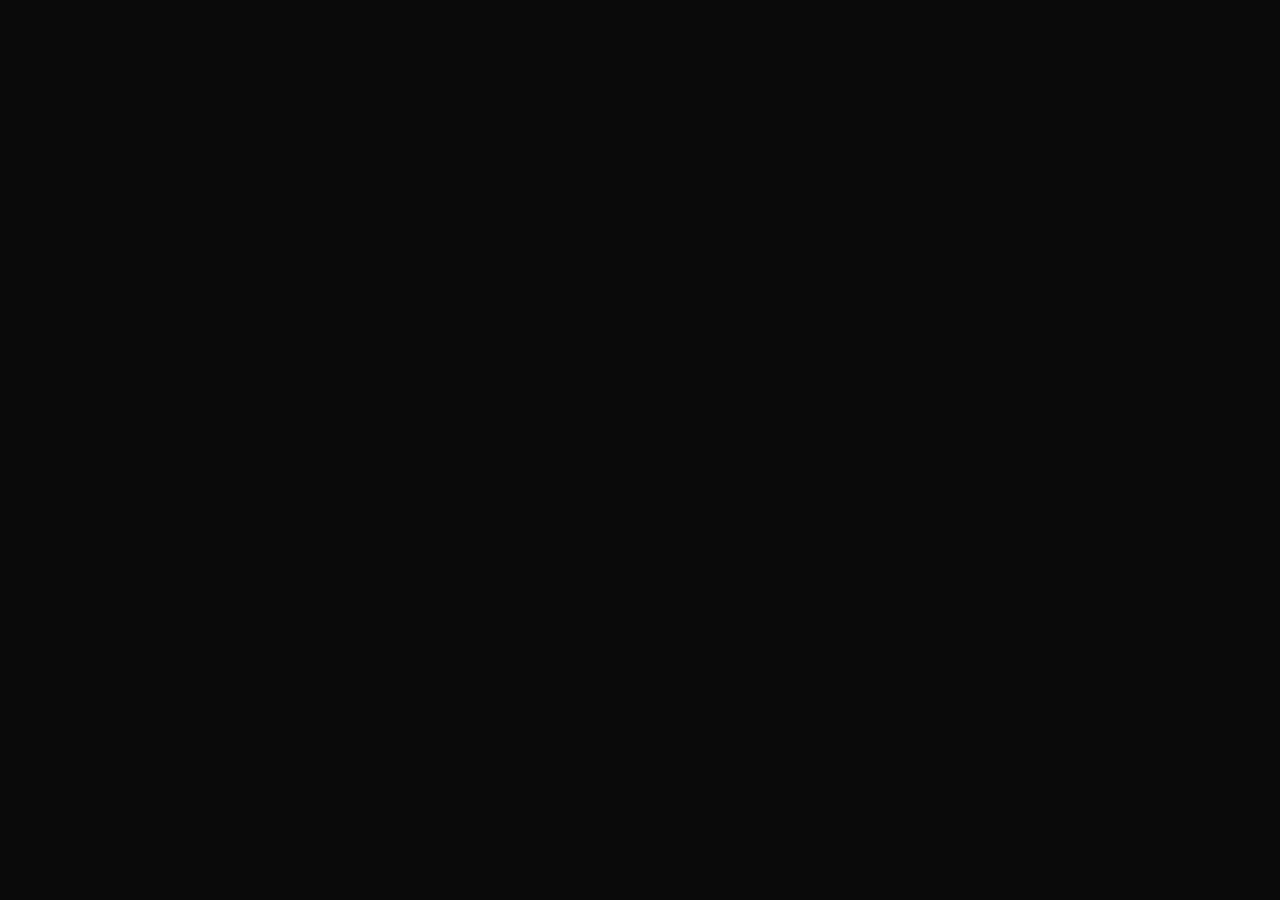
==== commit 3d204e62: "revert: desfaz landing page v2 no portfolio e restaura a versao original (cases Mesa Viva + Aura Pos" ====
--- a/index.html
+++ b/index.html
@@ -1,51 +1,69 @@
 <!DOCTYPE html>
-<html lang="pt-BR" class="scroll-smooth">
+<html lang="pt-BR" data-theme="dark">
 <head>
 <meta charset="UTF-8" />
-<meta name="viewport" content="width=device-width, initial-scale=1, viewport-fit=cover" />
-<meta name="theme-color" content="#090D16" />
-
-<title>Wesley Carvalho · Engenheiro de Software Full Stack & IA</title>
-<meta name="description" content="Engenheiro de software full stack e arquiteto de soluções em Fortaleza/CE. Construo produtos escaláveis e resilientes — do modelo de IA ao deploy em produção. Fity e DiáriaLog em produção." />
-<meta name="keywords" content="wesley carvalho, engenheiro full stack, arquiteto de software, IA aplicada, automação, next.js, supabase, react, docker, fortaleza, open to work" />
+<meta name="viewport" content="width=device-width, initial-scale=1.0, viewport-fit=cover" />
+<meta name="theme-color" content="#0A0A0B" />
+
+<title>Wesley Carvalho · Desenvolvedor Full Stack & IA · Open to Work</title>
+<meta name="description" content="Desenvolvedor full stack em Fortaleza. Construo landing pages de alta conversão, MVPs, automações WhatsApp + IA. De ideia a negócio digital funcionando." />
+<meta name="keywords" content="wesley carvalho, desenvolvedor full stack, fortaleza, ia, whatsapp bot, next.js, supabase, low-code, no-code, landing page, mvp, ia, open to work" />
 <meta name="author" content="Wesley Carvalho" />
 <link rel="canonical" href="https://wesleycarvalho.vercel.app" />
 
+<!-- Open Graph (LinkedIn-friendly) -->
 <meta property="og:type" content="profile" />
 <meta property="og:locale" content="pt_BR" />
-<meta property="og:site_name" content="Wesley Carvalho" />
-<meta property="og:title" content="Wesley Carvalho · Engenheiro de Software Full Stack & IA" />
-<meta property="og:description" content="Desenvolvendo sistemas escaláveis, resilientes e focados em experiência de usuário. Do modelo de IA ao deploy em produção." />
+<meta property="og:title" content="Wesley Carvalho · Desenvolvedor Full Stack & IA" />
+<meta property="og:description" content="De ideia a negócio digital lucrativo. Construo produtos que vendem, não só que existem." />
 <meta property="og:image" content="https://wesleycarvalho.vercel.app/images/og-preview-v7.jpg" />
 <meta property="og:image:width" content="1200" />
 <meta property="og:image:height" content="630" />
+<meta property="og:image:alt" content="Wesley Carvalho — Desenvolvedor Full Stack & IA" />
+<meta property="og:image:type" content="image/jpeg" />
 <meta property="og:url" content="https://wesleycarvalho.vercel.app" />
 <meta property="profile:first_name" content="Wesley" />
 <meta property="profile:last_name" content="Carvalho" />
 
+<!-- Twitter -->
 <meta name="twitter:card" content="summary_large_image" />
-<meta name="twitter:title" content="Wesley Carvalho · Engenheiro de Software Full Stack & IA" />
-<meta name="twitter:description" content="Desenvolvendo sistemas escaláveis, resilientes e focados em experiência de usuário." />
+<meta name="twitter:title" content="Wesley Carvalho · Dev Full Stack & IA" />
+<meta name="twitter:description" content="De ideia a negócio digital lucrativo. Construo produtos que vendem, não só que existem." />
 <meta name="twitter:image" content="https://wesleycarvalho.vercel.app/images/og-preview-v7.jpg" />
-
-<link rel="icon" href="data:image/svg+xml,%3Csvg xmlns='http://www.w3.org/2000/svg' viewBox='0 0 100 100'%3E%3Crect width='100' height='100' rx='22' fill='%2384CC16'/%3E%3Ctext y='.92em' x='50' text-anchor='middle' font-size='78' font-family='system-ui,sans-serif' font-weight='800' fill='%23090D16'%3EW%3C/text%3E%3C/svg%3E" />
-
+<meta name="twitter:image:alt" content="Wesley Carvalho — Desenvolvedor Full Stack & IA" />
+
+<!-- Favicon -->
+<link rel="icon" href="data:image/svg+xml,%3Csvg xmlns='http://www.w3.org/2000/svg' viewBox='0 0 100 100'%3E%3Crect width='100' height='100' rx='20' fill='%2384CC16'/%3E%3Ctext y='.9em' x='50' text-anchor='middle' font-size='80' font-family='sans-serif' font-weight='800' fill='%230A0A0B'%3EW%3C/text%3E%3C/svg%3E" />
+
+<!-- Fonts -->
 <link rel="preconnect" href="https://fonts.googleapis.com" />
 <link rel="preconnect" href="https://fonts.gstatic.com" crossorigin />
 <link href="https://fonts.googleapis.com/css2?family=Inter:wght@300;400;500;600;700&family=Plus+Jakarta+Sans:wght@500;600;700;800&family=JetBrains+Mono:wght@400;500;600&display=swap" rel="stylesheet" />
 
-<link rel="stylesheet" href="assets/tailwind.css" />
-
+<!-- Schema.org Person -->
 <script type="application/ld+json">
 {
   "@context": "https://schema.org",
   "@type": "Person",
   "name": "Wesley Carvalho",
-  "jobTitle": "Engenheiro de Software Full Stack · Arquiteto de Soluções",
-  "description": "Engenheiro de software full stack e arquiteto de soluções em Fortaleza/CE. Constrói produtos escaláveis e resilientes do modelo de IA ao deploy em produção.",
-  "url": "https://wesleycarvalho.vercel.app",
+  "jobTitle": "Desenvolvedor Full Stack · IA & Automação",
+  "description": "Desenvolvedor full stack em Fortaleza. Construo landing pages de alta conversão, MVPs, automações WhatsApp + IA.",
+  "url": "https://wesleycarvalho.dev/",
   "image": "https://wesleycarvalho.vercel.app/images/og-preview-v7.jpg",
-  "knowsAbout": ["Full Stack Development","Artificial Intelligence","System Architecture","Next.js","React","TypeScript","Node.js","Supabase","PostgreSQL","Docker","CI/CD","WhatsApp Automation","Product Engineering"],
+  "knowsAbout": [
+    "Product Development",
+    "Landing Pages",
+    "WhatsApp Automation",
+    "AI Integration",
+    "JavaScript",
+    "TypeScript",
+    "SQL",
+    "Low-Code",
+    "SaaS",
+    "Inteligência Artificial",
+    "Next.js",
+    "Supabase"
+  ],
   "alumniOf": "Universidade de Fortaleza - UNIFOR",
   "address": {
     "@type": "PostalAddress",
@@ -55,988 +73,1596 @@
   },
   "sameAs": [
     "https://github.com/Meckwes",
-    "https://www.linkedin.com/in/wesleyr-carvalho",
     "https://wa.me/5541984898998"
   ]
 }
 </script>
-</head>
-
-<body class="relative min-h-screen overflow-x-hidden">
-
-<!-- ============================== HEADER ============================== -->
-<header id="site-header" class="fixed inset-x-0 top-0 z-50 transition-all duration-300">
-  <div class="container-x">
-    <div id="nav-shell" class="mt-3 flex items-center justify-between gap-4 rounded-2xl border border-transparent px-4 py-3 transition-all duration-300">
-      <!-- Logo -->
-      <a href="#topo" class="group flex items-center gap-3" aria-label="Wesley Carvalho — início">
-        <span class="relative grid h-10 w-10 place-items-center rounded-xl bg-gradient-to-br from-brand-bright to-brand-dark font-display text-sm font-extrabold tracking-tightest text-ink-950 shadow-[0_8px_26px_-6px_rgba(132,204,22,.7)] transition-transform duration-300 group-hover:scale-105">
-          WC
-          <span class="absolute inset-0 rounded-xl ring-1 ring-inset ring-white/25"></span>
-        </span>
-        <span class="hidden font-display text-base font-bold tracking-tightest sm:block">
-          Wesley<span class="text-brand">.</span>
-        </span>
-      </a>
-
-      <!-- Nav desktop -->
-      <nav class="hidden items-center gap-1 lg:flex" aria-label="Navegação principal">
-        <a href="#sobre"    class="rounded-lg px-3.5 py-2 text-sm font-medium text-slate-400 transition-colors hover:text-white">Sobre Mim</a>
-        <a href="#expertise" class="rounded-lg px-3.5 py-2 text-sm font-medium text-slate-400 transition-colors hover:text-white">Expertise &amp; Stack</a>
-        <a href="#cases"    class="rounded-lg px-3.5 py-2 text-sm font-medium text-slate-400 transition-colors hover:text-white">Projetos &amp; Cases</a>
-        <a href="#experiencia" class="rounded-lg px-3.5 py-2 text-sm font-medium text-slate-400 transition-colors hover:text-white">Experiência</a>
-        <a href="#contato"  class="rounded-lg px-3.5 py-2 text-sm font-medium text-slate-400 transition-colors hover:text-white">Contato</a>
-      </nav>
-
-      <!-- Ações -->
-      <div class="flex items-center gap-2">
-        <span class="hidden items-center gap-2 rounded-full border border-brand-line bg-brand-soft px-3 py-1.5 font-mono text-2xs text-brand xl:inline-flex">
-          <span class="h-1.5 w-1.5 animate-pulse-dot rounded-full bg-brand"></span>
-          Disponível para novos projetos
-        </span>
-        <a href="cv/wesley-carvalho-cv.pdf" download class="btn btn-outline hidden px-4 py-2 text-xs sm:inline-flex">
-          <svg width="14" height="14" viewBox="0 0 24 24" fill="none" stroke="currentColor" stroke-width="2" stroke-linecap="round" stroke-linejoin="round" aria-hidden="true"><path d="M21 15v4a2 2 0 0 1-2 2H5a2 2 0 0 1-2-2v-4"/><polyline points="7 10 12 15 17 10"/><line x1="12" y1="15" x2="12" y2="3"/></svg>
-          Baixar currículo
-        </a>
-        <button id="menu-toggle" class="grid h-10 w-10 place-items-center rounded-xl border border-white/10 bg-white/[0.04] text-slate-200 transition-colors hover:border-brand-line hover:text-brand lg:hidden" aria-label="Abrir menu" aria-expanded="false" aria-controls="mobile-nav">
-          <svg width="18" height="18" viewBox="0 0 24 24" fill="none" stroke="currentColor" stroke-width="2" stroke-linecap="round" aria-hidden="true"><line x1="3" y1="6" x2="21" y2="6"/><line x1="3" y1="12" x2="21" y2="12"/><line x1="3" y1="18" x2="21" y2="18"/></svg>
-        </button>
-      </div>
-    </div>
-
-    <!-- Menu mobile -->
-    <nav id="mobile-nav" class="mt-2 hidden overflow-hidden rounded-2xl border border-white/10 bg-ink-900/95 p-2 backdrop-blur-xl lg:hidden" aria-label="Navegação mobile">
-      <a href="#sobre"      class="block rounded-xl px-4 py-3 text-sm font-medium text-slate-300 transition-colors hover:bg-white/5 hover:text-white">Sobre Mim</a>
-      <a href="#expertise"  class="block rounded-xl px-4 py-3 text-sm font-medium text-slate-300 transition-colors hover:bg-white/5 hover:text-white">Expertise &amp; Stack</a>
-      <a href="#cases"      class="block rounded-xl px-4 py-3 text-sm font-medium text-slate-300 transition-colors hover:bg-white/5 hover:text-white">Projetos &amp; Cases</a>
-      <a href="#experiencia" class="block rounded-xl px-4 py-3 text-sm font-medium text-slate-300 transition-colors hover:bg-white/5 hover:text-white">Experiência</a>
-      <a href="#contato"    class="block rounded-xl px-4 py-3 text-sm font-medium text-slate-300 transition-colors hover:bg-white/5 hover:text-white">Contato</a>
-      <div class="my-1 h-px bg-white/8"></div>
-      <a href="cv/wesley-carvalho-cv.pdf" download class="flex items-center gap-2 rounded-xl px-4 py-3 text-sm font-medium text-brand">
-        <svg width="15" height="15" viewBox="0 0 24 24" fill="none" stroke="currentColor" stroke-width="2" stroke-linecap="round" stroke-linejoin="round" aria-hidden="true"><path d="M21 15v4a2 2 0 0 1-2 2H5a2 2 0 0 1-2-2v-4"/><polyline points="7 10 12 15 17 10"/><line x1="12" y1="15" x2="12" y2="3"/></svg>
-        Baixar currículo (PDF)
-      </a>
-      <span class="mt-1 flex items-center gap-2 px-4 py-3 font-mono text-2xs text-brand">
-        <span class="h-1.5 w-1.5 animate-pulse-dot rounded-full bg-brand"></span>
-        Disponível para novos projetos
-      </span>
-    </nav>
-  </div>
-</header>
-
-<main id="topo">
-
-<!-- ============================== HERO ============================== -->
-<section class="relative overflow-hidden pt-32 pb-20 sm:pt-40 sm:pb-28">
-  <div class="pointer-events-none absolute inset-0 bg-halo"></div>
-  <div class="pointer-events-none absolute inset-0 bg-grid"></div>
-
-  <div class="container-x relative">
-    <div class="grid items-center gap-14 lg:grid-cols-[1.15fr_.85fr] lg:gap-16">
-
-      <!-- Coluna de texto -->
-      <div>
-        <span class="eyebrow animate-fade-in">Engenheiro de Software Full Stack &amp; Arquiteto de Soluções</span>
-
-        <h1 class="mt-6 text-[clamp(2.35rem,6.2vw,4.4rem)] leading-[1.03]">
-          Desenvolvendo sistemas
-          <span class="text-gradient">escaláveis, resilientes</span>
-          e focados em experiência de usuário.
-        </h1>
-
-        <p class="mt-7 max-w-xl text-base leading-relaxed text-slate-400 sm:text-lg">
-          Especialista em transformar lógicas complexas e rotinas de logística — como as da
-          <span class="font-medium text-slate-200">Amazon e Shopee</span> — em aplicações web
-          elegantes, performáticas e intuitivas. Do modelo de IA ao deploy em produção.
-        </p>
-
-        <div class="mt-9 flex flex-wrap items-center gap-3">
-          <a href="#cases" class="btn btn-primary">
-            Explorar portfólio
-            <svg width="16" height="16" viewBox="0 0 24 24" fill="none" stroke="currentColor" stroke-width="2.5" stroke-linecap="round" stroke-linejoin="round" aria-hidden="true"><line x1="5" y1="12" x2="19" y2="12"/><polyline points="12 5 19 12 12 19"/></svg>
-          </a>
-          <a href="https://wa.me/5541984898998?text=Oi%20Wesley!%20Vi%20seu%20portf%C3%B3lio%20e%20quero%20conversar%20sobre%20um%20projeto." target="_blank" rel="noopener" class="btn btn-ghost">
-            <svg width="17" height="17" viewBox="0 0 24 24" fill="currentColor" aria-hidden="true"><path d="M17.472 14.382c-.297-.149-1.758-.867-2.03-.967-.273-.099-.471-.148-.67.15-.197.297-.767.966-.94 1.164-.173.199-.347.223-.644.075-.297-.15-1.255-.463-2.39-1.475-.883-.788-1.48-1.761-1.653-2.059-.173-.297-.018-.458.13-.606.134-.133.298-.347.446-.52.149-.174.198-.298.298-.497.099-.198.05-.371-.025-.52-.075-.149-.669-1.612-.916-2.207-.242-.579-.487-.5-.669-.51-.173-.008-.371-.01-.57-.01-.198 0-.52.074-.792.372-.272.297-1.04 1.016-1.04 2.479 0 1.462 1.065 2.875 1.213 3.074.149.198 2.096 3.2 5.077 4.487.709.306 1.262.489 1.694.625.712.227 1.36.195 1.871.118.571-.085 1.758-.719 2.006-1.413.248-.694.248-1.289.173-1.413-.074-.124-.272-.198-.57-.347m-5.421 7.403h-.004a9.87 9.87 0 0 1-5.031-1.378l-.361-.214-3.741.982.998-3.648-.235-.374a9.86 9.86 0 0 1-1.51-5.26c.001-5.45 4.436-9.884 9.888-9.884 2.64 0 5.122 1.03 6.988 2.898a9.825 9.825 0 0 1 2.893 6.994c-.003 5.45-4.437 9.884-9.885 9.884m8.413-18.297A11.815 11.815 0 0 0 12.05 0C5.495 0 .16 5.335.157 11.892c0 2.096.547 4.142 1.588 5.945L.057 24l6.305-1.654A11.882 11.882 0 0 0 12.045 23.794h.005c6.554 0 11.89-5.335 11.893-11.893a11.821 11.821 0 0 0-3.48-8.413z"/></svg>
-            Falar no WhatsApp
-          </a>
-          <a href="https://www.linkedin.com/in/wesleyr-carvalho" target="_blank" rel="noopener" class="btn btn-ghost">
-            <svg width="17" height="17" viewBox="0 0 24 24" fill="currentColor" aria-hidden="true"><path d="M20.447 20.452h-3.554v-5.569c0-1.328-.027-3.037-1.852-3.037-1.853 0-2.136 1.445-2.136 2.939v5.667H9.351V9h3.414v1.561h.046c.477-.9 1.637-1.85 3.37-1.85 3.601 0 4.267 2.37 4.267 5.455v6.286zM5.337 7.433c-1.144 0-2.063-.926-2.063-2.065 0-1.138.92-2.063 2.063-2.063 1.14 0 2.064.925 2.064 2.063 0 1.139-.925 2.065-2.064 2.065zm1.782 13.019H3.555V9h3.564v11.452zM22.225 0H1.771C.792 0 0 .774 0 1.729v20.542C0 23.227.792 24 1.771 24h20.451C23.2 24 24 23.227 24 22.271V1.729C24 .774 23.2 0 22.222 0h.003z"/></svg>
-            LinkedIn
-          </a>
-        </div>
-
-        <!-- Métricas -->
-        <dl class="mt-12 grid max-w-xl grid-cols-3 gap-4 border-t border-white/10 pt-8">
-          <div>
-            <dt class="font-mono text-2xs uppercase tracking-[0.14em] text-slate-500">Projetos em produção</dt>
-            <dd class="mt-2 font-display text-2xl font-extrabold text-brand sm:text-3xl"><span class="counter" data-target="6">0</span>+</dd>
-          </div>
-          <div>
-            <dt class="font-mono text-2xs uppercase tracking-[0.14em] text-slate-500">SaaS com usuário pagante</dt>
-            <dd class="mt-2 font-display text-2xl font-extrabold text-brand sm:text-3xl"><span class="counter" data-target="1">0</span></dd>
-          </div>
-          <div>
-            <dt class="font-mono text-2xs uppercase tracking-[0.14em] text-slate-500">Custo de infraestrutura</dt>
-            <dd class="mt-2 font-display text-2xl font-extrabold text-brand sm:text-3xl">R$ 0</dd>
-          </div>
-        </dl>
-      </div>
-
-      <!-- Coluna visual -->
-      <div class="relative mx-auto w-full max-w-sm lg:max-w-none">
-        <div class="absolute -inset-6 rounded-[2.5rem] bg-gradient-to-br from-brand/22 via-transparent to-ember/15 blur-2xl" aria-hidden="true"></div>
-
-        <div class="card-surface relative overflow-hidden !rounded-[1.75rem] p-2">
-          <div class="relative overflow-hidden rounded-[1.4rem] bg-ink-850">
-            <img src="images/wesley-photo.webp" alt="Wesley Carvalho — Engenheiro de Software Full Stack" class="h-full w-full object-cover" width="720" height="900" loading="eager" decoding="async" />
-            <div class="absolute inset-0 bg-gradient-to-t from-ink-950 via-ink-950/25 to-transparent" aria-hidden="true"></div>
-            <div class="absolute inset-x-3 bottom-3 rounded-2xl border border-white/10 bg-ink-950/75 p-4 backdrop-blur-xl">
-              <p class="font-mono text-xs font-semibold text-brand">Wesley Carvalho</p>
-              <p class="mt-1 font-mono text-2xs leading-relaxed text-slate-400">
-                Engenheiro de Software Full Stack<br />IA aplicada · Automação · Infra
-              </p>
-            </div>
-          </div>
-        </div>
-
-        <!-- Cards flutuantes -->
-        <div class="absolute -left-3 top-10 hidden animate-float-y rounded-2xl border border-white/10 bg-ink-900/90 p-3.5 shadow-lift backdrop-blur-xl sm:block">
-          <div class="flex items-center gap-3">
-            <span class="grid h-9 w-9 place-items-center rounded-lg bg-brand-soft text-brand">
-              <svg width="17" height="17" viewBox="0 0 24 24" fill="none" stroke="currentColor" stroke-width="2" stroke-linecap="round" stroke-linejoin="round" aria-hidden="true"><path d="M13 2 3 14h9l-1 8 10-12h-9l1-8z"/></svg>
-            </span>
-            <div>
-              <p class="text-sm font-semibold leading-tight">Fity em produção</p>
-              <p class="font-mono text-2xs text-slate-500">SaaS de IA no WhatsApp</p>
-            </div>
-          </div>
-        </div>
-
-        <div class="absolute -bottom-6 -right-2 hidden animate-float-y rounded-2xl border border-white/10 bg-ink-900/90 p-3.5 shadow-lift backdrop-blur-xl sm:block" style="animation-delay:-2.5s">
-          <div class="flex items-center gap-3">
-            <span class="grid h-9 w-9 place-items-center rounded-lg bg-ember-soft text-ember">
-              <svg width="17" height="17" viewBox="0 0 24 24" fill="none" stroke="currentColor" stroke-width="2" stroke-linecap="round" stroke-linejoin="round" aria-hidden="true"><path d="M12 22s8-4 8-10V5l-8-3-8 3v7c0 6 8 10 8 10z"/></svg>
-            </span>
-            <div>
-              <p class="text-sm font-semibold leading-tight">Auto-restart em 3 camadas</p>
-              <p class="font-mono text-2xs text-slate-500">Recupera sozinho após queda de energia</p>
-            </div>
-          </div>
-        </div>
-      </div>
-    </div>
-  </div>
-
-  <!-- Marquee de stack -->
-  <div class="relative mt-20 border-y border-white/10 bg-white/[0.015] py-5">
-    <div class="marquee-mask flex overflow-hidden">
-      <div class="flex shrink-0 animate-marquee items-center gap-3 pr-3">
-        <span class="chip"><span class="chip-dot"></span>React</span>
-        <span class="chip"><span class="chip-dot"></span>Next.js</span>
-        <span class="chip"><span class="chip-dot"></span>TypeScript</span>
-        <span class="chip"><span class="chip-dot"></span>Node.js</span>
-        <span class="chip"><span class="chip-dot"></span>Python</span>
-        <span class="chip"><span class="chip-dot"></span>PostgreSQL</span>
-        <span class="chip"><span class="chip-dot"></span>Supabase</span>
-        <span class="chip"><span class="chip-dot"></span>Docker</span>
-        <span class="chip"><span class="chip-dot"></span>Tailwind CSS</span>
-        <span class="chip"><span class="chip-dot"></span>AWS</span>
-        <span class="chip"><span class="chip-dot"></span>GitHub Actions</span>
-        <span class="chip"><span class="chip-dot"></span>WhatsApp API</span>
-        <span class="chip"><span class="chip-dot"></span>Gemini AI</span>
-        <span class="chip"><span class="chip-dot"></span>Vercel</span>
-        <span class="chip"><span class="chip-dot"></span>Oracle Cloud</span>
-      </div>
-      <div class="flex shrink-0 animate-marquee items-center gap-3 pr-3" aria-hidden="true">
-        <span class="chip"><span class="chip-dot"></span>React</span>
-        <span class="chip"><span class="chip-dot"></span>Next.js</span>
-        <span class="chip"><span class="chip-dot"></span>TypeScript</span>
-        <span class="chip"><span class="chip-dot"></span>Node.js</span>
-        <span class="chip"><span class="chip-dot"></span>Python</span>
-        <span class="chip"><span class="chip-dot"></span>PostgreSQL</span>
-        <span class="chip"><span class="chip-dot"></span>Supabase</span>
-        <span class="chip"><span class="chip-dot"></span>Docker</span>
-        <span class="chip"><span class="chip-dot"></span>Tailwind CSS</span>
-        <span class="chip"><span class="chip-dot"></span>AWS</span>
-        <span class="chip"><span class="chip-dot"></span>GitHub Actions</span>
-        <span class="chip"><span class="chip-dot"></span>WhatsApp API</span>
-        <span class="chip"><span class="chip-dot"></span>Gemini AI</span>
-        <span class="chip"><span class="chip-dot"></span>Vercel</span>
-        <span class="chip"><span class="chip-dot"></span>Oracle Cloud</span>
+
+<style>
+  /* =========================================================
+     DESIGN TOKENS
+     ========================================================= */
+  :root {
+    --bg-0: #0A0A0B;
+    --bg-1: #131316;
+    --bg-2: #1C1C20;
+    --bg-3: #27272A;
+    --border: #2A2A2E;
+    --border-soft: rgba(255, 255, 255, 0.06);
+    --text: #FAFAFA;
+    --text-2: #A1A1AA;
+    --text-3: #71717A;
+    --lime: #84CC16;
+    --lime-bright: #A3E635;
+    --lime-soft: rgba(132, 204, 22, 0.12);
+    --lime-glow: rgba(132, 204, 22, 0.35);
+    --orange: #F97316;
+    --orange-soft: rgba(249, 115, 22, 0.12);
+    --blue: #3B82F6;
+    --blue-soft: rgba(59, 130, 246, 0.12);
+    --gradient-lime: linear-gradient(135deg, #84CC16 0%, #65A30D 100%);
+    --gradient-hero: radial-gradient(ellipse 80% 60% at top, rgba(132, 204, 22, 0.14) 0%, transparent 60%);
+    --shadow-glow: 0 0 80px rgba(132, 204, 22, 0.2);
+    --radius-sm: 8px;
+    --radius-md: 12px;
+    --radius-lg: 20px;
+    --radius-xl: 28px;
+    --container: 1200px;
+    --ease: cubic-bezier(0.4, 0, 0.2, 1);
+  }
+
+  /* =========================================================
+     RESET
+     ========================================================= */
+  *, *::before, *::after { box-sizing: border-box; margin: 0; padding: 0; }
+  html { scroll-behavior: smooth; -webkit-text-size-adjust: 100%; }
+  body {
+    font-family: 'Inter', system-ui, -apple-system, sans-serif;
+    background: var(--bg-0);
+    color: var(--text);
+    line-height: 1.6;
+    -webkit-font-smoothing: antialiased;
+    overflow-x: hidden;
+  }
+  img { max-width: 100%; display: block; height: auto; }
+  a { color: inherit; text-decoration: none; }
+  button { font-family: inherit; cursor: pointer; border: none; background: none; color: inherit; }
+
+  .display-font { font-family: 'Plus Jakarta Sans', sans-serif; }
+  .mono { font-family: 'JetBrains Mono', monospace; }
+
+  h1, h2, h3, h4 { font-family: 'Plus Jakarta Sans', sans-serif; line-height: 1.1; font-weight: 700; letter-spacing: -0.02em; }
+  h1 { font-size: clamp(2.8rem, 7vw, 5.5rem); }
+  h2 { font-size: clamp(2rem, 4.5vw, 3.4rem); }
+  h3 { font-size: clamp(1.2rem, 2vw, 1.5rem); font-weight: 600; }
+  p { color: var(--text-2); }
+
+  .container { max-width: var(--container); margin: 0 auto; padding: 0 24px; }
+
+  .text-lime { color: var(--lime); }
+  .text-orange { color: var(--orange); }
+  .gradient-text {
+    background: var(--gradient-lime);
+    -webkit-background-clip: text;
+    -webkit-text-fill-color: transparent;
+    background-clip: text;
+    display: inline-block;
+    padding: 0.05em 0;
+  }
+
+  /* =========================================================
+     OPEN TO WORK BADGE
+     ========================================================= */
+  .otw-badge {
+    display: inline-flex;
+    align-items: center;
+    gap: 8px;
+    padding: 6px 14px 6px 12px;
+    background: rgba(132, 204, 22, 0.08);
+    border: 1px solid var(--lime);
+    border-radius: 999px;
+    font-size: 0.82rem;
+    font-weight: 600;
+    color: var(--lime);
+    margin-bottom: 24px;
+    font-family: 'JetBrains Mono', monospace;
+    box-shadow: 0 0 0 4px rgba(132, 204, 22, 0.05), 0 4px 12px rgba(132, 204, 22, 0.1);
+  }
+  .otw-badge-dot {
+    width: 10px;
+    height: 10px;
+    border-radius: 50%;
+    background: var(--lime);
+    box-shadow: 0 0 8px var(--lime);
+    animation: pulse 1.6s ease-in-out infinite;
+  }
+
+  /* =========================================================
+     BUTTONS
+     ========================================================= */
+  .btn {
+    display: inline-flex;
+    align-items: center;
+    gap: 10px;
+    padding: 14px 24px;
+    border-radius: 999px;
+    font-weight: 600;
+    font-size: 0.95rem;
+    transition: all 0.3s var(--ease);
+    cursor: pointer;
+    white-space: nowrap;
+    font-family: 'Inter', sans-serif;
+  }
+  .btn-primary {
+    background: var(--lime);
+    color: #0A0A0B;
+    box-shadow: 0 8px 24px rgba(132, 204, 22, 0.25);
+  }
+  .btn-primary:hover {
+    background: var(--lime-bright);
+    transform: translateY(-2px);
+    box-shadow: 0 12px 32px rgba(132, 204, 22, 0.4);
+  }
+  .btn-secondary {
+    background: var(--bg-2);
+    color: var(--text);
+    border: 1px solid var(--border);
+  }
+  .btn-secondary:hover {
+    background: var(--bg-3);
+    border-color: var(--text-3);
+    transform: translateY(-2px);
+  }
+  .btn-ghost {
+    color: var(--text);
+    border: 1px solid var(--border);
+  }
+  .btn-ghost:hover {
+    border-color: var(--lime);
+    color: var(--lime);
+  }
+  .btn-arrow { transition: transform 0.3s var(--ease); }
+  .btn:hover .btn-arrow { transform: translateX(4px); }
+
+  /* =========================================================
+     HEADER
+     ========================================================= */
+  .site-header {
+    position: fixed;
+    top: 0;
+    left: 0;
+    right: 0;
+    z-index: 100;
+    padding: 18px 0;
+    transition: padding 0.3s var(--ease), background-color 0.3s var(--ease), border-color 0.3s var(--ease);
+  }
+  .site-header.scrolled {
+    background: rgba(10, 10, 11, 0.97);
+    border-bottom: 1px solid var(--border-soft);
+    padding: 12px 0;
+  }
+  .site-header .container {
+    display: flex;
+    align-items: center;
+    justify-content: space-between;
+    gap: 24px;
+  }
+  .logo {
+    display: flex;
+    align-items: center;
+    gap: 10px;
+    font-family: 'Plus Jakarta Sans', sans-serif;
+    font-size: 1.3rem;
+    font-weight: 700;
+    letter-spacing: -0.02em;
+  }
+  .logo-mark {
+    width: 32px;
+    height: 32px;
+    border-radius: 8px;
+    background: var(--lime);
+    color: var(--bg-0);
+    display: grid;
+    place-items: center;
+    font-weight: 800;
+    font-size: 1.05rem;
+  }
+  .nav { display: flex; gap: 28px; align-items: center; }
+  .nav a {
+    color: var(--text-2);
+    font-weight: 500;
+    font-size: 0.92rem;
+    transition: color 0.2s var(--ease);
+  }
+  .nav a:hover { color: var(--text); }
+  .nav-icon-btn {
+    display: grid;
+    place-items: center;
+    width: 36px;
+    height: 36px;
+    border-radius: 50%;
+    background: var(--bg-2);
+    color: var(--text-2);
+    border: 1px solid var(--border-soft);
+    transition: all 0.2s var(--ease);
+  }
+  .nav-icon-btn:hover { color: var(--lime); border-color: var(--lime); transform: translateY(-1px); }
+  .nav-icon-btn svg { width: 16px; height: 16px; }
+  .nav-cta {
+    display: inline-flex;
+    align-items: center;
+    gap: 8px;
+    padding: 10px 18px;
+    background: var(--lime);
+    color: #0A0A0B !important;
+    border-radius: 999px;
+    font-weight: 600;
+    font-size: 0.92rem;
+    transition: all 0.2s var(--ease);
+    text-decoration: none;
+    box-shadow: 0 8px 24px rgba(132, 204, 22, 0.25);
+  }
+  .nav-cta:visited { color: #0A0A0B !important; }
+  .nav-cta:hover {
+    color: #0A0A0B !important;
+    background: var(--lime-bright);
+    transform: translateY(-1px);
+    box-shadow: 0 12px 32px rgba(132, 204, 22, 0.4);
+  }
+
+  .menu-toggle {
+    display: none;
+    width: 40px;
+    height: 40px;
+    border-radius: 10px;
+    background: var(--bg-2);
+    color: var(--text);
+    place-items: center;
+    border: 1px solid var(--border);
+  }
+  .menu-toggle span {
+    display: block;
+    width: 18px;
+    height: 2px;
+    background: var(--text);
+    position: relative;
+    transition: all 0.3s var(--ease);
+  }
+  .menu-toggle span::before,
+  .menu-toggle span::after {
+    content: '';
+    position: absolute;
+    left: 0;
+    width: 18px;
+    height: 2px;
+    background: var(--text);
+    transition: all 0.3s var(--ease);
+  }
+  .menu-toggle span::before { top: -6px; }
+  .menu-toggle span::after { top: 6px; }
+  .menu-toggle.active span { background: transparent; }
+  .menu-toggle.active span::before { top: 0; transform: rotate(45deg); }
+  .menu-toggle.active span::after { top: 0; transform: rotate(-45deg); }
+
+  /* =========================================================
+     HERO
+     ========================================================= */
+  .hero {
+    position: relative;
+    min-height: 100vh;
+    min-height: 100dvh;
+    display: flex;
+    align-items: center;
+    padding: 130px 0 80px;
+    overflow: hidden;
+  }
+  .hero::before {
+    content: '';
+    position: absolute;
+    inset: 0;
+    background: var(--gradient-hero);
+    pointer-events: none;
+  }
+  .hero::after {
+    content: '';
+    position: absolute;
+    top: 0; left: 0; right: 0; bottom: 0;
+    background-image:
+      linear-gradient(rgba(132, 204, 22, 0.04) 1px, transparent 1px),
+      linear-gradient(90deg, rgba(132, 204, 22, 0.04) 1px, transparent 1px);
+    background-size: 56px 56px;
+    mask-image: radial-gradient(ellipse at center, black 30%, transparent 70%);
+    -webkit-mask-image: radial-gradient(ellipse at center, black 30%, transparent 70%);
+    pointer-events: none;
+  }
+  .hero .container {
+    position: relative;
+    z-index: 1;
+    display: grid;
+    grid-template-columns: 1.4fr 1fr;
+    gap: 60px;
+    align-items: center;
+  }
+  .hero h1 {
+    color: var(--text);
+    margin-bottom: 24px;
+  }
+  .hero h1 em {
+    font-style: italic;
+    background: linear-gradient(135deg, var(--lime) 0%, var(--orange) 100%);
+    -webkit-background-clip: text;
+    -webkit-text-fill-color: transparent;
+    background-clip: text;
+    display: inline-block;
+    padding: 0.05em 0;
+    line-height: 1.3;
+  }
+  .hero-sub {
+    font-size: clamp(1.05rem, 1.6vw, 1.2rem);
+    color: var(--text-2);
+    margin-bottom: 40px;
+    max-width: 540px;
+    line-height: 1.6;
+  }
+  .hero-cta {
+    display: flex;
+    gap: 12px;
+    flex-wrap: wrap;
+    margin-bottom: 48px;
+  }
+  .hero-meta {
+    display: flex;
+    gap: 32px;
+    flex-wrap: wrap;
+  }
+  .hero-meta-item {
+    display: flex;
+    align-items: center;
+    gap: 10px;
+  }
+  .hero-meta-num {
+    font-family: 'Plus Jakarta Sans', sans-serif;
+    font-size: 1.6rem;
+    font-weight: 700;
+    color: var(--lime);
+    line-height: 1;
+  }
+  .hero-meta-label {
+    font-size: 0.82rem;
+    color: var(--text-3);
+    line-height: 1.2;
+  }
+
+  .hero-visual {
+    position: relative;
+  }
+  .hero-photo {
+    position: relative;
+    width: 100%;
+    aspect-ratio: 4/5;
+    border-radius: var(--radius-xl);
+    overflow: hidden;
+    background: var(--bg-2);
+    box-shadow: 0 20px 80px rgba(132, 204, 22, 0.15), 0 8px 32px rgba(0, 0, 0, 0.4);
+  }
+  .hero-photo img {
+    width: 100%;
+    height: 100%;
+    object-fit: cover;
+    filter: contrast(1.05) saturate(1.05);
+  }
+  .hero-photo::after {
+    content: '';
+    position: absolute;
+    inset: 0;
+    background: linear-gradient(180deg, transparent 50%, rgba(10, 10, 11, 0.6));
+  }
+  .hero-photo-tag {
+    position: absolute;
+    bottom: 20px;
+    left: 20px;
+    right: 20px;
+    background: rgba(10, 10, 11, 0.75);
+    backdrop-filter: blur(12px);
+    -webkit-backdrop-filter: blur(12px);
+    border: 1px solid var(--border-soft);
+    border-radius: var(--radius-md);
+    padding: 14px 18px;
+    z-index: 5;
+  }
+  .hero-photo-tag-name {
+    font-family: 'JetBrains Mono', monospace;
+    font-size: 1rem;
+    font-weight: 600;
+    color: var(--lime);
+    line-height: 1.15;
+  }
+  .hero-photo-tag-roles {
+    font-family: 'JetBrains Mono', monospace;
+    font-size: 0.68rem;
+    color: var(--lime);
+    opacity: 0.7;
+    line-height: 1.4;
+    margin-top: 4px;
+  }
+  .hero-photo-tag-sub {
+    font-family: 'JetBrains Mono', monospace;
+    font-size: 0.7rem;
+    color: var(--lime);
+    margin-top: 6px;
+    opacity: 0.5;
+    font-style: italic;
+  }
+  .floating-card {
+    position: absolute;
+    background: var(--bg-1);
+    border: 1px solid var(--border);
+    border-radius: var(--radius-md);
+    padding: 12px 16px;
+    box-shadow: 0 8px 32px rgba(0, 0, 0, 0.3);
+    display: flex;
+    align-items: center;
+    gap: 12px;
+    font-size: 0.85rem;
+    z-index: 2;
+  }
+  .floating-card-1 {
+    top: 24px;
+    right: -32px;
+    animation: float 4s ease-in-out infinite;
+  }
+  .floating-card-2 {
+    bottom: 180px;
+    left: -32px;
+    animation: float 4s 1.5s ease-in-out infinite;
+  }
+  .floating-icon {
+    width: 32px;
+    height: 32px;
+    border-radius: 8px;
+    display: grid;
+    place-items: center;
+    color: var(--text);
+  }
+  .floating-icon.lime { background: var(--lime-soft); color: var(--lime); }
+  .floating-icon.orange { background: var(--orange-soft); color: var(--orange); }
+  .floating-card strong { display: block; font-size: 0.95rem; }
+  .floating-card span { color: var(--text-3); font-size: 0.75rem; }
+  @keyframes float {
+    0%, 100% { transform: translateY(0); }
+    50% { transform: translateY(-10px); }
+  }
+  @keyframes pulse {
+    0%, 100% { opacity: 1; transform: scale(1); }
+    50% { opacity: 0.6; transform: scale(0.85); }
+  }
+
+  /* =========================================================
+     SECTIONS
+     ========================================================= */
+  section { padding: 100px 0; position: relative; }
+  .section-eyebrow {
+    display: inline-flex;
+    align-items: center;
+    gap: 8px;
+    color: var(--lime);
+    font-size: 0.82rem;
+    font-weight: 600;
+    letter-spacing: 2px;
+    text-transform: uppercase;
+    margin-bottom: 16px;
+    font-family: 'JetBrains Mono', monospace;
+  }
+  .section-eyebrow::before {
+    content: '';
+    width: 24px;
+    height: 1px;
+    background: var(--lime);
+  }
+  .section-title {
+    margin-bottom: 16px;
+    max-width: 760px;
+  }
+  .section-subtitle {
+    color: var(--text-2);
+    font-size: 1.05rem;
+    max-width: 640px;
+    margin-bottom: 64px;
+  }
+  .text-center { text-align: center; }
+  .mx-auto { margin-left: auto; margin-right: auto; }
+
+  /* =========================================================
+     MANIFESTO
+     ========================================================= */
+  .manifesto {
+    background: var(--bg-0);
+    border-top: 1px solid var(--border-soft);
+    border-bottom: 1px solid var(--border-soft);
+  }
+  .manifesto-grid {
+    display: grid;
+    grid-template-columns: repeat(3, 1fr);
+    gap: 24px;
+  }
+  .manifesto-card {
+    background: var(--bg-1);
+    border: 1px solid var(--border-soft);
+    border-radius: var(--radius-lg);
+    padding: 32px;
+    transition: all 0.4s var(--ease);
+  }
+  .manifesto-card:hover {
+    border-color: var(--lime);
+    transform: translateY(-4px);
+    background: var(--bg-2);
+  }
+  .manifesto-card-icon {
+    width: 48px;
+    height: 48px;
+    border-radius: 12px;
+    background: var(--lime-soft);
+    color: var(--lime);
+    display: grid;
+    place-items: center;
+    margin-bottom: 20px;
+  }
+  .manifesto-card h3 { margin-bottom: 8px; color: var(--text); }
+  .manifesto-card p { font-size: 0.95rem; }
+
+  /* =========================================================
+     TECH STACK
+     ========================================================= */
+  .tech-stack {
+    background: var(--bg-0);
+    border-bottom: 1px solid var(--border-soft);
+  }
+  .tech-grid {
+    display: grid;
+    grid-template-columns: repeat(2, 1fr);
+    gap: 20px;
+  }
+  .tech-category {
+    background: var(--bg-1);
+    border: 1px solid var(--border-soft);
+    border-radius: var(--radius-lg);
+    padding: 24px;
+  }
+  .tech-category-label {
+    display: flex;
+    align-items: center;
+    gap: 8px;
+    font-family: 'JetBrains Mono', monospace;
+    font-size: 0.78rem;
+    font-weight: 600;
+    color: var(--lime);
+    text-transform: uppercase;
+    letter-spacing: 0.1em;
+    margin-bottom: 16px;
+  }
+  .tech-category-label::before {
+    content: '//';
+    color: var(--text-3);
+  }
+  .tech-chips {
+    display: flex;
+    flex-wrap: wrap;
+    gap: 8px;
+  }
+  .tech-chip {
+    display: inline-flex;
+    align-items: center;
+    gap: 6px;
+    padding: 7px 12px;
+    background: var(--bg-2);
+    border: 1px solid var(--border-soft);
+    border-radius: 8px;
+    font-size: 0.82rem;
+    font-weight: 500;
+    color: var(--text);
+    font-family: 'JetBrains Mono', monospace;
+    transition: all 0.2s var(--ease);
+  }
+  .tech-chip:hover {
+    border-color: var(--lime);
+    color: var(--lime);
+    background: var(--lime-soft);
+    transform: translateY(-1px);
+  }
+  .tech-chip-dot {
+    width: 6px;
+    height: 6px;
+    border-radius: 50%;
+    background: var(--lime);
+  }
+
+  /* =========================================================
+     CASES
+     ========================================================= */
+  .cases-grid {
+    display: grid;
+    grid-template-columns: repeat(2, 1fr);
+    gap: 24px;
+  }
+  .case-card {
+    background: var(--bg-1);
+    border: 1px solid var(--border-soft);
+    border-radius: var(--radius-lg);
+    overflow: hidden;
+    transition: all 0.4s var(--ease);
+    display: flex;
+    flex-direction: column;
+    position: relative;
+  }
+  .case-card:hover {
+    border-color: var(--lime);
+    transform: translateY(-4px);
+    box-shadow: 0 20px 60px rgba(0, 0, 0, 0.4);
+  }
+  .case-card-img {
+    aspect-ratio: 16/10;
+    background: var(--bg-2);
+    overflow: hidden;
+    position: relative;
+  }
+  .case-card-img img {
+    width: 100%;
+    height: 100%;
+    object-fit: cover;
+    transition: transform 0.6s var(--ease);
+  }
+  .case-card:hover .case-card-img img { transform: scale(1.05); }
+  .case-card-body { padding: 28px; flex: 1; display: flex; flex-direction: column; }
+  .case-card-tag {
+    display: inline-flex;
+    align-items: center;
+    gap: 6px;
+    padding: 4px 10px;
+    background: var(--lime-soft);
+    color: var(--lime);
+    border-radius: 999px;
+    font-size: 0.72rem;
+    font-weight: 600;
+    letter-spacing: 0.5px;
+    text-transform: uppercase;
+    margin-bottom: 16px;
+    width: fit-content;
+    font-family: 'JetBrains Mono', monospace;
+  }
+  .case-card h3 { color: var(--text); margin-bottom: 12px; }
+  .case-card p { font-size: 0.95rem; margin-bottom: 20px; flex: 1; }
+  .case-card-metric {
+    display: inline-flex;
+    align-items: center;
+    gap: 8px;
+    padding: 10px 14px;
+    background: var(--lime-soft);
+    border: 1px solid rgba(132, 204, 22, 0.3);
+    border-radius: var(--radius-sm);
+    margin-bottom: 16px;
+    width: fit-content;
+  }
+  .case-card-metric-num {
+    font-family: 'Plus Jakarta Sans', sans-serif;
+    font-size: 1.2rem;
+    font-weight: 700;
+    color: var(--lime);
+    line-height: 1;
+  }
+  .case-card-metric-label {
+    font-size: 0.78rem;
+    color: var(--text-2);
+    line-height: 1.2;
+  }
+  .case-card-stack {
+    display: flex;
+    gap: 8px;
+    flex-wrap: wrap;
+    margin-bottom: 20px;
+  }
+  .case-card-stack span {
+    padding: 4px 10px;
+    background: var(--bg-2);
+    border: 1px solid var(--border-soft);
+    border-radius: 6px;
+    font-size: 0.75rem;
+    color: var(--text-2);
+    font-family: 'JetBrains Mono', monospace;
+  }
+  .case-card-link {
+    display: inline-flex;
+    align-items: center;
+    gap: 8px;
+    color: var(--lime);
+    font-weight: 600;
+    font-size: 0.9rem;
+    margin-top: auto;
+  }
+  .case-card-link:hover { gap: 12px; }
+  .case-card-link.disabled { color: var(--text-3); cursor: default; }
+  .case-card-link.disabled:hover { gap: 8px; }
+
+  /* =========================================================
+     SERVICES
+     ========================================================= */
+  .services {
+    background: var(--bg-0);
+    border-top: 1px solid var(--border-soft);
+  }
+  .services-grid {
+    display: grid;
+    grid-template-columns: repeat(3, 1fr);
+    gap: 20px;
+  }
+  .service-card {
+    background: var(--bg-1);
+    border: 1px solid var(--border-soft);
+    border-radius: var(--radius-lg);
+    padding: 32px;
+    transition: all 0.4s var(--ease);
+    position: relative;
+    overflow: hidden;
+  }
+  .service-card::before {
+    content: '';
+    position: absolute;
+    top: 0;
+    left: 0;
+    right: 0;
+    height: 1px;
+    background: linear-gradient(90deg, transparent, var(--lime), transparent);
+    opacity: 0;
+    transition: opacity 0.3s var(--ease);
+  }
+  .service-card:hover {
+    background: var(--bg-2);
+    transform: translateY(-4px);
+    border-color: var(--border);
+  }
+  .service-card:hover::before { opacity: 1; }
+  .service-num {
+    font-family: 'JetBrains Mono', monospace;
+    font-size: 0.8rem;
+    color: var(--lime);
+    margin-bottom: 16px;
+  }
+  .service-card h3 { color: var(--text); margin-bottom: 12px; }
+  .service-card p { font-size: 0.92rem; }
+
+  /* =========================================================
+     PROCESS
+     ========================================================= */
+  .process {
+    background: var(--bg-0);
+    border-top: 1px solid var(--border-soft);
+  }
+  .process-timeline {
+    display: grid;
+    grid-template-columns: repeat(4, 1fr);
+    gap: 0;
+    position: relative;
+  }
+  .process-timeline::before {
+    content: '';
+    position: absolute;
+    top: 28px;
+    left: 5%;
+    right: 5%;
+    height: 1px;
+    background: linear-gradient(90deg, var(--border) 0%, var(--lime) 50%, var(--border) 100%);
+  }
+  .process-step {
+    text-align: center;
+    position: relative;
+    padding: 0 16px;
+  }
+  .process-num {
+    width: 56px;
+    height: 56px;
+    border-radius: 50%;
+    background: var(--bg-1);
+    border: 2px solid var(--border);
+    color: var(--text);
+    display: grid;
+    place-items: center;
+    font-family: 'Plus Jakarta Sans', sans-serif;
+    font-size: 1.3rem;
+    font-weight: 700;
+    margin: 0 auto 20px;
+    position: relative;
+    z-index: 1;
+    transition: all 0.3s var(--ease);
+  }
+  .process-step:hover .process-num {
+    background: var(--lime);
+    color: var(--bg-0);
+    border-color: var(--lime);
+    box-shadow: 0 0 0 6px var(--lime-soft);
+  }
+  .process-step h3 { font-size: 1.1rem; color: var(--text); margin-bottom: 8px; }
+  .process-step p { font-size: 0.9rem; }
+  .process-step-time {
+    display: inline-block;
+    margin-top: 12px;
+    font-family: 'JetBrains Mono', monospace;
+    font-size: 0.75rem;
+    color: var(--text-3);
+    background: var(--bg-1);
+    border: 1px solid var(--border-soft);
+    padding: 4px 10px;
+    border-radius: 999px;
+  }
+
+  /* =========================================================
+     MODALIDADES (substitui Pricing)
+     ========================================================= */
+  .modalidades {
+    background: var(--bg-0);
+    border-top: 1px solid var(--border-soft);
+  }
+  .modalidades-grid {
+    display: grid;
+    grid-template-columns: repeat(2, 1fr);
+    gap: 20px;
+    align-items: stretch;
+  }
+  .mod-card {
+    background: var(--bg-1);
+    border: 1px solid var(--border-soft);
+    border-radius: var(--radius-lg);
+    padding: 36px;
+    transition: all 0.4s var(--ease);
+    display: flex;
+    flex-direction: column;
+    position: relative;
+    overflow: hidden;
+  }
+  .mod-card.featured {
+    border-color: var(--lime);
+    background: linear-gradient(180deg, rgba(132, 204, 22, 0.05) 0%, var(--bg-1) 40%);
+  }
+  .mod-card:hover {
+    transform: translateY(-4px);
+    border-color: var(--lime);
+  }
+  .mod-badge {
+    display: inline-flex;
+    align-items: center;
+    gap: 6px;
+    padding: 4px 10px;
+    background: var(--lime);
+    color: var(--bg-0);
+    border-radius: 999px;
+    font-size: 0.72rem;
+    font-weight: 700;
+    text-transform: uppercase;
+    letter-spacing: 0.5px;
+    margin-bottom: 16px;
+    width: fit-content;
+  }
+  .mod-icon {
+    width: 56px;
+    height: 56px;
+    border-radius: 14px;
+    background: var(--lime-soft);
+    color: var(--lime);
+    display: grid;
+    place-items: center;
+    margin-bottom: 20px;
+  }
+  .mod-icon svg { width: 28px; height: 28px; }
+  .mod-card h3 { color: var(--text); margin-bottom: 8px; }
+  .mod-desc { color: var(--text-3); font-size: 0.92rem; margin-bottom: 24px; }
+  .mod-features {
+    list-style: none;
+    margin-bottom: 28px;
+    flex: 1;
+  }
+  .mod-features li {
+    display: flex;
+    align-items: flex-start;
+    gap: 10px;
+    padding: 8px 0;
+    font-size: 0.92rem;
+    color: var(--text-2);
+  }
+  .mod-features li svg { flex-shrink: 0; margin-top: 2px; color: var(--lime); }
+  .mod-price-note {
+    display: inline-flex;
+    align-items: center;
+    gap: 6px;
+    padding: 8px 14px;
+    background: var(--bg-2);
+    border: 1px dashed var(--border);
+    border-radius: 999px;
+    font-family: 'JetBrains Mono', monospace;
+    font-size: 0.78rem;
+    color: var(--text-2);
+    margin-bottom: 24px;
+    width: fit-content;
+  }
+  .mod-cta { width: 100%; justify-content: center; }
+
+  /* =========================================================
+     CTA FINAL
+     ========================================================= */
+  .cta-final {
+    background: var(--bg-0);
+    border-top: 1px solid var(--border-soft);
+  }
+  .cta-card {
+    background: linear-gradient(135deg, var(--bg-1) 0%, var(--bg-2) 100%);
+    border: 1px solid var(--border);
+    border-radius: var(--radius-xl);
+    padding: 64px 48px;
+    text-align: center;
+    position: relative;
+    overflow: hidden;
+  }
+  .cta-card::before {
+    content: '';
+    position: absolute;
+    top: -50%;
+    left: 50%;
+    transform: translateX(-50%);
+    width: 80%;
+    height: 200%;
+    background: radial-gradient(ellipse, rgba(132, 204, 22, 0.15) 0%, transparent 60%);
+    pointer-events: none;
+  }
+  .cta-card > * { position: relative; z-index: 1; }
+  .cta-card h2 { color: var(--text); margin-bottom: 16px; }
+  .cta-card p { max-width: 540px; margin: 0 auto 32px; font-size: 1.05rem; }
+  .cta-buttons { display: flex; gap: 12px; justify-content: center; flex-wrap: wrap; }
+  .cta-meta {
+    display: inline-flex;
+    align-items: center;
+    gap: 8px;
+    margin-top: 24px;
+    padding: 12px 20px;
+    background: var(--bg-2);
+    border: 1px solid var(--border-soft);
+    border-radius: 999px;
+    font-family: 'JetBrains Mono', monospace;
+    font-size: 0.85rem;
+    color: var(--text-2);
+  }
+
+  /* =========================================================
+     FOOTER
+     ========================================================= */
+  .site-footer {
+    background: var(--bg-0);
+    border-top: 1px solid var(--border-soft);
+    padding: 48px 0 32px;
+  }
+  .footer-grid {
+    display: grid;
+    grid-template-columns: 2fr 1fr 1fr 1fr;
+    gap: 40px;
+    margin-bottom: 48px;
+  }
+  .footer-brand p { font-size: 0.92rem; margin-top: 12px; max-width: 320px; }
+  .footer-col h4 {
+    color: var(--text);
+    font-size: 0.85rem;
+    font-weight: 600;
+    text-transform: uppercase;
+    letter-spacing: 1.5px;
+    margin-bottom: 16px;
+    font-family: 'Inter', sans-serif;
+  }
+  .footer-col ul { list-style: none; }
+  .footer-col li { margin-bottom: 10px; }
+  .footer-col a { color: var(--text-2); font-size: 0.9rem; transition: color 0.2s var(--ease); display: inline-flex; align-items: center; gap: 6px; }
+  .footer-col a:hover { color: var(--lime); }
+  .footer-col a svg { width: 14px; height: 14px; }
+  .footer-bottom {
+    border-top: 1px solid var(--border-soft);
+    padding-top: 24px;
+    display: flex;
+    justify-content: space-between;
+    align-items: center;
+    flex-wrap: wrap;
+    gap: 16px;
+    font-size: 0.85rem;
+    color: var(--text-3);
+  }
+  .footer-status {
+    display: inline-flex;
+    align-items: center;
+    gap: 6px;
+    font-family: 'JetBrains Mono', monospace;
+  }
+  .footer-rights {
+    text-align: center;
+    font-size: 0.78rem;
+    letter-spacing: 0.5px;
+    opacity: 0.85;
+  }
+  .footer-status .pulse-dot {
+    width: 8px;
+    height: 8px;
+    border-radius: 50%;
+    background: var(--lime);
+    box-shadow: 0 0 6px var(--lime);
+  }
+
+  /* =========================================================
+     REVEAL ANIMATIONS
+     ========================================================= */
+  .reveal { opacity: 0; transform: translateY(30px); transition: opacity 0.8s var(--ease), transform 0.8s var(--ease); }
+  .reveal.visible { opacity: 1; transform: translateY(0); }
+  .reveal-delay-1 { transition-delay: 0.1s; }
+  .reveal-delay-2 { transition-delay: 0.2s; }
+  .reveal-delay-3 { transition-delay: 0.3s; }
+
+  /* =========================================================
+     RESPONSIVE
+     ========================================================= */
+  @media (max-width: 980px) {
+    section { padding: 64px 0; }
+    .hero .container { grid-template-columns: 1fr; gap: 48px; }
+    .hero-visual { max-width: 400px; margin: 0 auto; }
+    .hero-meta { gap: 20px; }
+    .nav {
+      position: fixed;
+      top: 0; right: -100%;
+      width: 80%;
+      max-width: 320px;
+      height:
+
+[web_fetch response truncated: estimated 19012 tokens exceeded 16000; omitted middle content.]
+
+th="2" stroke-linecap="round" stroke-linejoin="round" aria-hidden="true"><path d="M22 11.08V12a10 10 0 1 1-5.93-9.14"></path><polyline points="22 4 12 14.01 9 11.01"></polyline></svg>
+        </div>
+        <h3>Velocidade &gt; Perfeição</h3>
+        <p>Entrego MVP funcional em 7 dias. Aperfeiçoo com usuário real, não em reunião. Aperto botão, vejo dado, itera.</p>
+      </div>
+      <div class="manifesto-card reveal reveal-delay-2">
+        <div class="manifesto-card-icon">
+          <svg width="24" height="24" viewBox="0 0 24 24" fill="none" stroke="currentColor" stroke-width="2" stroke-linecap="round" stroke-linejoin="round" aria-hidden="true"><circle cx="12" cy="12" r="10"></circle><path d="M8 14s1.5 2 4 2 4-2 4-2"></path><line x1="9" y1="9" x2="9.01" y2="9"></line><line x1="15" y1="9" x2="15.01" y2="9"></line></svg>
+        </div>
+        <h3>Parceiro, não fornecedor</h3>
+        <p>Trabalho junto. Mostro o que fiz, explico por quê, e você decide. Sem caixa-preta, sem jargão pra te enrolar.</p>
       </div>
     </div>
   </div>
 </section>
 
-<!-- ============================== SOBRE MIM ============================== -->
-<section id="sobre" class="relative py-24 sm:py-32">
-  <div class="container-x">
-    <div class="max-w-3xl">
-      <span class="eyebrow reveal">Sobre mim</span>
-      <h2 class="reveal mt-5 text-[clamp(1.9rem,4.4vw,3rem)]">
-        Engenheiro no papel.<br /><span class="text-gradient-static">Fundador na prática.</span>
-      </h2>
-      <p class="reveal mt-6 text-base leading-relaxed text-slate-400">
-        Construir produtos digitais que misturam <span class="text-slate-200">IA, automação e gente real</span>
-        é o que me move. Hoje o projeto principal é o <span class="text-slate-200">Fity</span> — um SaaS de fitness
-        que entrega um personal trainer conversacional direto no WhatsApp. Antes disso eu vinha de
-        suporte técnico e análise de sistemas, onde aprendi a traduzir problema de negócio em
-        solução técnica — e a fazer funcionar com o que tinha, não com o que eu queria ter.
-      </p>
-      <p class="reveal mt-4 text-base leading-relaxed text-slate-400">
-        Quando decidi construir um produto, levei esse mesmo pragmatismo: cortei feature que ninguém
-        pediu, automatizei o que dava pra automatizar e fiz deploy antes de fazer curso.
-      </p>
+<!-- TECH STACK -->
+<section class="tech-stack" id="stack">
+  <div class="container">
+    <div class="text-center reveal">
+      <span class="section-eyebrow">Stack</span>
+      <h2 class="section-title mx-auto">O que tá <span class="text-lime">por baixo do capô</span></h2>
+      <p class="section-subtitle mx-auto">Stack moderna, battle-tested. Sem hype, sem buzzword — só o que entrega.</p>
     </div>
-
-    <div class="mt-14 grid gap-5 md:grid-cols-3">
-      <article class="card-surface reveal p-7">
-        <span class="grid h-12 w-12 place-items-center rounded-xl bg-brand-soft text-brand">
-          <svg width="21" height="21" viewBox="0 0 24 24" fill="none" stroke="currentColor" stroke-width="2" stroke-linecap="round" stroke-linejoin="round" aria-hidden="true"><path d="M13 2 3 14h9l-1 8 10-12h-9l1-8z"/></svg>
-        </span>
-        <h3 class="mt-6 text-lg">Do zero ao ar</h3>
-        <p class="mt-3 text-sm leading-relaxed text-slate-400">
-          Não entrego repositório, entrego produto rodando. Arquitetura, código, deploy, operação
-          e melhoria contínua — do MVP ao usuário pagante.
-        </p>
+    <div class="tech-grid">
+      <div class="tech-category reveal">
+        <div class="tech-category-label">Frontend</div>
+        <div class="tech-chips">
+          <span class="tech-chip"><span class="tech-chip-dot"></span>Next.js</span>
+          <span class="tech-chip"><span class="tech-chip-dot"></span>React</span>
+          <span class="tech-chip"><span class="tech-chip-dot"></span>TypeScript</span>
+          <span class="tech-chip"><span class="tech-chip-dot"></span>HTML/CSS/JS</span>
+          <span class="tech-chip"><span class="tech-chip-dot"></span>Tailwind</span>
+        </div>
+      </div>
+      <div class="tech-category reveal reveal-delay-1">
+        <div class="tech-category-label">Backend & Banco</div>
+        <div class="tech-chips">
+          <span class="tech-chip"><span class="tech-chip-dot"></span>Node.js</span>
+          <span class="tech-chip"><span class="tech-chip-dot"></span>Supabase</span>
+          <span class="tech-chip"><span class="tech-chip-dot"></span>PostgreSQL</span>
+          <span class="tech-chip"><span class="tech-chip-dot"></span>SQL</span>
+          <span class="tech-chip"><span class="tech-chip-dot"></span>API REST</span>
+        </div>
+      </div>
+      <div class="tech-category reveal reveal-delay-2">
+        <div class="tech-category-label">IA & Automação</div>
+        <div class="tech-chips">
+          <span class="tech-chip"><span class="tech-chip-dot"></span>Gemini</span>
+          <span class="tech-chip"><span class="tech-chip-dot"></span>OpenAI</span>
+          <span class="tech-chip"><span class="tech-chip-dot"></span>WhatsApp Bot</span>
+          <span class="tech-chip"><span class="tech-chip-dot"></span>Prompt Eng.</span>
+          <span class="tech-chip"><span class="tech-chip-dot"></span>N8N</span>
+        </div>
+      </div>
+      <div class="tech-category reveal reveal-delay-3">
+        <div class="tech-category-label">Infra & Pagamentos</div>
+        <div class="tech-chips">
+          <span class="tech-chip"><span class="tech-chip-dot"></span>Vercel</span>
+          <span class="tech-chip"><span class="tech-chip-dot"></span>Docker</span>
+          <span class="tech-chip"><span class="tech-chip-dot"></span>Oracle Cloud</span>
+          <span class="tech-chip"><span class="tech-chip-dot"></span>Mercado Pago</span>
+          <span class="tech-chip"><span class="tech-chip-dot"></span>Stripe</span>
+        </div>
+      </div>
+    </div>
+  </div>
+</section>
+
+<!-- CASES -->
+<section id="cases">
+  <div class="container">
+    <div class="reveal">
+      <span class="section-eyebrow">Projetos selecionados</span>
+      <h2 class="section-title">Projetos que <span class="text-lime">estão no ar</span></h2>
+      <p class="section-subtitle">Produtos em produção e demos autorais criadas para explorar novas experiências — todos funcionam de verdade.</p>
+    </div>
+    <div class="cases-grid">
+      <article class="case-card reveal">
+        <div class="case-card-img">
+          <img src="images/case-fity.webp" alt="Fity — personal trainer IA no WhatsApp" loading="lazy" decoding="async" width="600" height="375" />
+        </div>
+        <div class="case-card-body">
+          <span class="case-card-tag">Em produção</span>
+          <h3>Fity · Personal trainer no WhatsApp</h3>
+          <p>SaaS que entrega plano alimentar + treino todo dia no Zap. Memória persistente, onboarding conversacional, pagamento recorrente.</p>
+          <div class="case-card-metric">
+            <span class="case-card-metric-num">15d</span>
+            <span class="case-card-metric-label">do 1º MVP<br>ao 1º usuário pagante</span>
+          </div>
+          <div class="case-card-stack">
+            <span>Next.js</span>
+            <span>Supabase</span>
+            <span>Gemini</span>
+            <span>WhatsApp</span>
+            <span>Mercado Pago</span>
+          </div>
+          <a href="https://fityai.vercel.app" target="_blank" rel="noopener" class="case-card-link">
+            Ver ao vivo
+            <svg width="14" height="14" viewBox="0 0 24 24" fill="none" stroke="currentColor" stroke-width="2.5" stroke-linecap="round" stroke-linejoin="round" aria-hidden="true"><line x1="5" y1="12" x2="19" y2="12"></line><polyline points="12 5 19 12 12 19"></polyline></svg>
+          </a>
+        </div>
       </article>
 
-      <article class="card-surface reveal p-7 md:mt-6">
-        <span class="grid h-12 w-12 place-items-center rounded-xl bg-brand-soft text-brand">
-          <svg width="21" height="21" viewBox="0 0 24 24" fill="none" stroke="currentColor" stroke-width="2" stroke-linecap="round" stroke-linejoin="round" aria-hidden="true"><rect x="3" y="11" width="18" height="10" rx="2"/><path d="M12 11V4"/><circle cx="12" cy="3" r="1.6"/><path d="M8 11V7a4 4 0 0 1 8 0v4"/></svg>
-        </span>
-        <h3 class="mt-6 text-lg">IA com regra de negócio</h3>
-        <p class="mt-3 text-sm leading-relaxed text-slate-400">
-          Modelo de linguagem sozinho não resolve nada. No Fity, memória persistente, regras de
-          plano, retry e fallback humano convivem no mesmo fluxo.
-        </p>
+      <article class="case-card reveal reveal-delay-1">
+        <div class="case-card-img">
+          <img src="images/case-pedro.webp" alt="Pedro Rodrigo — portfólio sênior de Analista Fiscal em Fortaleza" loading="lazy" decoding="async" width="600" height="375" />
+        </div>
+        <div class="case-card-body">
+          <span class="case-card-tag">Portfólio sênior</span>
+          <h3>Pedro Rodrigo · Analista Fiscal</h3>
+          <p>Portfólio sênior com 9+ áreas de expertise, artigo científico do TCE/CE integrado, podcast Spotify embed, cobrinha border animada. LinkedIn-friendly, schema Person completo, OG image custom.</p>
+          <div class="case-card-metric">
+            <span class="case-card-metric-num">9+</span>
+            <span class="case-card-metric-label">áreas de expertise<br>artigo + podcast + LinkedIn</span>
+          </div>
+          <div class="case-card-stack">
+            <span>HTML/CSS/JS</span>
+            <span>Schema.org</span>
+            <span>Preview Social</span>
+            <span>Animações Visuais</span>
+          </div>
+          <a href="https://pedro-rodrigo.vercel.app" target="_blank" rel="noopener" class="case-card-link">
+            Ver ao vivo
+            <svg width="14" height="14" viewBox="0 0 24 24" fill="none" stroke="currentColor" stroke-width="2.5" stroke-linecap="round" stroke-linejoin="round" aria-hidden="true"><line x1="5" y1="12" x2="19" y2="12"></line><polyline points="12 5 19 12 12 19"></polyline></svg>
+          </a>
+        </div>
       </article>
 
-      <article class="card-surface reveal p-7">
-        <span class="grid h-12 w-12 place-items-center rounded-xl bg-brand-soft text-brand">
-          <svg width="21" height="21" viewBox="0 0 24 24" fill="none" stroke="currentColor" stroke-width="2" stroke-linecap="round" stroke-linejoin="round" aria-hidden="true"><path d="M12 22s8-4 8-10V5l-8-3-8 3v7c0 6 8 10 8 10z"/><polyline points="9 12 11 14 15 10"/></svg>
-        </span>
-        <h3 class="mt-6 text-lg">Infra barata que aguenta o real</h3>
-        <p class="mt-3 text-sm leading-relaxed text-slate-400">
-          Oracle Always Free, Docker e Vercel Hobby. Custo zero de infra, com auto-restart em três
-          camadas e recuperação automática depois de queda de energia.
-        </p>
+      <article class="case-card reveal reveal-delay-1">
+        <div class="case-card-img">
+          <img src="images/case-mesa-viva.webp" alt="Mesa Viva — demo autoral de foodtech e alimentação saudável" loading="lazy" decoding="async" width="600" height="375" />
+        </div>
+        <div class="case-card-body">
+          <span class="case-card-tag">Demo autoral</span>
+          <h3>Mesa Viva · Foodtech saudável</h3>
+          <p>Experiência de alimentação saudável com fotografias reais, cardápio filtrável, sacola interativa, depoimentos e narrativa de marca.</p>
+          <div class="case-card-metric">
+            <span class="case-card-metric-num">100%</span>
+            <span class="case-card-metric-label">conceito autoral<br>responsivo + interativo</span>
+          </div>
+          <div class="case-card-stack">
+            <span>HTML/CSS/JS</span>
+            <span>UI/UX</span>
+            <span>E-commerce</span>
+            <span>Mobile-first</span>
+          </div>
+          <a href="demos/mesa-viva/" target="_blank" rel="noopener" class="case-card-link">
+            Ver demo
+            <svg width="14" height="14" viewBox="0 0 24 24" fill="none" stroke="currentColor" stroke-width="2.5" stroke-linecap="round" stroke-linejoin="round" aria-hidden="true"><line x1="5" y1="12" x2="19" y2="12"></line><polyline points="12 5 19 12 12 19"></polyline></svg>
+          </a>
+        </div>
+      </article>
+
+      <article class="case-card reveal reveal-delay-2">
+        <div class="case-card-img">
+          <img src="images/case-aura-positiva.webp" alt="Aura Positiva — demo autoral de e-commerce editorial de moda" loading="lazy" decoding="async" width="600" height="375" />
+        </div>
+        <div class="case-card-body">
+          <span class="case-card-tag">Demo autoral</span>
+          <h3>Aura Positiva · Moda editorial</h3>
+          <p>E-commerce conceito com fotografia editorial, coleção responsiva, sacola interativa, depoimentos e narrativa de marca independente.</p>
+          <div class="case-card-metric">
+            <span class="case-card-metric-num">03</span>
+            <span class="case-card-metric-label">looks editoriais<br>coleção + sacola interativa</span>
+          </div>
+          <div class="case-card-stack">
+            <span>HTML/CSS/JS</span>
+            <span>Direção de arte</span>
+            <span>E-commerce</span>
+            <span>Mobile-first</span>
+          </div>
+          <a href="demos/aura-positiva/" target="_blank" rel="noopener" class="case-card-link">
+            Ver demo
+            <svg width="14" height="14" viewBox="0 0 24 24" fill="none" stroke="currentColor" stroke-width="2.5" stroke-linecap="round" stroke-linejoin="round" aria-hidden="true"><line x1="5" y1="12" x2="19" y2="12"></line><polyline points="12 5 19 12 12 19"></polyline></svg>
+          </a>
+        </div>
+      </article>
+
+      <article class="case-card reveal reveal-delay-3">
+        <div class="case-card-img">
+          <img src="images/case-ecommerce.webp" alt="E-commerce admin — dashboard white-label" loading="lazy" decoding="async" width="600" height="375" />
+        </div>
+        <div class="case-card-body">
+          <span class="case-card-tag">Template white-label</span>
+          <h3>E-commerce Admin · White-label</h3>
+          <p>Painel admin pronto pra customizar pra qualquer loja. Vendas, top produtos, métricas de cliente, gestão de pedidos. Reutilizável.</p>
+          <div class="case-card-metric">
+            <span class="case-card-metric-num">100%</span>
+            <span class="case-card-metric-label">reutilizável<br>em qualquer nicho</span>
+          </div>
+          <div class="case-card-stack">
+            <span>Next.js</span>
+            <span>Stripe</span>
+            <span>Supabase</span>
+            <span>Admin</span>
+          </div>
+          <span class="case-card-link disabled">Disponível sob demanda</span>
+        </div>
       </article>
     </div>
   </div>
 </section>
 
-<!-- ============================== EXPERTISE & STACK ============================== -->
-<section id="expertise" class="relative border-y border-white/10 bg-white/[0.012] py-24 sm:py-32">
-  <div class="container-x">
-    <div class="max-w-3xl">
-      <span class="eyebrow reveal">Expertise &amp; Stack</span>
-      <h2 class="reveal mt-5 text-[clamp(1.9rem,4.4vw,3rem)]">
-        O que eu sei fazer — <span class="text-gradient-static">e onde eu provei</span>
-      </h2>
-      <p class="reveal mt-6 text-base leading-relaxed text-slate-400">
-        Stack moderna e battle-tested. Cada categoria abaixo já rodou em produção — não é lista de
-        curso, é lista de deploy.
-      </p>
+<!-- SERVICES -->
+<section class="services" id="servicos">
+  <div class="container">
+    <div class="text-center reveal">
+      <span class="section-eyebrow">O que faço</span>
+      <h2 class="section-title mx-auto">6 serviços, <span class="text-lime">1 objetivo</span>: seu negócio vendendo</h2>
+      <p class="section-subtitle mx-auto">Da landing page avulsa ao SaaS completo. Escolha o que você precisa agora, escale quando crescer.</p>
     </div>
-
-    <!-- Abas de skills -->
-    <div class="reveal mt-12">
-      <div class="no-scrollbar flex gap-2 overflow-x-auto border-b border-white/10 pb-px" role="tablist" aria-label="Categorias de stack">
-        <button class="skill-tab whitespace-nowrap border-b-2 border-brand px-4 py-3 font-mono text-sm font-medium text-brand" role="tab" aria-selected="true" data-tab="front">Front-End</button>
-        <button class="skill-tab whitespace-nowrap border-b-2 border-transparent px-4 py-3 font-mono text-sm font-medium text-slate-500 transition-colors hover:text-slate-300" role="tab" aria-selected="false" data-tab="back">Back-End &amp; APIs</button>
-        <button class="skill-tab whitespace-nowrap border-b-2 border-transparent px-4 py-3 font-mono text-sm font-medium text-slate-500 transition-colors hover:text-slate-300" role="tab" aria-selected="false" data-tab="dados">Dados &amp; IA</button>
-        <button class="skill-tab whitespace-nowrap border-b-2 border-transparent px-4 py-3 font-mono text-sm font-medium text-slate-500 transition-colors hover:text-slate-300" role="tab" aria-selected="false" data-tab="devops">DevOps &amp; Infra</button>
-      </div>
-
-      <div class="mt-10 grid gap-6 lg:grid-cols-[1.35fr_1fr]">
-        <!-- Skills da categoria -->
-        <div id="skill-panel" class="grid gap-3 sm:grid-cols-2">
-          <!-- front -->
-          <div class="skill-panel grid gap-3 sm:grid-cols-2" data-panel="front">
-            <div class="card-surface p-5"><h4 class="text-sm font-semibold">React &amp; Next.js</h4><p class="mt-1.5 text-xs leading-relaxed text-slate-400">App Router, Server Components, Edge Functions e renderização híbrida.</p></div>
-            <div class="card-surface p-5"><h4 class="text-sm font-semibold">TypeScript</h4><p class="mt-1.5 text-xs leading-relaxed text-slate-400">Tipagem estrita de ponta a ponta, do schema ao componente.</p></div>
-            <div class="card-surface p-5"><h4 class="text-sm font-semibold">TailwindCSS</h4><p class="mt-1.5 text-xs leading-relaxed text-slate-400">Design system via tokens, build otimizado e consistência visual.</p></div>
-            <div class="card-surface p-5"><h4 class="text-sm font-semibold">HTML5 / CSS3 / A11y</h4><p class="mt-1.5 text-xs leading-relaxed text-slate-400">Semântica, foco visível, contraste e performance de render.</p></div>
-            <div class="card-surface p-5"><h4 class="text-sm font-semibold">State Management</h4><p class="mt-1.5 text-xs leading-relaxed text-slate-400">Client state, cache de servidor e formulários com validação em tempo real.</p></div>
-            <div class="card-surface p-5"><h4 class="text-sm font-semibold">UX &amp; Microinterações</h4><p class="mt-1.5 text-xs leading-relaxed text-slate-400">Estados de loading, feedback e movimento com propósito.</p></div>
-          </div>
-          <!-- back -->
-          <div class="skill-panel hidden grid gap-3 sm:grid-cols-2" data-panel="back">
-            <div class="card-surface p-5"><h4 class="text-sm font-semibold">Node.js</h4><p class="mt-1.5 text-xs leading-relaxed text-slate-400">APIs, jobs, filas e integração com serviços de terceiros.</p></div>
-            <div class="card-surface p-5"><h4 class="text-sm font-semibold">RESTful APIs</h4><p class="mt-1.5 text-xs leading-relaxed text-slate-400">Versionamento, contratos estáveis, idempotência e tratamento de erro.</p></div>
-            <div class="card-surface p-5"><h4 class="text-sm font-semibold">Autenticação &amp; Segurança</h4><p class="mt-1.5 text-xs leading-relaxed text-slate-400">JWT, OAuth, RLS por linha, webhooks assinados e segredos isolados.</p></div>
-            <div class="card-surface p-5"><h4 class="text-sm font-semibold">Python</h4><p class="mt-1.5 text-xs leading-relaxed text-slate-400">Automação, scripts de dados e integrações sob medida.</p></div>
-            <div class="card-surface p-5"><h4 class="text-sm font-semibold">Pagamentos</h4><p class="mt-1.5 text-xs leading-relaxed text-slate-400">Mercado Pago e Stripe: recorrência, PIX, boleto, split e antifraude.</p></div>
-            <div class="card-surface p-5"><h4 class="text-sm font-semibold">WhatsApp API</h4><p class="mt-1.5 text-xs leading-relaxed text-slate-400">Bot conversacional, sessões, retry e entrega confiável.</p></div>
-          </div>
-          <!-- dados -->
-          <div class="skill-panel hidden grid gap-3 sm:grid-cols-2" data-panel="dados">
-            <div class="card-surface p-5"><h4 class="text-sm font-semibold">PostgreSQL</h4><p class="mt-1.5 text-xs leading-relaxed text-slate-400">Modelagem relacional, índices, migrations e tuning de consulta.</p></div>
-            <div class="card-surface p-5"><h4 class="text-sm font-semibold">Supabase</h4><p class="mt-1.5 text-xs leading-relaxed text-slate-400">Postgres + Auth + Storage + RLS, sem lock-in de plataforma.</p></div>
-            <div class="card-surface p-5"><h4 class="text-sm font-semibold">LLM &amp; Prompt Engineering</h4><p class="mt-1.5 text-xs leading-relaxed text-slate-400">Gemini 2.5 Flash, structured output, tool use e avaliação de saída.</p></div>
-            <div class="card-surface p-5"><h4 class="text-sm font-semibold">Visão Computacional</h4><p class="mt-1.5 text-xs leading-relaxed text-slate-400">Análise de imagem para reconhecer refeição e estimar macros.</p></div>
-            <div class="card-surface p-5"><h4 class="text-sm font-semibold">RAG &amp; Memória</h4><p class="mt-1.5 text-xs leading-relaxed text-slate-400">Contexto persistido por usuário e recuperação de histórico relevante.</p></div>
-            <div class="card-surface p-5"><h4 class="text-sm font-semibold">Manipulação de dados</h4><p class="mt-1.5 text-xs leading-relaxed text-slate-400">Pandas, agregação semanal e conferência previsto × depositado.</p></div>
-          </div>
-          <!-- devops -->
-          <div class="skill-panel hidden grid gap-3 sm:grid-cols-2" data-panel="devops">
-            <div class="card-surface p-5"><h4 class="text-sm font-semibold">Docker</h4><p class="mt-1.5 text-xs leading-relaxed text-slate-400">Containerização, healthcheck e orquestração enxuta.</p></div>
-            <div class="card-surface p-5"><h4 class="text-sm font-semibold">Oracle Cloud</h4><p class="mt-1.5 text-xs leading-relaxed text-slate-400">Always Free, 1 GB de RAM rodando serviço real em produção.</p></div>
-            <div class="card-surface p-5"><h4 class="text-sm font-semibold">CI/CD</h4><p class="mt-1.5 text-xs leading-relaxed text-slate-400">GitHub Actions, deploy automatizado e reversão segura.</p></div>
-            <div class="card-surface p-5"><h4 class="text-sm font-semibold">Vercel</h4><p class="mt-1.5 text-xs leading-relaxed text-slate-400">Edge, cron, aliases e monitoração de deploy.</p></div>
-            <div class="card-surface p-5"><h4 class="text-sm font-semibold">Resiliência</h4><p class="mt-1.5 text-xs leading-relaxed text-slate-400">Auto-restart em 3 camadas e recovery após queda de energia.</p></div>
-            <div class="card-surface p-5"><h4 class="text-sm font-semibold">Git &amp; Versionamento</h4><p class="mt-1.5 text-xs leading-relaxed text-slate-400">Fluxo local-first, commits limpos e histórico legível.</p></div>
-          </div>
-        </div>
-
-        <!-- Contexto lateral -->
-        <aside class="card-surface p-7">
-          <p class="font-mono text-2xs uppercase tracking-[0.16em] text-slate-500">Onde isso aparece</p>
-          <div id="skill-context" class="mt-6 space-y-5">
-            <div class="flex gap-4">
-              <span class="mt-1 grid h-8 w-8 shrink-0 place-items-center rounded-lg bg-brand-soft text-brand">
-                <svg width="15" height="15" viewBox="0 0 24 24" fill="none" stroke="currentColor" stroke-width="2" stroke-linecap="round" stroke-linejoin="round" aria-hidden="true"><path d="M13 2 3 14h9l-1 8 10-12h-9l1-8z"/></svg>
-              </span>
-              <div>
-                <p class="text-sm font-semibold">Fity · SaaS em produção</p>
-                <p class="mt-1 text-xs leading-relaxed text-slate-400">Next.js 14, Supabase, Gemini 2.5 Flash, Mercado Pago e bot no WhatsApp rodando sempre no ar.</p>
-              </div>
-            </div>
-            <div class="flex gap-4">
-              <span class="mt-1 grid h-8 w-8 shrink-0 place-items-center rounded-lg bg-brand-soft text-brand">
-                <svg width="15" height="15" viewBox="0 0 24 24" fill="none" stroke="currentColor" stroke-width="2" stroke-linecap="round" stroke-linejoin="round" aria-hidden="true"><path d="M3 3v18h18"/><path d="m19 9-5 5-4-4-3 3"/></svg>
-              </span>
-              <div>
-                <p class="text-sm font-semibold">DiáriaLog · controle operacional</p>
-                <p class="mt-1 text-xs leading-relaxed text-slate-400">Regras de semana ISO, virada de meia-noite, janela de repasse e conferência de depósito — cálculo determinístico.</p>
-              </div>
-            </div>
-            <div class="flex gap-4">
-              <span class="mt-1 grid h-8 w-8 shrink-0 place-items-center rounded-lg bg-brand-soft text-brand">
-                <svg width="15" height="15" viewBox="0 0 24 24" fill="none" stroke="currentColor" stroke-width="2" stroke-linecap="round" stroke-linejoin="round" aria-hidden="true"><path d="M12 22s8-4 8-10V5l-8-3-8 3v7c0 6 8 10 8 10z"/></svg>
-              </span>
-              <div>
-                <p class="text-sm font-semibold">Portfólios sênior &amp; landing pages</p>
-                <p class="mt-1 text-xs leading-relaxed text-slate-400">Performance, SEO local, Schema.org e previews sociais para LinkedIn e WhatsApp.</p>
-              </div>
-            </div>
-          </div>
-        </aside>
-      </div>
-    </div>
-
-    <!-- Serviços -->
-    <div class="mt-20">
-      <div class="flex flex-wrap items-end justify-between gap-4">
-        <div>
-          <span class="eyebrow reveal">O que eu entrego</span>
-          <h3 class="reveal mt-4 text-2xl sm:text-3xl">Seis frentes, um objetivo: <span class="text-gradient-static">seu negócio funcionando</span></h3>
-        </div>
-        <a href="#contato" class="btn btn-outline reveal px-5 py-2.5 text-xs">Ver modalidades</a>
-      </div>
-
-      <div class="mt-10 grid gap-4 sm:grid-cols-2 lg:grid-cols-3">
-        <article class="card-surface reveal p-6">
-          <p class="font-mono text-2xs text-brand">// 01</p>
-          <h4 class="mt-4 text-base">Landing pages de alta conversão</h4>
-          <p class="mt-2.5 text-sm leading-relaxed text-slate-400">Copy persuasiva, design responsivo, CTA de WhatsApp, SEO local e horário dinâmico.</p>
-        </article>
-        <article class="card-surface reveal p-6">
-          <p class="font-mono text-2xs text-brand">// 02</p>
-          <h4 class="mt-4 text-base">MVPs &amp; produtos digitais</h4>
-          <p class="mt-2.5 text-sm leading-relaxed text-slate-400">Da ideia ao app em produção: stack moderna, banco pronto pra escalar e deploy automatizado.</p>
-        </article>
-        <article class="card-surface reveal p-6">
-          <p class="font-mono text-2xs text-brand">// 03</p>
-          <h4 class="mt-4 text-base">Automação com IA</h4>
-          <p class="mt-2.5 text-sm leading-relaxed text-slate-400">Bots que respondem, vendem e encantam. Integração com LLM, memória e retry inteligente.</p>
-        </article>
-        <article class="card-surface reveal p-6">
-          <p class="font-mono text-2xs text-brand">// 04</p>
-          <h4 class="mt-4 text-base">Integração de pagamentos</h4>
-          <p class="mt-2.5 text-sm leading-relaxed text-slate-400">Recorrência, PIX, cartão, webhook, split e antifraude sem dor de cabeça.</p>
-        </article>
-        <article class="card-surface reveal p-6">
-          <p class="font-mono text-2xs text-brand">// 05</p>
-          <h4 class="mt-4 text-base">Infra &amp; observabilidade</h4>
-          <p class="mt-2.5 text-sm leading-relaxed text-slate-400">Docker, cron, healthcheck, auto-restart e plano de recuperação para quando a energia cai.</p>
-        </article>
-        <article class="card-surface reveal p-6">
-          <p class="font-mono text-2xs text-brand">// 06</p>
-          <h4 class="mt-4 text-base">Consultoria de produto</h4>
-          <p class="mt-2.5 text-sm leading-relaxed text-slate-400">Validar antes de construir. Uma conversa estratégica pra evitar R$ 50 mil em código que ninguém usa.</p>
-        </article>
+    <div class="services-grid">
+      <div class="service-card reveal">
+        <div class="service-num">// 01</div>
+        <h3>Landing Pages de Alta Conversão</h3>
+        <p>Sites que vendem, não só enfeitam. Copy persuasiva, design responsivo, WhatsApp CTA, SEO local, horário dinâmico.</p>
+      </div>
+      <div class="service-card reveal reveal-delay-1">
+        <div class="service-num">// 02</div>
+        <h3>MVPs & Produtos Digitais</h3>
+        <p>Da ideia ao app em produção. Stack moderna (Next.js, Supabase), deploy em Vercel, banco Postgres pronto pra escalar.</p>
+      </div>
+      <div class="service-card reveal reveal-delay-2">
+        <div class="service-num">// 03</div>
+        <h3>Automação WhatsApp + IA</h3>
+        <p>Bots que respondem, vendem e encantam. Integração com Gemini, memória persistente, retry inteligente, fallback humano.</p>
+      </div>
+      <div class="service-card reveal reveal-delay-1">
+        <div class="service-num">// 04</div>
+        <h3>Integração de Pagamentos</h3>
+        <p>Mercado Pago, Stripe, PIX recorrente. Checkout otimizado, webhooks, split de pagamento, retenção automática.</p>
+      </div>
+      <div class="service-card reveal reveal-delay-2">
+        <div class="service-num">// 05</div>
+        <h3>Growth & SEO Local</h3>
+        <p>Schema.org, Google Meu Negócio, Open Graph, performance. Aparecer pro cliente certo na hora certa — organicamente.</p>
+      </div>
+      <div class="service-card reveal reveal-delay-3">
+        <div class="service-num">// 06</div>
+        <h3>Consultoria de Produto</h3>
+        <p>Validar antes de construir. 1h de conversa estratégica pra evitar R$ 50K em código que ninguém vai usar. Honestidade radical.</p>
       </div>
     </div>
   </div>
 </section>
 
-<!-- ============================== CASES ============================== -->
-<section id="cases" class="relative py-24 sm:py-32">
-  <div class="container-x">
-    <div class="max-w-3xl">
-      <span class="eyebrow reveal">Projetos &amp; Cases</span>
-      <h2 class="reveal mt-5 text-[clamp(1.9rem,4.4vw,3rem)]">
-        Sistemas que <span class="text-gradient-static">rodam de verdade</span>
-      </h2>
-      <p class="reveal mt-6 text-base leading-relaxed text-slate-400">
-        Do produto próprio ao projeto entregue para cliente. Todos com código, deploy e decisão técnica documentada.
-      </p>
+<!-- PROCESS -->
+<section class="process" id="processo">
+  <div class="container">
+    <div class="text-center reveal">
+      <span class="section-eyebrow">Como trabalho</span>
+      <h2 class="section-title mx-auto">4 etapas, <span class="text-lime">zero surpresa</span></h2>
+      <p class="section-subtitle mx-auto">Processo claro, prazo claro, valor claro. Sem reunião infinita nem "ah, vou passar pro gerente".</p>
     </div>
-
-    <!-- CASE DESTAQUE: DiáriaLog -->
-    <article class="card-surface reveal mt-14 overflow-hidden !rounded-[1.75rem]">
-      <div class="grid lg:grid-cols-[1fr_1.05fr]">
-        <div class="p-8 sm:p-10 lg:p-12">
-          <div class="flex flex-wrap items-center gap-2">
-            <span class="rounded-full bg-brand px-3 py-1 font-mono text-2xs font-bold uppercase tracking-[0.1em] text-ink-950">Case em destaque</span>
-            <span class="rounded-full border border-white/10 px-3 py-1 font-mono text-2xs uppercase tracking-[0.1em] text-slate-400">Arquitetura client-side</span>
-          </div>
-
-          <h3 class="mt-6 text-3xl sm:text-4xl">DiáriaLog</h3>
-          <p class="mt-2 font-mono text-sm text-brand">Gestão de demandas &amp; logística · Amazon &amp; Shopee</p>
-
-          <p class="mt-6 text-sm leading-relaxed text-slate-400">
-            Web app para controle autônomo de escalas e recebíveis de diaristas logísticos: registra o
-            dia trabalhado, o valor a receber e a janela de repasse bancário. Calcula automaticamente
-            turnos noturnos com <span class="text-slate-300">virada de meia-noite</span>, consolida a
-            semana por ISO week e confronta o previsto com o valor efetivamente depositado —
-            divisível por zero no que importa.
-          </p>
-
-          <ul class="mt-6 space-y-2.5 text-sm text-slate-400">
-            <li class="flex gap-3"><span class="mt-2 h-1.5 w-1.5 shrink-0 rounded-full bg-brand"></span>Semana de trabalho (seg–dom) e semana de repasse (ter–sex 22h) calculadas por ISO week.</li>
-            <li class="flex gap-3"><span class="mt-2 h-1.5 w-1.5 shrink-0 rounded-full bg-brand"></span>Conferência de depósito com diferença esperada × depositado e status automático de atraso.</li>
-            <li class="flex gap-3"><span class="mt-2 h-1.5 w-1.5 shrink-0 rounded-full bg-brand"></span>Persistência em LocalStorage, exportação CSV/JSON e funcionamento offline — custo zero de servidor.</li>
-          </ul>
-
-          <div class="mt-8 flex flex-wrap gap-2">
-            <span class="chip"><span class="chip-dot"></span>React</span>
-            <span class="chip"><span class="chip-dot"></span>TailwindCSS</span>
-            <span class="chip"><span class="chip-dot"></span>PWA</span>
-            <span class="chip"><span class="chip-dot"></span>Arquitetura Client-Side</span>
-          </div>
-
-          <div class="mt-9 flex flex-wrap items-center gap-3">
-            <a href="demos/diarialog/?demo=1" target="_blank" rel="noopener" class="btn btn-primary">
-              Ver aplicação / testar demo
-              <svg width="16" height="16" viewBox="0 0 24 24" fill="none" stroke="currentColor" stroke-width="2.5" stroke-linecap="round" stroke-linejoin="round" aria-hidden="true"><line x1="5" y1="12" x2="19" y2="12"/><polyline points="12 5 19 12 12 19"/></svg>
-            </a>
-            <a href="https://github.com/Meckwes" target="_blank" rel="noopener" class="btn btn-outline">
-              <svg width="15" height="15" viewBox="0 0 24 24" fill="currentColor" aria-hidden="true"><path d="M12 .297c-6.63 0-12 5.373-12 12 0 5.303 3.438 9.8 8.205 11.385.6.113.82-.258.82-.577 0-.285-.01-1.04-.015-2.04-3.338.724-4.042-1.61-4.042-1.61C4.422 18.07 3.633 17.7 3.633 17.7c-1.087-.744.084-.729.084-.729 1.205.084 1.838 1.236 1.838 1.236 1.07 1.835 2.809 1.305 3.495.998.108-.776.417-1.305.76-1.605-2.665-.3-5.466-1.332-5.466-5.93 0-1.31.465-2.38 1.235-3.22-.135-.303-.54-1.523.105-3.176 0 0 1.005-.322 3.3 1.23.96-.267 1.98-.4 3-.405 1.02.005 2.04.138 3 .405 2.28-1.552 3.285-1.23 3.285-1.23.645 1.653.24 2.873.12 3.176.765.84 1.23 1.91 1.23 3.22 0 4.61-2.805 5.625-5.475 5.92.42.36.81 1.096.81 2.22 0 1.606-.015 2.896-.015 3.286 0 .315.21.69.825.57C20.565 22.092 24 17.592 24 12.297c0-6.627-5.373-12-12-12"/></svg>
-              Código no GitHub
-            </a>
-          </div>
-        </div>
-
-        <div class="relative border-t border-white/10 bg-ink-850/60 p-6 sm:p-8 lg:border-l lg:border-t-0">
-          <img src="images/case-diarialog.svg" alt="Interface do DiáriaLog — resumo semanal de turnos e repasses" class="w-full rounded-2xl border border-white/10 shadow-lift" width="1200" height="800" loading="lazy" decoding="async" />
-          <div class="mt-5 grid grid-cols-3 gap-3 text-center">
-            <div class="rounded-xl border border-white/10 bg-white/[0.02] p-3">
-              <p class="font-display text-lg font-bold text-brand">ISO</p>
-              <p class="mt-0.5 font-mono text-2xs text-slate-500">semana ISO</p>
-            </div>
-            <div class="rounded-xl border border-white/10 bg-white/[0.02] p-3">
-              <p class="font-display text-lg font-bold text-brand">24h</p>
-              <p class="mt-0.5 font-mono text-2xs text-slate-500">turno noturno</p>
-            </div>
-            <div class="rounded-xl border border-white/10 bg-white/[0.02] p-3">
-              <p class="font-display text-lg font-bold text-brand">R$ 0</p>
-              <p class="mt-0.5 font-mono text-2xs text-slate-500">custo de infra</p>
-            </div>
-          </div>
-        </div>
-      </div>
-    </article>
-
-    <!-- Grid de cases -->
-    <div class="mt-6 grid gap-5 md:grid-cols-2 xl:grid-cols-3">
-      <!-- Fity -->
-      <article class="card-surface reveal flex flex-col overflow-hidden">
-        <div class="relative aspect-[16/10] overflow-hidden bg-ink-850">
-          <img src="images/case-fity.webp" alt="Fity — personal trainer com IA no WhatsApp" class="h-full w-full object-cover transition-transform duration-700 hover:scale-105" width="600" height="375" loading="lazy" decoding="async" />
-          <span class="absolute left-4 top-4 rounded-full bg-brand px-3 py-1 font-mono text-2xs font-bold uppercase tracking-[0.1em] text-ink-950">Em produção</span>
-        </div>
-        <div class="flex flex-1 flex-col p-7">
-          <h3 class="text-xl">Fity · Personal trainer no WhatsApp</h3>
-          <p class="mt-3 flex-1 text-sm leading-relaxed text-slate-400">
-            SaaS que entrega plano de treino e alimentação todo dia no Zap. Onboarding conversacional,
-            memória persistente por usuário, análise de refeição por foto, assinatura recorrente e
-            briefing diário às 7h.
-          </p>
-          <div class="mt-5 flex flex-wrap gap-2">
-            <span class="chip"><span class="chip-dot"></span>Next.js</span>
-            <span class="chip"><span class="chip-dot"></span>Supabase</span>
-            <span class="chip"><span class="chip-dot"></span>Gemini</span>
-            <span class="chip"><span class="chip-dot"></span>WhatsApp</span>
-            <span class="chip"><span class="chip-dot"></span>Mercado Pago</span>
-          </div>
-          <a href="https://fityai.vercel.app" target="_blank" rel="noopener" class="mt-6 inline-flex items-center gap-2 text-sm font-semibold text-brand transition-all hover:gap-3">
-            Ver ao vivo
-            <svg width="14" height="14" viewBox="0 0 24 24" fill="none" stroke="currentColor" stroke-width="2.5" stroke-linecap="round" stroke-linejoin="round" aria-hidden="true"><line x1="5" y1="12" x2="19" y2="12"/><polyline points="12 5 19 12 12 19"/></svg>
-          </a>
-        </div>
-      </article>
-
-      <!-- Pedro Rodrigo -->
-      <article class="card-surface reveal flex flex-col overflow-hidden">
-        <div class="relative aspect-[16/10] overflow-hidden bg-ink-850">
-          <img src="images/case-pedro.webp" alt="Portfólio sênior de Analista Fiscal" class="h-full w-full object-cover transition-transform duration-700 hover:scale-105" width="600" height="375" loading="lazy" decoding="async" />
-          <span class="absolute left-4 top-4 rounded-full border border-white/20 bg-ink-950/70 px-3 py-1 font-mono text-2xs font-bold uppercase tracking-[0.1em] text-slate-200 backdrop-blur">Portfólio sênior</span>
-        </div>
-        <div class="flex flex-1 flex-col p-7">
-          <h3 class="text-xl">Pedro Rodrigo · Analista Fiscal</h3>
-          <p class="mt-3 flex-1 text-sm leading-relaxed text-slate-400">
-            Portfólio executivo com 9+ áreas de expertise, timeline vertical, preview social
-            otimizado para LinkedIn e Schema.org completo. Design premium com paleta navy e dourado.
-          </p>
-          <div class="mt-5 flex flex-wrap gap-2">
-            <span class="chip"><span class="chip-dot"></span>HTML/CSS/JS</span>
-            <span class="chip"><span class="chip-dot"></span>Schema.org</span>
-            <span class="chip"><span class="chip-dot"></span>Preview Social</span>
-          </div>
-          <a href="https://pedro-rodrigo.vercel.app" target="_blank" rel="noopener" class="mt-6 inline-flex items-center gap-2 text-sm font-semibold text-brand transition-all hover:gap-3">
-            Ver ao vivo
-            <svg width="14" height="14" viewBox="0 0 24 24" fill="none" stroke="currentColor" stroke-width="2.5" stroke-linecap="round" stroke-linejoin="round" aria-hidden="true"><line x1="5" y1="12" x2="19" y2="12"/><polyline points="12 5 19 12 12 19"/></svg>
-          </a>
-        </div>
-      </article>
-
-      <!-- Marco Zero -->
-      <article class="card-surface reveal flex flex-col overflow-hidden">
-        <div class="relative aspect-[16/10] overflow-hidden bg-ink-850">
-          <img src="images/case-marcozero.webp" alt="Marco Zero Café — landing page de cafeteria" class="h-full w-full object-cover transition-transform duration-700 hover:scale-105" width="600" height="375" loading="lazy" decoding="async" />
-          <span class="absolute left-4 top-4 rounded-full border border-white/20 bg-ink-950/70 px-3 py-1 font-mono text-2xs font-bold uppercase tracking-[0.1em] text-slate-200 backdrop-blur">Cliente · foodtech</span>
-        </div>
-        <div class="flex flex-1 flex-col p-7">
-          <h3 class="text-xl">Marco Zero Café</h3>
-          <p class="mt-3 flex-1 text-sm leading-relaxed text-slate-400">
-            Landing page de cafeteria e casa cultural em Fortaleza. Cardápio, mapa, horário dinâmico,
-            galeria, avaliação e CTA de WhatsApp — com identidade visual turquesa que vende o conceito.
-          </p>
-          <div class="mt-5 flex flex-wrap gap-2">
-            <span class="chip"><span class="chip-dot"></span>HTML/CSS/JS</span>
-            <span class="chip"><span class="chip-dot"></span>UI/UX</span>
-            <span class="chip"><span class="chip-dot"></span>SEO local</span>
-          </div>
-          <a href="https://yugdk6h0ikotf.space.minimax.io" target="_blank" rel="noopener" class="mt-6 inline-flex items-center gap-2 text-sm font-semibold text-brand transition-all hover:gap-3">
-            Ver ao vivo
-            <svg width="14" height="14" viewBox="0 0 24 24" fill="none" stroke="currentColor" stroke-width="2.5" stroke-linecap="round" stroke-linejoin="round" aria-hidden="true"><line x1="5" y1="12" x2="19" y2="12"/><polyline points="12 5 19 12 12 19"/></svg>
-          </a>
-        </div>
-      </article>
-
-      <!-- Maré Café -->
-      <article class="card-surface reveal flex flex-col overflow-hidden">
-        <div class="relative aspect-[16/10] overflow-hidden bg-ink-850">
-          <img src="images/case-marecafe.webp" alt="Maré Café — landing page de confeitaria" class="h-full w-full object-cover transition-transform duration-700 hover:scale-105" width="600" height="375" loading="lazy" decoding="async" />
-          <span class="absolute left-4 top-4 rounded-full border border-white/20 bg-ink-950/70 px-3 py-1 font-mono text-2xs font-bold uppercase tracking-[0.1em] text-slate-200 backdrop-blur">Cliente · confeitaria</span>
-        </div>
-        <div class="flex flex-1 flex-col p-7">
-          <h3 class="text-xl">Maré Café</h3>
-          <p class="mt-3 flex-1 text-sm leading-relaxed text-slate-400">
-            Cardápio completo de confeitaria com catálogo, depoimentos e integração de iFood. Design
-            literário em paleta areia e oceano, construído para converter tráfego orgânico em pedido.
-          </p>
-          <div class="mt-5 flex flex-wrap gap-2">
-            <span class="chip"><span class="chip-dot"></span>HTML/CSS/JS</span>
-            <span class="chip"><span class="chip-dot"></span>Conversão</span>
-            <span class="chip"><span class="chip-dot"></span>Responsivo</span>
-          </div>
-          <a href="https://eomt8vopetmke.space.minimax.io" target="_blank" rel="noopener" class="mt-6 inline-flex items-center gap-2 text-sm font-semibold text-brand transition-all hover:gap-3">
-            Ver ao vivo
-            <svg width="14" height="14" viewBox="0 0 24 24" fill="none" stroke="currentColor" stroke-width="2.5" stroke-linecap="round" stroke-linejoin="round" aria-hidden="true"><line x1="5" y1="12" x2="19" y2="12"/><polyline points="12 5 19 12 12 19"/></svg>
-          </a>
-        </div>
-      </article>
-
-      <!-- E-commerce admin -->
-      <article class="card-surface reveal flex flex-col overflow-hidden">
-        <div class="relative aspect-[16/10] overflow-hidden bg-ink-850">
-          <img src="images/case-ecommerce.webp" alt="Painel administrativo de e-commerce white-label" class="h-full w-full object-cover transition-transform duration-700 hover:scale-105" width="600" height="375" loading="lazy" decoding="async" />
-          <span class="absolute left-4 top-4 rounded-full border border-white/20 bg-ink-950/70 px-3 py-1 font-mono text-2xs font-bold uppercase tracking-[0.1em] text-slate-200 backdrop-blur">Template white-label</span>
-        </div>
-        <div class="flex flex-1 flex-col p-7">
-          <h3 class="text-xl">E-commerce Admin</h3>
-          <p class="mt-3 flex-1 text-sm leading-relaxed text-slate-400">
-            Painel administrativo pronto pra customizar em qualquer nicho: vendas, top produtos,
-            métricas de cliente e gestão de pedidos. Reutilizável como base de novos projetos.
-          </p>
-          <div class="mt-5 flex flex-wrap gap-2">
-            <span class="chip"><span class="chip-dot"></span>Next.js</span>
-            <span class="chip"><span class="chip-dot"></span>Stripe</span>
-            <span class="chip"><span class="chip-dot"></span>Supabase</span>
-          </div>
-          <span class="mt-6 inline-flex items-center gap-2 text-sm font-semibold text-slate-500">
-            Disponível sob demanda
-          </span>
-        </div>
-      </article>
-
-      <!-- Mesa Viva -->
-      <article class="card-surface reveal flex flex-col overflow-hidden">
-        <div class="relative aspect-[16/10] overflow-hidden bg-ink-850">
-          <img src="images/case-mesa-viva.webp" alt="Mesa Viva — demo autoral de foodtech" class="h-full w-full object-cover transition-transform duration-700 hover:scale-105" width="1200" height="750" loading="lazy" decoding="async" />
-          <span class="absolute left-4 top-4 rounded-full border border-white/20 bg-ink-950/70 px-3 py-1 font-mono text-2xs font-bold uppercase tracking-[0.1em] text-slate-200 backdrop-blur">Demo autoral</span>
-        </div>
-        <div class="flex flex-1 flex-col p-7">
-          <h3 class="text-xl">Mesa Viva · Foodtech saudável</h3>
-          <p class="mt-3 flex-1 text-sm leading-relaxed text-slate-400">
-            Experiência de alimentação saudável com fotografia real, cardápio filtrável, sacola
-            interativa, depoimentos e narrativa de marca.
-          </p>
-          <div class="mt-5 flex flex-wrap gap-2">
-            <span class="chip"><span class="chip-dot"></span>HTML/CSS/JS</span>
-            <span class="chip"><span class="chip-dot"></span>UI/UX</span>
-            <span class="chip"><span class="chip-dot"></span>Mobile-first</span>
-          </div>
-          <a href="demos/mesa-viva/" target="_blank" rel="noopener" class="mt-6 inline-flex items-center gap-2 text-sm font-semibold text-brand transition-all hover:gap-3">
-            Ver demo
-            <svg width="14" height="14" viewBox="0 0 24 24" fill="none" stroke="currentColor" stroke-width="2.5" stroke-linecap="round" stroke-linejoin="round" aria-hidden="true"><line x1="5" y1="12" x2="19" y2="12"/><polyline points="12 5 19 12 12 19"/></svg>
-          </a>
-        </div>
-      </article>
-
-      <!-- Aura Positiva -->
-      <article class="card-surface reveal flex flex-col overflow-hidden">
-        <div class="relative aspect-[16/10] overflow-hidden bg-ink-850">
-          <img src="images/case-aura-positiva.webp" alt="Aura Positiva — demo autoral de e-commerce editorial de moda" class="h-full w-full object-cover transition-transform duration-700 hover:scale-105" width="1200" height="750" loading="lazy" decoding="async" />
-          <span class="absolute left-4 top-4 rounded-full border border-white/20 bg-ink-950/70 px-3 py-1 font-mono text-2xs font-bold uppercase tracking-[0.1em] text-slate-200 backdrop-blur">Demo autoral</span>
-        </div>
-        <div class="flex flex-1 flex-col p-7">
-          <h3 class="text-xl">Aura Positiva · Moda editorial</h3>
-          <p class="mt-3 flex-1 text-sm leading-relaxed text-slate-400">
-            E-commerce conceitual com fotografia editorial, coleção responsiva, sacola interativa
-            e narrativa de marca independente.
-          </p>
-          <div class="mt-5 flex flex-wrap gap-2">
-            <span class="chip"><span class="chip-dot"></span>HTML/CSS/JS</span>
-            <span class="chip"><span class="chip-dot"></span>Direção de arte</span>
-            <span class="chip"><span class="chip-dot"></span>E-commerce</span>
-          </div>
-          <a href="demos/aura-positiva/" target="_blank" rel="noopener" class="mt-6 inline-flex items-center gap-2 text-sm font-semibold text-brand transition-all hover:gap-3">
-            Ver demo
-            <svg width="14" height="14" viewBox="0 0 24 24" fill="none" stroke="currentColor" stroke-width="2.5" stroke-linecap="round" stroke-linejoin="round" aria-hidden="true"><line x1="5" y1="12" x2="19" y2="12"/><polyline points="12 5 19 12 12 19"/></svg>
-          </a>
-        </div>
-      </article>
-
-      <!-- Automação & Dashboards -->
-      <article class="card-surface reveal flex flex-col overflow-hidden">
-        <div class="relative aspect-[16/10] overflow-hidden bg-ink-850">
-          <img src="images/case-automation.svg" alt="Arquitetura de automação, filas e dashboards" class="h-full w-full object-cover transition-transform duration-700 hover:scale-105" width="1200" height="750" loading="lazy" decoding="async" />
-          <span class="absolute left-4 top-4 rounded-full bg-brand px-3 py-1 font-mono text-2xs font-bold uppercase tracking-[0.1em] text-ink-950">Sistema corporativo</span>
-        </div>
-        <div class="flex flex-1 flex-col p-7">
-          <h3 class="text-xl">Plataforma de Automação &amp; Dashboards</h3>
-          <p class="mt-3 flex-1 text-sm leading-relaxed text-slate-400">
-            Motor de automação com fila de mensagens, agendadores, painel operacional e
-            observabilidade — a espinha dorsal que roda o Fity e serve de base para novos produtos.
-          </p>
-          <div class="mt-5 flex flex-wrap gap-2">
-            <span class="chip"><span class="chip-dot"></span>Node.js</span>
-            <span class="chip"><span class="chip-dot"></span>Docker</span>
-            <span class="chip"><span class="chip-dot"></span>Cron</span>
-            <span class="chip"><span class="chip-dot"></span>Outbox</span>
-          </div>
-          <a href="https://github.com/Meckwes" target="_blank" rel="noopener" class="mt-6 inline-flex items-center gap-2 text-sm font-semibold text-brand transition-all hover:gap-3">
-            Ver código
-            <svg width="14" height="14" viewBox="0 0 24 24" fill="none" stroke="currentColor" stroke-width="2.5" stroke-linecap="round" stroke-linejoin="round" aria-hidden="true"><line x1="5" y1="12" x2="19" y2="12"/><polyline points="12 5 19 12 12 19"/></svg>
-          </a>
-        </div>
-      </article>
+    <div class="process-timeline">
+      <div class="process-step reveal">
+        <div class="process-num">1</div>
+        <h3>Conversa inicial</h3>
+        <p>30 min por Zoom. Você me conta a ideia, eu faço perguntas afiadas. Sem compromisso.</p>
+        <span class="process-step-time">30 min</span>
+      </div>
+      <div class="process-step reveal reveal-delay-1">
+        <div class="process-num">2</div>
+        <h3>Proposta + Briefing</h3>
+        <p>Documento com escopo, prazo e entregáveis. Você aprova, a gente fecha.</p>
+        <span class="process-step-time">2-3 dias</span>
+      </div>
+      <div class="process-step reveal reveal-delay-2">
+        <div class="process-num">3</div>
+        <h3>Construção</h3>
+        <p>Updates diários no Zap. Você acompanha, sugere, valida. Sem caixa-preta.</p>
+        <span class="process-step-time">5-15 dias</span>
+      </div>
+      <div class="process-step reveal reveal-delay-3">
+        <div class="process-num">4</div>
+        <h3>Lançamento + Suporte</h3>
+        <p>Deploy, treinamento, 30 dias de suporte incluso. Se precisar mais, retainer mensal.</p>
+        <span class="process-step-time">∞ suporte</span>
+      </div>
     </div>
   </div>
 </section>
 
-<!-- ============================== EXPERIÊNCIA ============================== -->
-<section id="experiencia" class="relative border-y border-white/10 bg-white/[0.012] py-24 sm:py-32">
-  <div class="container-x">
-    <div class="max-w-3xl">
-      <span class="eyebrow reveal">Experiência &amp; Trajetória</span>
-      <h2 class="reveal mt-5 text-[clamp(1.9rem,4.4vw,3rem)]">
-        De suporte a <span class="text-gradient-static">produto em produção</span>
-      </h2>
-      <p class="reveal mt-6 text-base leading-relaxed text-slate-400">
-        A trajetória conta uma coisa: resolver problema de ponta a ponta. Do incidente do usuário
-        até o deploy do sistema que resolve a causa.
-      </p>
+<!-- MODALIDADES (substitui Pricing) -->
+<section class="modalidades" id="modalidades">
+  <div class="container">
+    <div class="text-center reveal">
+      <span class="section-eyebrow">Como engatar</span>
+      <h2 class="section-title mx-auto">Duas formas de <span class="text-lime">trabalhar comigo</span></h2>
+      <p class="section-subtitle mx-auto">Pontual para quem tem um projeto específico. Recorrente para quem quer crescer com um parceiro fixo. Orçamento sempre personalizado — chama no Zap.</p>
     </div>
-
-    <div class="relative mt-14">
-      <div class="timeline-line absolute left-[19px] top-2 bottom-2 w-px md:left-[23px]" aria-hidden="true"></div>
-
-      <ol class="space-y-8">
-        <li class="reveal relative pl-14 md:pl-16">
-          <span class="absolute left-0 top-1 grid h-10 w-10 place-items-center rounded-full border border-brand-line bg-ink-900 font-mono text-xs font-bold text-brand md:h-12 md:w-12">26</span>
-          <div class="card-surface p-7">
-            <div class="flex flex-wrap items-baseline justify-between gap-3">
-              <h3 class="text-xl">Fity · Fundador &amp; Engenheiro Full-Stack</h3>
-              <span class="font-mono text-2xs text-brand">2026 — atual · autônomo</span>
-            </div>
-            <p class="mt-1 font-mono text-2xs text-slate-500">Fortaleza, CE · remoto</p>
-            <ul class="mt-5 space-y-2.5 text-sm leading-relaxed text-slate-400">
-              <li class="flex gap-3"><span class="mt-2 h-1.5 w-1.5 shrink-0 rounded-full bg-brand"></span>Produto e arquitetura: Next.js 14, Supabase (Postgres + RLS + Auth), funções Edge.</li>
-              <li class="flex gap-3"><span class="mt-2 h-1.5 w-1.5 shrink-0 rounded-full bg-brand"></span>IA conversacional com Gemini 2.5 Flash (texto e visão) e memória persistente por usuário.</li>
-              <li class="flex gap-3"><span class="mt-2 h-1.5 w-1.5 shrink-0 rounded-full bg-brand"></span>Integração com WhatsApp (whatsapp-web.js) e Mercado Pago com webhook e recorrência.</li>
-              <li class="flex gap-3"><span class="mt-2 h-1.5 w-1.5 shrink-0 rounded-full bg-brand"></span>Infra: Docker em Oracle Cloud, cron jobs, healthcheck e auto-restart em 3 camadas.</li>
-            </ul>
-            <p class="mt-5 border-l-2 border-brand/40 pl-4 font-mono text-xs text-slate-500">
-              Resultado: MVP em produção atendendo usuário pagante, com recuperação automática após queda de energia.
-            </p>
-          </div>
-        </li>
-
-        <li class="reveal relative pl-14 md:pl-16">
-          <span class="absolute left-0 top-1 grid h-10 w-10 place-items-center rounded-full border border-white/20 bg-ink-900 font-mono text-xs font-bold text-slate-400 md:h-12 md:w-12">&lt;</span>
-          <div class="card-surface p-7">
-            <div class="flex flex-wrap items-baseline justify-between gap-3">
-              <h3 class="text-xl">Analista de Sistemas &amp; Suporte Técnico</h3>
-              <span class="font-mono text-2xs text-slate-500">trajetória anterior</span>
-            </div>
-            <p class="mt-1 font-mono text-2xs text-slate-500">Fortaleza, CE</p>
-            <ul class="mt-5 space-y-2.5 text-sm leading-relaxed text-slate-400">
-              <li class="flex gap-3"><span class="mt-2 h-1.5 w-1.5 shrink-0 rounded-full bg-white/20"></span>Atendimento técnico e análise de sistemas com foco em resolver o problema de ponta a ponta.</li>
-              <li class="flex gap-3"><span class="mt-2 h-1.5 w-1.5 shrink-0 rounded-full bg-white/20"></span>Aprendizado-chave: fazer funcionar com o que existe, priorizar o que gera valor e documentar o caminho.</li>
-            </ul>
-          </div>
-        </li>
-
-        <li class="reveal relative pl-14 md:pl-16">
-          <span class="absolute left-0 top-1 grid h-10 w-10 place-items-center rounded-full border border-white/20 bg-ink-900 font-mono text-xs font-bold text-slate-400 md:h-12 md:w-12">//</span>
-          <div class="card-surface p-7">
-            <div class="flex flex-wrap items-baseline justify-between gap-3">
-              <h3 class="text-xl">Projetos independentes &amp; clientes</h3>
-              <span class="font-mono text-2xs text-slate-500">freelance</span>
-            </div>
-            <p class="mt-1 font-mono text-2xs text-slate-500">Portfólios, landing pages e e-commerce</p>
-            <ul class="mt-5 space-y-2.5 text-sm leading-relaxed text-slate-400">
-              <li class="flex gap-3"><span class="mt-2 h-1.5 w-1.5 shrink-0 rounded-full bg-white/20"></span>Entrega de produtos digitais para negócios locais: Maré Café, Marco Zero Café e portfólios executivos.</li>
-              <li class="flex gap-3"><span class="mt-2 h-1.5 w-1.5 shrink-0 rounded-full bg-white/20"></span>Escopo comercial típico: landing page de alta conversão, MVP em 7 a 15 dias, 30 dias de suporte.</li>
-            </ul>
-          </div>
-        </li>
-
-        <li class="reveal relative pl-14 md:pl-16">
-          <span class="absolute left-0 top-1 grid h-10 w-10 place-items-center rounded-full border border-white/20 bg-ink-900 font-mono text-xs font-bold text-slate-400 md:h-12 md:w-12">U</span>
-          <div class="card-surface p-7">
-            <div class="flex flex-wrap items-baseline justify-between gap-3">
-              <h3 class="text-xl">Universidade de Fortaleza — UNIFOR</h3>
-              <span class="font-mono text-2xs text-slate-500">formação</span>
-            </div>
-            <p class="mt-1 font-mono text-2xs text-slate-500">Sistemas de Informação</p>
-            <p class="mt-4 text-sm leading-relaxed text-slate-400">
-              Base em lógica, modelagem de dados e redes — que virou mão na obra no produto e na infra.
-            </p>
-          </div>
-        </li>
-      </ol>
+    <div class="modalidades-grid">
+      <div class="mod-card reveal">
+        <div class="mod-icon">
+          <svg viewBox="0 0 24 24" fill="none" stroke="currentColor" stroke-width="2" stroke-linecap="round" stroke-linejoin="round" aria-hidden="true"><polygon points="13 2 3 14 12 14 11 22 21 10 12 10 13 2"></polygon></svg>
+        </div>
+        <h3>Pontual</h3>
+        <p class="mod-desc">Pra um projeto específico com escopo, prazo e entregáveis definidos.</p>
+        <ul class="mod-features">
+          <li>
+            <svg width="16" height="16" viewBox="0 0 24 24" fill="none" stroke="currentColor" stroke-width="3" stroke-linecap="round" stroke-linejoin="round"><polyline points="20 6 9 17 4 12"></polyline></svg>
+            Landing pages, MVPs, features avulsas
+          </li>
+          <li>
+            <svg width="16" height="16" viewBox="0 0 24 24" fill="none" stroke="currentColor" stroke-width="3" stroke-linecap="round" stroke-linejoin="round"><polyline points="20 6 9 17 4 12"></polyline></svg>
+            Proposta fechada com escopo claro
+          </li>
+          <li>
+            <svg width="16" height="16" viewBox="0 0 24 24" fill="none" stroke="currentColor" stroke-width="3" stroke-linecap="round" stroke-linejoin="round"><polyline points="20 6 9 17 4 12"></polyline></svg>
+            Pagamento único, parcelado
+          </li>
+          <li>
+            <svg width="16" height="16" viewBox="0 0 24 24" fill="none" stroke="currentColor" stroke-width="3" stroke-linecap="round" stroke-linejoin="round"><polyline points="20 6 9 17 4 12"></polyline></svg>
+            30 dias de suporte incluso
+          </li>
+          <li>
+            <svg width="16" height="16" viewBox="0 0 24 24" fill="none" stroke="currentColor" stroke-width="3" stroke-linecap="round" stroke-linejoin="round"><polyline points="20 6 9 17 4 12"></polyline></svg>
+            Entrega média: 7 a 15 dias
+          </li>
+        </ul>
+        <span class="mod-price-note">Orçamento sob medida</span>
+        <a href="https://wa.me/5541984898998?text=Oi%20Wesley!%20Tenho%20um%20projeto%20pontual%20em%20mente%20e%20queria%20um%20or%C3%A7amento%20%E2%9C%A8" class="btn btn-secondary mod-cta" target="_blank" rel="noopener">
+          Pedir orçamento
+          <svg width="14" height="14" viewBox="0 0 24 24" fill="none" stroke="currentColor" stroke-width="2.5" stroke-linecap="round" stroke-linejoin="round" aria-hidden="true"><line x1="5" y1="12" x2="19" y2="12"></line><polyline points="12 5 19 12 12 19"></polyline></svg>
+        </a>
+      </div>
+
+      <div class="mod-card featured reveal reveal-delay-1">
+        <span class="mod-badge">⭐ Mais comum</span>
+        <div class="mod-icon">
+          <svg viewBox="0 0 24 24" fill="none" stroke="currentColor" stroke-width="2" stroke-linecap="round" stroke-linejoin="round" aria-hidden="true"><path d="M21 12a9 9 0 1 1-6.219-8.56"></path><path d="M22 4 12 14.01l-3-3"></path></svg>
+        </div>
+        <h3>Recorrente</h3>
+        <p class="mod-desc">Pra quem quer parceiro fixo. Mensal, com prioridades, atualizações e suporte contínuo.</p>
+        <ul class="mod-features">
+          <li>
+            <svg width="16" height="16" viewBox="0 0 24 24" fill="none" stroke="currentColor" stroke-width="3" stroke-linecap="round" stroke-linejoin="round"><polyline points="20 6 9 17 4 12"></polyline></svg>
+            Tudo do Pontual incluso no setup
+          </li>
+          <li>
+            <svg width="16" height="16" viewBox="0 0 24 24" fill="none" stroke="currentColor" stroke-width="3" stroke-linecap="round" stroke-linejoin="round"><polyline points="20 6 9 17 4 12"></polyline></svg>
+            Manutenção + updates contínuos
+          </li>
+          <li>
+            <svg width="16" height="16" viewBox="0 0 24 24" fill="none" stroke="currentColor" stroke-width="3" stroke-linecap="round" stroke-linejoin="round"><polyline points="20 6 9 17 4 12"></polyline></svg>
+            Suporte prioritário no Zap
+          </li>
+          <li>
+            <svg width="16" height="16" viewBox="0 0 24 24" fill="none" stroke="currentColor" stroke-width="3" stroke-linecap="round" stroke-linejoin="round"><polyline points="20 6 9 17 4 12"></polyline></svg>
+            Novas features mensais
+          </li>
+          <li>
+            <svg width="16" height="16" viewBox="0 0 24 24" fill="none" stroke="currentColor" stroke-width="3" stroke-linecap="round" stroke-linejoin="round"><polyline points="20 6 9 17 4 12"></polyline></svg>
+            Análise de métricas + growth
+          </li>
+          <li>
+            <svg width="16" height="16" viewBox="0 0 24 24" fill="none" stroke="currentColor" stroke-width="3" stroke-linecap="round" stroke-linejoin="round"><polyline points="20 6 9 17 4 12"></polyline></svg>
+            Sem fidelidade longa (3 meses iniciais)
+          </li>
+        </ul>
+        <span class="mod-price-note">Plano mensal, mínimo 3 meses</span>
+        <a href="https://wa.me/5541984898998?text=Oi%20Wesley!%20Quero%20conversar%20sobre%20o%20plano%20recorrente%20%E2%9C%A8" class="btn btn-primary mod-cta" target="_blank" rel="noopener">
+          Conversar sobre recorrente
+          <svg width="14" height="14" viewBox="0 0 24 24" fill="none" stroke="currentColor" stroke-width="2.5" stroke-linecap="round" stroke-linejoin="round" aria-hidden="true"><line x1="5" y1="12" x2="19" y2="12"></line><polyline points="12 5 19 12 12 19"></polyline></svg>
+        </a>
+      </div>
     </div>
   </div>
 </section>
 
-<!-- ============================== CONTATO ============================== -->
-<section id="contato" class="relative py-24 sm:py-32">
-  <div class="pointer-events-none absolute inset-0 bg-halo opacity-60" aria-hidden="true"></div>
-
-  <div class="container-x relative">
-    <div class="grid gap-12 lg:grid-cols-[1fr_1.05fr] lg:gap-16">
-      <!-- Coluna esquerda -->
-      <div>
-        <span class="eyebrow reveal">Contato</span>
-        <h2 class="reveal mt-5 text-[clamp(1.9rem,4.4vw,3rem)]">
-          Vamos construir <span class="text-gradient-static">alguma coisa real?</span>
-        </h2>
-        <p class="reveal mt-6 text-base leading-relaxed text-slate-400">
-          Me conta o problema, não a solução. Se eu puder resolver, eu resolvo. Se não puder,
-          te indico alguém que resolve — honestidade radical é mais barata que contrato assinado.
-        </p>
-
-        <div class="mt-10 space-y-3">
-          <a href="https://wa.me/5541984898998?text=Oi%20Wesley!%20Quero%20conversar%20sobre%20um%20projeto." target="_blank" rel="noopener" class="card-surface reveal flex items-center gap-4 p-5">
-            <span class="grid h-11 w-11 shrink-0 place-items-center rounded-xl bg-brand-soft text-brand">
-              <svg width="19" height="19" viewBox="0 0 24 24" fill="currentColor" aria-hidden="true"><path d="M17.472 14.382c-.297-.149-1.758-.867-2.03-.967-.273-.099-.471-.148-.67.15-.197.297-.767.966-.94 1.164-.173.199-.347.223-.644.075-.297-.15-1.255-.463-2.39-1.475-.883-.788-1.48-1.761-1.653-2.059-.173-.297-.018-.458.13-.606.134-.133.298-.347.446-.52.149-.174.198-.298.298-.497.099-.198.05-.371-.025-.52-.075-.149-.669-1.612-.916-2.207-.242-.579-.487-.5-.669-.51-.173-.008-.371-.01-.57-.01-.198 0-.52.074-.792.372-.272.297-1.04 1.016-1.04 2.479 0 1.462 1.065 2.875 1.213 3.074.149.198 2.096 3.2 5.077 4.487.709.306 1.262.489 1.694.625.712.227 1.36.195 1.871.118.571-.085 1.758-.719 2.006-1.413.248-.694.248-1.289.173-1.413-.074-.124-.272-.198-.57-.347m-5.421 7.403h-.004a9.87 9.87 0 0 1-5.031-1.378l-.361-.214-3.741.982.998-3.648-.235-.374a9.86 9.86 0 0 1-1.51-5.26c.001-5.45 4.436-9.884 9.888-9.884 2.64 0 5.122 1.03 6.988 2.898a9.825 9.825 0 0 1 2.893 6.994c-.003 5.45-4.437 9.884-9.885 9.884m8.413-18.297A11.815 11.815 0 0 0 12.05 0C5.495 0 .16 5.335.157 11.892c0 2.096.547 4.142 1.588 5.945L.057 24l6.305-1.654A11.882 11.882 0 0 0 12.045 23.794h.005c6.554 0 11.89-5.335 11.893-11.893a11.821 11.821 0 0 0-3.48-8.413z"/></svg>
-            </span>
-            <span class="min-w-0">
-              <span class="block text-sm font-semibold">WhatsApp</span>
-              <span class="mt-0.5 block truncate font-mono text-xs text-slate-500">(55) 85 98489-8998</span>
-            </span>
-            <svg class="ml-auto h-4 w-4 shrink-0 text-slate-600" viewBox="0 0 24 24" fill="none" stroke="currentColor" stroke-width="2" stroke-linecap="round" aria-hidden="true"><line x1="7" y1="17" x2="17" y2="7"/><polyline points="7 7 17 17"/></svg>
-          </a>
-
-          <a href="https://www.linkedin.com/in/wesleyr-carvalho" target="_blank" rel="noopener" class="card-surface reveal flex items-center gap-4 p-5">
-            <span class="grid h-11 w-11 shrink-0 place-items-center rounded-xl bg-brand-soft text-brand">
-              <svg width="19" height="19" viewBox="0 0 24 24" fill="currentColor" aria-hidden="true"><path d="M20.447 20.452h-3.554v-5.569c0-1.328-.027-3.037-1.852-3.037-1.853 0-2.136 1.445-2.136 2.939v5.667H9.351V9h3.414v1.561h.046c.477-.9 1.637-1.85 3.37-1.85 3.601 0 4.267 2.37 4.267 5.455v6.286zM5.337 7.433c-1.144 0-2.063-.926-2.063-2.065 0-1.138.92-2.063 2.063-2.063 1.14 0 2.064.925 2.064 2.063 0 1.139-.925 2.065-2.064 2.065zm1.782 13.019H3.555V9h3.564v11.452zM22.225 0H1.771C.792 0 0 .774 0 1.729v20.542C0 23.227.792 24 1.771 24h20.451C23.2 24 24 23.227 24 22.271V1.729C24 .774 23.2 0 22.222 0h.003z"/></svg>
-            </span>
-            <span class="min-w-0">
-              <span class="block text-sm font-semibold">LinkedIn</span>
-              <span class="mt-0.5 block truncate font-mono text-xs text-slate-500">linkedin.com/in/wesleyr-carvalho</span>
-            </span>
-            <svg class="ml-auto h-4 w-4 shrink-0 text-slate-600" viewBox="0 0 24 24" fill="none" stroke="currentColor" stroke-width="2" stroke-linecap="round" aria-hidden="true"><line x1="7" y1="17" x2="17" y2="7"/><polyline points="7 7 17 17"/></svg>
-          </a>
-
-          <a href="https://github.com/Meckwes" target="_blank" rel="noopener" class="card-surface reveal flex items-center gap-4 p-5">
-            <span class="grid h-11 w-11 shrink-0 place-items-center rounded-xl bg-brand-soft text-brand">
-              <svg width="19" height="19" viewBox="0 0 24 24" fill="currentColor" aria-hidden="true"><path d="M12 .297c-6.63 0-12 5.373-12 12 0 5.303 3.438 9.8 8.205 11.385.6.113.82-.258.82-.577 0-.285-.01-1.04-.015-2.04-3.338.724-4.042-1.61-4.042-1.61C4.422 18.07 3.633 17.7 3.633 17.7c-1.087-.744.084-.729.084-.729 1.205.084 1.838 1.236 1.838 1.236 1.07 1.835 2.809 1.305 3.495.998.108-.776.417-1.305.76-1.605-2.665-.3-5.466-1.332-5.466-5.93 0-1.31.465-2.38 1.235-3.22-.135-.303-.54-1.523.105-3.176 0 0 1.005-.322 3.3 1.23.96-.267 1.98-.4 3-.405 1.02.005 2.04.138 3 .405 2.28-1.552 3.285-1.23 3.285-1.23.645 1.653.24 2.873.12 3.176.765.84 1.23 1.91 1.23 3.22 0 4.61-2.805 5.625-5.475 5.92.42.36.81 1.096.81 2.22 0 1.606-.015 2.896-.015 3.286 0 .315.21.69.825.57C20.565 22.092 24 17.592 24 12.297c0-6.627-5.373-12-12-12"/></svg>
-            </span>
-            <span class="min-w-0">
-              <span class="block text-sm font-semibold">GitHub</span>
-              <span class="mt-0.5 block truncate font-mono text-xs text-slate-500">github.com/Meckwes</span>
-            </span>
-            <svg class="ml-auto h-4 w-4 shrink-0 text-slate-600" viewBox="0 0 24 24" fill="none" stroke="currentColor" stroke-width="2" stroke-linecap="round" aria-hidden="true"><line x1="7" y1="17" x2="17" y2="7"/><polyline points="7 7 17 17"/></svg>
-          </a>
-
-          <a href="mailto:contato@wesleycarvalho.dev" class="card-surface reveal flex items-center gap-4 p-5">
-            <span class="grid h-11 w-11 shrink-0 place-items-center rounded-xl bg-brand-soft text-brand">
-              <svg width="19" height="19" viewBox="0 0 24 24" fill="none" stroke="currentColor" stroke-width="2" stroke-linecap="round" stroke-linejoin="round" aria-hidden="true"><rect x="2" y="4" width="20" height="16" rx="2"/><path d="m22 7-10 6L2 7"/></svg>
-            </span>
-            <span class="min-w-0">
-              <span class="block text-sm font-semibold">E-mail profissional</span>
-              <span class="mt-0.5 block truncate font-mono text-xs text-slate-500">contato@wesleycarvalho.dev</span>
-            </span>
-            <svg class="ml-auto h-4 w-4 shrink-0 text-slate-600" viewBox="0 0 24 24" fill="none" stroke="currentColor" stroke-width="2" stroke-linecap="round" aria-hidden="true"><line x1="7" y1="17" x2="17" y2="7"/><polyline points="7 7 17 17"/></svg>
-          </a>
-        </div>
-
-        <div class="mt-8 flex items-center gap-3 rounded-2xl border border-white/10 bg-white/[0.02] p-5">
-          <span class="h-2 w-2 animate-pulse-dot rounded-full bg-brand"></span>
-          <p class="font-mono text-xs text-slate-400">
-            Resposta em até 4h úteis · disponibilidade para projetos a partir de <span class="text-slate-200">Q4 2026</span>
-          </p>
-        </div>
-      </div>
-
-      <!-- Formulário -->
-      <div class="reveal">
-        <form id="contact-form" class="card-surface p-7 sm:p-9" novalidate>
-          <h3 class="text-xl">Conte sobre o seu projeto</h3>
-          <p class="mt-2 text-sm text-slate-400">Respondo com diagnóstico inicial e próximos passos.</p>
-
-          <div class="mt-7 space-y-5">
-            <div data-field="name">
-              <label class="mb-2 block font-mono text-2xs uppercase tracking-[0.12em] text-slate-500" for="c-name">Nome</label>
-              <input class="field-input" id="c-name" name="name" type="text" placeholder="Seu nome" autocomplete="name" />
-              <p class="field-error" data-error>Informe seu nome</p>
-            </div>
-
-            <div data-field="email">
-              <label class="mb-2 block font-mono text-2xs uppercase tracking-[0.12em] text-slate-500" for="c-email">E-mail</label>
-              <input class="field-input" id="c-email" name="email" type="email" placeholder="voce@empresa.com" autocomplete="email" />
-              <p class="field-error" data-error>Informe um e-mail válido</p>
-            </div>
-
-            <div data-field="type">
-              <label class="mb-2 block font-mono text-2xs uppercase tracking-[0.12em] text-slate-500" for="c-type">Tipo de projeto</label>
-              <select class="field-input" id="c-type" name="type">
-                <option value="">Selecione…</option>
-                <option>Landing page de alta conversão</option>
-                <option>MVP / produto digital</option>
-                <option>Automação com IA</option>
-                <option>Bot de WhatsApp</option>
-                <option>Infra e deploy</option>
-                <option>Outro</option>
-              </select>
-              <p class="field-error" data-error>Selecione o tipo de projeto</p>
-            </div>
-
-            <div data-field="message">
-              <label class="mb-2 block font-mono text-2xs uppercase tracking-[0.12em] text-slate-500" for="c-message">Mensagem</label>
-              <textarea class="field-input min-h-[120px] resize-y" id="c-message" name="message" placeholder="O que você precisa construir? Qual o prazo?"></textarea>
-              <p class="field-error" data-error>Escreva ao menos 10 caracteres</p>
-            </div>
-          </div>
-
-          <button type="submit" class="btn btn-primary mt-7 w-full" id="contact-submit">
-            <span id="contact-label">Enviar mensagem</span>
-            <span id="contact-spinner" class="hidden">
-              <svg class="animate-spin" width="16" height="16" viewBox="0 0 24 24" fill="none" stroke="currentColor" stroke-width="2.5" stroke-linecap="round" aria-hidden="true"><line x1="12" y1="2" x2="12" y2="6"/><line x1="12" y1="18" x2="12" y2="22"/><line x1="4.93" y1="4.93" x2="7.76" y2="7.76"/><line x1="16.24" y1="16.24" x2="19.07" y2="19.07"/><line x1="2" y1="12" x2="6" y2="12"/><line x1="18" y1="12" x2="22" y2="12"/><line x1="4.93" y1="19.07" x2="7.76" y2="16.24"/><line x1="16.24" y1="7.76" x2="19.07" y2="4.93"/></svg>
-            </span>
-          </button>
-
-          <div id="contact-success" class="mt-5 hidden rounded-xl border border-brand-line bg-brand-soft p-5">
-            <div class="flex items-start gap-3">
-              <span class="mt-0.5 grid h-6 w-6 shrink-0 place-items-center rounded-full bg-brand text-ink-950">
-                <svg width="13" height="13" viewBox="0 0 24 24" fill="none" stroke="currentColor" stroke-width="3.5" stroke-linecap="round" stroke-linejoin="round" aria-hidden="true"><polyline points="20 6 9 17 4 12"/></svg>
-              </span>
-              <div>
-                <p class="text-sm font-semibold text-brand">Mensagem enviada!</p>
-                <p class="mt-1 text-xs leading-relaxed text-slate-400">
-                  Recebi seu projeto e respondo em até 4h úteis. Prefere mais rápido? Chama no WhatsApp.
-                </p>
-              </div>
-            </div>
-          </div>
-
-          <p class="mt-5 text-center font-mono text-2xs text-slate-600">
-            Formulário de demonstração · nenhum dado é coletado ou enviado
-          </p>
-        </form>
+<!-- CTA FINAL -->
+<section class="cta-final">
+  <div class="container">
+    <div class="cta-card reveal">
+      <h2>Bora tirar sua ideia do papel?</h2>
+      <p>30 minutos de conversa sem compromisso. Se eu não conseguir ajudar, te indico alguém que consegue. Honestidade radical.</p>
+      <div class="cta-buttons">
+        <a href="https://wa.me/5541984898998?text=Oi%20Wesley!%20Vim%20pelo%20seu%20site%20e%20tenho%20uma%20ideia%20%E2%9C%A8" class="btn btn-primary" target="_blank" rel="noopener">
+          <svg width="18" height="18" viewBox="0 0 24 24" fill="currentColor" aria-hidden="true"><path d="M17.472 14.382c-.297-.149-1.758-.867-2.03-.967-.273-.099-.471-.148-.67.15-.197.297-.767.966-.94 1.164-.173.199-.347.223-.644.075-.297-.15-1.255-.463-2.39-1.475-.883-.788-1.48-1.761-1.653-2.059-.173-.297-.018-.458.13-.606.134-.133.298-.347.446-.52.149-.174.198-.298.298-.497.099-.198.05-.371-.025-.52-.075-.149-.669-1.612-.916-2.207-.242-.579-.487-.5-.669-.51-.173-.008-.371-.01-.57-.01-.198 0-.52.074-.792.372-.272.297-1.04 1.016-1.04 2.479 0 1.462 1.065 2.875 1.213 3.074.149.198 2.096 3.2 5.077 4.487.709.306 1.262.489 1.694.625.712.227 1.36.195 1.871.118.571-.085 1.758-.719 2.006-1.413.248-.694.248-1.289.173-1.413-.074-.124-.272-.198-.57-.347m-5.421 7.403h-.004a9.87 9.87 0 0 1-5.031-1.378l-.361-.214-3.741.982.998-3.648-.235-.374a9.86 9.86 0 0 1-1.51-5.26c.001-5.45 4.436-9.884 9.888-9.884 2.64 0 5.122 1.03 6.988 2.898a9.825 9.825 0 0 1 2.893 6.994c-.003 5.45-4.437 9.884-9.885 9.884m8.413-18.297A11.815 11.815 0 0 0 12.05 0C5.495 0 .16 5.335.157 11.892c0 2.096.547 4.142 1.588 5.945L.057 24l6.305-1.654A11.882 11.882 0 0 0 12.045 23.794h.005c6.554 0 11.89-5.335 11.893-11.893a11.821 11.821 0 0 0-3.48-8.413z"/></svg>
+          Chamar no WhatsApp
+        </a>
+        <a href="https://www.linkedin.com/in/wesleyr-carvalho" class="btn btn-ghost" target="_blank" rel="noopener">
+          <svg width="18" height="18" viewBox="0 0 24 24" fill="currentColor" aria-hidden="true"><path d="M20.447 20.452h-3.554v-5.569c0-1.328-.027-3.037-1.852-3.037-1.853 0-2.136 1.445-2.136 2.939v5.667H9.351V9h3.414v1.561h.046c.477-.9 1.637-1.85 3.37-1.85 3.601 0 4.267 2.37 4.267 5.455v6.286zM5.337 7.433c-1.144 0-2.063-.926-2.063-2.065 0-1.138.92-2.063 2.063-2.063 1.14 0 2.064.925 2.064 2.063 0 1.139-.925 2.065-2.064 2.065zm1.782 13.019H3.555V9h3.564v11.452zM22.225 0H1.771C.792 0 0 .774 0 1.729v20.542C0 23.227.792 24 1.771 24h20.451C23.2 24 24 23.227 24 22.271V1.729C24 .774 23.2 0 22.222 0h.003z"/></svg>
+          Conectar no LinkedIn
+        </a>
+      </div>
+      <div class="cta-meta">
+        <svg width="14" height="14" viewBox="0 0 24 24" fill="none" stroke="currentColor" stroke-width="2" stroke-linecap="round" stroke-linejoin="round" aria-hidden="true"><circle cx="12" cy="12" r="10"></circle><polyline points="12 6 12 12 16 14"></polyline></svg>
+        Resposta em até 4h úteis · Q3 2026 com vagas abertas
       </div>
     </div>
   </div>
 </section>
 
-</main>
-
-<!-- ============================== FOOTER ============================== -->
-<footer class="relative border-t border-white/10 bg-ink-950 py-16">
-  <div class="container-x">
-    <div class="grid gap-10 sm:grid-cols-2 lg:grid-cols-[1.6fr_1fr_1fr_1fr]">
-      <div>
-        <a href="#topo" class="flex items-center gap-3">
-          <span class="grid h-10 w-10 place-items-center rounded-xl bg-gradient-to-br from-brand-bright to-brand-dark font-display text-sm font-extrabold text-ink-950">WC</span>
-          <span class="font-display text-base font-bold tracking-tightest">Wesley<span class="text-brand">.</span></span>
+<!-- FOOTER -->
+<footer class="site-footer">
+  <div class="container">
+    <div class="footer-grid">
+      <div class="footer-brand">
+        <a href="#" class="logo" aria-label="Wesley Carvalho - início">
+          <span class="logo-mark">W</span>
+          <span>Wesley<span class="text-lime">.</span></span>
         </a>
-        <p class="mt-5 max-w-sm text-sm leading-relaxed text-slate-400">
-          De ideia a negócio digital funcionando. Construo produtos que vendem, não só que existem.
-        </p>
-        <span class="mt-6 inline-flex items-center gap-2 rounded-full border border-brand-line bg-brand-soft px-3 py-1.5 font-mono text-2xs text-brand">
-          <span class="h-1.5 w-1.5 animate-pulse-dot rounded-full bg-brand"></span>
-          Open to Work
-        </span>
-      </div>
-
-      <div>
-        <h4 class="font-mono text-2xs uppercase tracking-[0.16em] text-slate-500">Navegar</h4>
-        <ul class="mt-5 space-y-3 text-sm">
-          <li><a href="#sobre" class="text-slate-400 transition-colors hover:text-brand">Sobre Mim</a></li>
-          <li><a href="#expertise" class="text-slate-400 transition-colors hover:text-brand">Expertise &amp; Stack</a></li>
-          <li><a href="#cases" class="text-slate-400 transition-colors hover:text-brand">Projetos &amp; Cases</a></li>
-          <li><a href="#experiencia" class="text-slate-400 transition-colors hover:text-brand">Experiência</a></li>
-          <li><a href="#contato" class="text-slate-400 transition-colors hover:text-brand">Contato</a></li>
+        <p>De ideia a negócio digital lucrativo. Construo produtos que vendem, não só que existem.</p>
+      </div>
+      <div class="footer-col">
+        <h4>Navegar</h4>
+        <ul>
+          <li><a href="#cases">Cases</a></li>
+          <li><a href="#stack">Stack</a></li>
+          <li><a href="#servicos">Serviços</a></li>
+          <li><a href="#processo">Processo</a></li>
+          <li><a href="#modalidades">Modalidades</a></li>
         </ul>
       </div>
-
-      <div>
-        <h4 class="font-mono text-2xs uppercase tracking-[0.16em] text-slate-500">Projetos</h4>
-        <ul class="mt-5 space-y-3 text-sm">
-          <li><a href="demos/diarialog/?demo=1" target="_blank" rel="noopener" class="text-slate-400 transition-colors hover:text-brand">DiáriaLog · Demo</a></li>
-          <li><a href="https://fityai.vercel.app" target="_blank" rel="noopener" class="text-slate-400 transition-colors hover:text-brand">Fity · SaaS</a></li>
-          <li><a href="https://pedro-rodrigo.vercel.app" target="_blank" rel="noopener" class="text-slate-400 transition-colors hover:text-brand">Pedro Rodrigo</a></li>
-          <li><a href="https://yugdk6h0ikotf.space.minimax.io" target="_blank" rel="noopener" class="text-slate-400 transition-colors hover:text-brand">Marco Zero Café</a></li>
-          <li><a href="https://github.com/Meckwes" target="_blank" rel="noopener" class="text-slate-400 transition-colors hover:text-brand">GitHub</a></li>
+      <div class="footer-col">
+        <h4>Cases</h4>
+        <ul>
+          <li><a href="https://fityai.vercel.app" target="_blank" rel="noopener">Fity · SaaS</a></li>
+          <li><a href="demos/mesa-viva/" target="_blank" rel="noopener">Mesa Viva · Demo</a></li>
+          <li><a href="demos/aura-positiva/" target="_blank" rel="noopener">Aura Positiva · Demo</a></li>
+          <li><a href="#cases">E-commerce</a></li>
         </ul>
       </div>
-
-      <div>
-        <h4 class="font-mono text-2xs uppercase tracking-[0.16em] text-slate-500">Contato</h4>
-        <ul class="mt-5 space-y-3 text-sm">
-          <li><a href="https://wa.me/5541984898998" target="_blank" rel="noopener" class="text-slate-400 transition-colors hover:text-brand">WhatsApp</a></li>
-          <li><a href="https://www.linkedin.com/in/wesleyr-carvalho" target="_blank" rel="noopener" class="text-slate-400 transition-colors hover:text-brand">LinkedIn</a></li>
-          <li><a href="mailto:contato@wesleycarvalho.dev" class="text-slate-400 transition-colors hover:text-brand">E-mail</a></li>
-          <li><a href="cv/wesley-carvalho-cv.pdf" download class="text-slate-400 transition-colors hover:text-brand">Currículo (PDF)</a></li>
+      <div class="footer-col">
+        <h4>Contato</h4>
+        <ul>
+          <li>
+            <a href="https://wa.me/5541984898998" target="_blank" rel="noopener">
+              <svg viewBox="0 0 24 24" fill="currentColor" aria-hidden="true"><path d="M17.472 14.382c-.297-.149-1.758-.867-2.03-.967-.273-.099-.471-.148-.67.15-.197.297-.767.966-.94 1.164-.173.199-.347.223-.644.075-.297-.15-1.255-.463-2.39-1.475-.883-.788-1.48-1.761-1.653-2.059-.173-.297-.018-.458.13-.606.134-.133.298-.347.446-.52.149-.174.198-.298.298-.497.099-.198.05-.371-.025-.52-.075-.149-.669-1.612-.916-2.207-.242-.579-.487-.5-.669-.51-.173-.008-.371-.01-.57-.01-.198 0-.52.074-.792.372-.272.297-1.04 1.016-1.04 2.479 0 1.462 1.065 2.875 1.213 3.074.149.198 2.096 3.2 5.077 4.487.709.306 1.262.489 1.694.625.712.227 1.36.195 1.871.118.571-.085 1.758-.719 2.006-1.413.248-.694.248-1.289.173-1.413-.074-.124-.272-.198-.57-.347"/></svg>
+              WhatsApp
+            </a>
+          </li>
+          <li>
+            <a href="https://www.linkedin.com/in/wesleyr-carvalho" target="_blank" rel="noopener">
+              <svg viewBox="0 0 24 24" fill="currentColor" aria-hidden="true"><path d="M20.447 20.452h-3.554v-5.569c0-1.328-.027-3.037-1.852-3.037-1.853 0-2.136 1.445-2.136 2.939v5.667H9.351V9h3.414v1.561h.046c.477-.9 1.637-1.85 3.37-1.85 3.601 0 4.267 2.37 4.267 5.455v6.286zM5.337 7.433c-1.144 0-2.063-.926-2.063-2.065 0-1.138.92-2.063 2.063-2.063 1.14 0 2.064.925 2.064 2.063 0 1.139-.925 2.065-2.064 2.065zm1.782 13.019H3.555V9h3.564v11.452zM22.225 0H1.771C.792 0 0 .774 0 1.729v20.542C0 23.227.792 24 1.771 24h20.451C23.2 24 24 23.227 24 22.271V1.729C24 .774 23.2 0 22.222 0h.003z"/></svg>
+              LinkedIn
+            </a>
+          </li>
+          <li>
+            <a href="https://github.com/Meckwes" target="_blank" rel="noopener">
+              <svg viewBox="0 0 24 24" fill="currentColor" aria-hidden="true"><path d="M12 .297c-6.63 0-12 5.373-12 12 0 5.303 3.438 9.8 8.205 11.385.6.113.82-.258.82-.577 0-.285-.01-1.04-.015-2.04-3.338.724-4.042-1.61-4.042-1.61C4.422 18.07 3.633 17.7 3.633 17.7c-1.087-.744.084-.729.084-.729 1.205.084 1.838 1.236 1.838 1.236 1.07 1.835 2.809 1.305 3.495.998.108-.776.417-1.305.76-1.605-2.665-.3-5.466-1.332-5.466-5.93 0-1.31.465-2.38 1.235-3.22-.135-.303-.54-1.523.105-3.176 0 0 1.005-.322 3.3 1.23.96-.267 1.98-.4 3-.405 1.02.005 2.04.138 3 .405 2.28-1.552 3.285-1.23 3.285-1.23.645 1.653.24 2.873.12 3.176.765.84 1.23 1.91 1.23 3.22 0 4.61-2.805 5.625-5.475 5.92.42.36.81 1.096.81 2.22 0 1.606-.015 2.896-.015 3.286 0 .315.21.69.825.57C20.565 22.092 24 17.592 24 12.297c0-6.627-5.373-12-12-12"/></svg>
+              GitHub
+            </a>
+          </li>
+          <li>
+            <a href="https://instagram.com/" target="_blank" rel="noopener">
+              <svg viewBox="0 0 24 24" fill="none" stroke="currentColor" stroke-width="2" stroke-linecap="round" stroke-linejoin="round" aria-hidden="true"><rect x="2" y="2" width="20" height="20" rx="5" ry="5"></rect><path d="M16 11.37A4 4 0 1 1 12.63 8 4 4 0 0 1 16 11.37z"></path><line x1="17.5" y1="6.5" x2="17.51" y2="6.5"></line></svg>
+              Instagram
+            </a>
+          </li>
         </ul>
       </div>
     </div>
-
-    <div class="mt-14 flex flex-col items-center gap-4 border-t border-white/10 pt-8 sm:flex-row sm:justify-between">
-      <p class="font-mono text-2xs text-slate-500">© 2026 Wesley Carvalho · Fortaleza, CE · Brasil</p>
-      <p class="font-mono text-2xs text-slate-600">Arquitivado com código limpo e paixão por tecnologia.</p>
+    <div class="footer-bottom">
+      <div>© 2026 Wesley Carvalho · Fortaleza, CE · Feito com café, código e propósito · Todos os direitos reservados <span style="font-size:0.9em;">®</span></div>
+      <div class="footer-status">
+        <span class="pulse-dot" aria-hidden="true"></span>
+        Open to Work · Disponível para projetos
+      </div>
     </div>
   </div>
 </footer>
 
-<script src="assets/main.js"></script>
+<script>
+  // Header scroll + pause de animações enquanto a página está em movimento
+  const header = document.getElementById('header');
+  const root = document.documentElement;
+  let headerIsScrolled = false;
+  let scrollFrame = 0;
+  let scrollIdleTimer;
+
+  const updateHeader = () => {
+    const shouldBeScrolled = window.scrollY > 50;
+    if (shouldBeScrolled !== headerIsScrolled) {
+      header.classList.toggle('scrolled', shouldBeScrolled);
+      headerIsScrolled = shouldBeScrolled;
+    }
+  };
+
+  const handleScroll = () => {
+    if (!scrollFrame) {
+      scrollFrame = requestAnimationFrame(() => {
+        updateHeader();
+        root.classList.add('is-scrolling');
+        scrollFrame = 0;
+      });
+    }
+    clearTimeout(scrollIdleTimer);
+    scrollIdleTimer = setTimeout(() => root.classList.remove('is-scrolling'), 140);
+  };
+
+  updateHeader();
+  window.addEventListener('scroll', handleScroll, { passive: true });
+
+  // Mobile menu
+  const menuToggle = document.getElementById('menu-toggle');
+  const nav = document.getElementById('nav');
+  menuToggle.addEventListener('click', () => {
+    const open = nav.classList.toggle('open');
+    menuToggle.classList.toggle('active');
+    menuToggle.setAttribute('aria-expanded', open);
+  });
+  nav.querySelectorAll('a').forEach(a => {
+    a.addEventListener('click', () => {
+      if (!a.classList.contains('nav-cta') && !a.classList.contains('nav-icon-btn')) {
+        nav.classList.remove('open');
+        menuToggle.classList.remove('active');
+        menuToggle.setAttribute('aria-expanded', 'false');
+      }
+    });
+  });
+
+  // Reveal on scroll
+  const revealItems = document.querySelectorAll('.reveal');
+  const useLightMotion = window.matchMedia('(max-width: 980px), (pointer: coarse)').matches;
+
+  if (useLightMotion) {
+    revealItems.forEach(el => el.classList.add('visible'));
+  } else {
+    const observer = new IntersectionObserver((entries) => {
+      entries.forEach(entry => {
+        if (entry.isIntersecting) {
+          entry.target.classList.add('visible');
+          observer.unobserve(entry.target);
+        }
+      });
+    }, { threshold: 0.12, rootMargin: '0px 0px -60px 0px' });
+    revealItems.forEach(el => observer.observe(el));
+  }
+
+  // Smooth scroll
+  document.querySelectorAll('a[href^="#"]').forEach(anchor => {
+    anchor.addEventListener('click', function(e) {
+      const target = document.querySelector(this.getAttribute('href'));
+      if (target) {
+        e.preventDefault();
+        const top = target.getBoundingClientRect().top + window.scrollY - 80;
+        window.scrollTo({ top, behavior: 'smooth' });
+      }
+    });
+  });
+
+  // Easter egg
+  console.log('%c> Wesley.', 'font: 700 32px sans-serif; color: #84CC16;');
+  console.log('%cDe ideia a negócio digital lucrativo.', 'font: 400 14px sans-serif; color: #A1A1AA;');
+  console.log('%cSe chegou até aqui, manda um Zap que tu ganha 10% off no primeiro projeto. 😏', 'font: 400 12px monospace; color: #71717A;');
+</script>
+
 </body>
 </html>
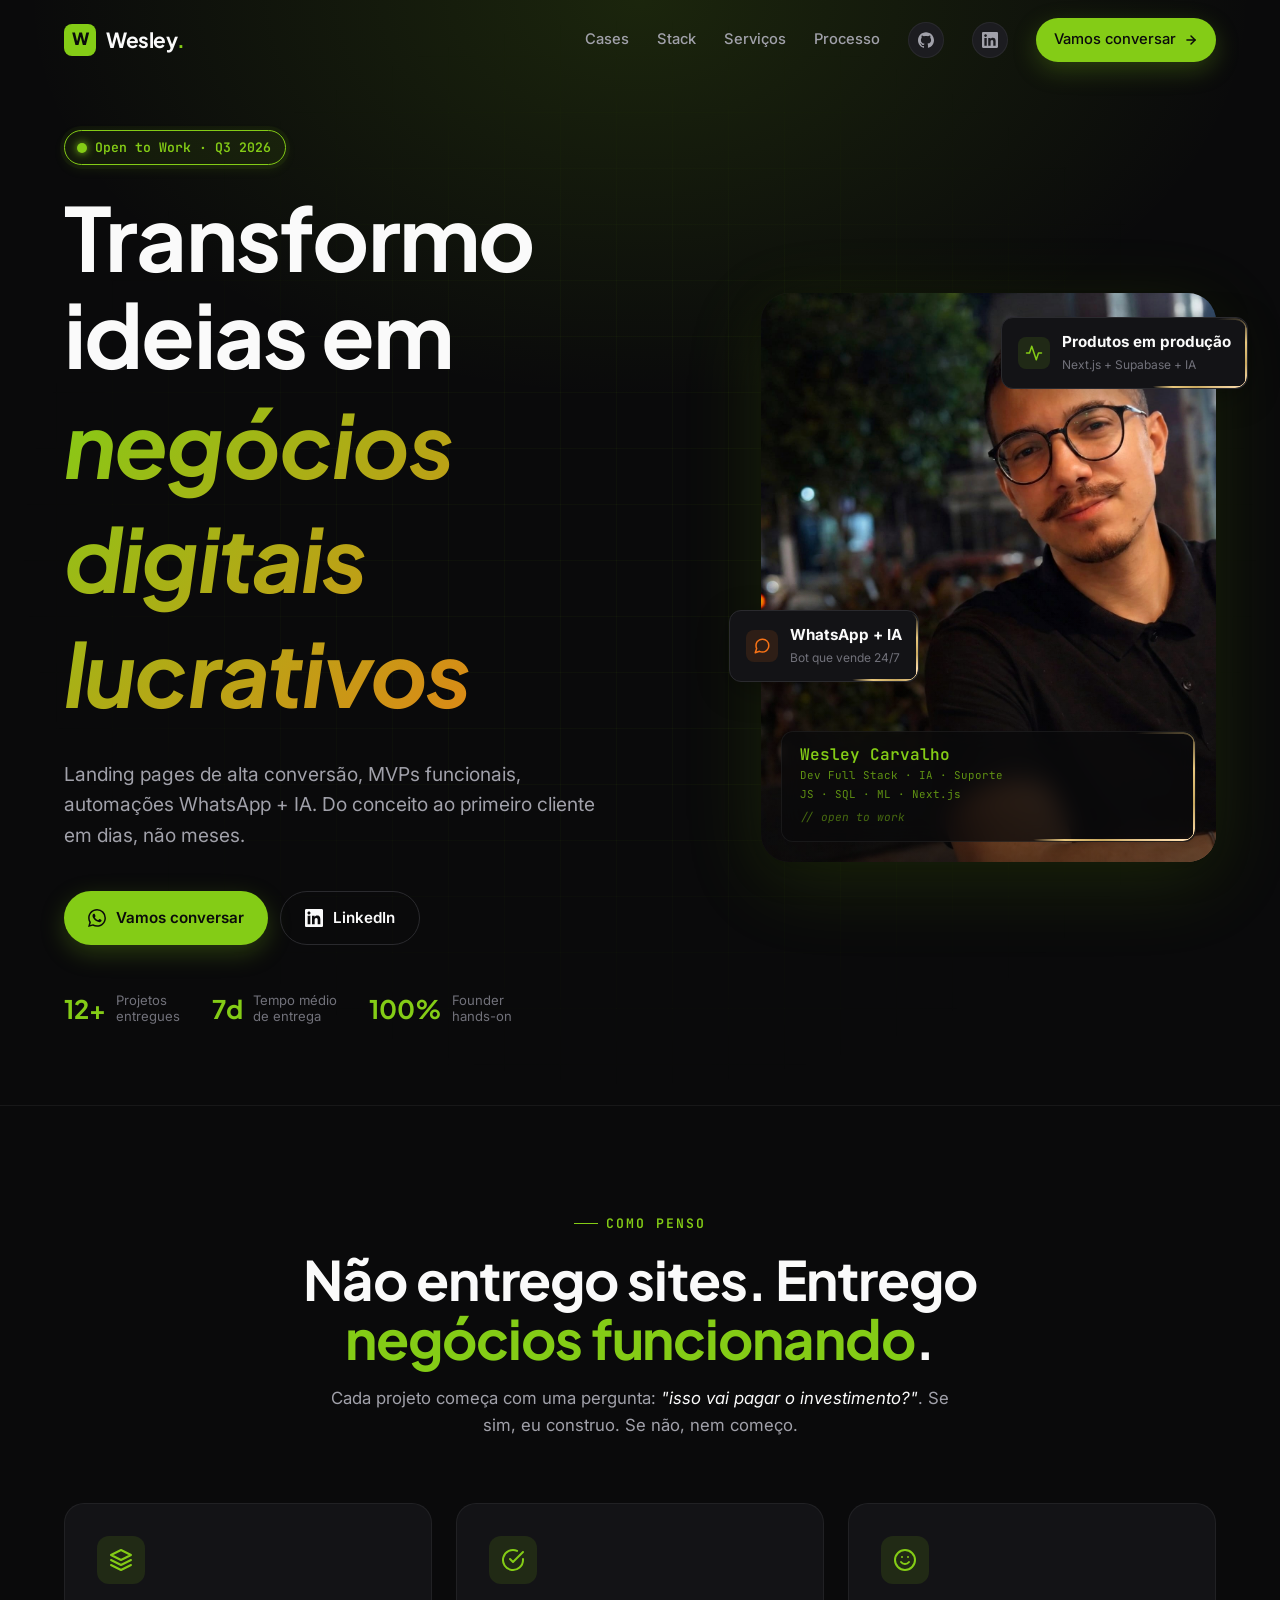
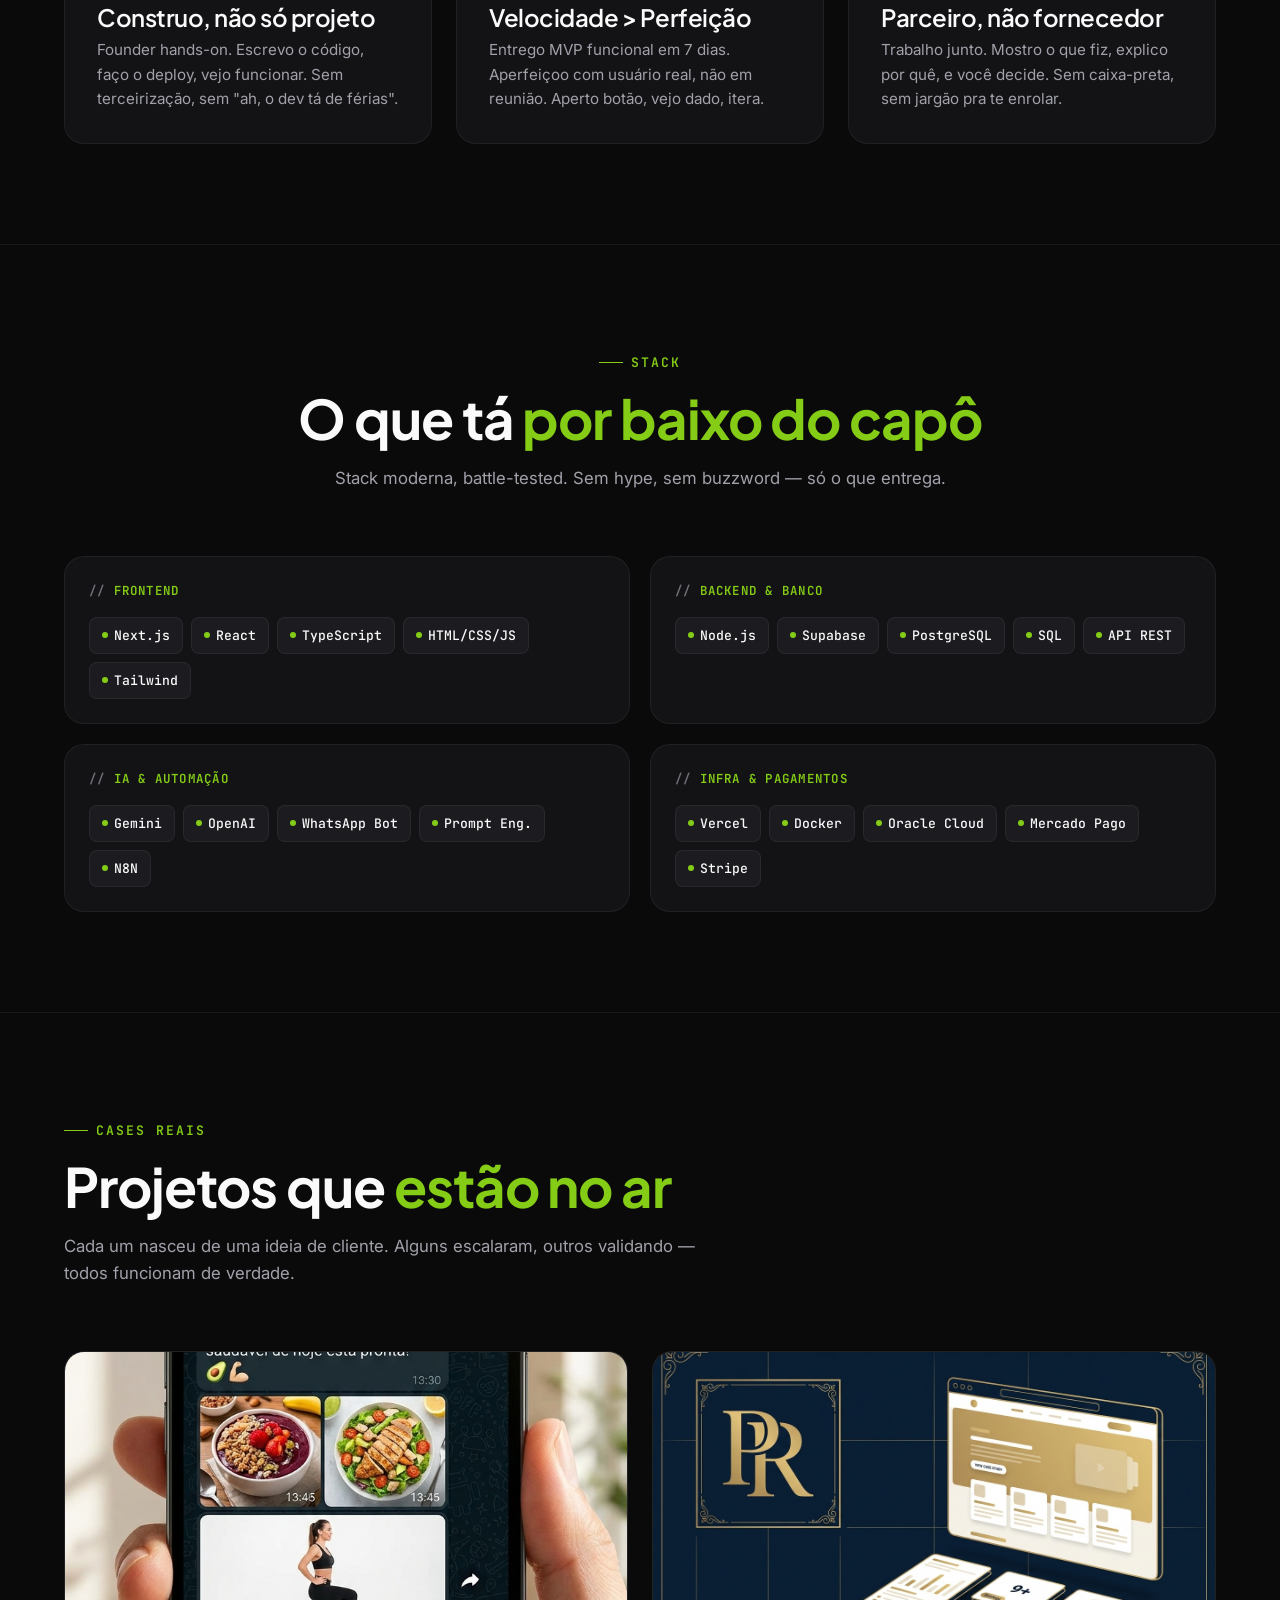
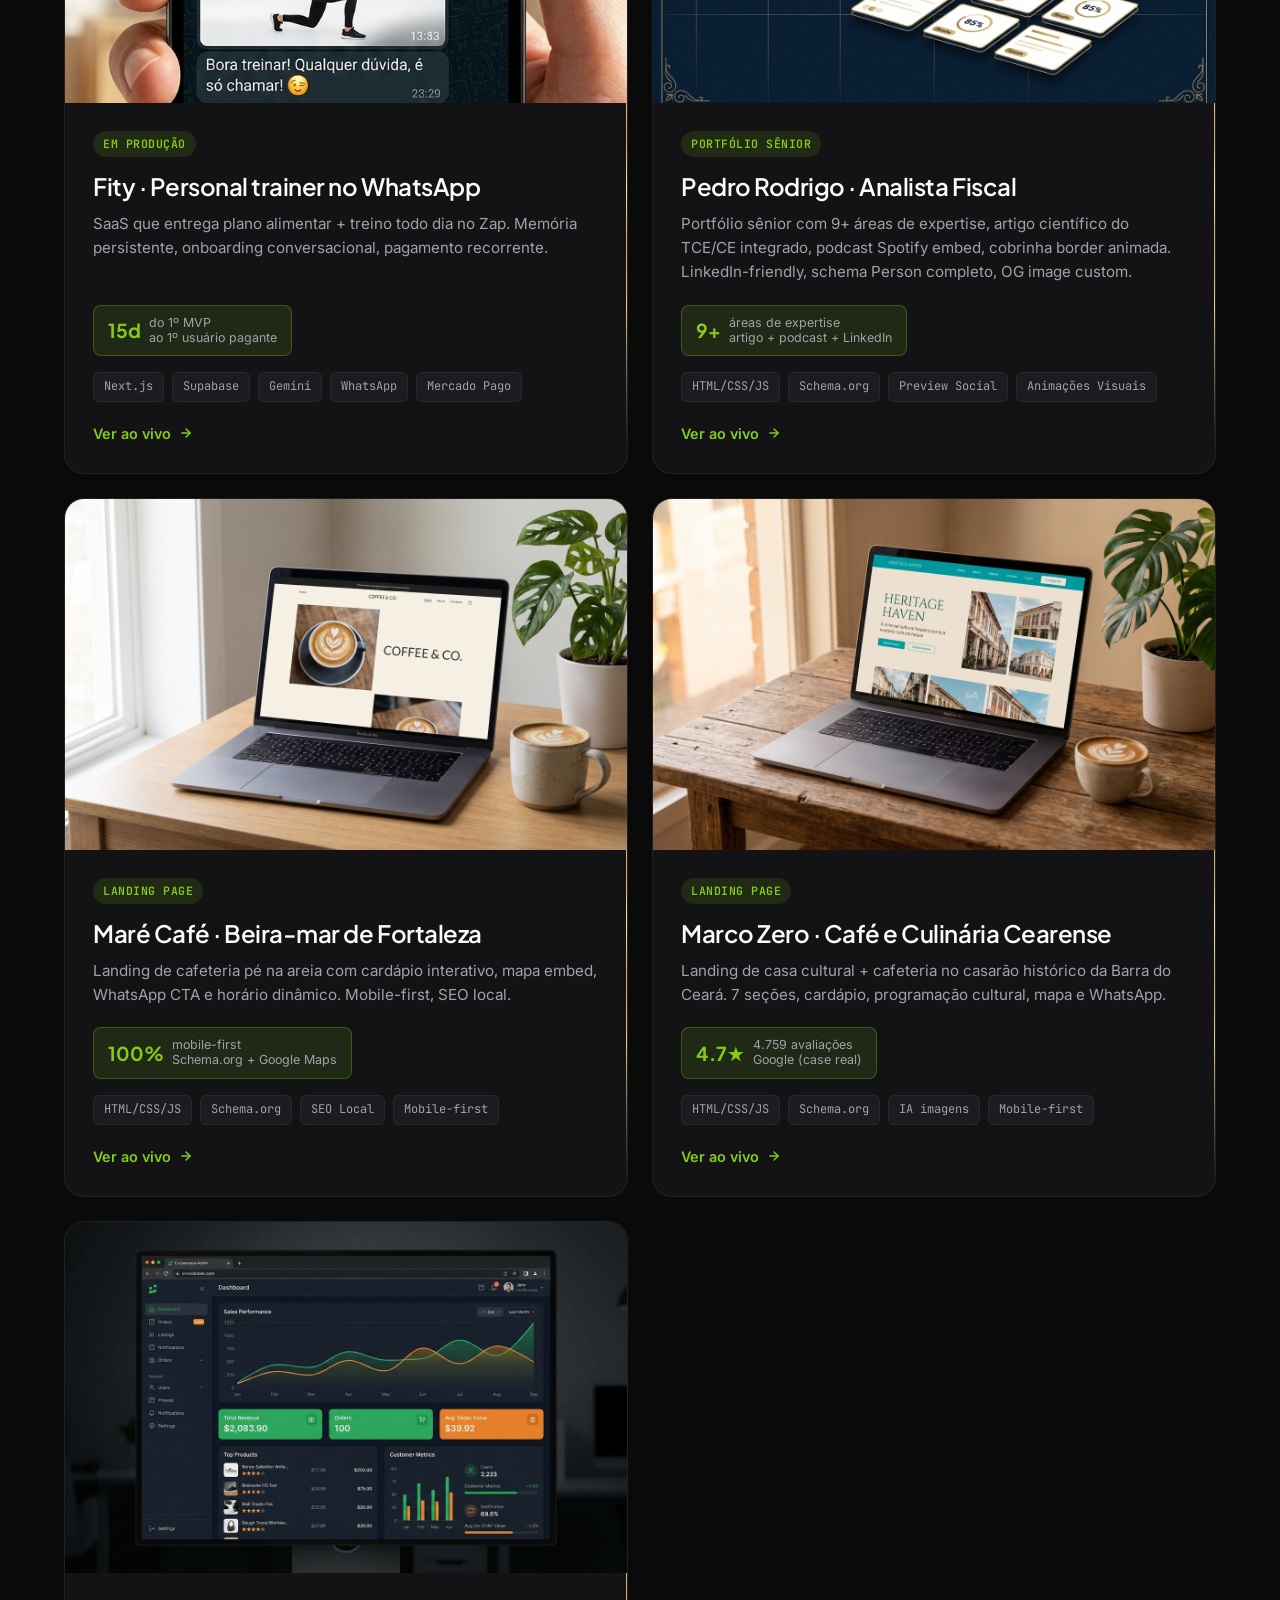
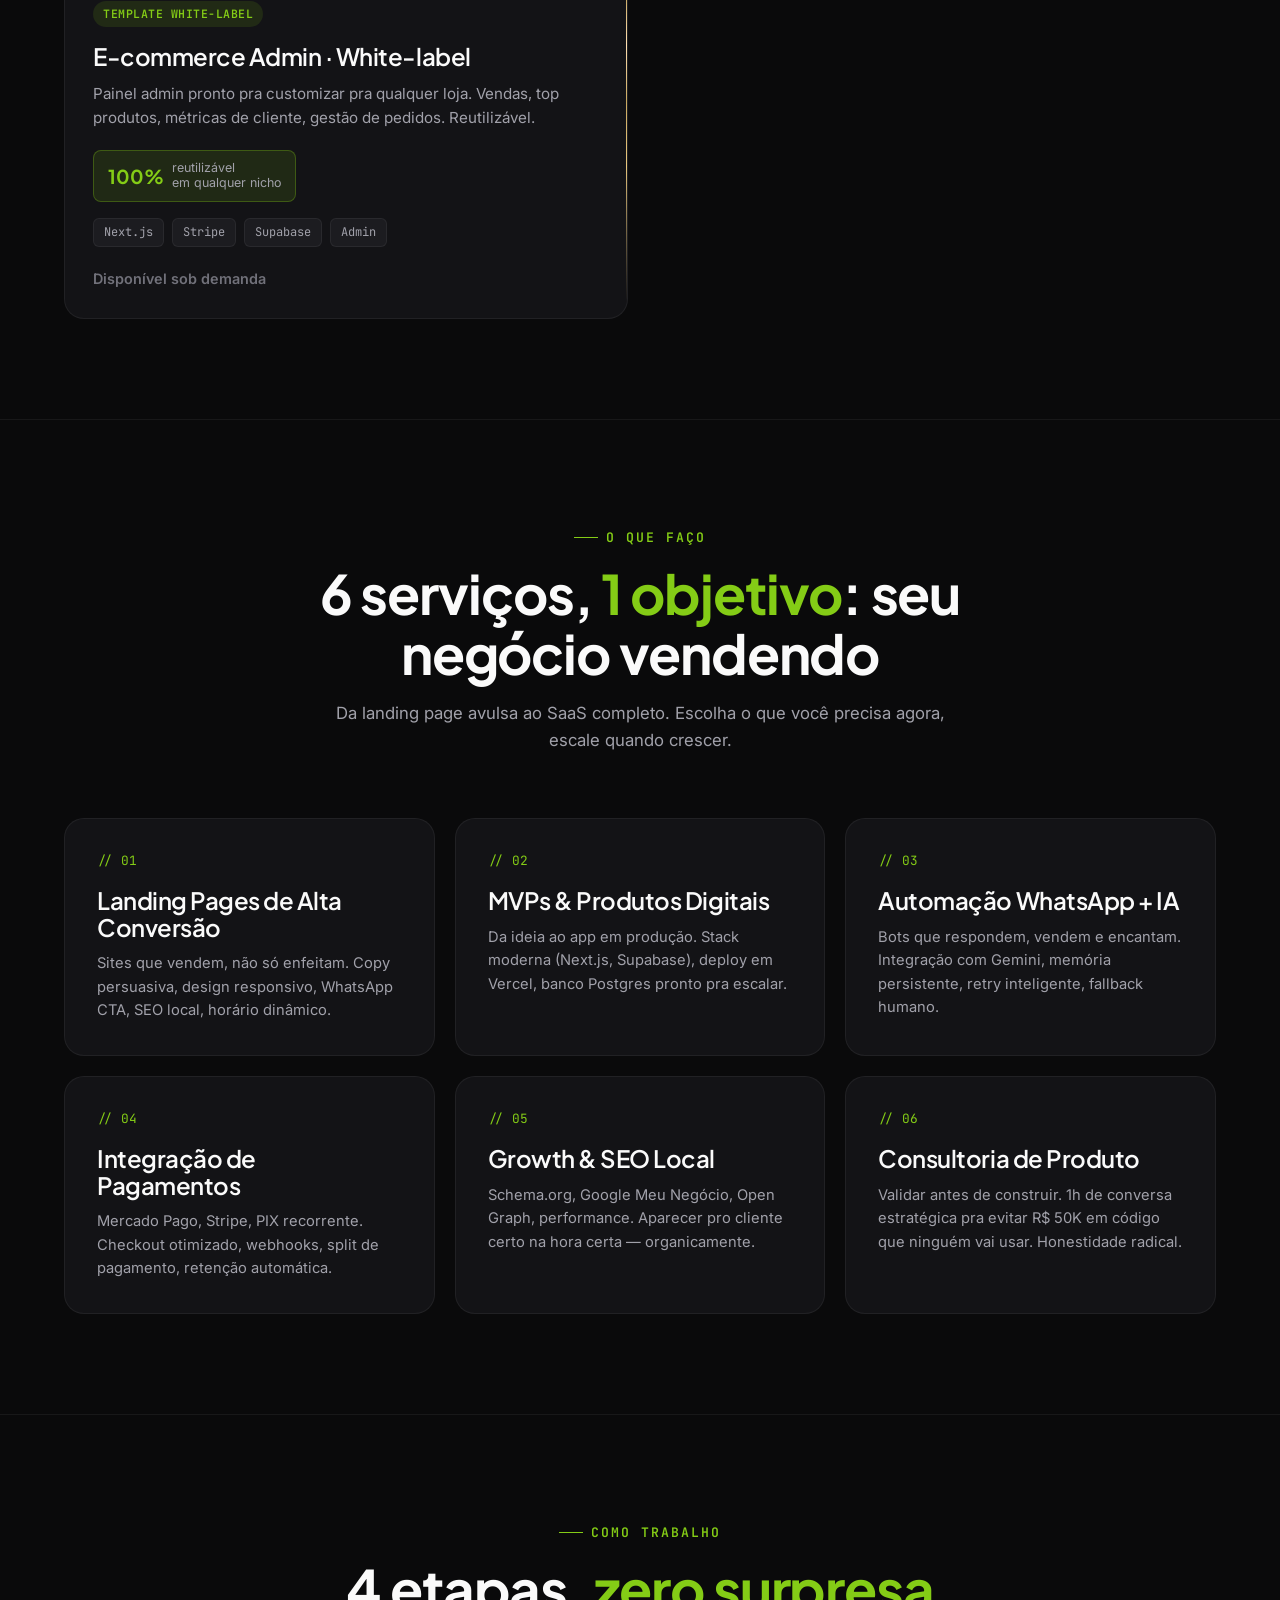
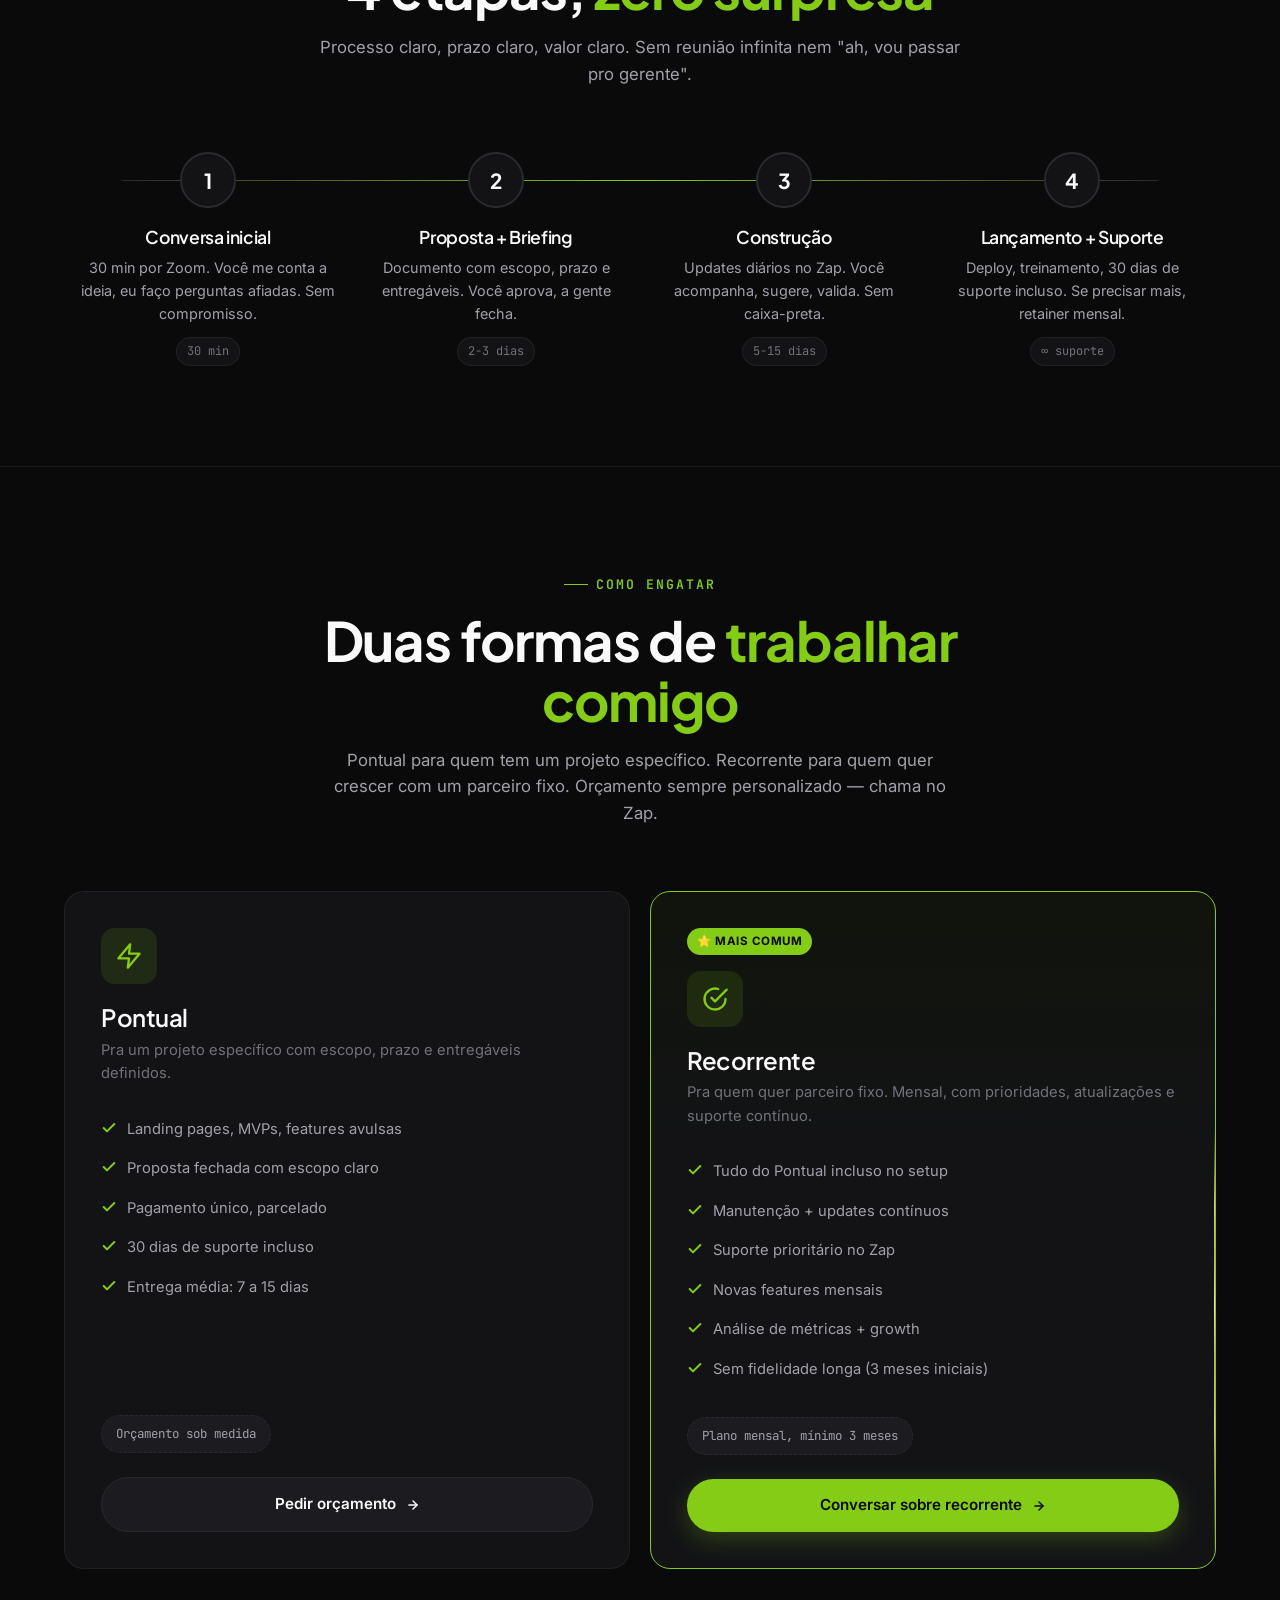
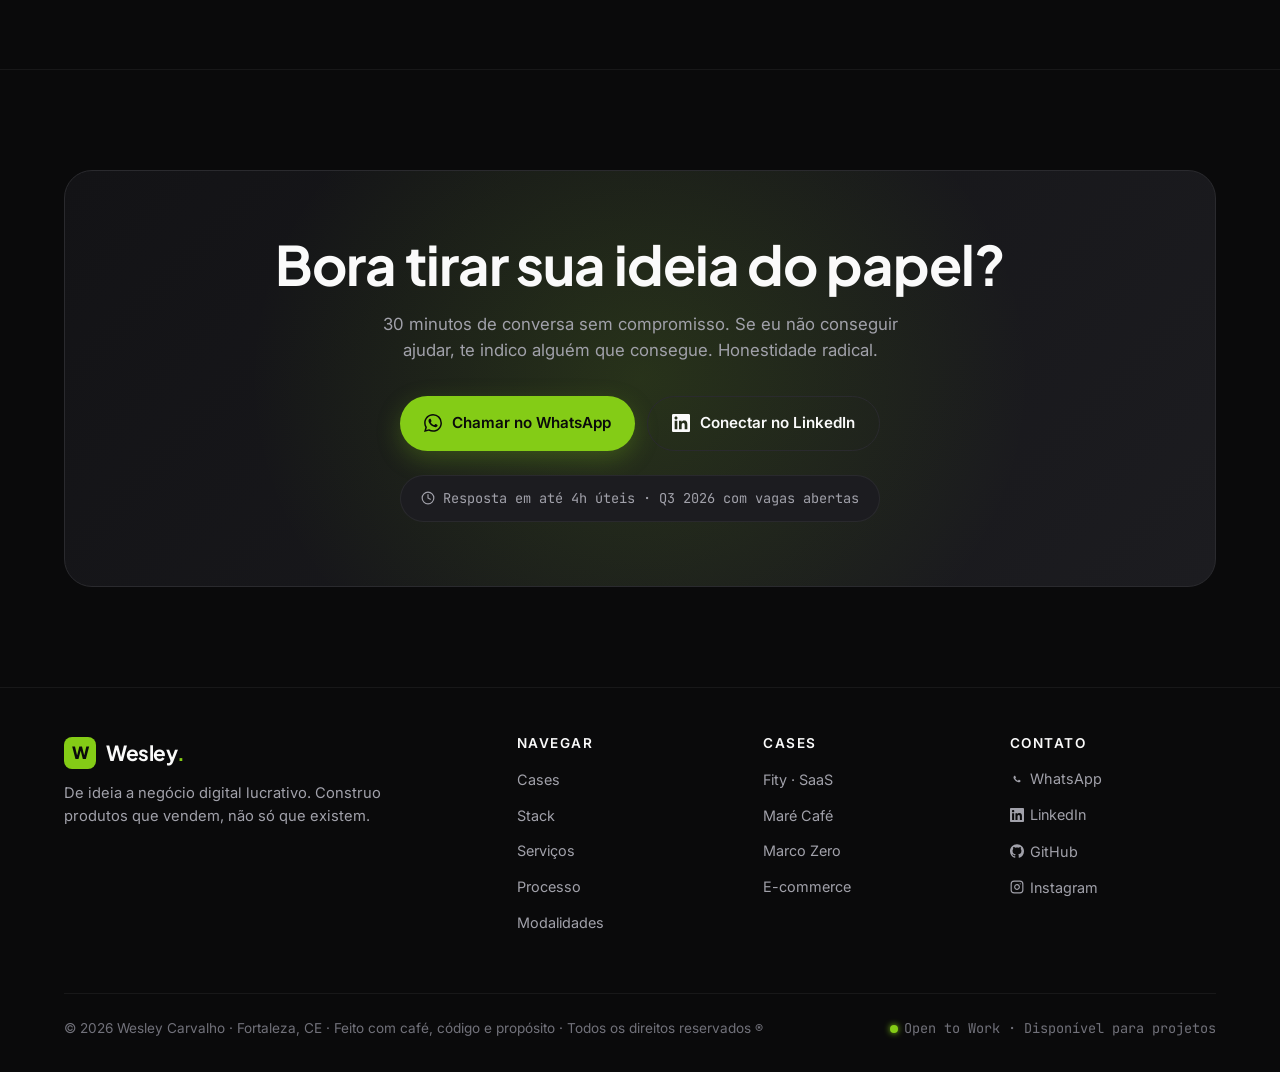
==== commit 8883dc1c: "fix: restaura index.html original do portfolio (fetch truncado tinha quebrado o HTML)" ====
--- a/index.html
+++ b/index.html
@@ -234,10 +234,12 @@
     right: 0;
     z-index: 100;
     padding: 18px 0;
-    transition: padding 0.3s var(--ease), background-color 0.3s var(--ease), border-color 0.3s var(--ease);
+    transition: all 0.3s var(--ease);
   }
   .site-header.scrolled {
-    background: rgba(10, 10, 11, 0.97);
+    background: rgba(10, 10, 11, 0.85);
+    backdrop-filter: blur(16px);
+    -webkit-backdrop-filter: blur(16px);
     border-bottom: 1px solid var(--border-soft);
     padding: 12px 0;
   }
@@ -1110,11 +1112,215 @@
       top: 0; right: -100%;
       width: 80%;
       max-width: 320px;
-      height:
-
-[web_fetch response truncated: estimated 19012 tokens exceeded 16000; omitted middle content.]
-
-th="2" stroke-linecap="round" stroke-linejoin="round" aria-hidden="true"><path d="M22 11.08V12a10 10 0 1 1-5.93-9.14"></path><polyline points="22 4 12 14.01 9 11.01"></polyline></svg>
+      height: 100dvh;
+      background: var(--bg-1);
+      flex-direction: column;
+      justify-content: center;
+      gap: 24px;
+      transition: right 0.4s var(--ease);
+      border-left: 1px solid var(--border-soft);
+      padding: 40px;
+    }
+    .nav.open { right: 0; }
+    .nav a { color: var(--text); font-size: 1.1rem; }
+    .menu-toggle { display: grid; }
+    .manifesto-grid, .services-grid, .cases-grid, .tech-grid, .modalidades-grid { grid-template-columns: 1fr; }
+    .process-timeline { grid-template-columns: 1fr; gap: 32px; }
+    .process-timeline::before { display: none; }
+    .footer-grid { grid-template-columns: 1fr 1fr; gap: 32px; }
+    .cta-card { padding: 48px 24px; }
+  }
+
+  @media (max-width: 480px) {
+    .container { padding: 0 16px; }
+    .footer-grid { grid-template-columns: 1fr; }
+    .footer-bottom { flex-direction: column; gap: 12px; text-align: center; font-size: 0.78rem; }
+    .hero-cta { flex-direction: column; align-items: stretch; }
+    .btn { justify-content: center; }
+  }
+
+  /* Print */
+  @media print {
+    .site-header, .floating-card, .cta-card::before { display: none; }
+  }
+
+  /* Reduce motion */
+  @media (prefers-reduced-motion: reduce) {
+    *, *::before, *::after {
+      animation-duration: 0.01ms !important;
+      transition-duration: 0.01ms !important;
+    }
+  }
+
+  /* Selection */
+  ::selection { background: var(--lime); color: var(--bg-0); }
+
+  /* =========================================================
+     SNAKE BORDER (cobrinha animada) - herdada do Pedro Rodrigo
+     Cor dourada: #E8C77E / #C9A961 / #FFE0B2
+     ========================================================= */
+  @property --border-angle {
+    syntax: '<angle>';
+    inherits: false;
+    initial-value: 0deg;
+  }
+  @keyframes spin-cobra {
+    to { --border-angle: 360deg; }
+  }
+  .snake-border {
+    isolation: isolate;
+  }
+  .snake-border::before {
+    content: '';
+    position: absolute;
+    inset: 0;
+    border-radius: inherit;
+    padding: 1.5px;
+    background: conic-gradient(
+      from var(--border-angle),
+      transparent 0deg,
+      transparent 70deg,
+      #E8C77E 85deg,
+      #C9A961 95deg,
+      #FFE0B2 105deg,
+      #C9A961 115deg,
+      #E8C77E 125deg,
+      transparent 140deg,
+      transparent 360deg
+    );
+    -webkit-mask: linear-gradient(#fff 0 0) content-box, linear-gradient(#fff 0 0);
+    -webkit-mask-composite: xor;
+            mask-composite: exclude;
+    animation: spin-cobra 5s cubic-bezier(0.45, 0.05, 0.55, 0.95) infinite;
+    pointer-events: none;
+    z-index: -1;
+  }
+  @media (prefers-reduced-motion: reduce) {
+    .snake-border::before { animation: none; }
+  }
+</style>
+</head>
+<body>
+
+<!-- HEADER -->
+<header class="site-header" id="header">
+  <div class="container">
+    <a href="#" class="logo" aria-label="Wesley Carvalho - início">
+      <span class="logo-mark">W</span>
+      <span>Wesley<span class="text-lime">.</span></span>
+    </a>
+    <nav class="nav" id="nav" aria-label="Navegação">
+      <a href="#cases">Cases</a>
+      <a href="#stack">Stack</a>
+      <a href="#servicos">Serviços</a>
+      <a href="#processo">Processo</a>
+      <a href="https://github.com/Meckwes" target="_blank" rel="noopener" class="nav-icon-btn" aria-label="GitHub">
+        <svg viewBox="0 0 24 24" fill="currentColor" aria-hidden="true"><path d="M12 .297c-6.63 0-12 5.373-12 12 0 5.303 3.438 9.8 8.205 11.385.6.113.82-.258.82-.577 0-.285-.01-1.04-.015-2.04-3.338.724-4.042-1.61-4.042-1.61C4.422 18.07 3.633 17.7 3.633 17.7c-1.087-.744.084-.729.084-.729 1.205.084 1.838 1.236 1.838 1.236 1.07 1.835 2.809 1.305 3.495.998.108-.776.417-1.305.76-1.605-2.665-.3-5.466-1.332-5.466-5.93 0-1.31.465-2.38 1.235-3.22-.135-.303-.54-1.523.105-3.176 0 0 1.005-.322 3.3 1.23.96-.267 1.98-.4 3-.405 1.02.005 2.04.138 3 .405 2.28-1.552 3.285-1.23 3.285-1.23.645 1.653.24 2.873.12 3.176.765.84 1.23 1.91 1.23 3.22 0 4.61-2.805 5.625-5.475 5.92.42.36.81 1.096.81 2.22 0 1.606-.015 2.896-.015 3.286 0 .315.21.69.825.57C20.565 22.092 24 17.592 24 12.297c0-6.627-5.373-12-12-12"/></svg>
+      </a>
+      <a href="https://www.linkedin.com/in/wesleyr-carvalho" target="_blank" rel="noopener" class="nav-icon-btn" aria-label="LinkedIn">
+        <svg viewBox="0 0 24 24" fill="currentColor" aria-hidden="true"><path d="M20.447 20.452h-3.554v-5.569c0-1.328-.027-3.037-1.852-3.037-1.853 0-2.136 1.445-2.136 2.939v5.667H9.351V9h3.414v1.561h.046c.477-.9 1.637-1.85 3.37-1.85 3.601 0 4.267 2.37 4.267 5.455v6.286zM5.337 7.433c-1.144 0-2.063-.926-2.063-2.065 0-1.138.92-2.063 2.063-2.063 1.14 0 2.064.925 2.064 2.063 0 1.139-.925 2.065-2.064 2.065zm1.782 13.019H3.555V9h3.564v11.452zM22.225 0H1.771C.792 0 0 .774 0 1.729v20.542C0 23.227.792 24 1.771 24h20.451C23.2 24 24 23.227 24 22.271V1.729C24 .774 23.2 0 22.222 0h.003z"/></svg>
+      </a>
+      <a href="https://wa.me/5541984898998?text=Oi%20Wesley!%20Vim%20pelo%20seu%20site%20%E2%9C%A8" class="nav-cta" target="_blank" rel="noopener">
+        Vamos conversar
+        <svg width="14" height="14" viewBox="0 0 24 24" fill="none" stroke="currentColor" stroke-width="2.5" stroke-linecap="round" stroke-linejoin="round" aria-hidden="true"><line x1="5" y1="12" x2="19" y2="12"></line><polyline points="12 5 19 12 12 19"></polyline></svg>
+      </a>
+    </nav>
+    <button class="menu-toggle" id="menu-toggle" aria-label="Abrir menu" aria-expanded="false">
+      <span></span>
+    </button>
+  </div>
+</header>
+
+<!-- HERO -->
+<section class="hero">
+  <div class="container">
+    <div class="hero-content">
+      <div class="otw-badge">
+        <span class="otw-badge-dot" aria-hidden="true"></span>
+        Open to Work · Q3 2026
+      </div>
+      <h1>
+        Transformo ideias em <em>negócios digitais lucrativos</em>
+      </h1>
+      <p class="hero-sub">
+        Landing pages de alta conversão, MVPs funcionais, automações WhatsApp + IA. Do conceito ao primeiro cliente em dias, não meses.
+      </p>
+      <div class="hero-cta">
+        <a href="https://wa.me/5541984898998?text=Oi%20Wesley!%20Tenho%20uma%20ideia%20de%20neg%C3%B3cio%20e%20queria%20trocar%20uma%20ideia%20%E2%9C%A8" class="btn btn-primary" target="_blank" rel="noopener">
+          <svg width="18" height="18" viewBox="0 0 24 24" fill="currentColor" aria-hidden="true"><path d="M17.472 14.382c-.297-.149-1.758-.867-2.03-.967-.273-.099-.471-.148-.67.15-.197.297-.767.966-.94 1.164-.173.199-.347.223-.644.075-.297-.15-1.255-.463-2.39-1.475-.883-.788-1.48-1.761-1.653-2.059-.173-.297-.018-.458.13-.606.134-.133.298-.347.446-.52.149-.174.198-.298.298-.497.099-.198.05-.371-.025-.52-.075-.149-.669-1.612-.916-2.207-.242-.579-.487-.5-.669-.51-.173-.008-.371-.01-.57-.01-.198 0-.52.074-.792.372-.272.297-1.04 1.016-1.04 2.479 0 1.462 1.065 2.875 1.213 3.074.149.198 2.096 3.2 5.077 4.487.709.306 1.262.489 1.694.625.712.227 1.36.195 1.871.118.571-.085 1.758-.719 2.006-1.413.248-.694.248-1.289.173-1.413-.074-.124-.272-.198-.57-.347m-5.421 7.403h-.004a9.87 9.87 0 0 1-5.031-1.378l-.361-.214-3.741.982.998-3.648-.235-.374a9.86 9.86 0 0 1-1.51-5.26c.001-5.45 4.436-9.884 9.888-9.884 2.64 0 5.122 1.03 6.988 2.898a9.825 9.825 0 0 1 2.893 6.994c-.003 5.45-4.437 9.884-9.885 9.884m8.413-18.297A11.815 11.815 0 0 0 12.05 0C5.495 0 .16 5.335.157 11.892c0 2.096.547 4.142 1.588 5.945L.057 24l6.305-1.654A11.882 11.882 0 0 0 12.045 23.794h.005c6.554 0 11.89-5.335 11.893-11.893a11.821 11.821 0 0 0-3.48-8.413z"/></svg>
+          Vamos conversar
+        </a>
+        <a href="https://www.linkedin.com/in/wesleyr-carvalho" class="btn btn-ghost" target="_blank" rel="noopener">
+          <svg width="18" height="18" viewBox="0 0 24 24" fill="currentColor" aria-hidden="true"><path d="M20.447 20.452h-3.554v-5.569c0-1.328-.027-3.037-1.852-3.037-1.853 0-2.136 1.445-2.136 2.939v5.667H9.351V9h3.414v1.561h.046c.477-.9 1.637-1.85 3.37-1.85 3.601 0 4.267 2.37 4.267 5.455v6.286zM5.337 7.433c-1.144 0-2.063-.926-2.063-2.065 0-1.138.92-2.063 2.063-2.063 1.14 0 2.064.925 2.064 2.063 0 1.139-.925 2.065-2.064 2.065zm1.782 13.019H3.555V9h3.564v11.452zM22.225 0H1.771C.792 0 0 .774 0 1.729v20.542C0 23.227.792 24 1.771 24h20.451C23.2 24 24 23.227 24 22.271V1.729C24 .774 23.2 0 22.222 0h.003z"/></svg>
+          LinkedIn
+        </a>
+      </div>
+      <div class="hero-meta">
+        <div class="hero-meta-item">
+          <div class="hero-meta-num">12+</div>
+          <div class="hero-meta-label">Projetos<br>entregues</div>
+        </div>
+        <div class="hero-meta-item">
+          <div class="hero-meta-num">7d</div>
+          <div class="hero-meta-label">Tempo médio<br>de entrega</div>
+        </div>
+        <div class="hero-meta-item">
+          <div class="hero-meta-num">100%</div>
+          <div class="hero-meta-label">Founder<br>hands-on</div>
+        </div>
+      </div>
+    </div>
+    <div class="hero-visual">
+      <div class="floating-card floating-card-1 snake-border">
+        <div class="floating-icon lime">
+          <svg width="18" height="18" viewBox="0 0 24 24" fill="none" stroke="currentColor" stroke-width="2" stroke-linecap="round" stroke-linejoin="round" aria-hidden="true"><polyline points="22 12 18 12 15 21 9 3 6 12 2 12"></polyline></svg>
+        </div>
+        <div>
+          <strong>Produtos em produção</strong>
+          <span>Next.js + Supabase + IA</span>
+        </div>
+      </div>
+      <div class="floating-card floating-card-2 snake-border">
+        <div class="floating-icon orange">
+          <svg width="18" height="18" viewBox="0 0 24 24" fill="none" stroke="currentColor" stroke-width="2" stroke-linecap="round" stroke-linejoin="round" aria-hidden="true"><path d="M21 11.5a8.38 8.38 0 0 1-.9 3.8 8.5 8.5 0 0 1-7.6 4.7 8.38 8.38 0 0 1-3.8-.9L3 21l1.9-5.7a8.38 8.38 0 0 1-.9-3.8 8.5 8.5 0 0 1 4.7-7.6 8.38 8.38 0 0 1 3.8-.9h.5a8.48 8.48 0 0 1 8 8v.5z"></path></svg>
+        </div>
+        <div>
+          <strong>WhatsApp + IA</strong>
+          <span>Bot que vende 24/7</span>
+        </div>
+      </div>
+      <div class="hero-photo">
+        <img src="images/wesley-photo.jpg" alt="Wesley Carvalho — Desenvolvedor Full Stack & IA" loading="eager" width="800" height="1000" />
+        <div class="hero-photo-tag snake-border">
+          <div class="hero-photo-tag-name">Wesley Carvalho</div>
+          <div class="hero-photo-tag-roles">Dev Full Stack · IA · Suporte</div>
+          <div class="hero-photo-tag-roles">JS · SQL · ML · Next.js</div>
+          <div class="hero-photo-tag-sub">// open to work</div>
+        </div>
+      </div>
+    </div>
+  </div>
+</section>
+
+<!-- MANIFESTO -->
+<section class="manifesto">
+  <div class="container">
+    <div class="text-center reveal">
+      <span class="section-eyebrow">Como penso</span>
+      <h2 class="section-title mx-auto">Não entrego sites. Entrego <span class="text-lime">negócios funcionando</span>.</h2>
+      <p class="section-subtitle mx-auto">Cada projeto começa com uma pergunta: <em style="color:var(--text);">"isso vai pagar o investimento?"</em>. Se sim, eu construo. Se não, nem começo.</p>
+    </div>
+    <div class="manifesto-grid">
+      <div class="manifesto-card reveal">
+        <div class="manifesto-card-icon">
+          <svg width="24" height="24" viewBox="0 0 24 24" fill="none" stroke="currentColor" stroke-width="2" stroke-linecap="round" stroke-linejoin="round" aria-hidden="true"><path d="M12 2L2 7l10 5 10-5-10-5z"></path><path d="M2 17l10 5 10-5"></path><path d="M2 12l10 5 10-5"></path></svg>
+        </div>
+        <h3>Construo, não só projeto</h3>
+        <p>Founder hands-on. Escrevo o código, faço o deploy, vejo funcionar. Sem terceirização, sem "ah, o dev tá de férias".</p>
+      </div>
+      <div class="manifesto-card reveal reveal-delay-1">
+        <div class="manifesto-card-icon">
+          <svg width="24" height="24" viewBox="0 0 24 24" fill="none" stroke="currentColor" stroke-width="2" stroke-linecap="round" stroke-linejoin="round" aria-hidden="true"><path d="M22 11.08V12a10 10 0 1 1-5.93-9.14"></path><polyline points="22 4 12 14.01 9 11.01"></polyline></svg>
         </div>
         <h3>Velocidade &gt; Perfeição</h3>
         <p>Entrego MVP funcional em 7 dias. Aperfeiçoo com usuário real, não em reunião. Aperto botão, vejo dado, itera.</p>
@@ -1187,14 +1393,14 @@
 <section id="cases">
   <div class="container">
     <div class="reveal">
-      <span class="section-eyebrow">Projetos selecionados</span>
+      <span class="section-eyebrow">Cases reais</span>
       <h2 class="section-title">Projetos que <span class="text-lime">estão no ar</span></h2>
-      <p class="section-subtitle">Produtos em produção e demos autorais criadas para explorar novas experiências — todos funcionam de verdade.</p>
+      <p class="section-subtitle">Cada um nasceu de uma ideia de cliente. Alguns escalaram, outros validando — todos funcionam de verdade.</p>
     </div>
     <div class="cases-grid">
-      <article class="case-card reveal">
+      <article class="case-card reveal snake-border">
         <div class="case-card-img">
-          <img src="images/case-fity.webp" alt="Fity — personal trainer IA no WhatsApp" loading="lazy" decoding="async" width="600" height="375" />
+          <img src="images/case-fity.png" alt="Fity — personal trainer IA no WhatsApp" loading="lazy" width="600" height="400" />
         </div>
         <div class="case-card-body">
           <span class="case-card-tag">Em produção</span>
@@ -1218,9 +1424,9 @@
         </div>
       </article>
 
-      <article class="case-card reveal reveal-delay-1">
+      <article class="case-card reveal reveal-delay-1 snake-border">
         <div class="case-card-img">
-          <img src="images/case-pedro.webp" alt="Pedro Rodrigo — portfólio sênior de Analista Fiscal em Fortaleza" loading="lazy" decoding="async" width="600" height="375" />
+          <img src="images/case-pedro.png" alt="Pedro Rodrigo — portfólio sênior de Analista Fiscal em Fortaleza" loading="lazy" width="600" height="400" />
         </div>
         <div class="case-card-body">
           <span class="case-card-tag">Portfólio sênior</span>
@@ -1243,59 +1449,59 @@
         </div>
       </article>
 
-      <article class="case-card reveal reveal-delay-1">
+      <article class="case-card reveal reveal-delay-1 snake-border">
         <div class="case-card-img">
-          <img src="images/case-mesa-viva.webp" alt="Mesa Viva — demo autoral de foodtech e alimentação saudável" loading="lazy" decoding="async" width="600" height="375" />
+          <img src="images/case-marecafe.png" alt="Maré Café — landing page de cafeteria em Fortaleza" loading="lazy" width="600" height="400" />
         </div>
         <div class="case-card-body">
-          <span class="case-card-tag">Demo autoral</span>
-          <h3>Mesa Viva · Foodtech saudável</h3>
-          <p>Experiência de alimentação saudável com fotografias reais, cardápio filtrável, sacola interativa, depoimentos e narrativa de marca.</p>
+          <span class="case-card-tag">Landing page</span>
+          <h3>Maré Café · Beira-mar de Fortaleza</h3>
+          <p>Landing de cafeteria pé na areia com cardápio interativo, mapa embed, WhatsApp CTA e horário dinâmico. Mobile-first, SEO local.</p>
           <div class="case-card-metric">
             <span class="case-card-metric-num">100%</span>
-            <span class="case-card-metric-label">conceito autoral<br>responsivo + interativo</span>
+            <span class="case-card-metric-label">mobile-first<br>Schema.org + Google Maps</span>
           </div>
           <div class="case-card-stack">
             <span>HTML/CSS/JS</span>
-            <span>UI/UX</span>
-            <span>E-commerce</span>
+            <span>Schema.org</span>
+            <span>SEO Local</span>
             <span>Mobile-first</span>
           </div>
-          <a href="demos/mesa-viva/" target="_blank" rel="noopener" class="case-card-link">
-            Ver demo
+          <a href="https://x9jeogaaok2wg.space.minimax.io" target="_blank" rel="noopener" class="case-card-link">
+            Ver ao vivo
             <svg width="14" height="14" viewBox="0 0 24 24" fill="none" stroke="currentColor" stroke-width="2.5" stroke-linecap="round" stroke-linejoin="round" aria-hidden="true"><line x1="5" y1="12" x2="19" y2="12"></line><polyline points="12 5 19 12 12 19"></polyline></svg>
           </a>
         </div>
       </article>
 
-      <article class="case-card reveal reveal-delay-2">
+      <article class="case-card reveal reveal-delay-2 snake-border">
         <div class="case-card-img">
-          <img src="images/case-aura-positiva.webp" alt="Aura Positiva — demo autoral de e-commerce editorial de moda" loading="lazy" decoding="async" width="600" height="375" />
+          <img src="images/case-marcozero.png" alt="Marco Zero — landing page de café cultural na Barra do Ceará" loading="lazy" width="600" height="400" />
         </div>
         <div class="case-card-body">
-          <span class="case-card-tag">Demo autoral</span>
-          <h3>Aura Positiva · Moda editorial</h3>
-          <p>E-commerce conceito com fotografia editorial, coleção responsiva, sacola interativa, depoimentos e narrativa de marca independente.</p>
+          <span class="case-card-tag">Landing page</span>
+          <h3>Marco Zero · Café e Culinária Cearense</h3>
+          <p>Landing de casa cultural + cafeteria no casarão histórico da Barra do Ceará. 7 seções, cardápio, programação cultural, mapa e WhatsApp.</p>
           <div class="case-card-metric">
-            <span class="case-card-metric-num">03</span>
-            <span class="case-card-metric-label">looks editoriais<br>coleção + sacola interativa</span>
+            <span class="case-card-metric-num">4.7★</span>
+            <span class="case-card-metric-label">4.759 avaliações<br>Google (case real)</span>
           </div>
           <div class="case-card-stack">
             <span>HTML/CSS/JS</span>
-            <span>Direção de arte</span>
-            <span>E-commerce</span>
+            <span>Schema.org</span>
+            <span>IA imagens</span>
             <span>Mobile-first</span>
           </div>
-          <a href="demos/aura-positiva/" target="_blank" rel="noopener" class="case-card-link">
-            Ver demo
+          <a href="https://02yypxvsp1pzz.space.minimax.io" target="_blank" rel="noopener" class="case-card-link">
+            Ver ao vivo
             <svg width="14" height="14" viewBox="0 0 24 24" fill="none" stroke="currentColor" stroke-width="2.5" stroke-linecap="round" stroke-linejoin="round" aria-hidden="true"><line x1="5" y1="12" x2="19" y2="12"></line><polyline points="12 5 19 12 12 19"></polyline></svg>
           </a>
         </div>
       </article>
 
-      <article class="case-card reveal reveal-delay-3">
+      <article class="case-card reveal reveal-delay-3 snake-border">
         <div class="case-card-img">
-          <img src="images/case-ecommerce.webp" alt="E-commerce admin — dashboard white-label" loading="lazy" decoding="async" width="600" height="375" />
+          <img src="images/case-ecommerce.png" alt="E-commerce admin — dashboard white-label" loading="lazy" width="600" height="400" />
         </div>
         <div class="case-card-body">
           <span class="case-card-tag">Template white-label</span>
@@ -1442,7 +1648,7 @@
         </a>
       </div>
 
-      <div class="mod-card featured reveal reveal-delay-1">
+      <div class="mod-card featured reveal reveal-delay-1 snake-border">
         <span class="mod-badge">⭐ Mais comum</span>
         <div class="mod-icon">
           <svg viewBox="0 0 24 24" fill="none" stroke="currentColor" stroke-width="2" stroke-linecap="round" stroke-linejoin="round" aria-hidden="true"><path d="M21 12a9 9 0 1 1-6.219-8.56"></path><path d="M22 4 12 14.01l-3-3"></path></svg>
@@ -1534,8 +1740,8 @@
         <h4>Cases</h4>
         <ul>
           <li><a href="https://fityai.vercel.app" target="_blank" rel="noopener">Fity · SaaS</a></li>
-          <li><a href="demos/mesa-viva/" target="_blank" rel="noopener">Mesa Viva · Demo</a></li>
-          <li><a href="demos/aura-positiva/" target="_blank" rel="noopener">Aura Positiva · Demo</a></li>
+          <li><a href="https://x9jeogaaok2wg.space.minimax.io" target="_blank" rel="noopener">Maré Café</a></li>
+          <li><a href="https://02yypxvsp1pzz.space.minimax.io" target="_blank" rel="noopener">Marco Zero</a></li>
           <li><a href="#cases">E-commerce</a></li>
         </ul>
       </div>
@@ -1580,35 +1786,12 @@
 </footer>
 
 <script>
-  // Header scroll + pause de animações enquanto a página está em movimento
+  // Header scroll
   const header = document.getElementById('header');
-  const root = document.documentElement;
-  let headerIsScrolled = false;
-  let scrollFrame = 0;
-  let scrollIdleTimer;
-
-  const updateHeader = () => {
-    const shouldBeScrolled = window.scrollY > 50;
-    if (shouldBeScrolled !== headerIsScrolled) {
-      header.classList.toggle('scrolled', shouldBeScrolled);
-      headerIsScrolled = shouldBeScrolled;
-    }
-  };
-
-  const handleScroll = () => {
-    if (!scrollFrame) {
-      scrollFrame = requestAnimationFrame(() => {
-        updateHeader();
-        root.classList.add('is-scrolling');
-        scrollFrame = 0;
-      });
-    }
-    clearTimeout(scrollIdleTimer);
-    scrollIdleTimer = setTimeout(() => root.classList.remove('is-scrolling'), 140);
-  };
-
-  updateHeader();
-  window.addEventListener('scroll', handleScroll, { passive: true });
+  window.addEventListener('scroll', () => {
+    if (window.scrollY > 50) header.classList.add('scrolled');
+    else header.classList.remove('scrolled');
+  }, { passive: true });
 
   // Mobile menu
   const menuToggle = document.getElementById('menu-toggle');
@@ -1629,22 +1812,15 @@
   });
 
   // Reveal on scroll
-  const revealItems = document.querySelectorAll('.reveal');
-  const useLightMotion = window.matchMedia('(max-width: 980px), (pointer: coarse)').matches;
-
-  if (useLightMotion) {
-    revealItems.forEach(el => el.classList.add('visible'));
-  } else {
-    const observer = new IntersectionObserver((entries) => {
-      entries.forEach(entry => {
-        if (entry.isIntersecting) {
-          entry.target.classList.add('visible');
-          observer.unobserve(entry.target);
-        }
-      });
-    }, { threshold: 0.12, rootMargin: '0px 0px -60px 0px' });
-    revealItems.forEach(el => observer.observe(el));
-  }
+  const observer = new IntersectionObserver((entries) => {
+    entries.forEach(entry => {
+      if (entry.isIntersecting) {
+        entry.target.classList.add('visible');
+        observer.unobserve(entry.target);
+      }
+    });
+  }, { threshold: 0.12, rootMargin: '0px 0px -60px 0px' });
+  document.querySelectorAll('.reveal').forEach(el => observer.observe(el));
 
   // Smooth scroll
   document.querySelectorAll('a[href^="#"]').forEach(anchor => {
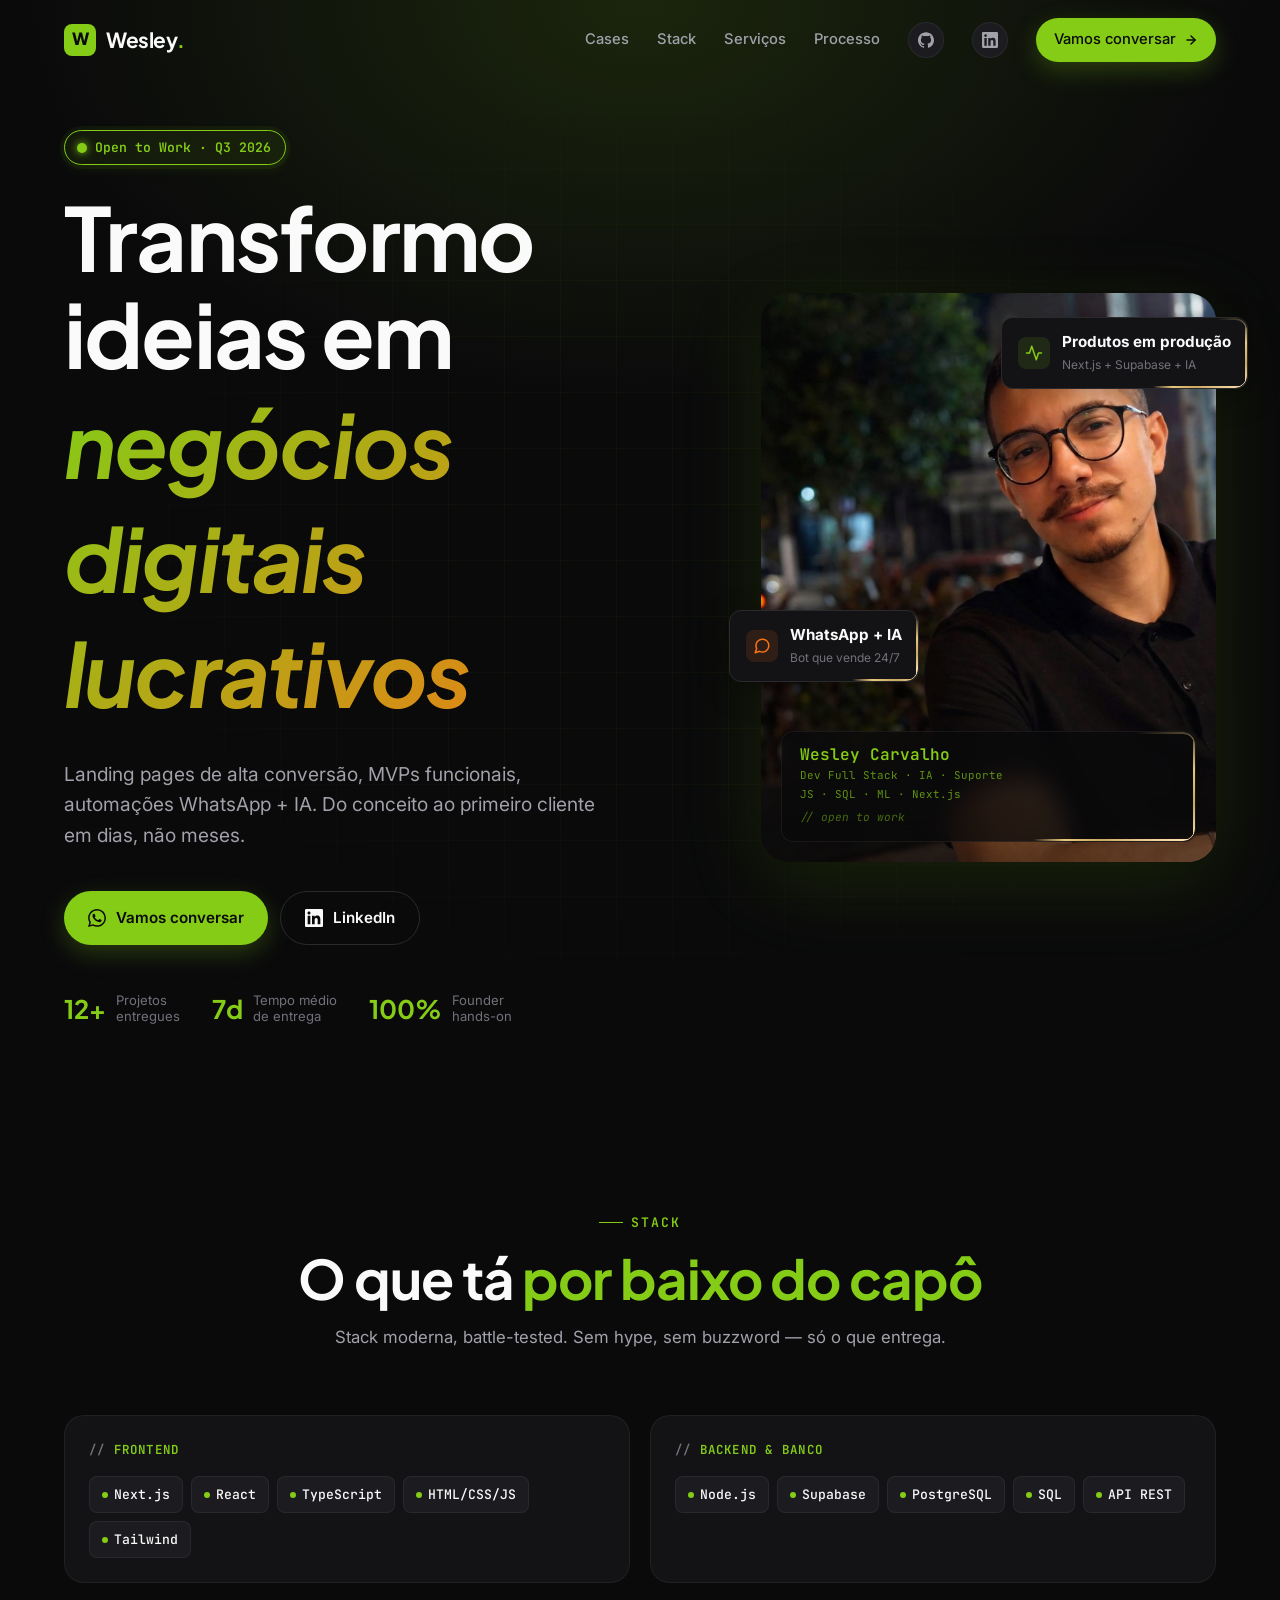
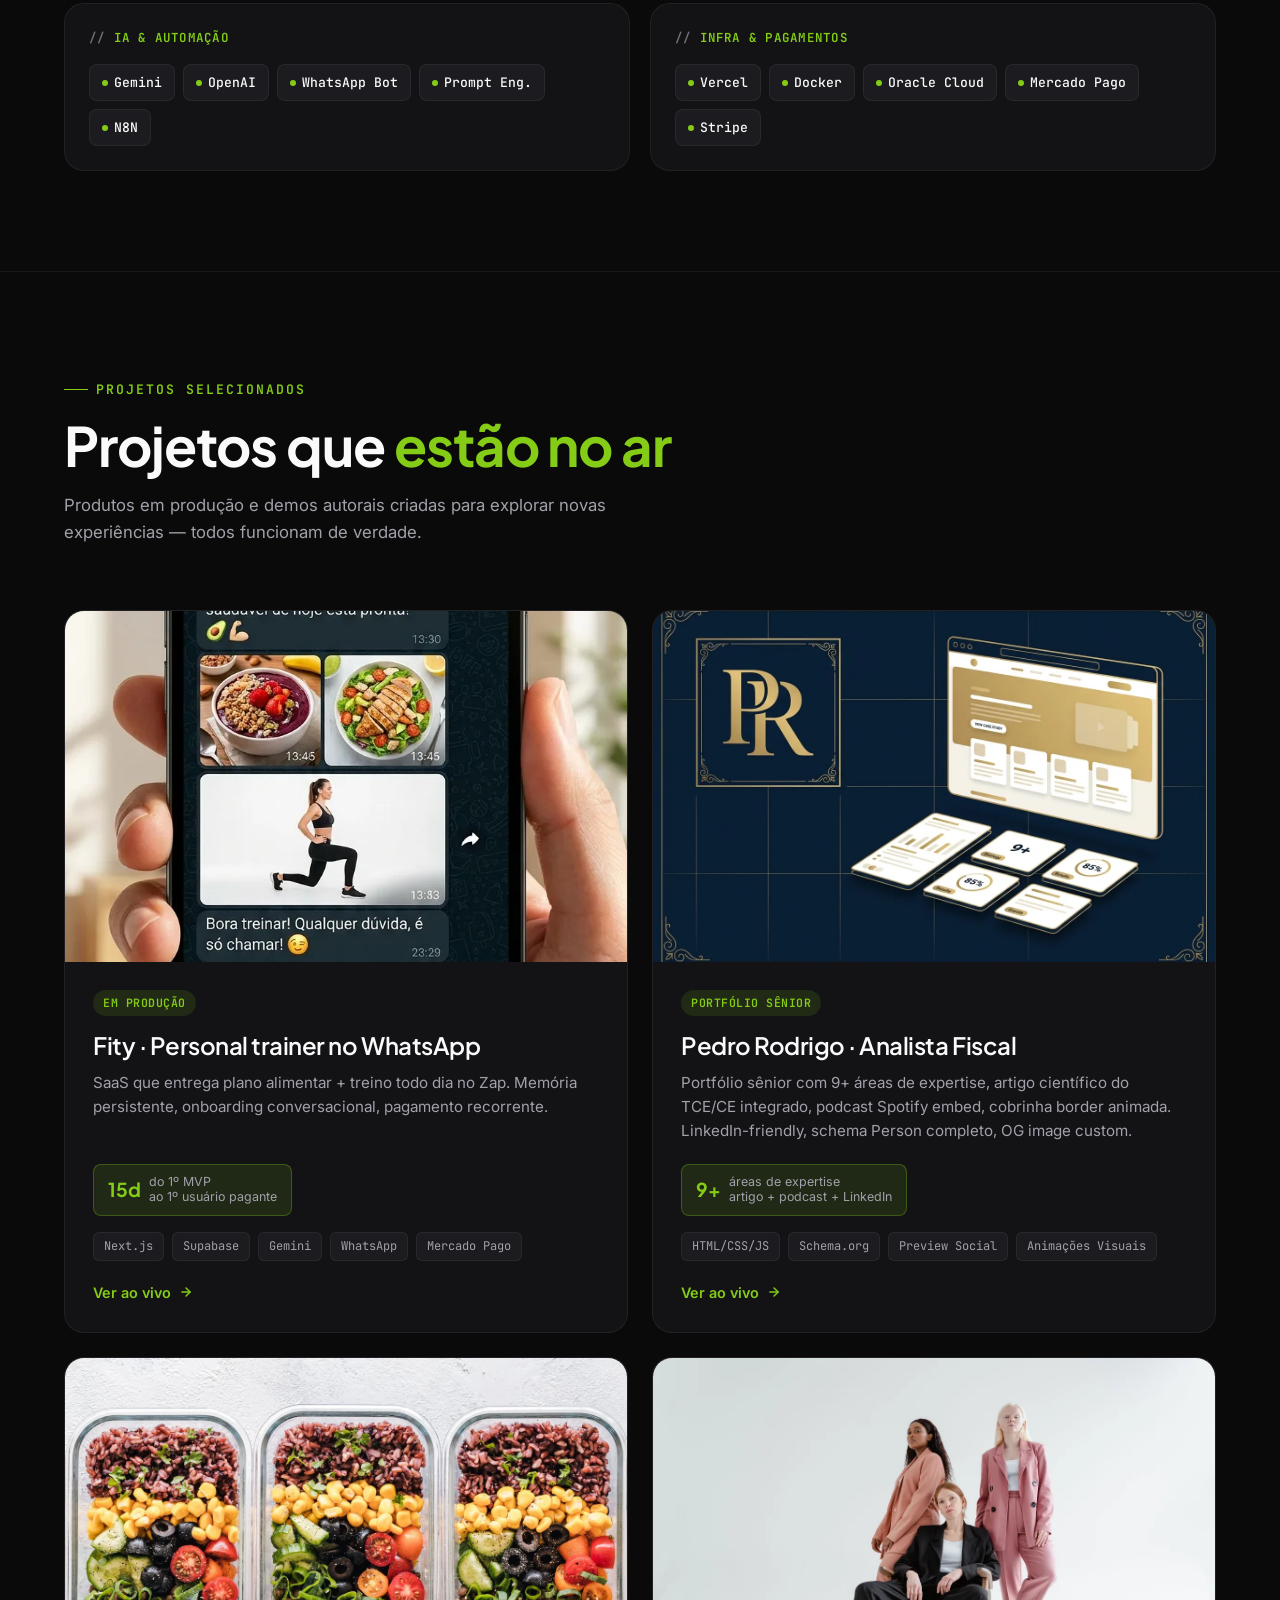
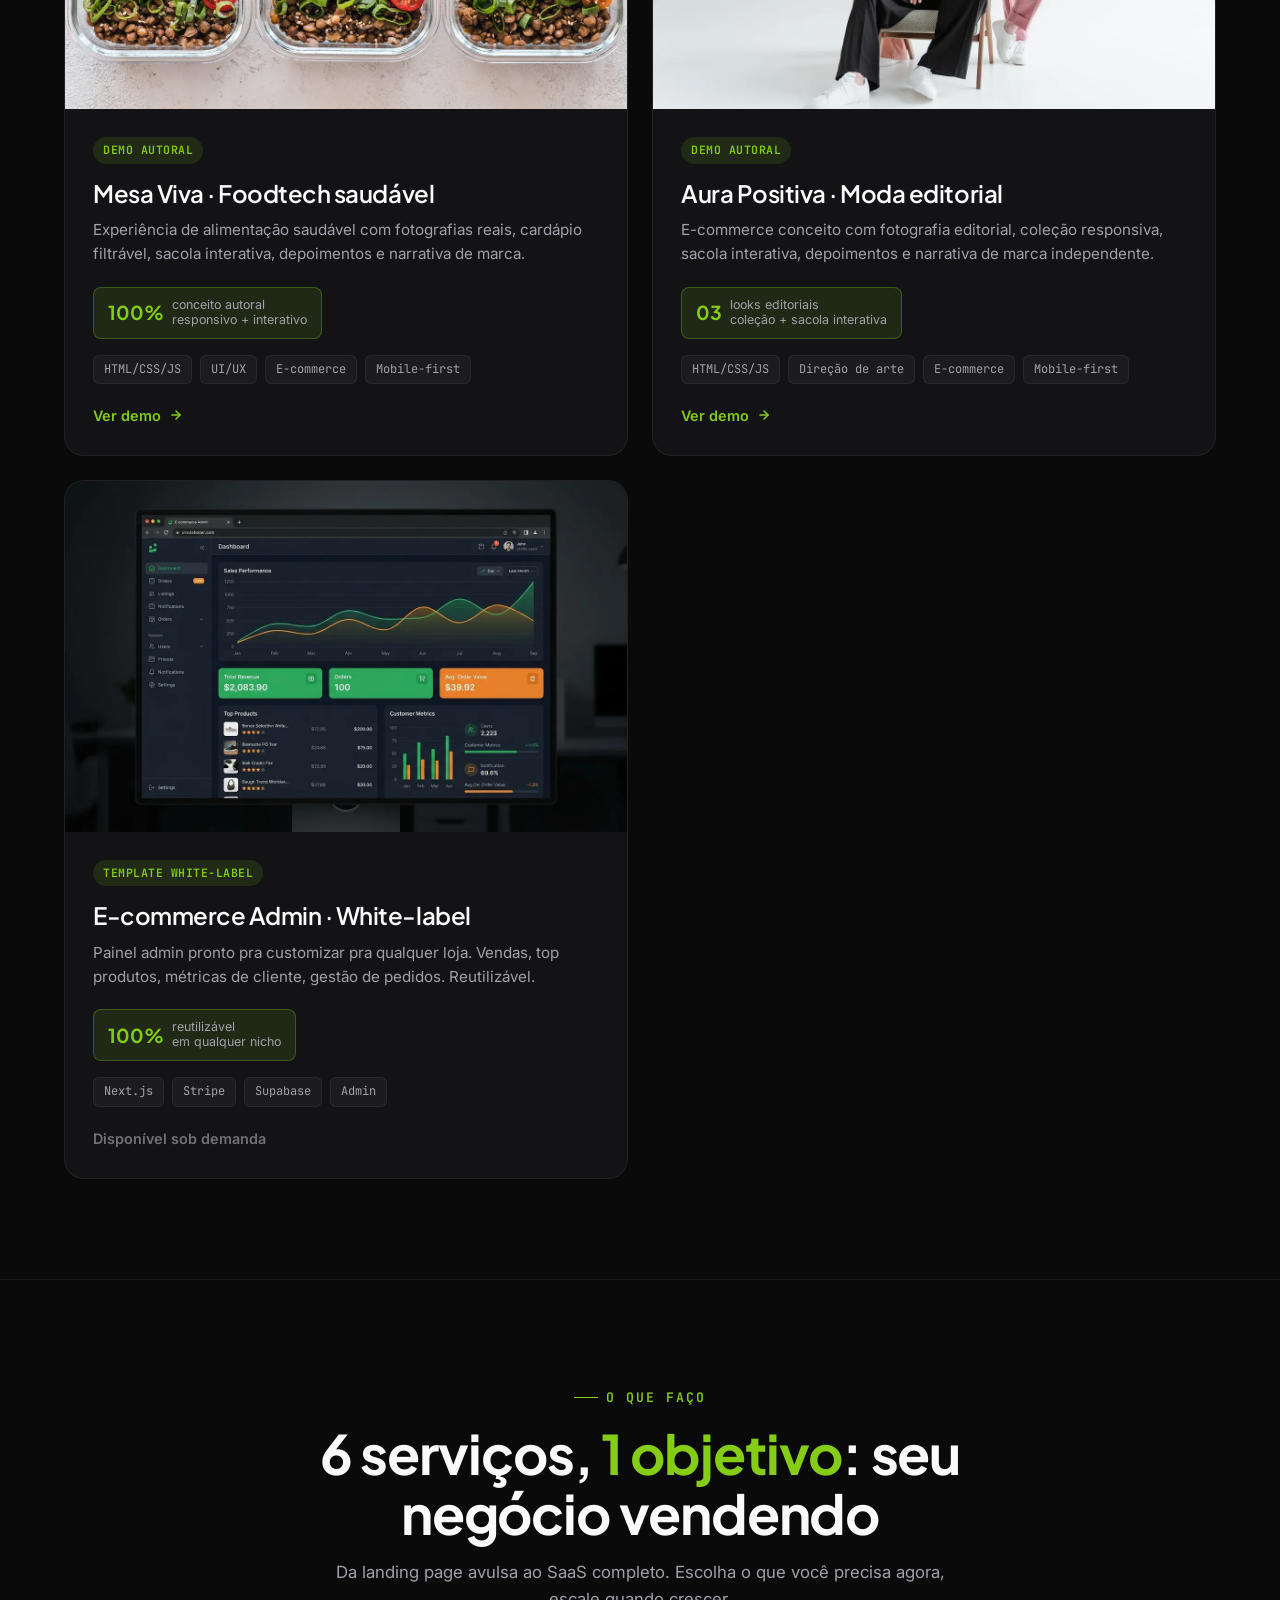
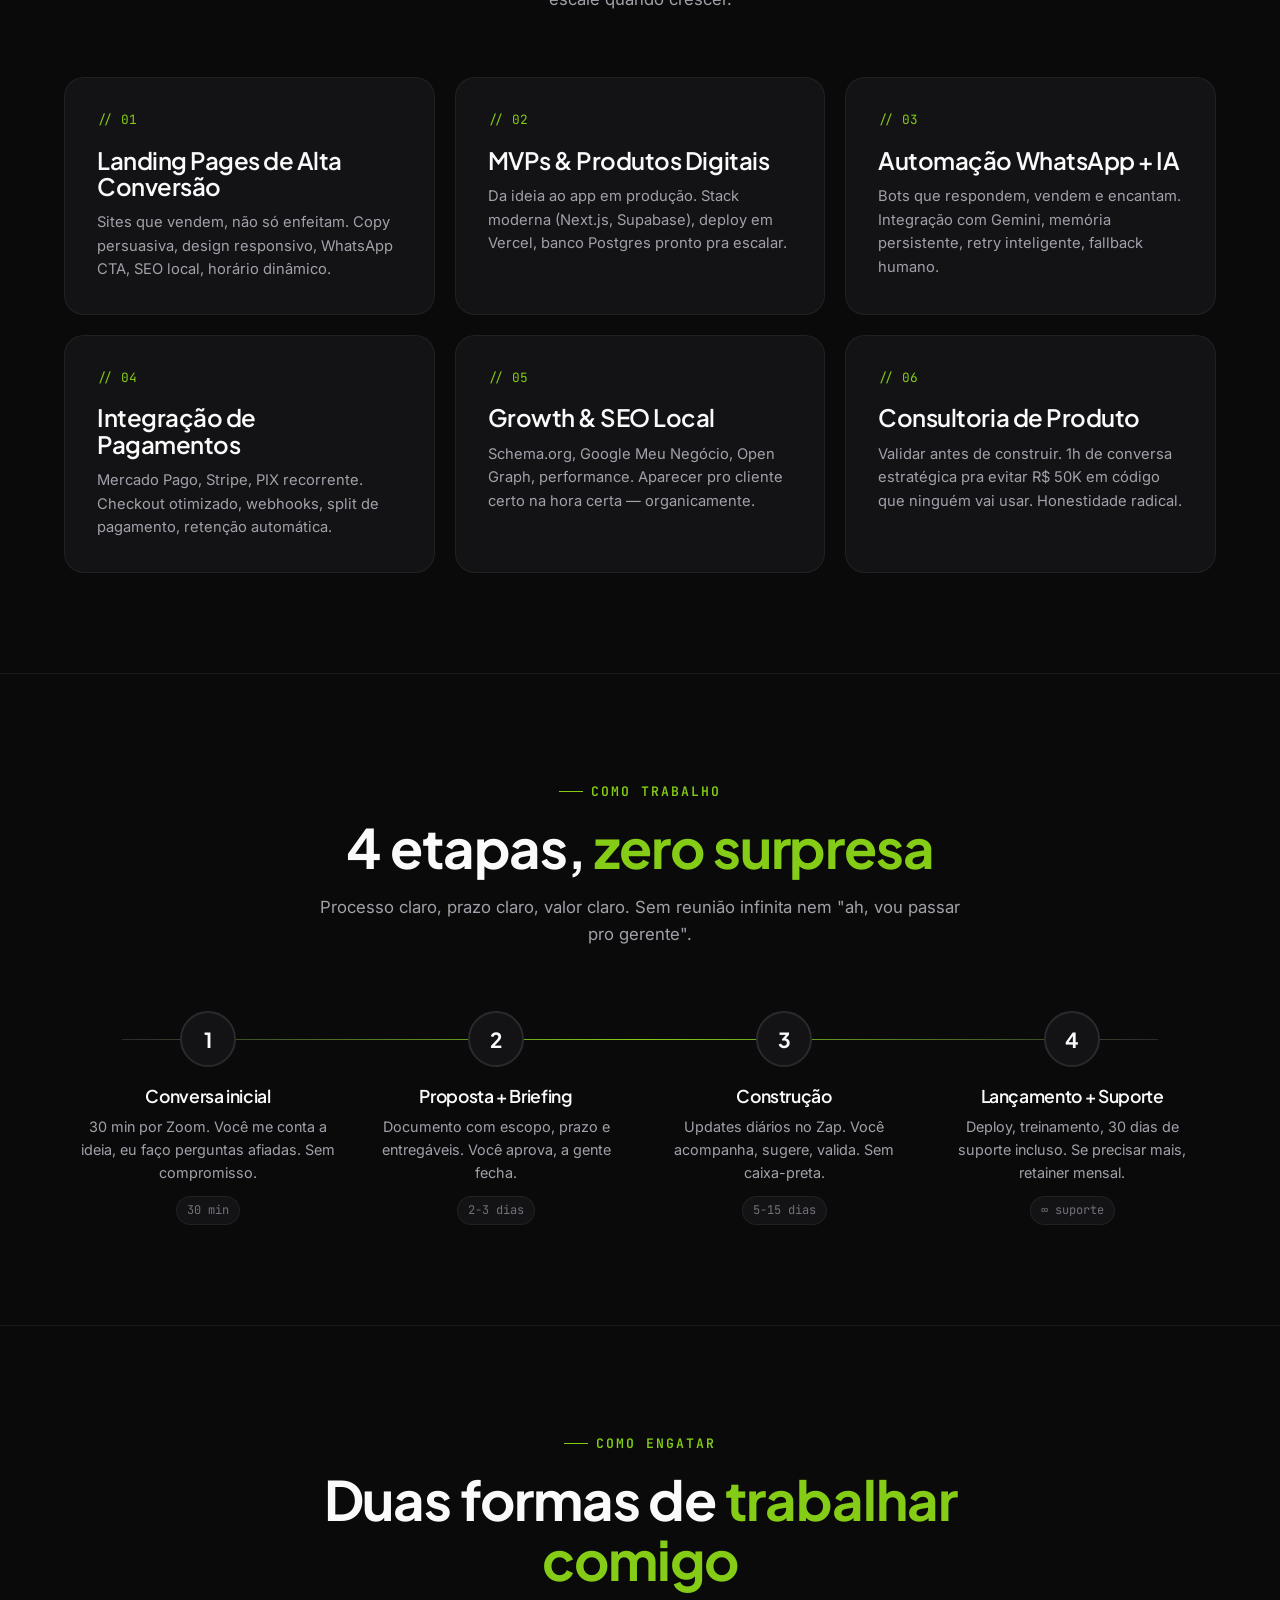
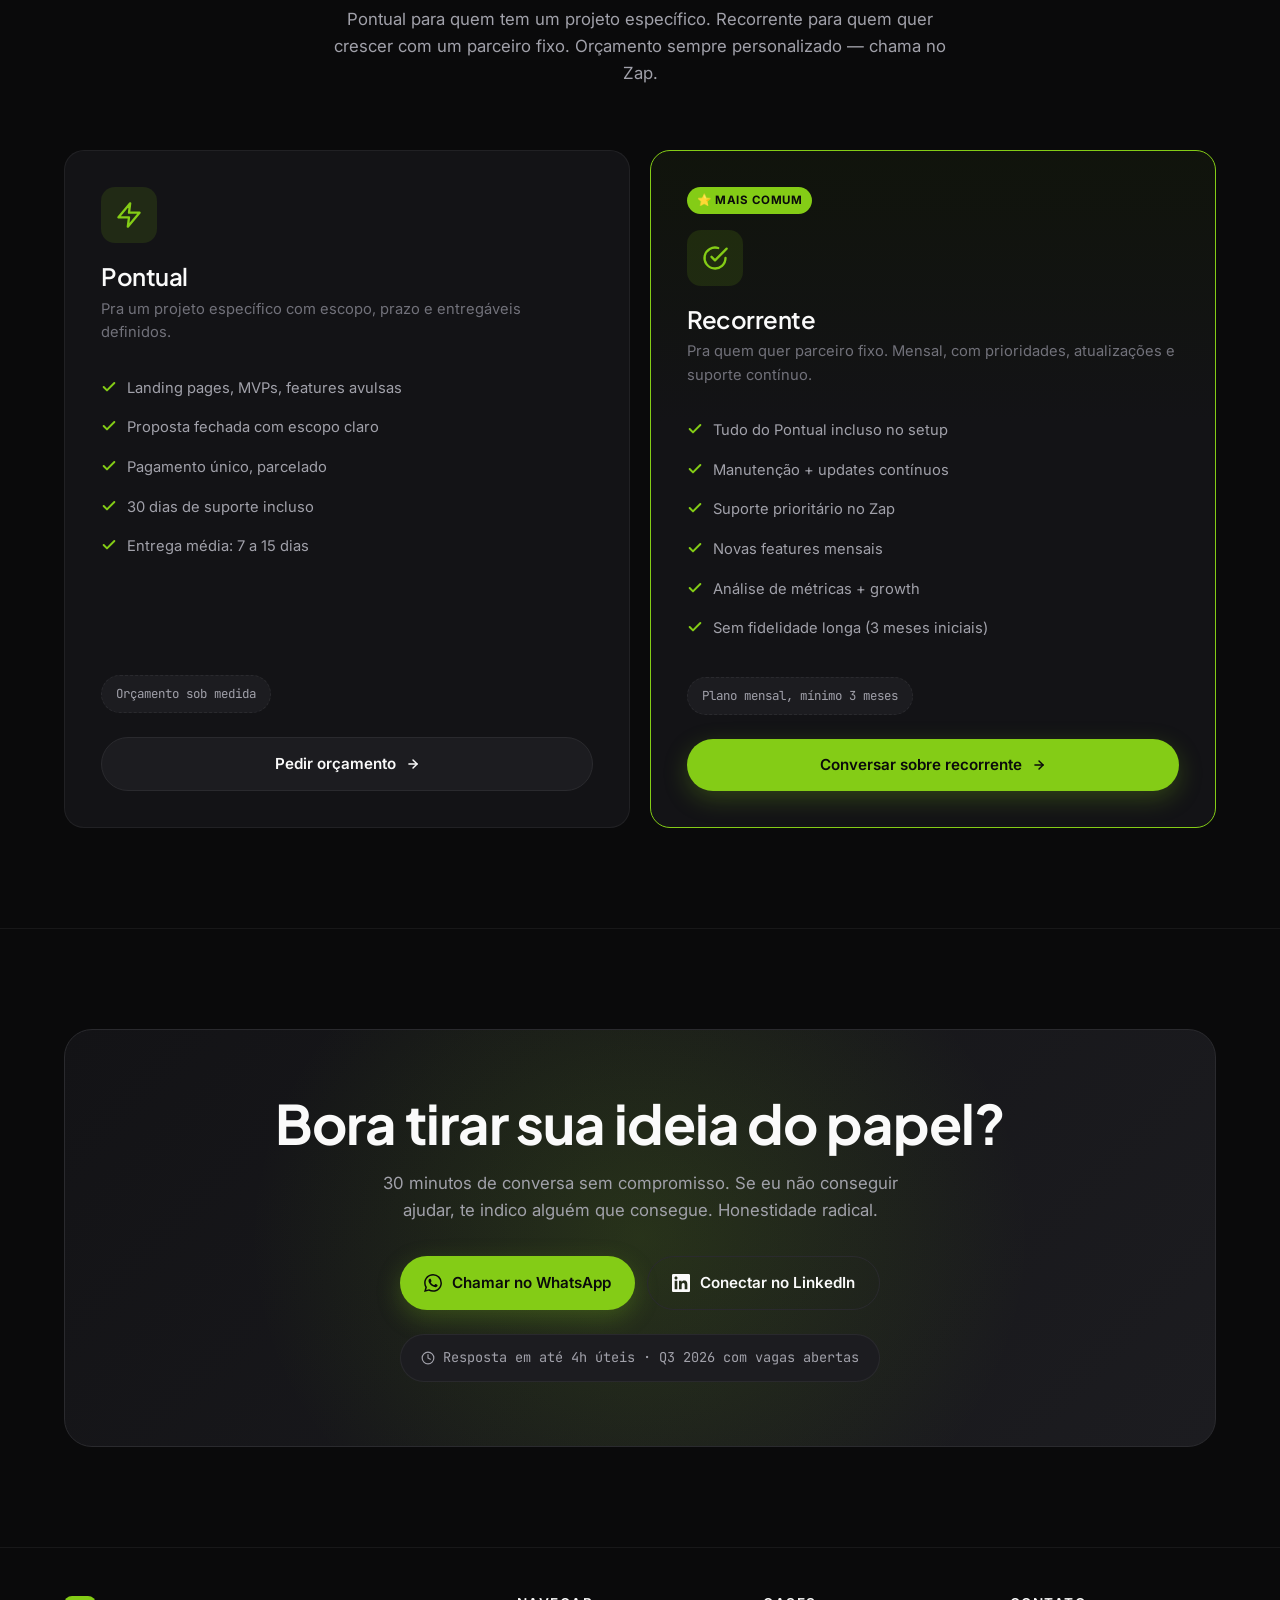
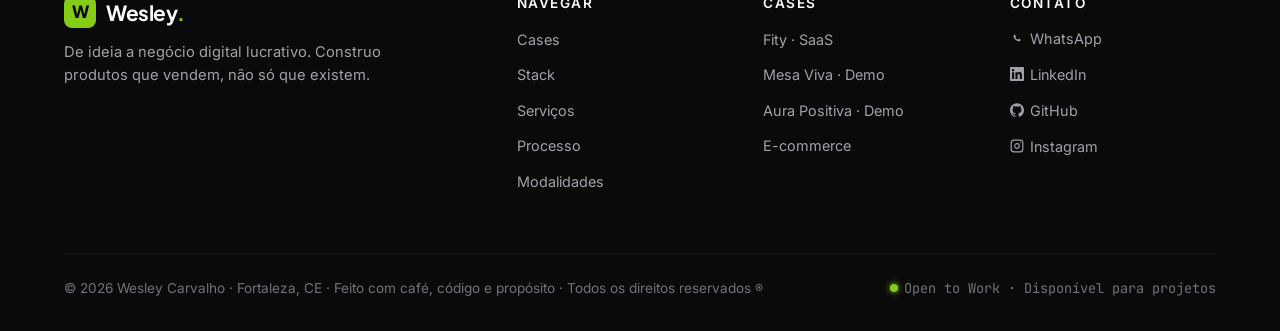
==== commit 707fbd93: "fix: reconstroi o portfolio com os cases Mesa Viva + Aura Positiva (webp) e o rodape original" ====
--- a/index.html
+++ b/index.html
@@ -1300,44 +1300,7 @@
       </div>
     </div>
   </div>
-</section>
-
-<!-- MANIFESTO -->
-<section class="manifesto">
-  <div class="container">
-    <div class="text-center reveal">
-      <span class="section-eyebrow">Como penso</span>
-      <h2 class="section-title mx-auto">Não entrego sites. Entrego <span class="text-lime">negócios funcionando</span>.</h2>
-      <p class="section-subtitle mx-auto">Cada projeto começa com uma pergunta: <em style="color:var(--text);">"isso vai pagar o investimento?"</em>. Se sim, eu construo. Se não, nem começo.</p>
-    </div>
-    <div class="manifesto-grid">
-      <div class="manifesto-card reveal">
-        <div class="manifesto-card-icon">
-          <svg width="24" height="24" viewBox="0 0 24 24" fill="none" stroke="currentColor" stroke-width="2" stroke-linecap="round" stroke-linejoin="round" aria-hidden="true"><path d="M12 2L2 7l10 5 10-5-10-5z"></path><path d="M2 17l10 5 10-5"></path><path d="M2 12l10 5 10-5"></path></svg>
-        </div>
-        <h3>Construo, não só projeto</h3>
-        <p>Founder hands-on. Escrevo o código, faço o deploy, vejo funcionar. Sem terceirização, sem "ah, o dev tá de férias".</p>
-      </div>
-      <div class="manifesto-card reveal reveal-delay-1">
-        <div class="manifesto-card-icon">
-          <svg width="24" height="24" viewBox="0 0 24 24" fill="none" stroke="currentColor" stroke-width="2" stroke-linecap="round" stroke-linejoin="round" aria-hidden="true"><path d="M22 11.08V12a10 10 0 1 1-5.93-9.14"></path><polyline points="22 4 12 14.01 9 11.01"></polyline></svg>
-        </div>
-        <h3>Velocidade &gt; Perfeição</h3>
-        <p>Entrego MVP funcional em 7 dias. Aperfeiçoo com usuário real, não em reunião. Aperto botão, vejo dado, itera.</p>
-      </div>
-      <div class="manifesto-card reveal reveal-delay-2">
-        <div class="manifesto-card-icon">
-          <svg width="24" height="24" viewBox="0 0 24 24" fill="none" stroke="currentColor" stroke-width="2" stroke-linecap="round" stroke-linejoin="round" aria-hidden="true"><circle cx="12" cy="12" r="10"></circle><path d="M8 14s1.5 2 4 2 4-2 4-2"></path><line x1="9" y1="9" x2="9.01" y2="9"></line><line x1="15" y1="9" x2="15.01" y2="9"></line></svg>
-        </div>
-        <h3>Parceiro, não fornecedor</h3>
-        <p>Trabalho junto. Mostro o que fiz, explico por quê, e você decide. Sem caixa-preta, sem jargão pra te enrolar.</p>
-      </div>
-    </div>
-  </div>
-</section>
-
-<!-- TECH STACK -->
-<section class="tech-stack" id="stack">
+</section><section class="tech-stack" id="stack">
   <div class="container">
     <div class="text-center reveal">
       <span class="section-eyebrow">Stack</span>
@@ -1387,20 +1350,17 @@
       </div>
     </div>
   </div>
-</section>
-
-<!-- CASES -->
-<section id="cases">
+</section><section id="cases">
   <div class="container">
     <div class="reveal">
-      <span class="section-eyebrow">Cases reais</span>
+      <span class="section-eyebrow">Projetos selecionados</span>
       <h2 class="section-title">Projetos que <span class="text-lime">estão no ar</span></h2>
-      <p class="section-subtitle">Cada um nasceu de uma ideia de cliente. Alguns escalaram, outros validando — todos funcionam de verdade.</p>
+      <p class="section-subtitle">Produtos em produção e demos autorais criadas para explorar novas experiências — todos funcionam de verdade.</p>
     </div>
     <div class="cases-grid">
-      <article class="case-card reveal snake-border">
+      <article class="case-card reveal">
         <div class="case-card-img">
-          <img src="images/case-fity.png" alt="Fity — personal trainer IA no WhatsApp" loading="lazy" width="600" height="400" />
+          <img src="images/case-fity.webp" alt="Fity — personal trainer IA no WhatsApp" loading="lazy" decoding="async" width="600" height="375" />
         </div>
         <div class="case-card-body">
           <span class="case-card-tag">Em produção</span>
@@ -1424,9 +1384,9 @@
         </div>
       </article>
 
-      <article class="case-card reveal reveal-delay-1 snake-border">
+      <article class="case-card reveal reveal-delay-1">
         <div class="case-card-img">
-          <img src="images/case-pedro.png" alt="Pedro Rodrigo — portfólio sênior de Analista Fiscal em Fortaleza" loading="lazy" width="600" height="400" />
+          <img src="images/case-pedro.webp" alt="Pedro Rodrigo — portfólio sênior de Analista Fiscal em Fortaleza" loading="lazy" decoding="async" width="600" height="375" />
         </div>
         <div class="case-card-body">
           <span class="case-card-tag">Portfólio sênior</span>
@@ -1449,59 +1409,59 @@
         </div>
       </article>
 
-      <article class="case-card reveal reveal-delay-1 snake-border">
+      <article class="case-card reveal reveal-delay-1">
         <div class="case-card-img">
-          <img src="images/case-marecafe.png" alt="Maré Café — landing page de cafeteria em Fortaleza" loading="lazy" width="600" height="400" />
+          <img src="images/case-mesa-viva.webp" alt="Mesa Viva — demo autoral de foodtech e alimentação saudável" loading="lazy" decoding="async" width="600" height="375" />
         </div>
         <div class="case-card-body">
-          <span class="case-card-tag">Landing page</span>
-          <h3>Maré Café · Beira-mar de Fortaleza</h3>
-          <p>Landing de cafeteria pé na areia com cardápio interativo, mapa embed, WhatsApp CTA e horário dinâmico. Mobile-first, SEO local.</p>
+          <span class="case-card-tag">Demo autoral</span>
+          <h3>Mesa Viva · Foodtech saudável</h3>
+          <p>Experiência de alimentação saudável com fotografias reais, cardápio filtrável, sacola interativa, depoimentos e narrativa de marca.</p>
           <div class="case-card-metric">
             <span class="case-card-metric-num">100%</span>
-            <span class="case-card-metric-label">mobile-first<br>Schema.org + Google Maps</span>
+            <span class="case-card-metric-label">conceito autoral<br>responsivo + interativo</span>
           </div>
           <div class="case-card-stack">
             <span>HTML/CSS/JS</span>
-            <span>Schema.org</span>
-            <span>SEO Local</span>
+            <span>UI/UX</span>
+            <span>E-commerce</span>
             <span>Mobile-first</span>
           </div>
-          <a href="https://x9jeogaaok2wg.space.minimax.io" target="_blank" rel="noopener" class="case-card-link">
-            Ver ao vivo
+          <a href="demos/mesa-viva/" target="_blank" rel="noopener" class="case-card-link">
+            Ver demo
             <svg width="14" height="14" viewBox="0 0 24 24" fill="none" stroke="currentColor" stroke-width="2.5" stroke-linecap="round" stroke-linejoin="round" aria-hidden="true"><line x1="5" y1="12" x2="19" y2="12"></line><polyline points="12 5 19 12 12 19"></polyline></svg>
           </a>
         </div>
       </article>
 
-      <article class="case-card reveal reveal-delay-2 snake-border">
+      <article class="case-card reveal reveal-delay-2">
         <div class="case-card-img">
-          <img src="images/case-marcozero.png" alt="Marco Zero — landing page de café cultural na Barra do Ceará" loading="lazy" width="600" height="400" />
+          <img src="images/case-aura-positiva.webp" alt="Aura Positiva — demo autoral de e-commerce editorial de moda" loading="lazy" decoding="async" width="600" height="375" />
         </div>
         <div class="case-card-body">
-          <span class="case-card-tag">Landing page</span>
-          <h3>Marco Zero · Café e Culinária Cearense</h3>
-          <p>Landing de casa cultural + cafeteria no casarão histórico da Barra do Ceará. 7 seções, cardápio, programação cultural, mapa e WhatsApp.</p>
+          <span class="case-card-tag">Demo autoral</span>
+          <h3>Aura Positiva · Moda editorial</h3>
+          <p>E-commerce conceito com fotografia editorial, coleção responsiva, sacola interativa, depoimentos e narrativa de marca independente.</p>
           <div class="case-card-metric">
-            <span class="case-card-metric-num">4.7★</span>
-            <span class="case-card-metric-label">4.759 avaliações<br>Google (case real)</span>
+            <span class="case-card-metric-num">03</span>
+            <span class="case-card-metric-label">looks editoriais<br>coleção + sacola interativa</span>
           </div>
           <div class="case-card-stack">
             <span>HTML/CSS/JS</span>
-            <span>Schema.org</span>
-            <span>IA imagens</span>
+            <span>Direção de arte</span>
+            <span>E-commerce</span>
             <span>Mobile-first</span>
           </div>
-          <a href="https://02yypxvsp1pzz.space.minimax.io" target="_blank" rel="noopener" class="case-card-link">
-            Ver ao vivo
+          <a href="demos/aura-positiva/" target="_blank" rel="noopener" class="case-card-link">
+            Ver demo
             <svg width="14" height="14" viewBox="0 0 24 24" fill="none" stroke="currentColor" stroke-width="2.5" stroke-linecap="round" stroke-linejoin="round" aria-hidden="true"><line x1="5" y1="12" x2="19" y2="12"></line><polyline points="12 5 19 12 12 19"></polyline></svg>
           </a>
         </div>
       </article>
 
-      <article class="case-card reveal reveal-delay-3 snake-border">
+      <article class="case-card reveal reveal-delay-3">
         <div class="case-card-img">
-          <img src="images/case-ecommerce.png" alt="E-commerce admin — dashboard white-label" loading="lazy" width="600" height="400" />
+          <img src="images/case-ecommerce.webp" alt="E-commerce admin — dashboard white-label" loading="lazy" decoding="async" width="600" height="375" />
         </div>
         <div class="case-card-body">
           <span class="case-card-tag">Template white-label</span>
@@ -1522,10 +1482,7 @@
       </article>
     </div>
   </div>
-</section>
-
-<!-- SERVICES -->
-<section class="services" id="servicos">
+</section><section class="services" id="servicos">
   <div class="container">
     <div class="text-center reveal">
       <span class="section-eyebrow">O que faço</span>
@@ -1565,10 +1522,7 @@
       </div>
     </div>
   </div>
-</section>
-
-<!-- PROCESS -->
-<section class="process" id="processo">
+</section><section class="process" id="processo">
   <div class="container">
     <div class="text-center reveal">
       <span class="section-eyebrow">Como trabalho</span>
@@ -1602,10 +1556,7 @@
       </div>
     </div>
   </div>
-</section>
-
-<!-- MODALIDADES (substitui Pricing) -->
-<section class="modalidades" id="modalidades">
+</section><section class="modalidades" id="modalidades">
   <div class="container">
     <div class="text-center reveal">
       <span class="section-eyebrow">Como engatar</span>
@@ -1648,7 +1599,7 @@
         </a>
       </div>
 
-      <div class="mod-card featured reveal reveal-delay-1 snake-border">
+      <div class="mod-card featured reveal reveal-delay-1">
         <span class="mod-badge">⭐ Mais comum</span>
         <div class="mod-icon">
           <svg viewBox="0 0 24 24" fill="none" stroke="currentColor" stroke-width="2" stroke-linecap="round" stroke-linejoin="round" aria-hidden="true"><path d="M21 12a9 9 0 1 1-6.219-8.56"></path><path d="M22 4 12 14.01l-3-3"></path></svg>
@@ -1689,10 +1640,7 @@
       </div>
     </div>
   </div>
-</section>
-
-<!-- CTA FINAL -->
-<section class="cta-final">
+</section><section class="cta-final">
   <div class="container">
     <div class="cta-card reveal">
       <h2>Bora tirar sua ideia do papel?</h2>
@@ -1740,8 +1688,8 @@
         <h4>Cases</h4>
         <ul>
           <li><a href="https://fityai.vercel.app" target="_blank" rel="noopener">Fity · SaaS</a></li>
-          <li><a href="https://x9jeogaaok2wg.space.minimax.io" target="_blank" rel="noopener">Maré Café</a></li>
-          <li><a href="https://02yypxvsp1pzz.space.minimax.io" target="_blank" rel="noopener">Marco Zero</a></li>
+          <li><a href="demos/mesa-viva/" target="_blank" rel="noopener">Mesa Viva · Demo</a></li>
+          <li><a href="demos/aura-positiva/" target="_blank" rel="noopener">Aura Positiva · Demo</a></li>
           <li><a href="#cases">E-commerce</a></li>
         </ul>
       </div>
@@ -1786,12 +1734,35 @@
 </footer>
 
 <script>
-  // Header scroll
+  // Header scroll + pause de animações enquanto a página está em movimento
   const header = document.getElementById('header');
-  window.addEventListener('scroll', () => {
-    if (window.scrollY > 50) header.classList.add('scrolled');
-    else header.classList.remove('scrolled');
-  }, { passive: true });
+  const root = document.documentElement;
+  let headerIsScrolled = false;
+  let scrollFrame = 0;
+  let scrollIdleTimer;
+
+  const updateHeader = () => {
+    const shouldBeScrolled = window.scrollY > 50;
+    if (shouldBeScrolled !== headerIsScrolled) {
+      header.classList.toggle('scrolled', shouldBeScrolled);
+      headerIsScrolled = shouldBeScrolled;
+    }
+  };
+
+  const handleScroll = () => {
+    if (!scrollFrame) {
+      scrollFrame = requestAnimationFrame(() => {
+        updateHeader();
+        root.classList.add('is-scrolling');
+        scrollFrame = 0;
+      });
+    }
+    clearTimeout(scrollIdleTimer);
+    scrollIdleTimer = setTimeout(() => root.classList.remove('is-scrolling'), 140);
+  };
+
+  updateHeader();
+  window.addEventListener('scroll', handleScroll, { passive: true });
 
   // Mobile menu
   const menuToggle = document.getElementById('menu-toggle');
@@ -1812,15 +1783,22 @@
   });
 
   // Reveal on scroll
-  const observer = new IntersectionObserver((entries) => {
-    entries.forEach(entry => {
-      if (entry.isIntersecting) {
-        entry.target.classList.add('visible');
-        observer.unobserve(entry.target);
-      }
-    });
-  }, { threshold: 0.12, rootMargin: '0px 0px -60px 0px' });
-  document.querySelectorAll('.reveal').forEach(el => observer.observe(el));
+  const revealItems = document.querySelectorAll('.reveal');
+  const useLightMotion = window.matchMedia('(max-width: 980px), (pointer: coarse)').matches;
+
+  if (useLightMotion) {
+    revealItems.forEach(el => el.classList.add('visible'));
+  } else {
+    const observer = new IntersectionObserver((entries) => {
+      entries.forEach(entry => {
+        if (entry.isIntersecting) {
+          entry.target.classList.add('visible');
+          observer.unobserve(entry.target);
+        }
+      });
+    }, { threshold: 0.12, rootMargin: '0px 0px -60px 0px' });
+    revealItems.forEach(el => observer.observe(el));
+  }
 
   // Smooth scroll
   document.querySelectorAll('a[href^="#"]').forEach(anchor => {
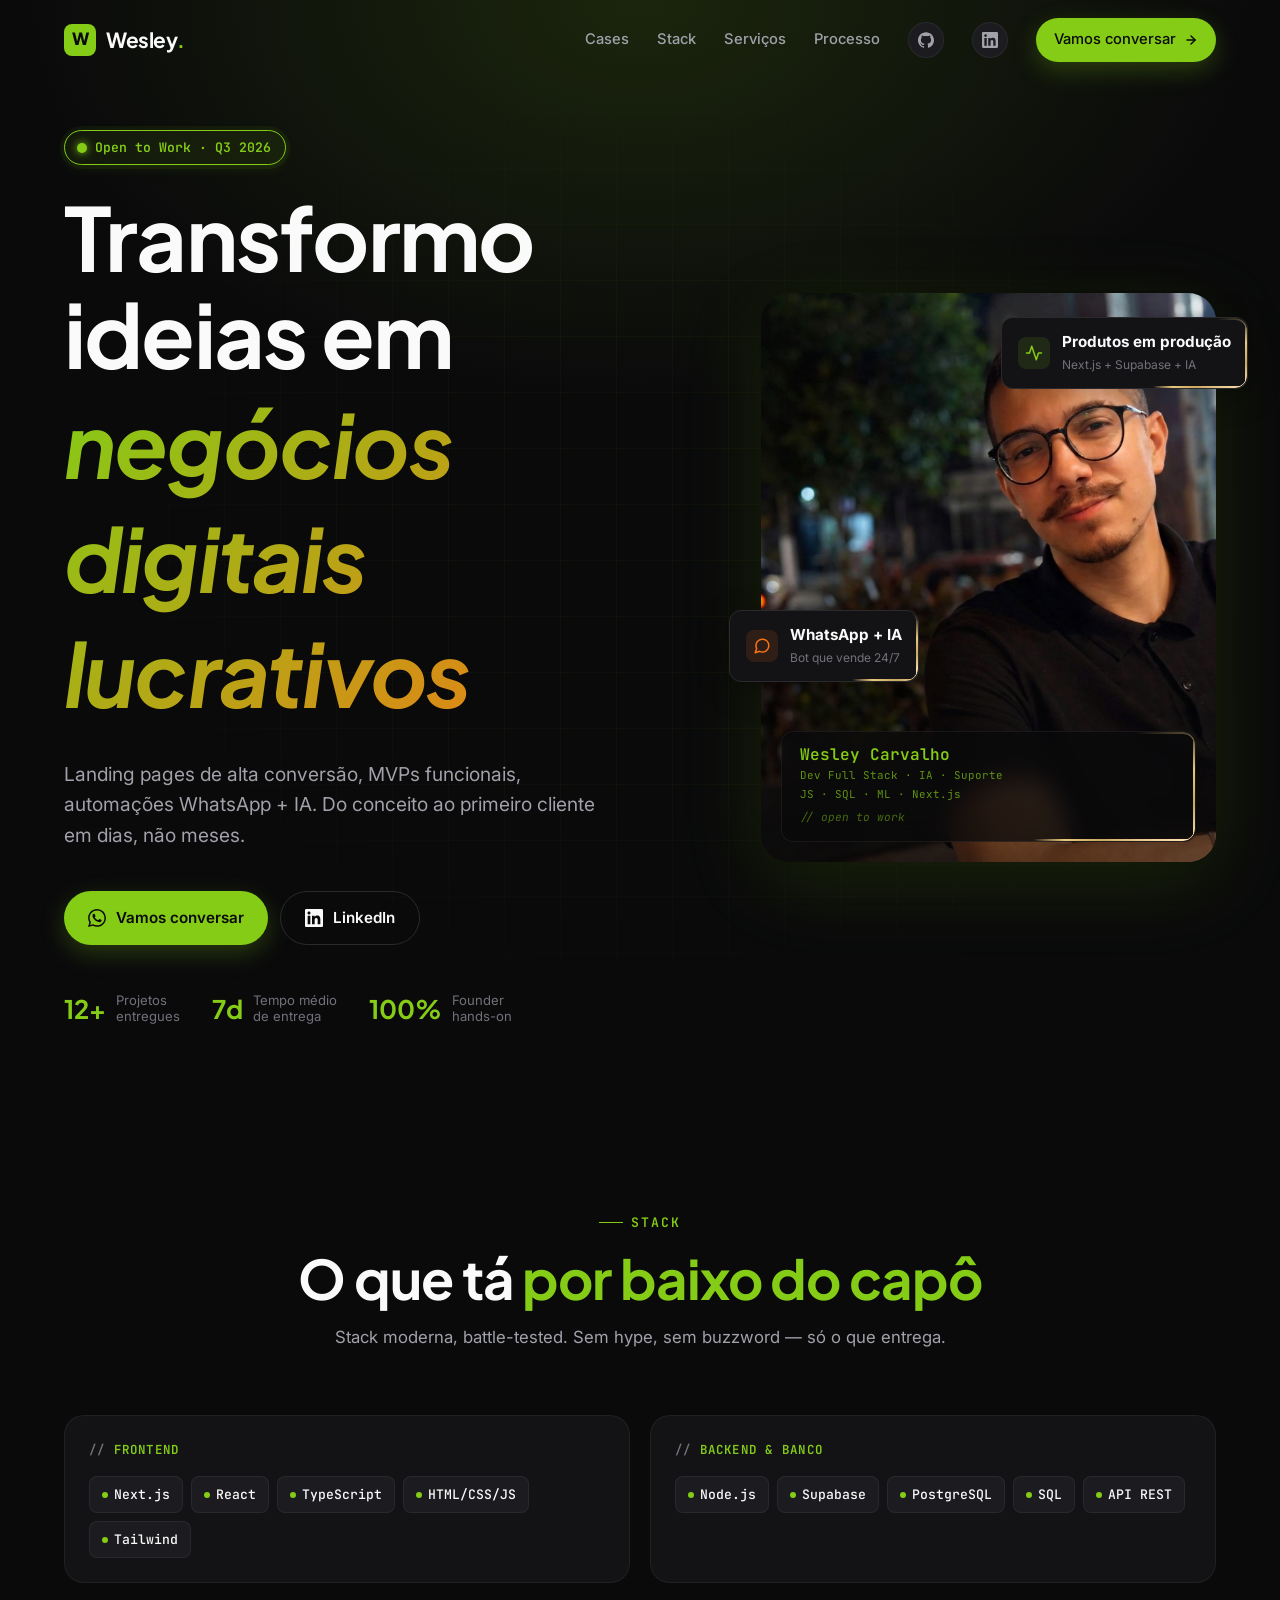
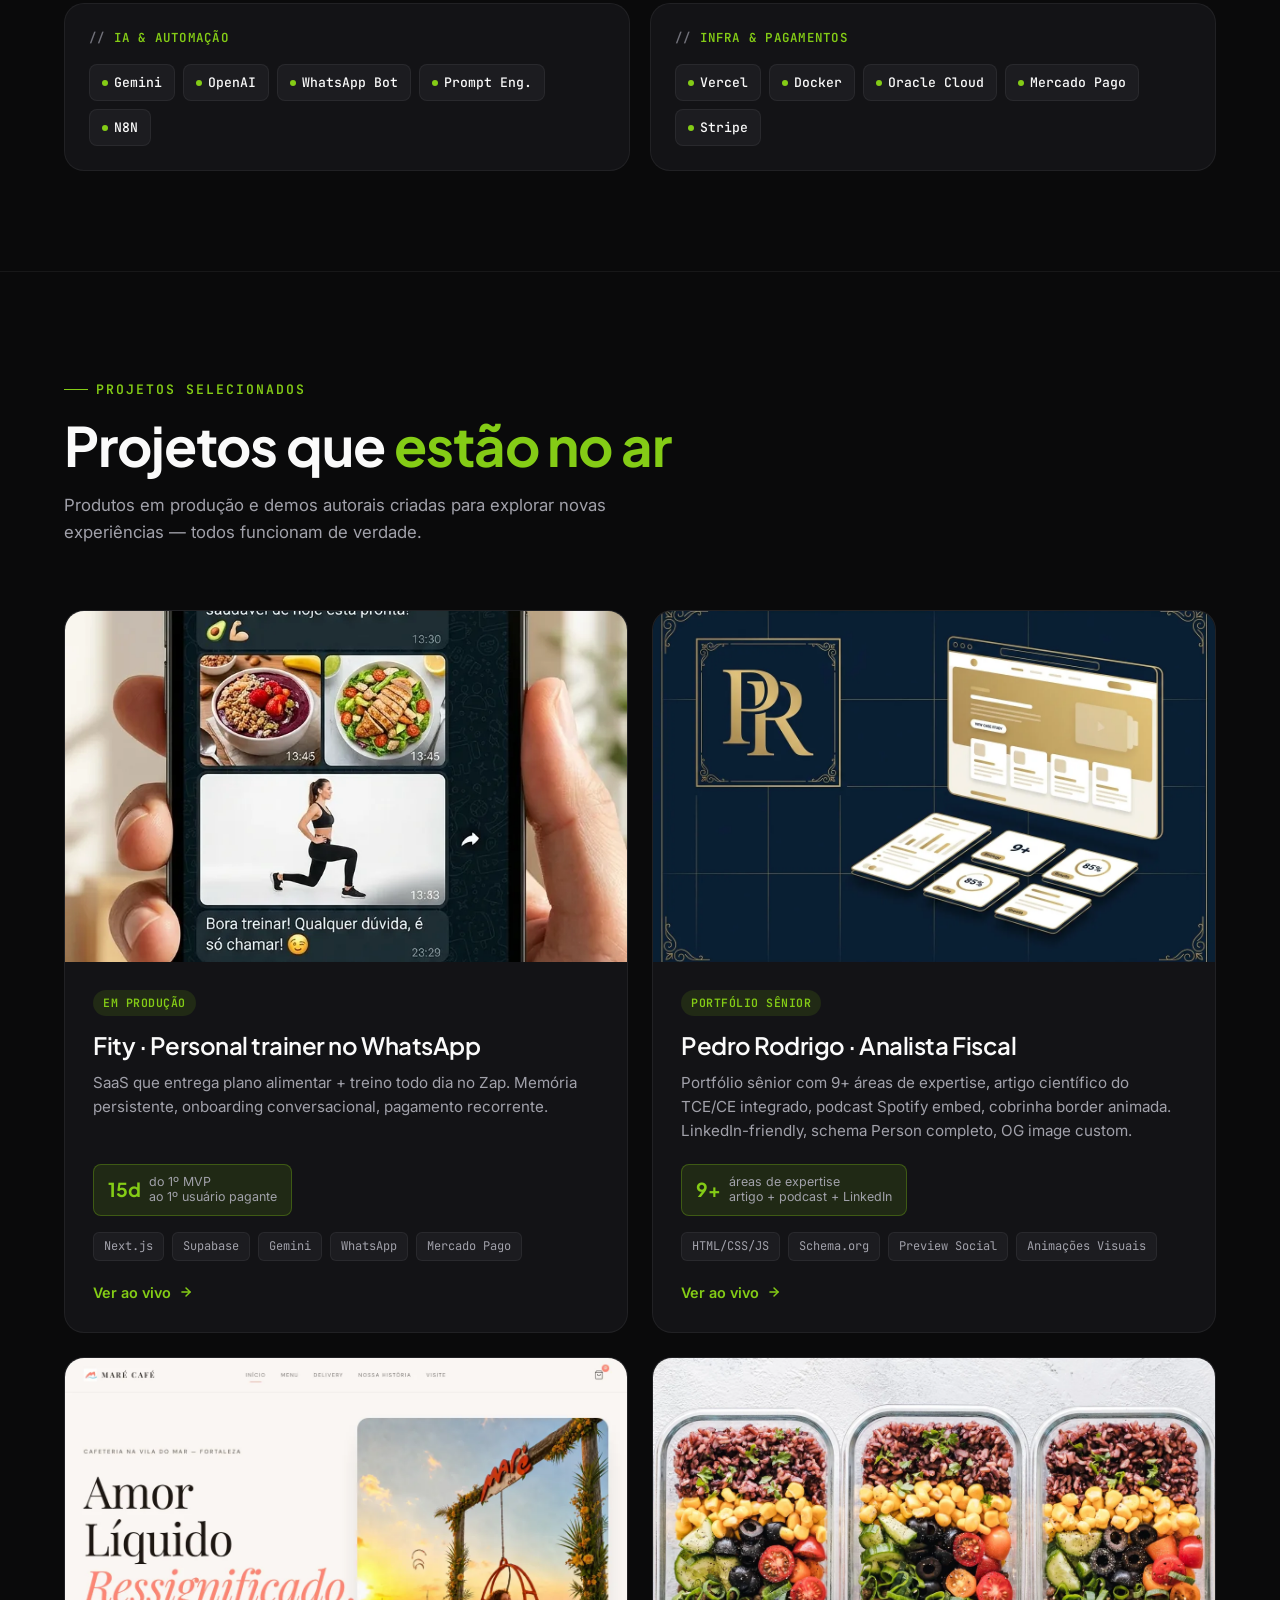
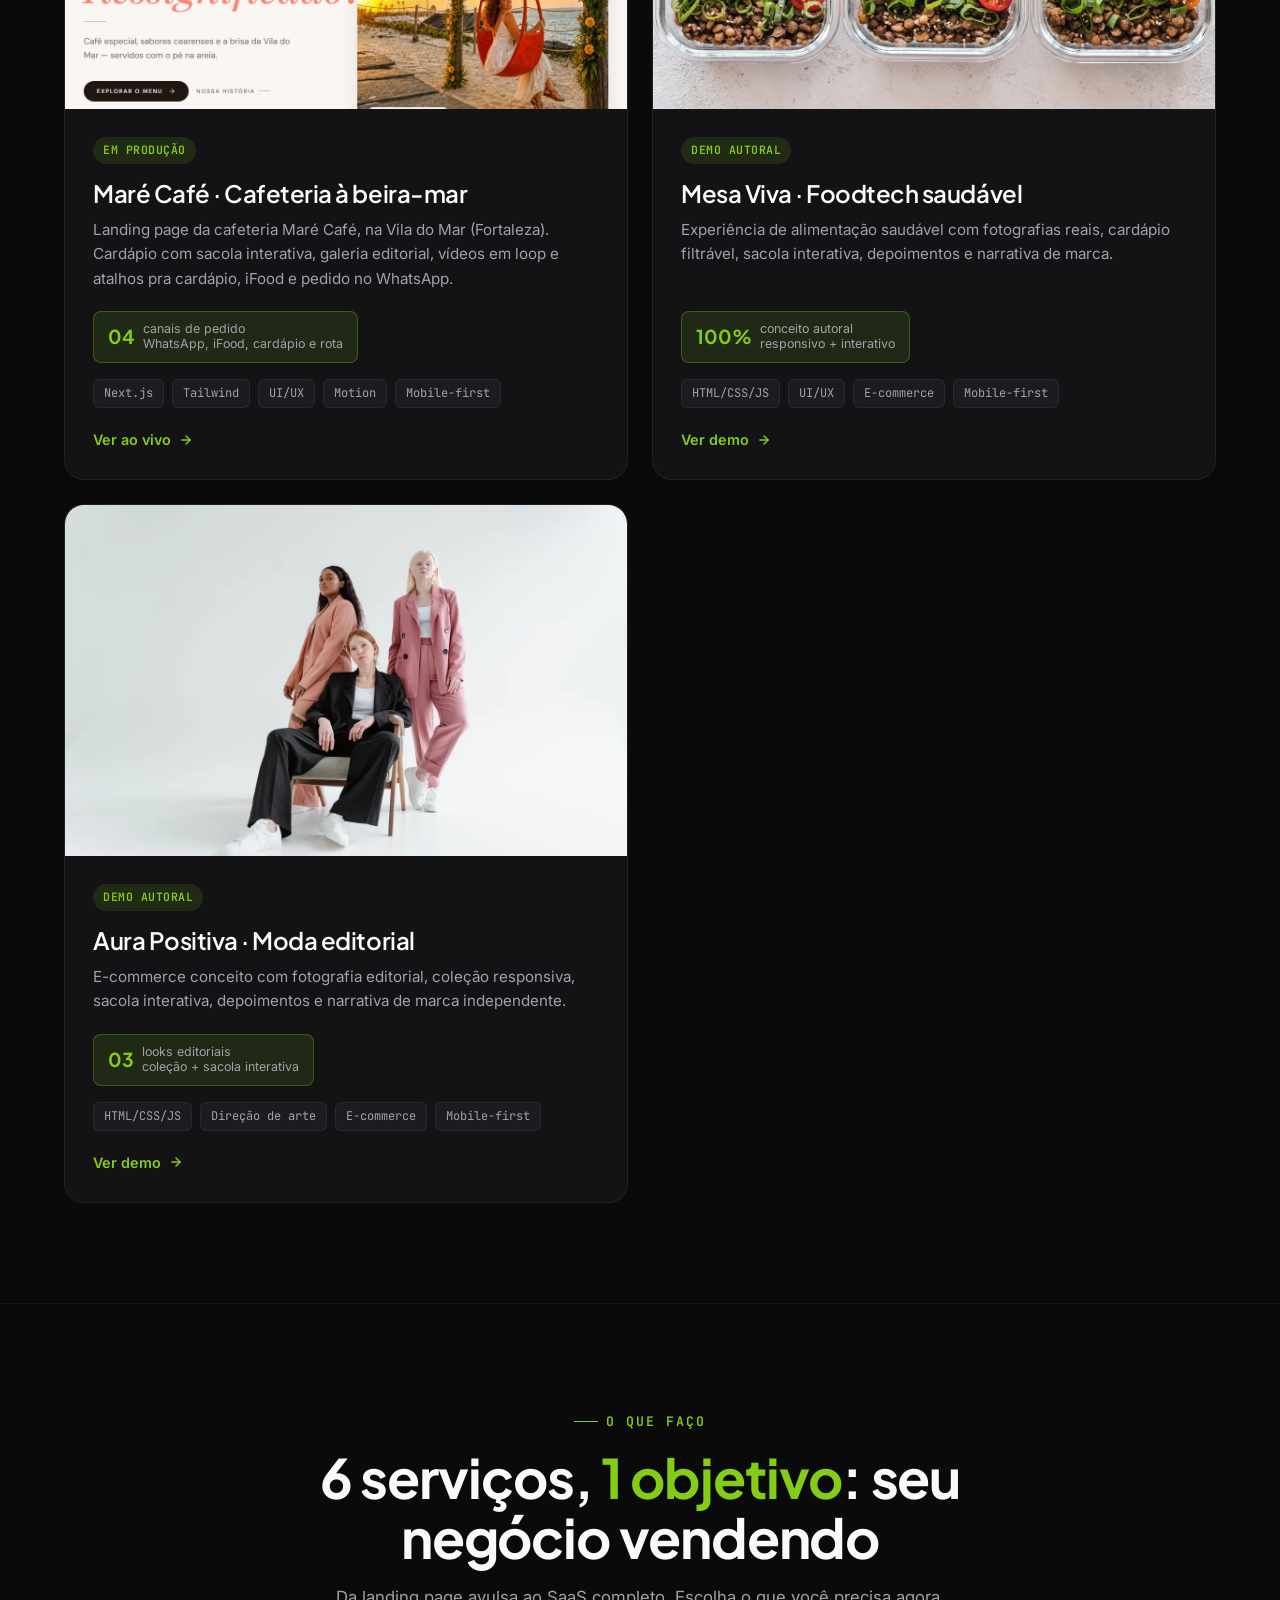
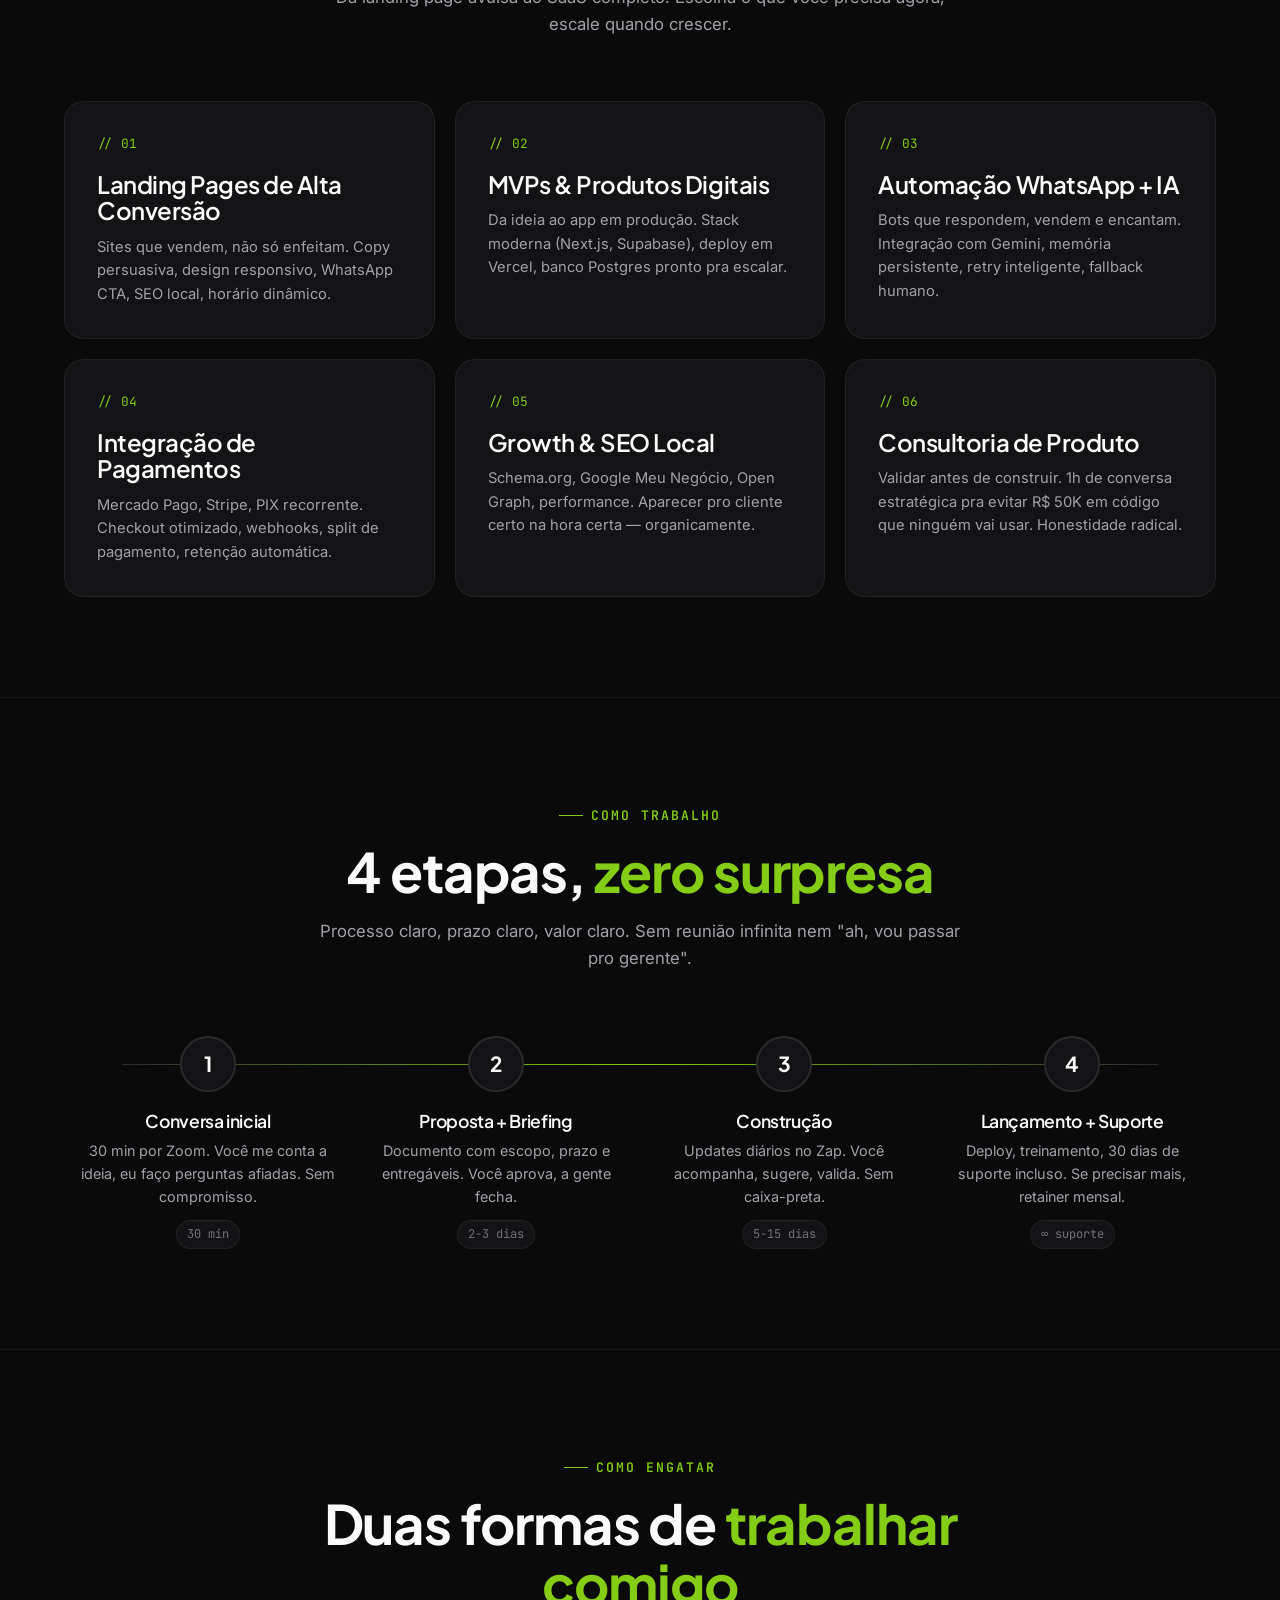
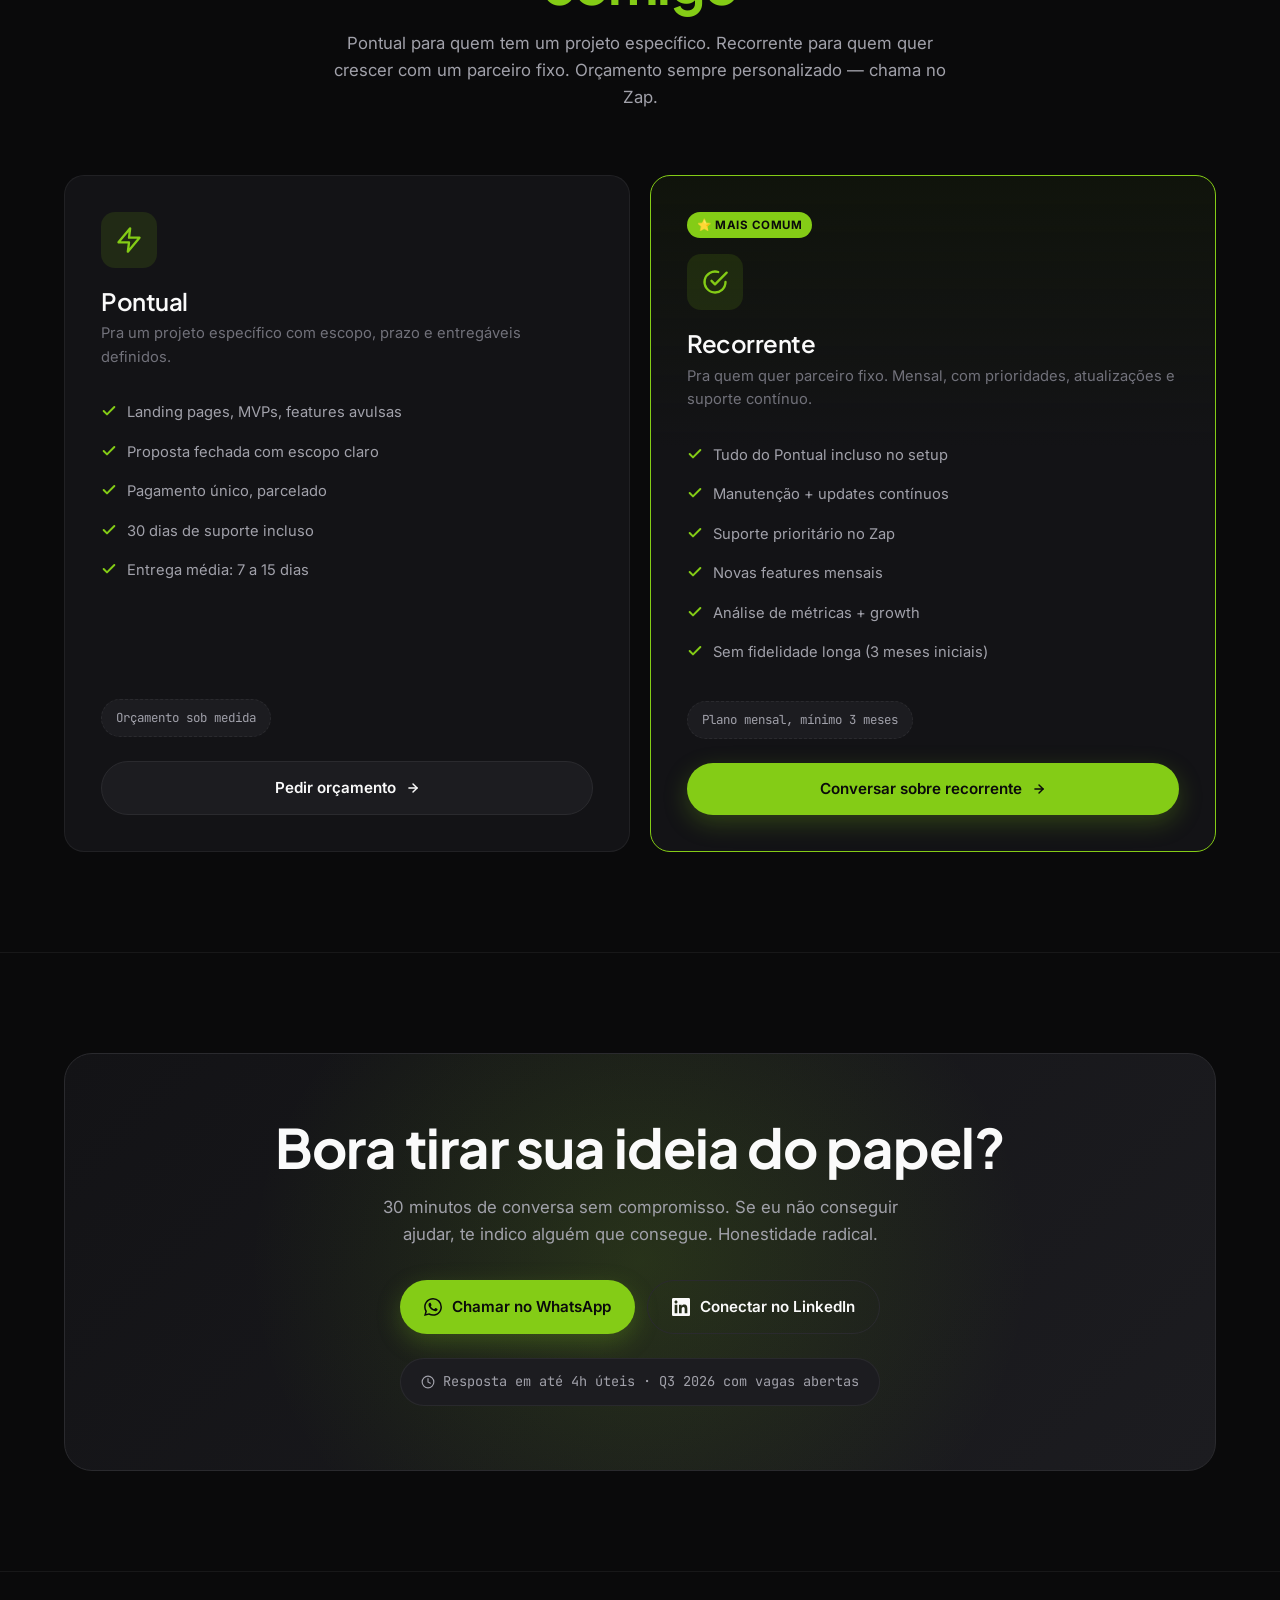
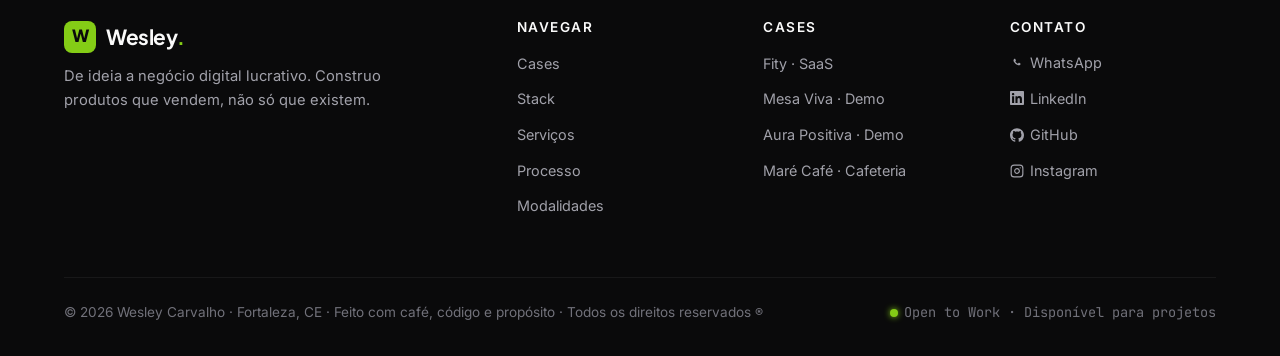
==== commit b6645b08: "feat: adiciona case Maré Café (cafeteria Vila do Mar) e remove o template white-label" ====
--- a/index.html
+++ b/index.html
@@ -1409,6 +1409,32 @@
         </div>
       </article>
 
+      <article class="case-card reveal reveal-delay-2">
+        <div class="case-card-img">
+          <img src="images/case-mare-cafe.webp" alt="Maré Café — cafeteria à beira-mar na Vila do Mar em Fortaleza" loading="lazy" decoding="async" width="1200" height="750" />
+        </div>
+        <div class="case-card-body">
+          <span class="case-card-tag">Em produção</span>
+          <h3>Maré Café · Cafeteria à beira-mar</h3>
+          <p>Landing page da cafeteria Maré Café, na Vila do Mar (Fortaleza). Cardápio com sacola interativa, galeria editorial, vídeos em loop e atalhos pra cardápio, iFood e pedido no WhatsApp.</p>
+          <div class="case-card-metric">
+            <span class="case-card-metric-num">04</span>
+            <span class="case-card-metric-label">canais de pedido<br>WhatsApp, iFood, cardápio e rota</span>
+          </div>
+          <div class="case-card-stack">
+            <span>Next.js</span>
+            <span>Tailwind</span>
+            <span>UI/UX</span>
+            <span>Motion</span>
+            <span>Mobile-first</span>
+          </div>
+          <a href="https://mare-cafe-fortaleza.lotus-fity.chatgpt.site" target="_blank" rel="noopener" class="case-card-link">
+            Ver ao vivo
+            <svg width="14" height="14" viewBox="0 0 24 24" fill="none" stroke="currentColor" stroke-width="2.5" stroke-linecap="round" stroke-linejoin="round" aria-hidden="true"><line x1="5" y1="12" x2="19" y2="12"></line><polyline points="12 5 19 12 12 19"></polyline></svg>
+          </a>
+        </div>
+      </article>
+
       <article class="case-card reveal reveal-delay-1">
         <div class="case-card-img">
           <img src="images/case-mesa-viva.webp" alt="Mesa Viva — demo autoral de foodtech e alimentação saudável" loading="lazy" decoding="async" width="600" height="375" />
@@ -1456,28 +1482,6 @@
             Ver demo
             <svg width="14" height="14" viewBox="0 0 24 24" fill="none" stroke="currentColor" stroke-width="2.5" stroke-linecap="round" stroke-linejoin="round" aria-hidden="true"><line x1="5" y1="12" x2="19" y2="12"></line><polyline points="12 5 19 12 12 19"></polyline></svg>
           </a>
-        </div>
-      </article>
-
-      <article class="case-card reveal reveal-delay-3">
-        <div class="case-card-img">
-          <img src="images/case-ecommerce.webp" alt="E-commerce admin — dashboard white-label" loading="lazy" decoding="async" width="600" height="375" />
-        </div>
-        <div class="case-card-body">
-          <span class="case-card-tag">Template white-label</span>
-          <h3>E-commerce Admin · White-label</h3>
-          <p>Painel admin pronto pra customizar pra qualquer loja. Vendas, top produtos, métricas de cliente, gestão de pedidos. Reutilizável.</p>
-          <div class="case-card-metric">
-            <span class="case-card-metric-num">100%</span>
-            <span class="case-card-metric-label">reutilizável<br>em qualquer nicho</span>
-          </div>
-          <div class="case-card-stack">
-            <span>Next.js</span>
-            <span>Stripe</span>
-            <span>Supabase</span>
-            <span>Admin</span>
-          </div>
-          <span class="case-card-link disabled">Disponível sob demanda</span>
         </div>
       </article>
     </div>
@@ -1690,7 +1694,7 @@
           <li><a href="https://fityai.vercel.app" target="_blank" rel="noopener">Fity · SaaS</a></li>
           <li><a href="demos/mesa-viva/" target="_blank" rel="noopener">Mesa Viva · Demo</a></li>
           <li><a href="demos/aura-positiva/" target="_blank" rel="noopener">Aura Positiva · Demo</a></li>
-          <li><a href="#cases">E-commerce</a></li>
+          <li><a href="https://mare-cafe-fortaleza.lotus-fity.chatgpt.site" target="_blank" rel="noopener">Maré Café · Cafeteria</a></li>
         </ul>
       </div>
       <div class="footer-col">
